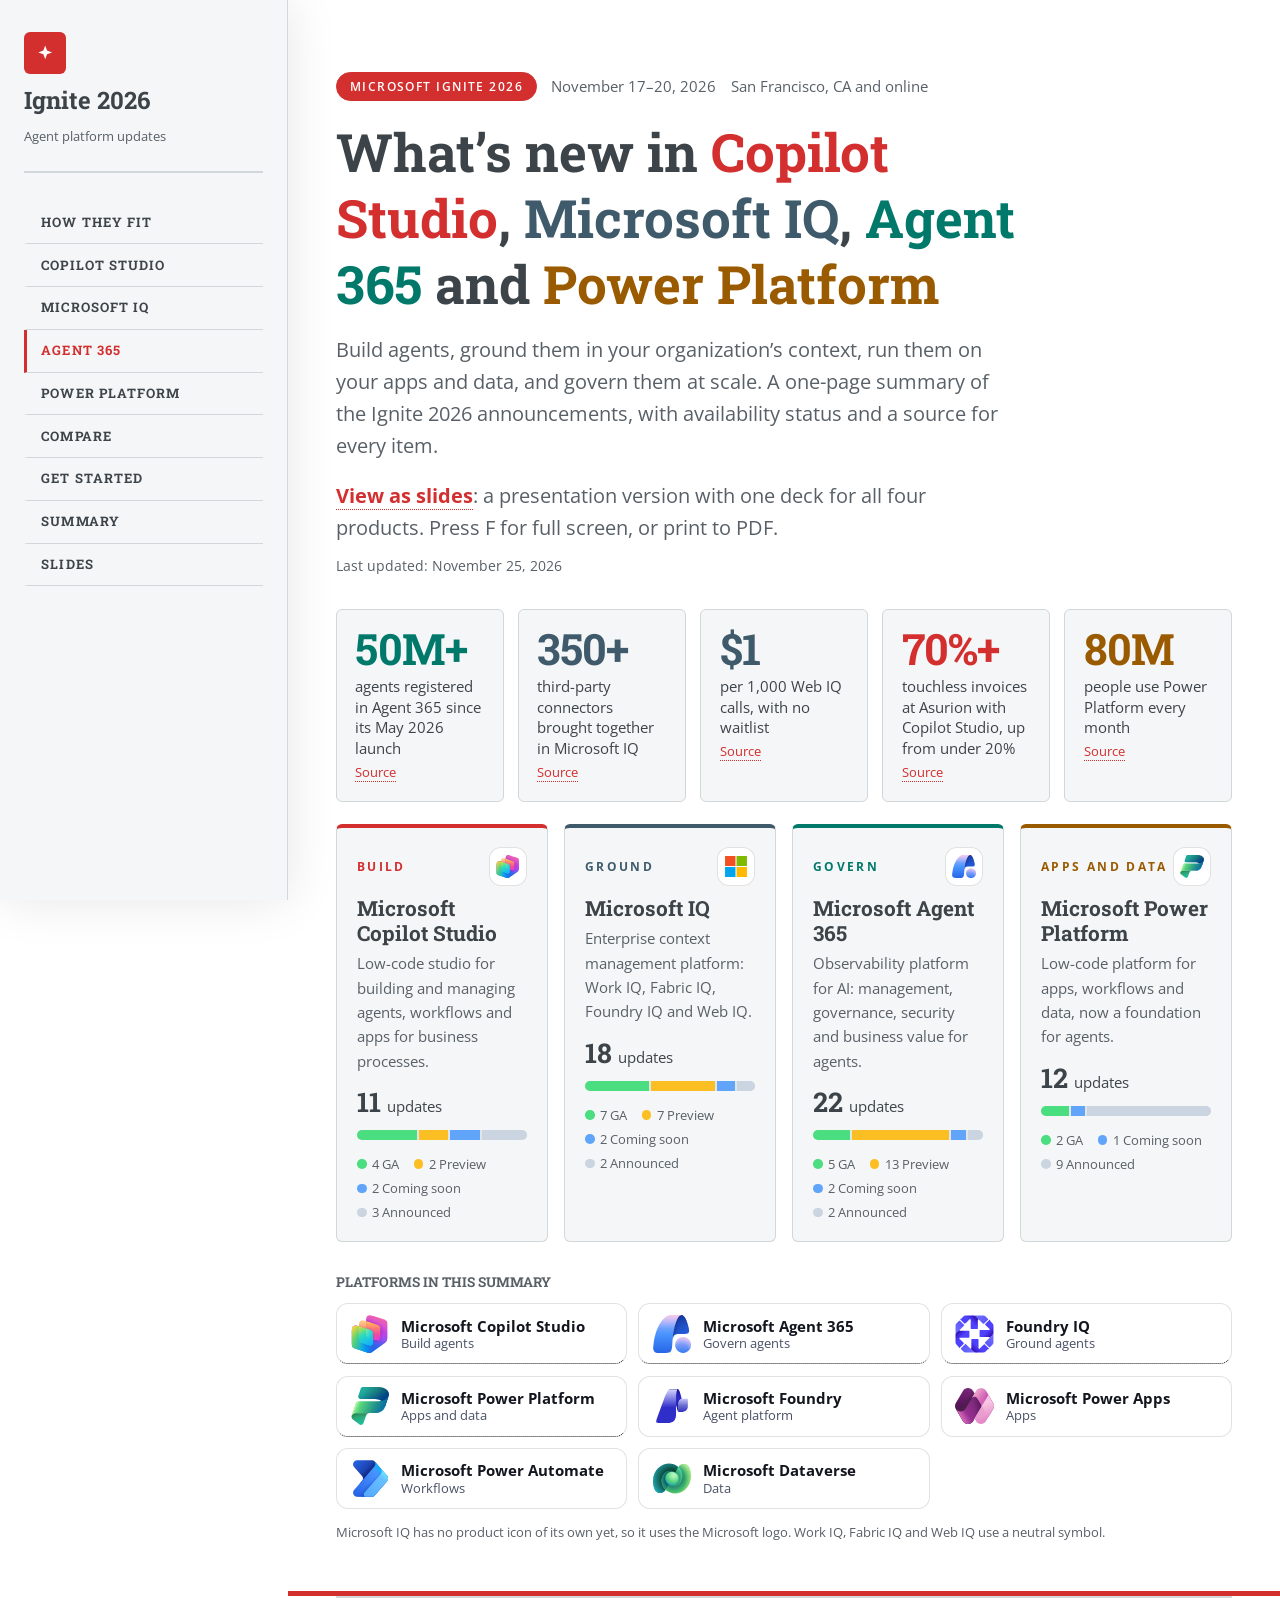
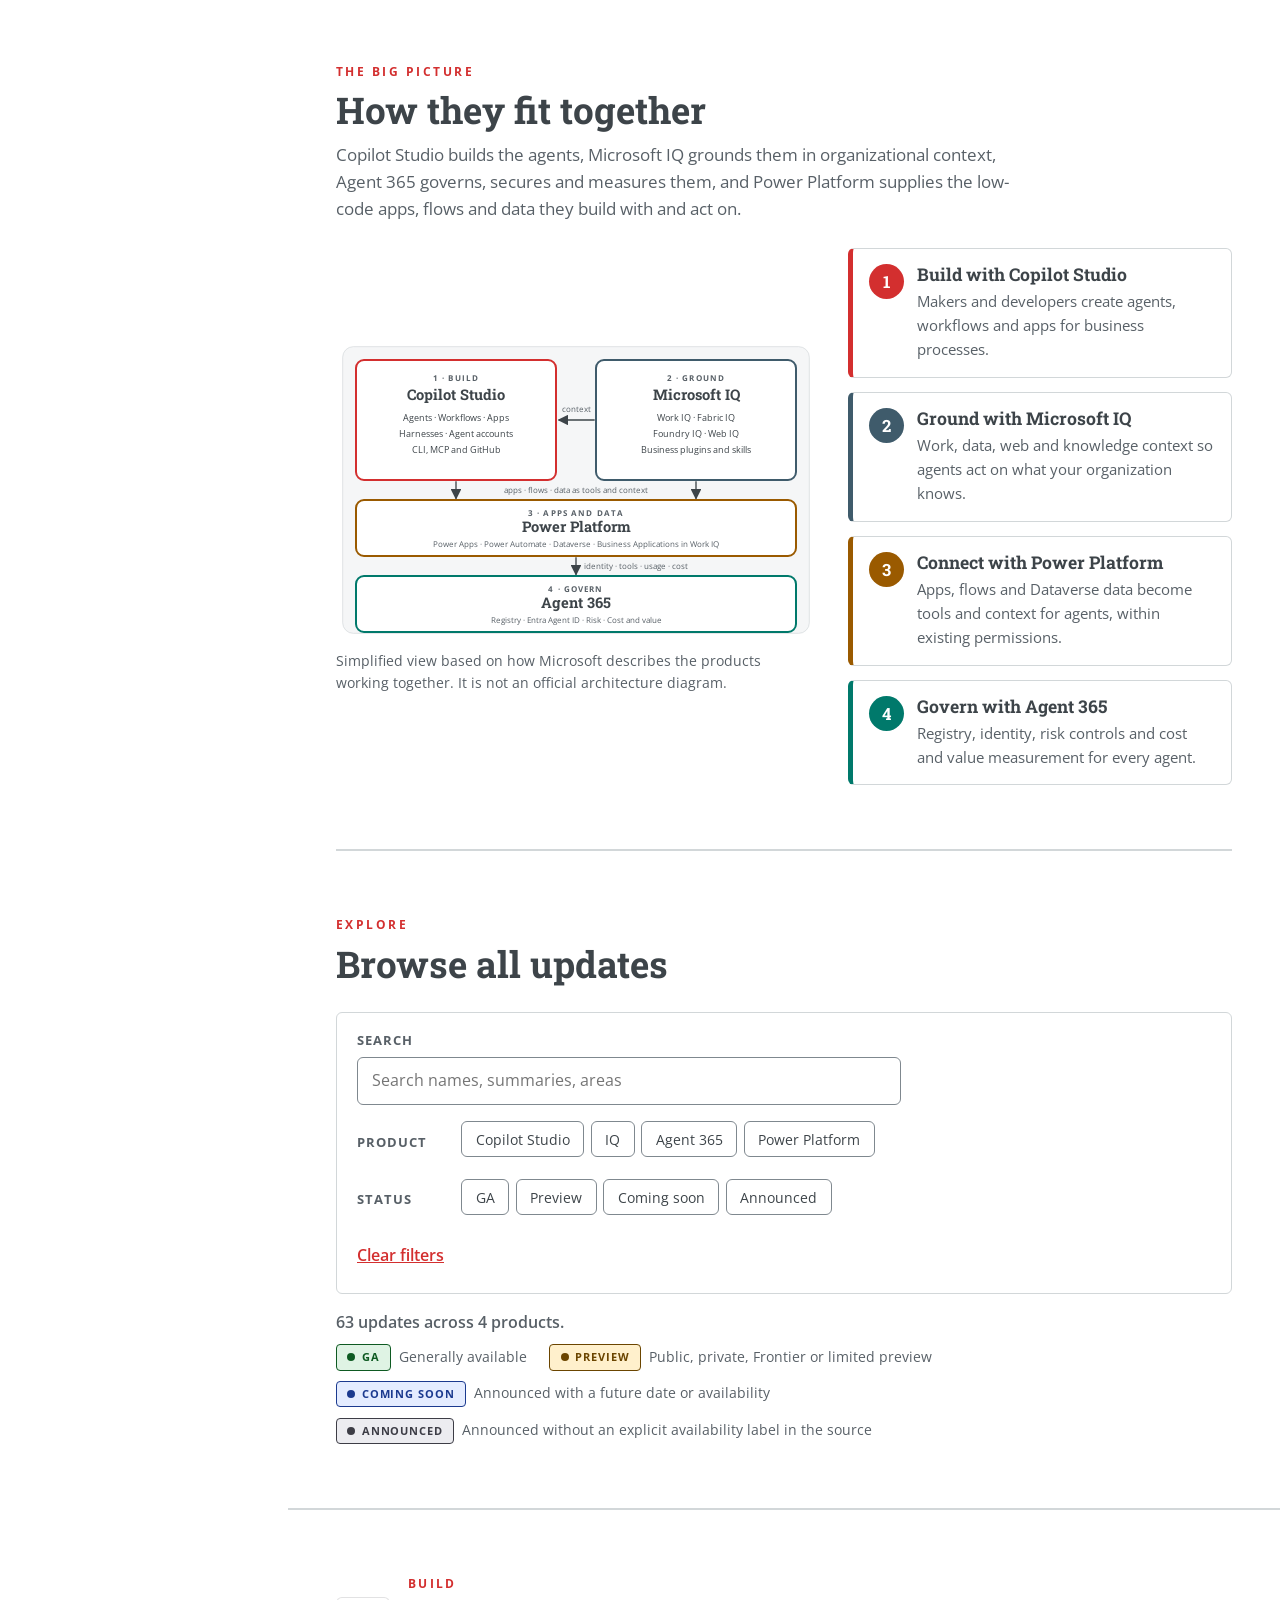
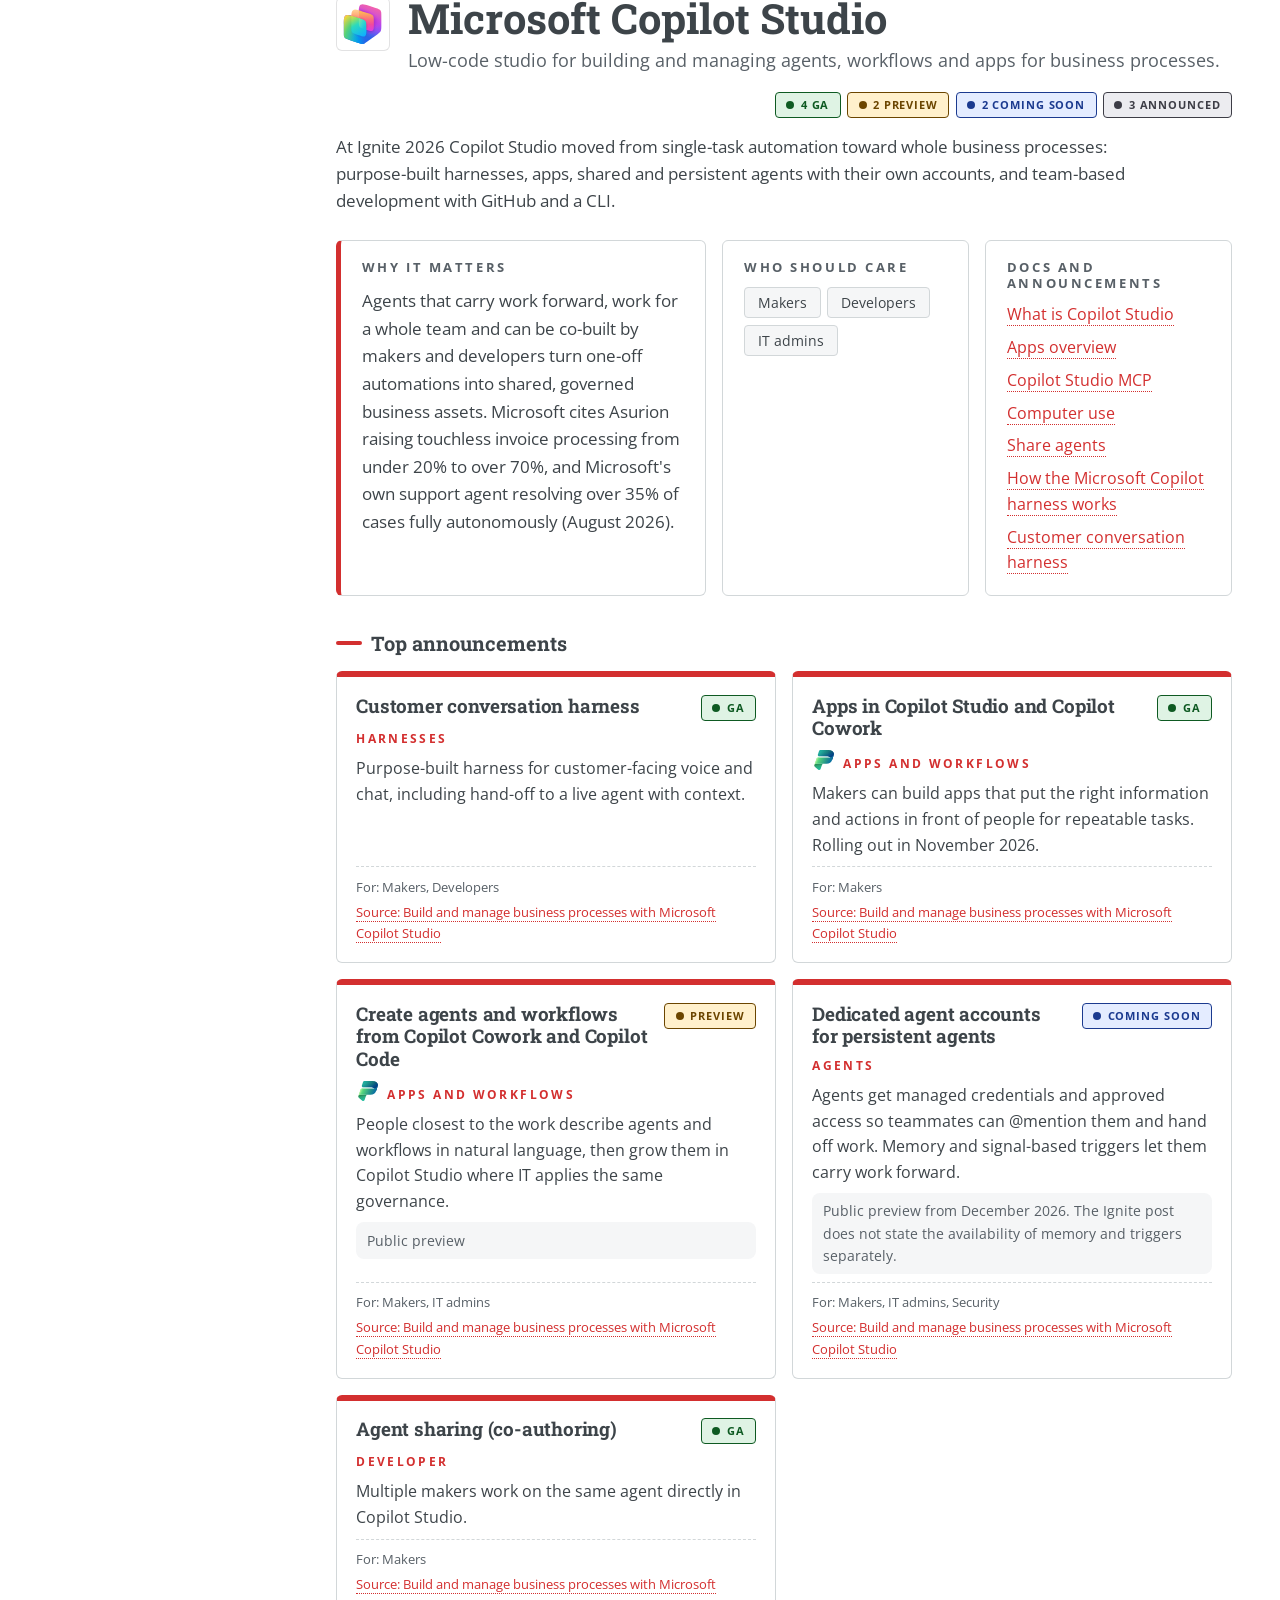
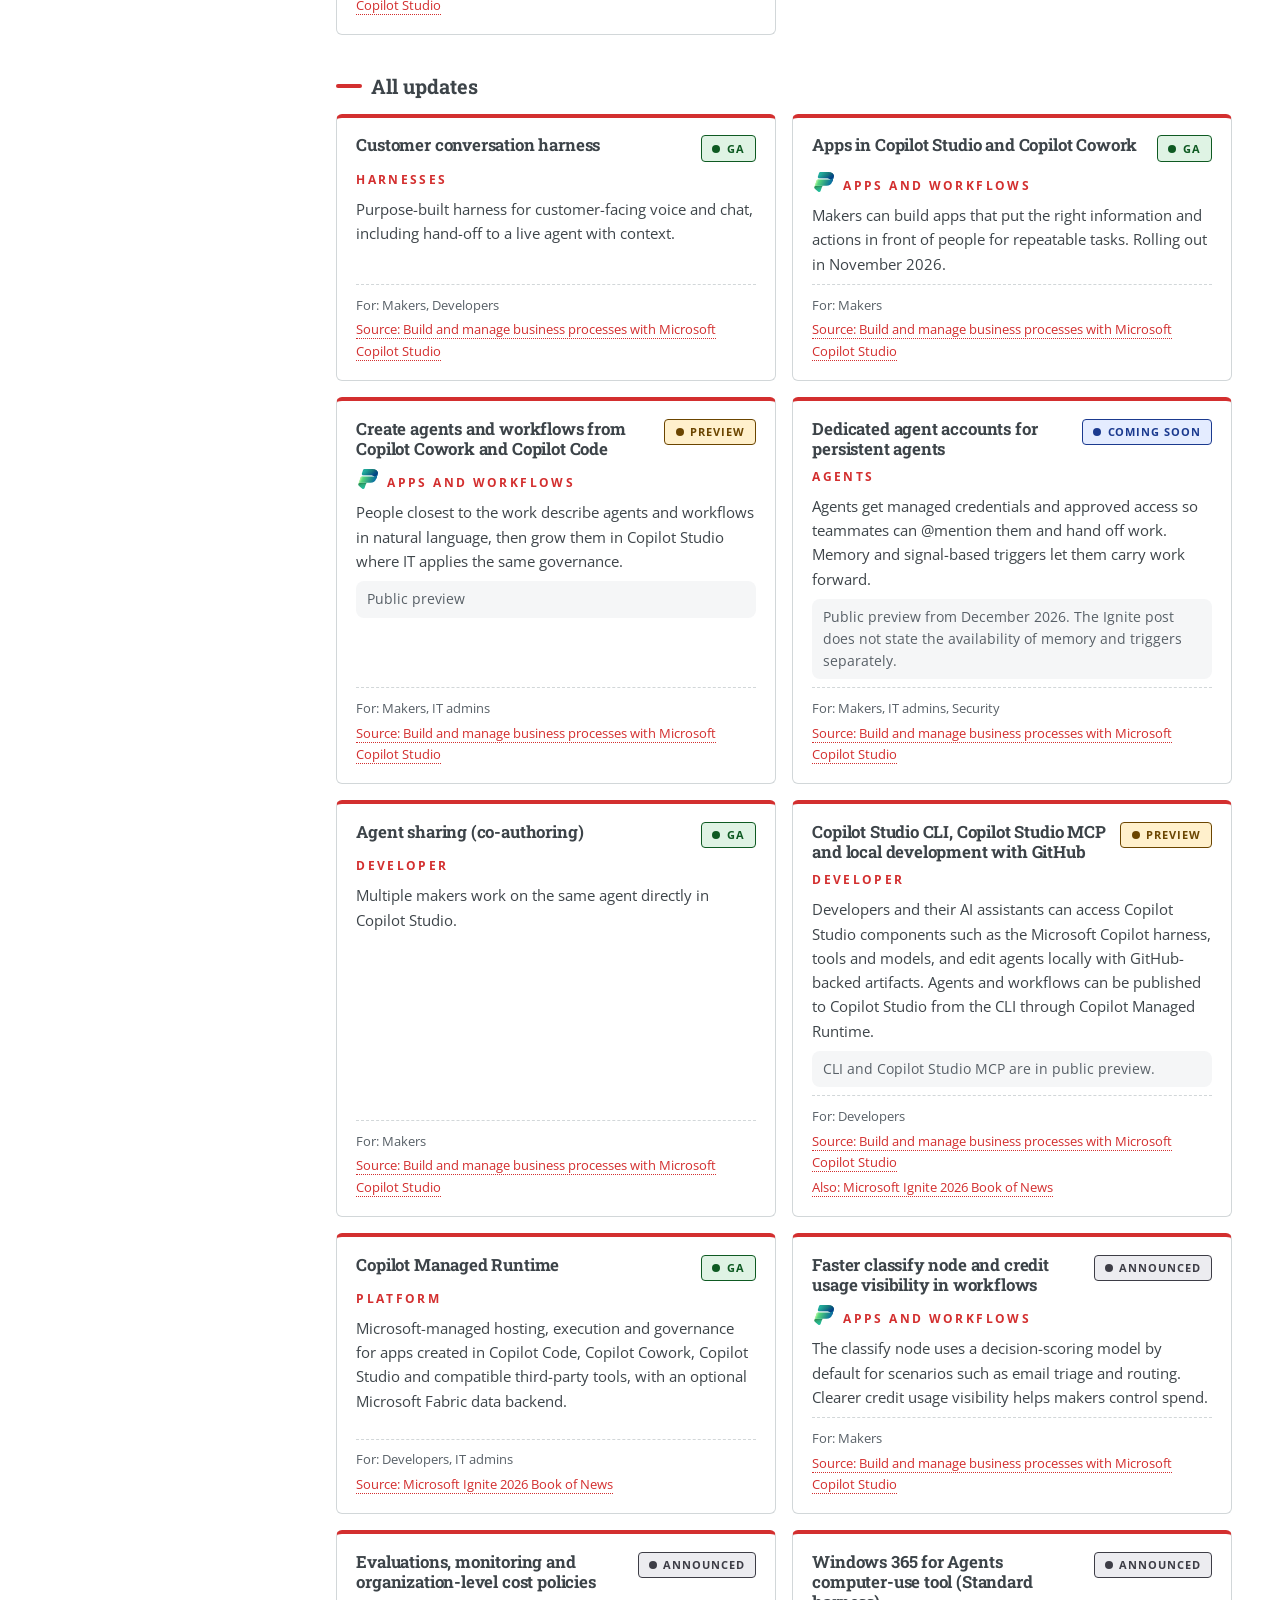
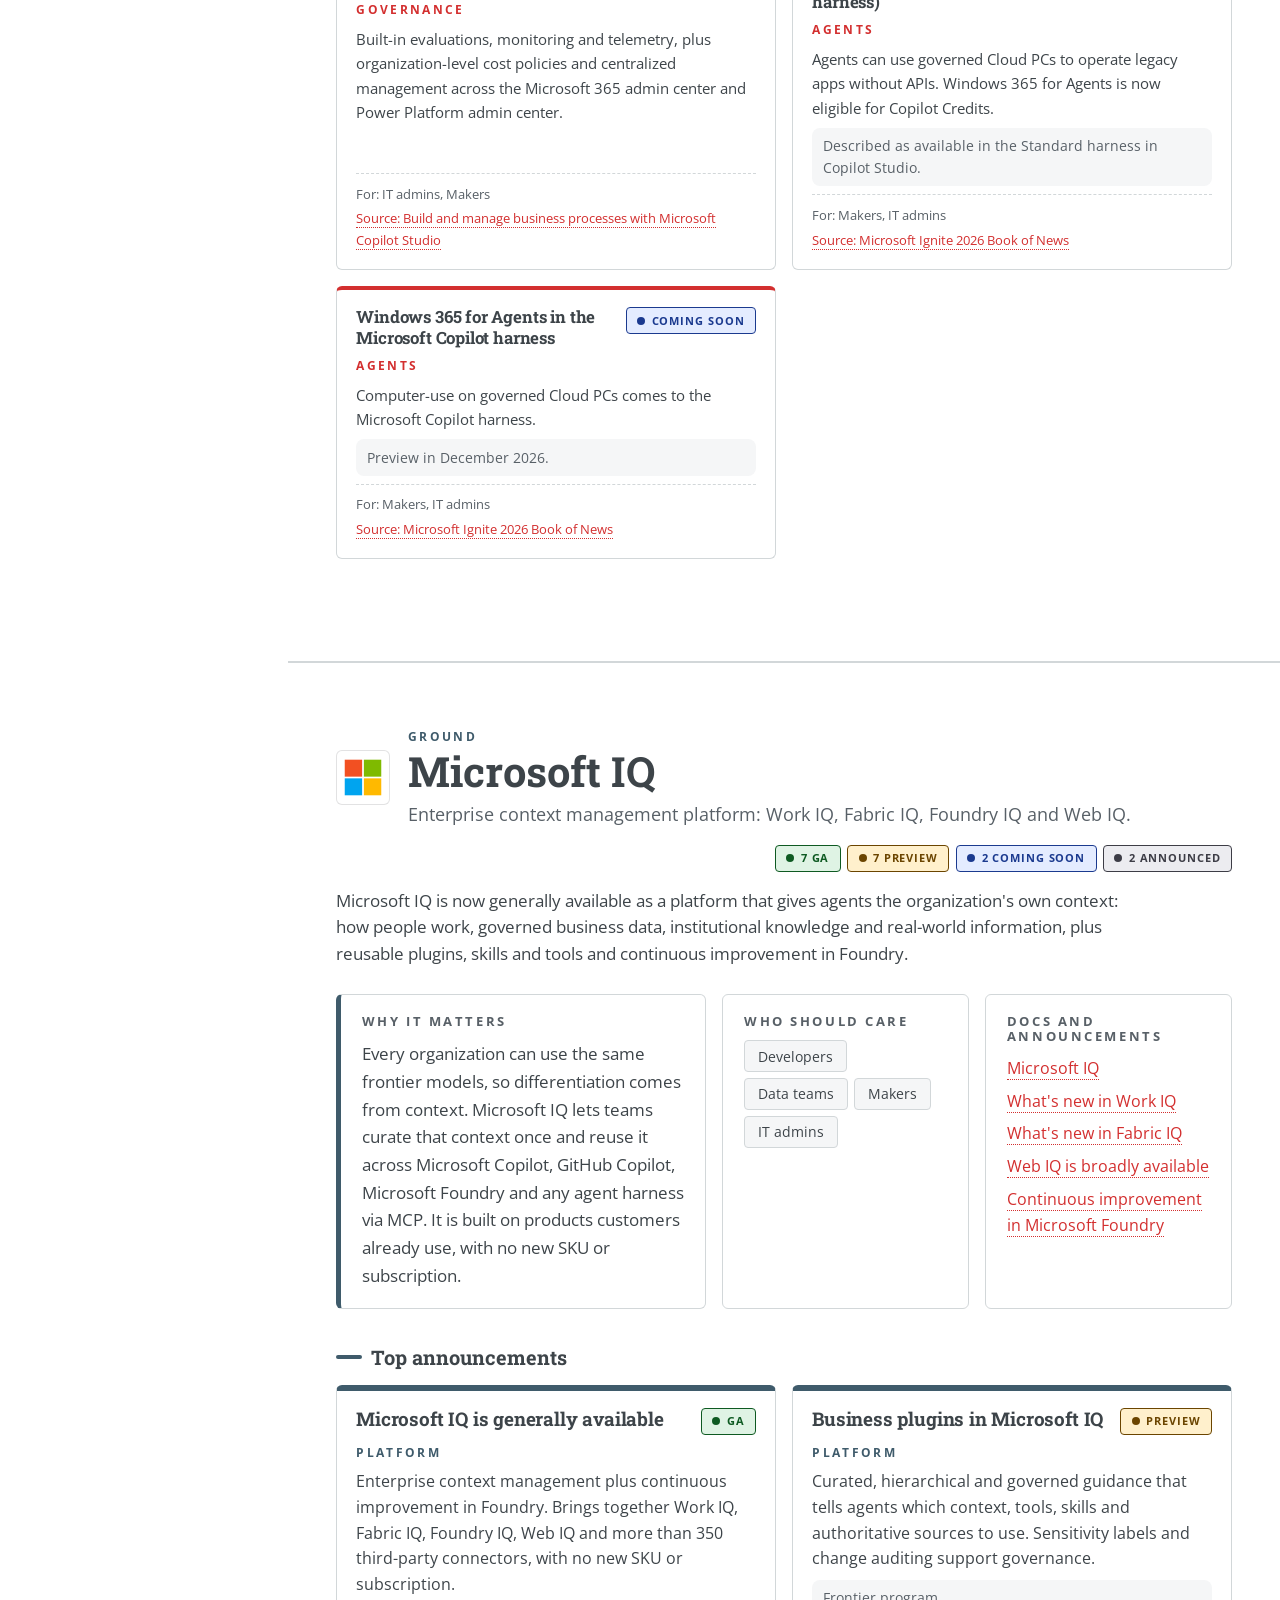
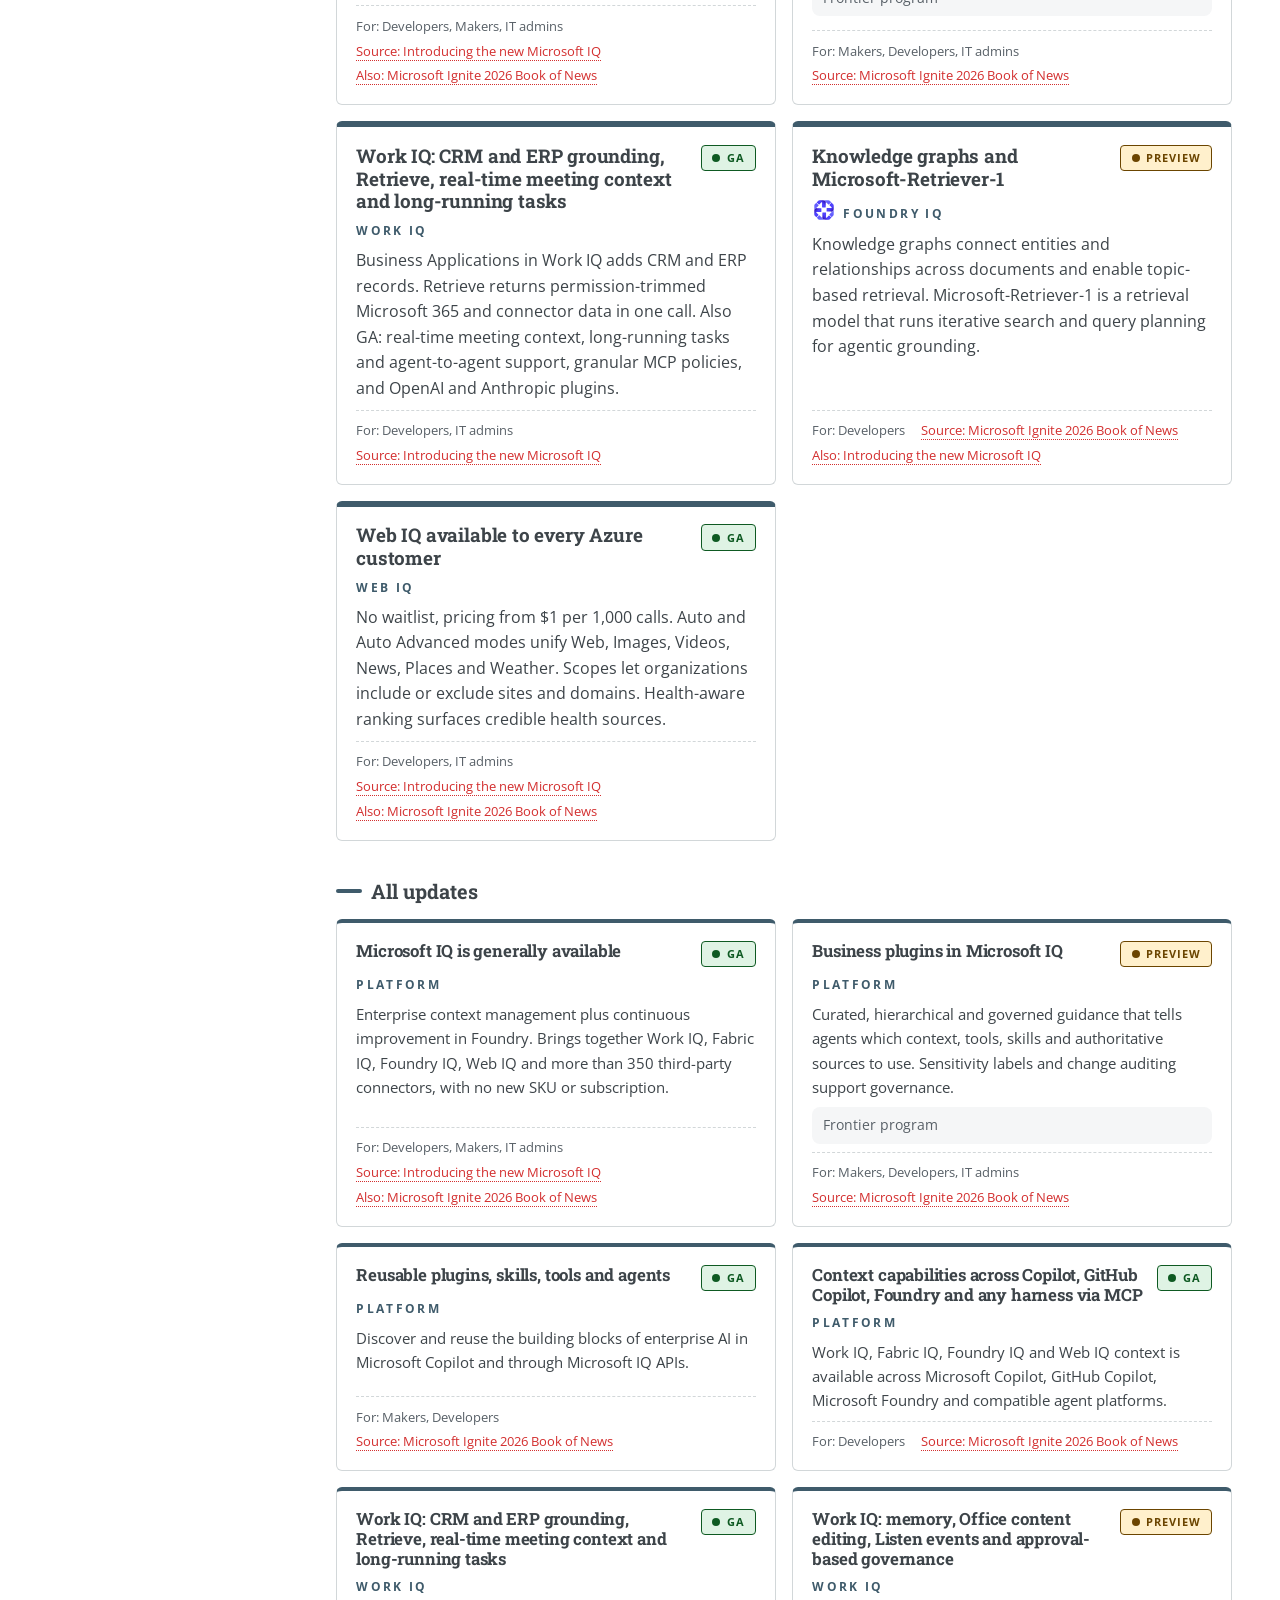
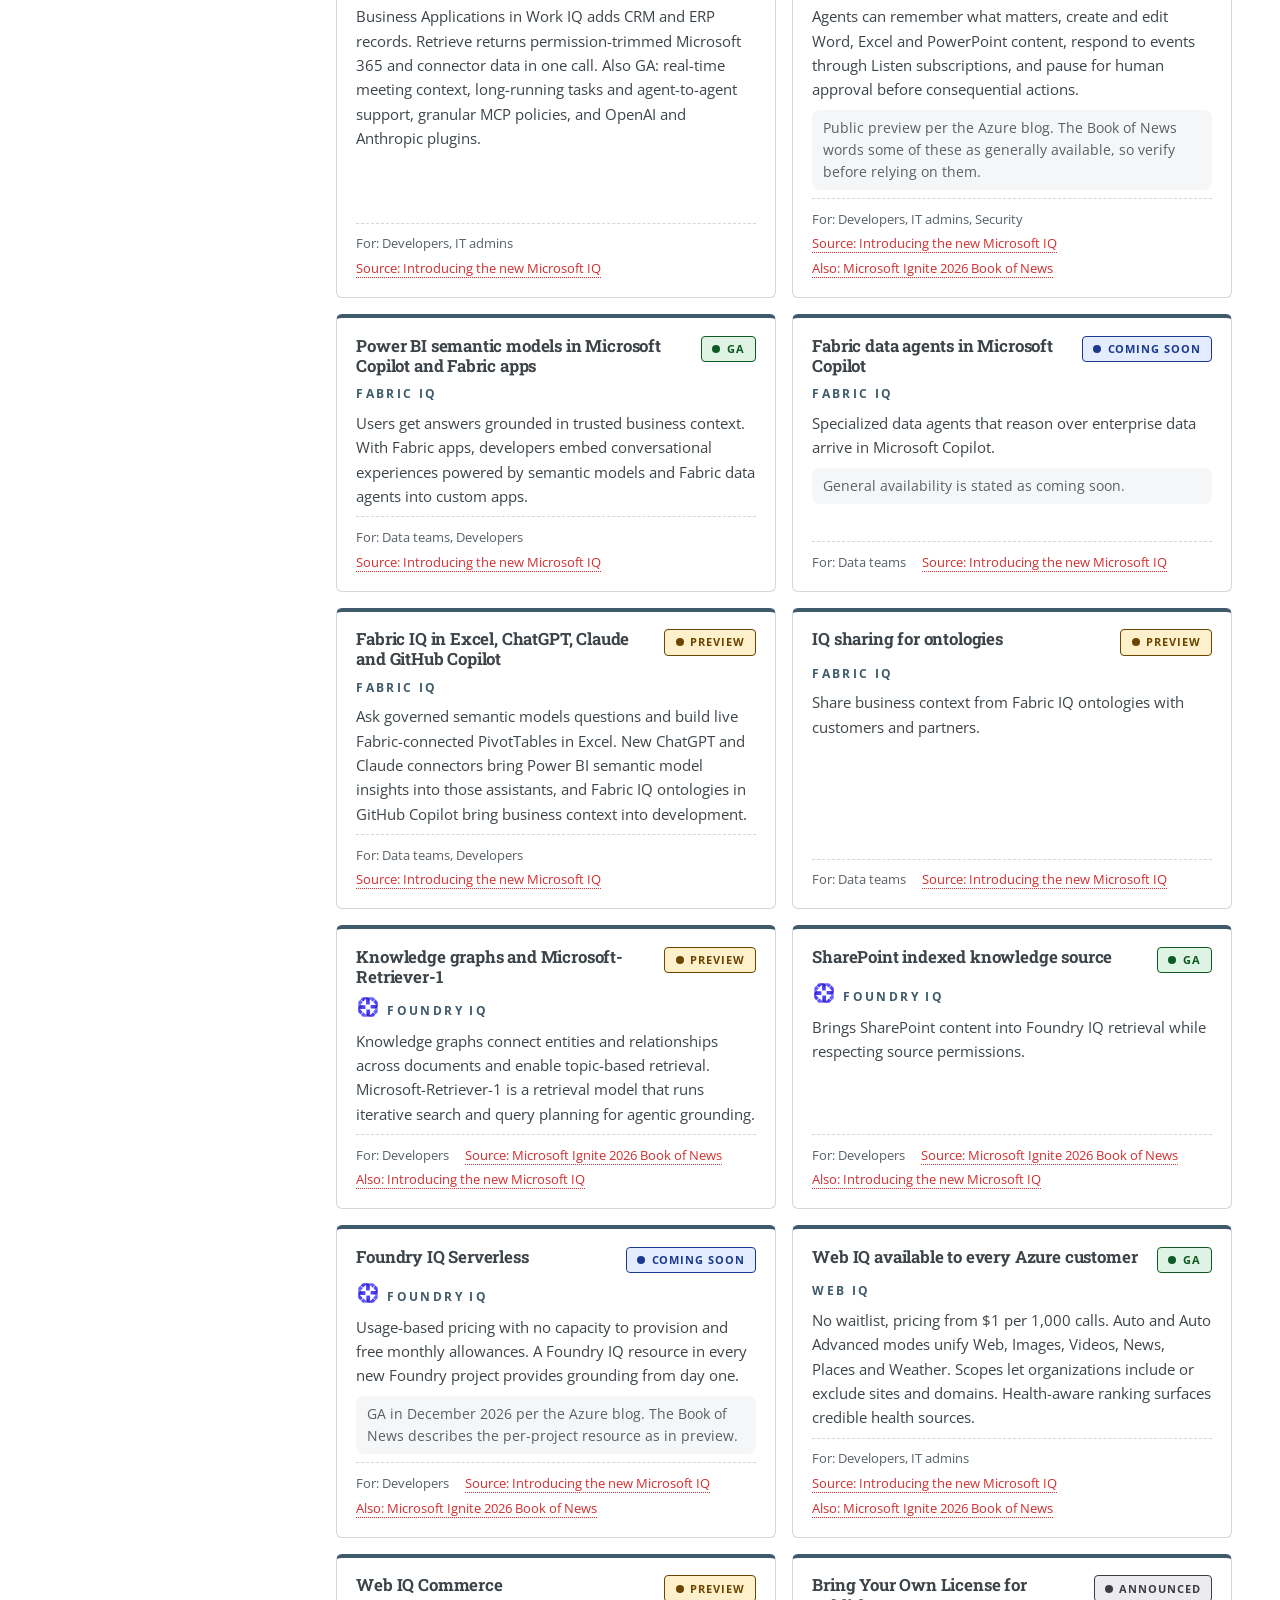
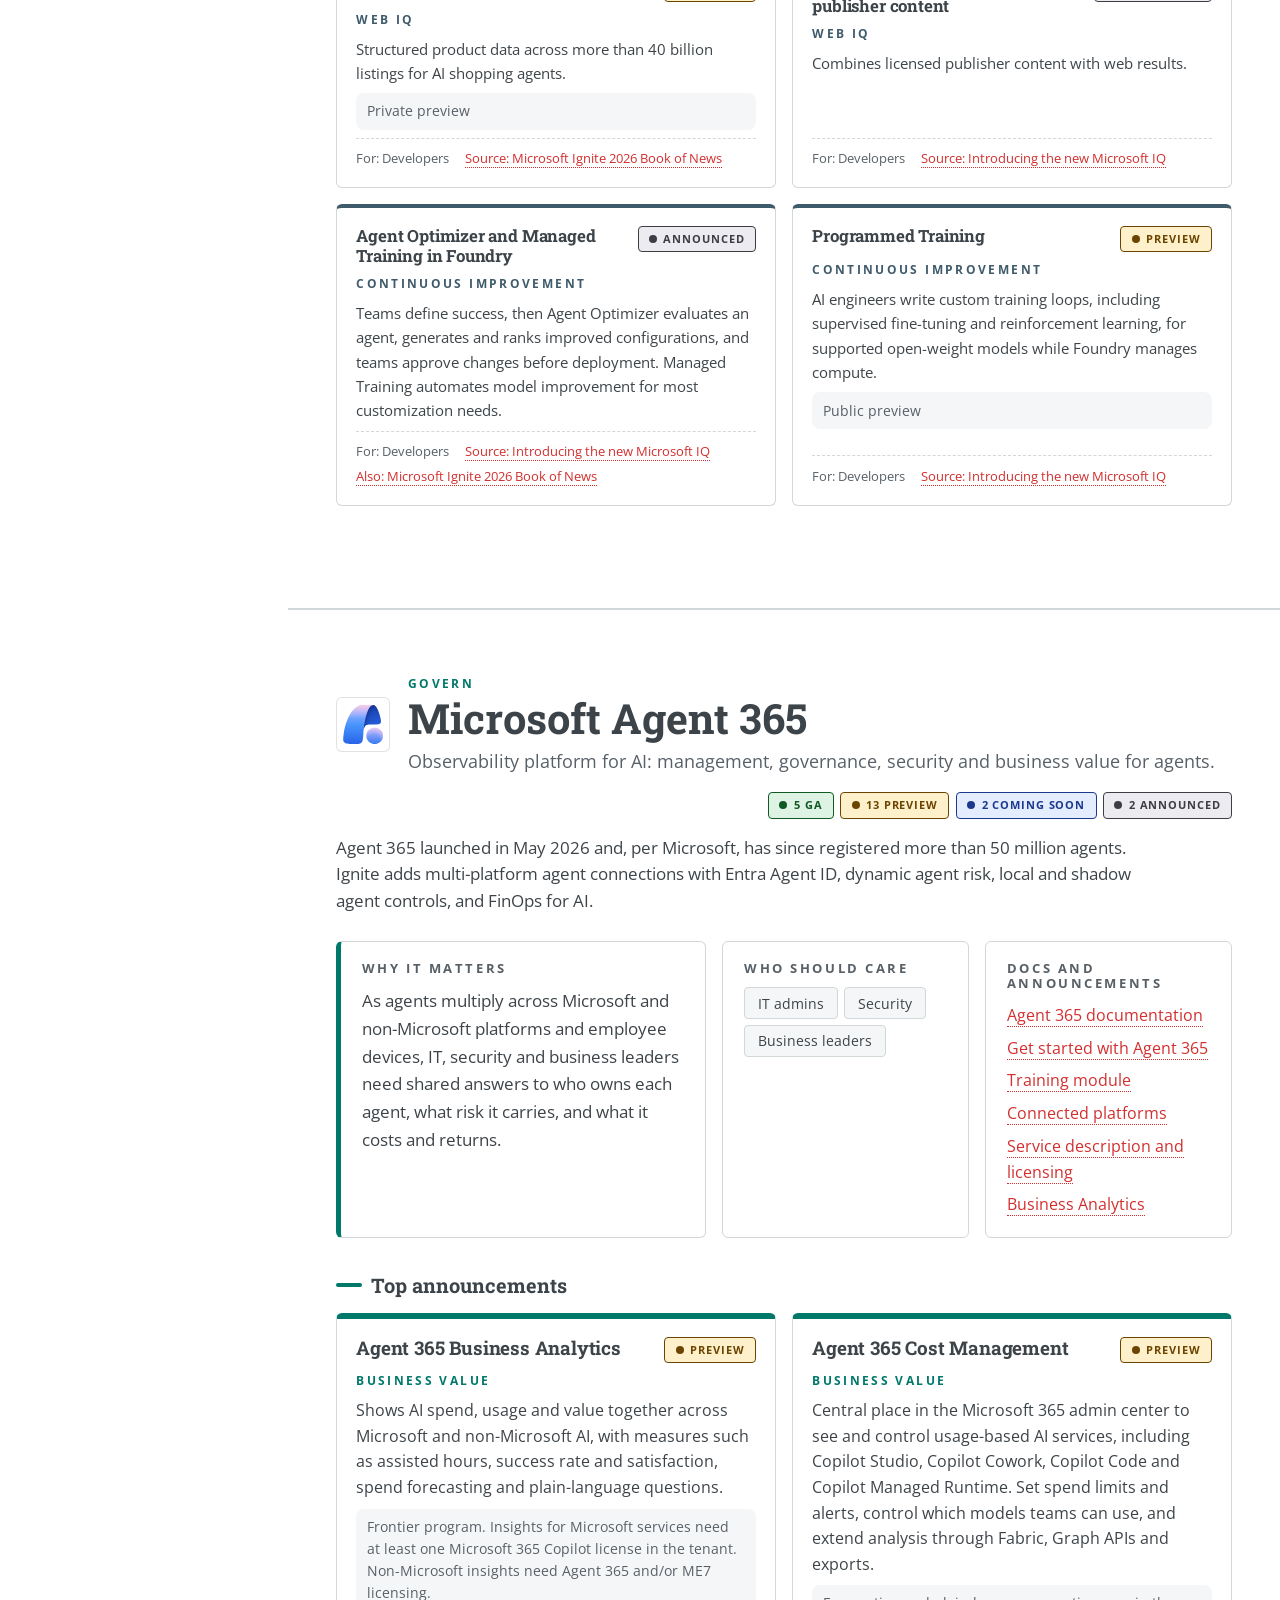
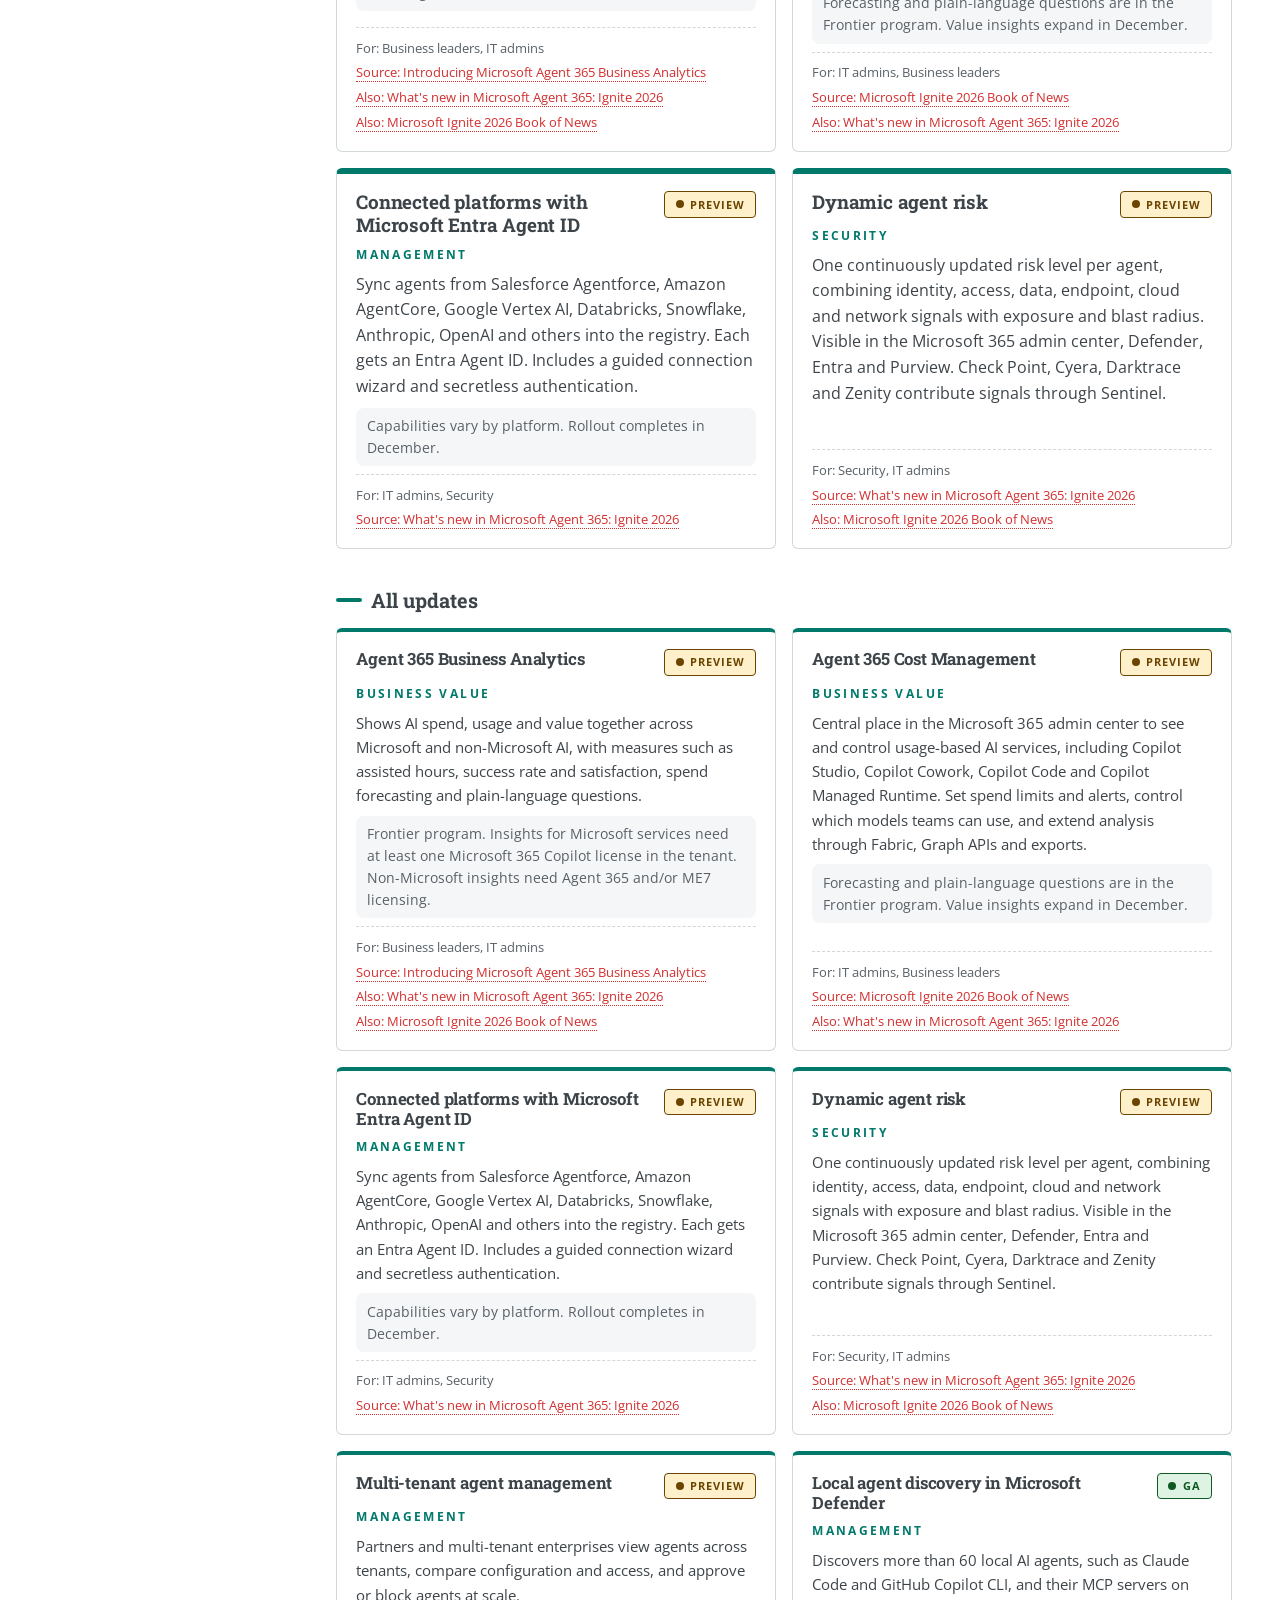
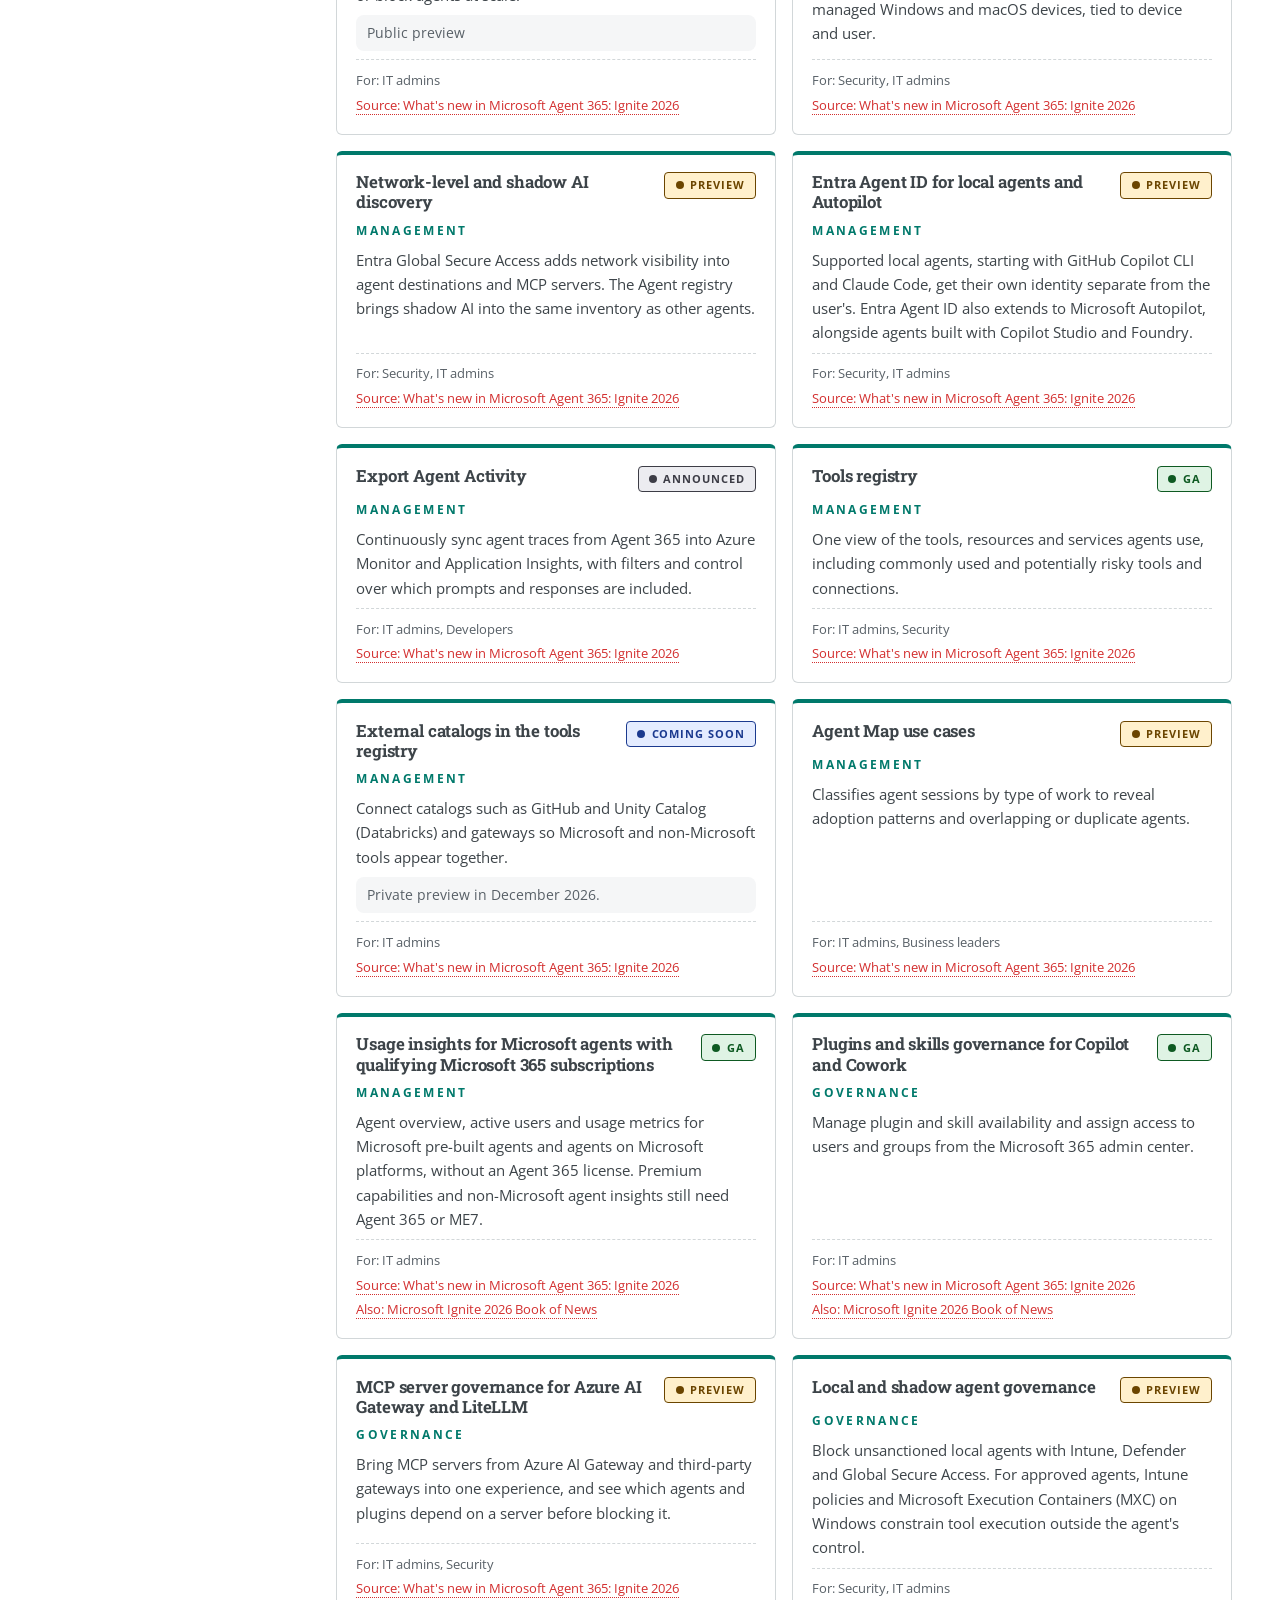
==== index.html @ 3e7656f2 "Use the Microsoft logo for Microsoft IQ Co-authored-by: Copilot App <223556219+Copilot@users.noreply" ====
<!DOCTYPE html>
<html lang="en" data-theme="editorial">
<head>
  <meta charset="utf-8">
  <meta name="viewport" content="width=device-width, initial-scale=1">
  <title>Microsoft Ignite 2026 updates: Copilot Studio, Microsoft IQ, Agent 365 and Power Platform</title>
  <meta name="description" content="Unofficial summary of Microsoft Ignite 2026 (November 17–20) announcements for Copilot Studio, Microsoft IQ (Work IQ, Fabric IQ, Foundry IQ, Web IQ), Agent 365 and Power Platform, with availability status and sources.">
  <meta name="color-scheme" content="light dark">
  <meta property="og:type" content="website">
  <meta property="og:title" content="Microsoft Ignite 2026 updates: Copilot Studio, Microsoft IQ, Agent 365 and Power Platform">
  <meta property="og:description" content="What was announced for Copilot Studio, Microsoft IQ, Agent 365 and Power Platform at Ignite 2026, with GA, preview and coming-soon status and source links.">
  <meta property="og:site_name" content="Ignite 2026 updates">
  <meta name="twitter:card" content="summary">
  <meta name="twitter:title" content="Microsoft Ignite 2026 updates: Copilot Studio, Microsoft IQ, Agent 365 and Power Platform">
  <meta name="twitter:description" content="Unofficial summary with availability status and source links.">
  <link rel="icon" href="data:image/svg+xml,%3Csvg xmlns='http://www.w3.org/2000/svg' viewBox='0 0 32 32'%3E%3Crect width='32' height='32' rx='8' fill='%230b5cad'/%3E%3Cpath d='M16 5l2.6 7.4L26 15l-7.4 2.6L16 25l-2.6-7.4L6 15l7.4-2.6z' fill='white'/%3E%3C/svg%3E">
  <link rel="stylesheet" href="assets/style.css?v=20261126f">
  <link rel="stylesheet" href="assets/editorial.css?v=20261126f">
  <script src="assets/app.js?v=20261126f" defer></script>
</head>
<body>
  <a class="skip-link" href="#main">Skip to main content</a>

  <header class="site-header">
    <div class="wrap header-inner">
      <a class="brand" href="#top">
        <span class="logo" aria-hidden="true"><svg viewBox="0 0 24 24" fill="currentColor"><path d="M12 2l2.4 6.6L21 11l-6.6 2.4L12 20l-2.4-6.6L3 11l6.6-2.4z"/></svg></span>
        <span>Ignite 2026</span>
        <span class="brand-sub">Agent platform updates</span>
      </a>
      <nav aria-label="Primary">
        <ul class="nav-list" id="nav-list">
          <li><a href="#how-they-fit">How they fit</a></li>
          <li><a href="#copilot-studio">Copilot Studio</a></li>
          <li><a href="#iq">Microsoft IQ</a></li>
          <li><a href="#agent-365">Agent 365</a></li>
          <li><a href="#power-platform">Power Platform</a></li>
          <li><a href="#compare">Compare</a></li>
          <li><a href="#get-started">Get started</a></li>
          <li><a href="#summary">Summary</a></li>
          <li><a href="slides.html">Slides</a></li>
        </ul>
      </nav>
    </div>
  </header>

  <main id="main">
    <section class="hero" id="top" aria-labelledby="hero-title">
      <div class="wrap">
        <p class="eyebrow"><span class="pill">Microsoft Ignite 2026</span><span id="event-dates">November 17–20, 2026</span><span id="event-location">San Francisco, CA and online</span></p>
        <h1 id="hero-title">What’s new in <span class="hl-build">Copilot Studio</span>, <span class="hl-ground">Microsoft IQ</span>, <span class="hl-govern">Agent 365</span> and <span class="hl-apps">Power Platform</span></h1>
        <p class="lead">Build agents, ground them in your organization’s context, run them on your apps and data, and govern them at scale. A one-page summary of the Ignite 2026 announcements, with availability status and a source for every item.</p>
        <p class="lead"><a href="slides.html"><strong>View as slides</strong></a>: a presentation version with one deck for all four products. Press F for full screen, or print to PDF.</p>
        <p class="updated">Last updated: <time id="last-updated" datetime="2026-11-25">November 25, 2026</time></p>
        <ul class="kpis" id="kpis" aria-label="Key numbers"></ul>
        <ul class="product-cards" id="product-cards" aria-label="Products"></ul>
        <div class="platforms-wrap">
          <h2 class="platforms-title">Platforms in this summary</h2>
          <ul class="platforms" id="platforms" aria-label="Platforms and their official Microsoft icons"></ul>
          <p class="platforms-note">Microsoft IQ has no product icon of its own yet, so it uses the Microsoft logo. Work IQ, Fabric IQ and Web IQ use a neutral symbol.</p>
        </div>
        
        <noscript><p class="notice">This page renders its content from <code>data/updates.json</code> with JavaScript. Enable JavaScript, or read the data file directly.</p></noscript>
      </div>
    </section>

    <section class="wrap section" id="how-they-fit" aria-labelledby="fit-title">
      <div class="section-head">
        <p class="kicker">The big picture</p>
        <h2 id="fit-title">How they fit together</h2>
        <p class="section-intro">Copilot Studio builds the agents, Microsoft IQ grounds them in organizational context, Agent 365 governs, secures and measures them, and Power Platform supplies the low-code apps, flows and data they build with and act on.</p>
      </div>
      <div class="fit-grid">
        <figure class="diagram">
          <svg viewBox="0 0 720 450" role="img" aria-labelledby="diagram-title diagram-desc" xmlns="http://www.w3.org/2000/svg">
            <title id="diagram-title">How Copilot Studio, Microsoft IQ, Power Platform and Agent 365 fit together</title>
            <desc id="diagram-desc">Copilot Studio builds agents, workflows and apps. Microsoft IQ sits beside it and supplies context from Work IQ, Fabric IQ, Foundry IQ and Web IQ, shown by an arrow into the agents. Below both, Power Platform supplies apps, flows and data as tools and context. Agent 365 is a governance band across the bottom, with an arrow showing identities, tools, usage and costs flowing into it.</desc>
            <defs>
              <marker id="arrow" viewBox="0 0 10 10" refX="9" refY="5" markerWidth="8" markerHeight="8" orient="auto-start-reverse">
                <path d="M0 0 L10 5 L0 10 z" class="svg-arrow"/>
              </marker>
            </defs>
            <rect x="10" y="10" width="700" height="430" rx="16" class="svg-frame"/>

            <rect x="30" y="30" width="300" height="180" rx="12" class="svg-box svg-build"/>
            <text x="180" y="62" text-anchor="middle" class="svg-step">1 · BUILD</text>
            <text x="180" y="90" text-anchor="middle" class="svg-title">Copilot Studio</text>
            <text x="180" y="122" text-anchor="middle" class="svg-text">Agents · Workflows · Apps</text>
            <text x="180" y="146" text-anchor="middle" class="svg-text">Harnesses · Agent accounts</text>
            <text x="180" y="170" text-anchor="middle" class="svg-text">CLI, MCP and GitHub</text>

            <rect x="390" y="30" width="300" height="180" rx="12" class="svg-box svg-ground"/>
            <text x="540" y="62" text-anchor="middle" class="svg-step">2 · GROUND</text>
            <text x="540" y="90" text-anchor="middle" class="svg-title">Microsoft IQ</text>
            <text x="540" y="122" text-anchor="middle" class="svg-text">Work IQ · Fabric IQ</text>
            <text x="540" y="146" text-anchor="middle" class="svg-text">Foundry IQ · Web IQ</text>
            <text x="540" y="170" text-anchor="middle" class="svg-text">Business plugins and skills</text>

            <line x1="388" y1="120" x2="334" y2="120" class="svg-line" marker-end="url(#arrow)"/>
            <text x="361" y="108" text-anchor="middle" class="svg-small">context</text>

            <line x1="180" y1="212" x2="180" y2="238" class="svg-line" marker-end="url(#arrow)"/>
            <line x1="540" y1="212" x2="540" y2="238" class="svg-line" marker-end="url(#arrow)"/>
            <text x="360" y="230" text-anchor="middle" class="svg-small">apps · flows · data as tools and context</text>

            <rect x="30" y="240" width="660" height="84" rx="12" class="svg-box svg-apps"/>
            <text x="360" y="264" text-anchor="middle" class="svg-step">3 · APPS AND DATA</text>
            <text x="360" y="288" text-anchor="middle" class="svg-title">Power Platform</text>
            <text x="360" y="310" text-anchor="middle" class="svg-small">Power Apps · Power Automate · Dataverse · Business Applications in Work IQ</text>

            <line x1="360" y1="326" x2="360" y2="352" class="svg-line" marker-end="url(#arrow)"/>
            <text x="372" y="344" text-anchor="start" class="svg-small">identity · tools · usage · cost</text>

            <rect x="30" y="354" width="660" height="84" rx="12" class="svg-box svg-govern"/>
            <text x="360" y="378" text-anchor="middle" class="svg-step">4 · GOVERN</text>
            <text x="360" y="402" text-anchor="middle" class="svg-title">Agent 365</text>
            <text x="360" y="424" text-anchor="middle" class="svg-small">Registry · Entra Agent ID · Risk · Cost and value</text>
          </svg>
          <figcaption>Simplified view based on how Microsoft describes the products working together. It is not an official architecture diagram.</figcaption>
        </figure>
        <ol class="fit-steps" aria-label="The four roles">
          <li data-product="copilot-studio">
            <h3>Build with Copilot Studio</h3>
            <p>Makers and developers create agents, workflows and apps for business processes.</p>
          </li>
          <li data-product="iq">
            <h3>Ground with Microsoft IQ</h3>
            <p>Work, data, web and knowledge context so agents act on what your organization knows.</p>
          </li>
          <li data-product="power-platform">
            <h3>Connect with Power Platform</h3>
            <p>Apps, flows and Dataverse data become tools and context for agents, within existing permissions.</p>
          </li>
          <li data-product="agent-365">
            <h3>Govern with Agent 365</h3>
            <p>Registry, identity, risk controls and cost and value measurement for every agent.</p>
          </li>
        </ol>
      </div>
    </section>

    <section class="wrap section" id="explore" aria-labelledby="explore-title">
      <div class="section-head">
        <p class="kicker">Explore</p>
        <h2 id="explore-title">Browse all updates</h2>
      </div>
      <form class="filters" id="filters" role="search" aria-label="Filter updates" onsubmit="return false">
        <div class="field">
          <label for="q">Search</label>
          <input id="q" type="search" placeholder="Search names, summaries, areas" autocomplete="off">
        </div>
        <fieldset>
          <legend>Product</legend>
          <div class="chips" id="product-filter"></div>
        </fieldset>
        <fieldset>
          <legend>Status</legend>
          <div class="chips" id="status-filter"></div>
        </fieldset>
        <button type="reset" class="btn-link" id="reset-filters">Clear filters</button>
      </form>
      <div class="result-row">
        <p class="result-count" id="result-count" role="status" aria-live="polite"></p>
        <a class="btn-link is-hidden" id="jump-results" href="#product-sections">Jump to results</a>
      </div>
      <dl class="legend" id="status-legend" aria-label="Status legend"></dl>
    </section>

    <div id="product-sections"></div>

    <section class="wrap section" id="compare" aria-labelledby="compare-title">
      <div class="section-head">
        <p class="kicker">Side by side</p>
        <h2 id="compare-title">Compare at a glance</h2>
      </div>
      <div class="table-scroll" tabindex="0" role="region" aria-labelledby="compare-title">
        <table id="compare-table"></table>
      </div>
    </section>

    <section class="wrap section" id="get-started" aria-labelledby="start-title">
      <div class="section-head">
        <p class="kicker">Next steps</p>
        <h2 id="start-title">Get started</h2>
      </div>
      <div class="start-grid" id="start-grid"></div>
    </section>

    <section class="wrap section" id="summary" aria-labelledby="summary-title">
      <div class="section-head">
        <p class="kicker">In a nutshell</p>
        <h2 id="summary-title">Summary at a glance</h2>
        <p class="section-intro">One card per platform: what it is, what was announced and who should care.</p>
      </div>
      <ul class="glance-grid" id="glance-grid" aria-label="Platform summaries"></ul>
    </section>
  </main>

  <footer class="site-footer">
    <div class="wrap">
      <p class="disclaimer trademark">Microsoft, Copilot Studio, Agent 365, Power Platform, Microsoft Foundry and related names and icons are trademarks of the Microsoft group of companies. Icons are the unmodified official Microsoft architecture icons (<a href="https://learn.microsoft.com/en-us/power-platform/guidance/icons" rel="noopener noreferrer" target="_blank">Power Platform</a>, <a href="https://learn.microsoft.com/en-us/azure/architecture/icons/" rel="noopener noreferrer" target="_blank">Azure</a>), used to identify those Microsoft products. This site is not affiliated with or endorsed by Microsoft.</p>
      <h2 class="footer-heading">Sources</h2>
      <ul class="source-list" id="source-list"></ul>
    </div>
  </footer>
</body>
</html>
---- assets/style.css ----
/* ---------- Theme tokens ---------- */
:root {
  --radius: 16px;
  --font: ui-sans-serif, system-ui, -apple-system, "Segoe UI Variable", "Segoe UI", Roboto, Helvetica, Arial, sans-serif;
  --font-head: var(--font);
  color-scheme: light;

  --bg: #f4f6fb;
  --bg-elev: #ffffff;
  --bg-soft: #e9eef8;
  --text: #14161f;
  --muted: #4a5166;
  --border: #d6dcea;
  --control-border: #6f778d;
  --accent: #0b5cad;
  --accent-ink: #ffffff;
  --focus: #0b5cad;
  --shadow: 0 1px 2px rgba(16, 24, 40, 0.06), 0 8px 24px rgba(16, 24, 40, 0.06);
  --shadow-hover: 0 2px 4px rgba(16, 24, 40, 0.08), 0 14px 32px rgba(16, 24, 40, 0.12);

  --ga-bg: #dff3e4; --ga-fg: #0e5a22;
  --preview-bg: #fff0cc; --preview-fg: #6b4500;
  --soon-bg: #e4ecff; --soon-fg: #1b3a8f;
  --announced-bg: #ececf0; --announced-fg: #3d3d46;

  --build: #0b5cad;
  --ground: #6b3fa0;
  --govern: #0d6e4f;
  --apps: #9a5a00;
  --hero-bg: radial-gradient(70% 90% at 0% 0%, #243b8f 0%, transparent 60%),
             radial-gradient(60% 80% at 100% 10%, #0b6a73 0%, transparent 60%), #0a1530;
  --hero-fg: #ffffff;
  --hero-muted: #d3dbf2;
  --hero-accent: #8cc2ff;
  --hero-glass: rgba(255, 255, 255, 0.08);
  --hero-line: rgba(255, 255, 255, 0.24);
  --hero-build: #8cc2ff;
  --hero-ground: #d2b6ff;
  --hero-govern: #7ae6c0;
  --hero-apps: #ffc46b;  --footer-bg: #0f1630;
  --footer-fg: #e4e8f7;
  --footer-muted: #b9c1dc;
  --footer-link: #a9d0ff;
}

/* ---------- Base ---------- */
*, *::before, *::after { box-sizing: border-box; }
html { scroll-behavior: smooth; scroll-padding-top: 8.5rem; }
body {
  margin: 0; background: var(--bg); color: var(--text);
  font: 400 1rem/1.6 var(--font); -webkit-font-smoothing: antialiased;
}
h1, h2, h3, h4 { font-family: var(--font-head); line-height: 1.2; margin: 0; letter-spacing: -0.01em; }
p { margin: 0 0 0.75rem; }
a { color: var(--accent); text-underline-offset: 3px; }
a:hover { text-decoration-thickness: 2px; }
code { font-family: ui-monospace, SFMono-Regular, Menlo, Consolas, monospace; font-size: 0.9em; background: var(--bg-soft); padding: 0.1em 0.35em; border-radius: 6px; }
ul, ol { margin: 0; padding: 0; list-style: none; }
.is-hidden { display: none !important; }
.wrap { width: min(1180px, 100% - 2.5rem); margin-inline: auto; }
:focus-visible { outline: 3px solid var(--focus); outline-offset: 2px; border-radius: 4px; }

.skip-link { position: absolute; left: -999px; top: 0.5rem; background: var(--accent); color: var(--accent-ink); padding: 0.6rem 1rem; border-radius: 8px; z-index: 100; }
.skip-link:focus { left: 0.5rem; }

/* ---------- Header ---------- */
.site-header {
  position: sticky; top: 0; z-index: 50;
  background: color-mix(in srgb, var(--bg) 88%, transparent);
  backdrop-filter: saturate(160%) blur(14px); -webkit-backdrop-filter: saturate(160%) blur(14px);
  border-bottom: 1px solid var(--border);
}
.header-inner {
  display: grid; grid-template-columns: auto 1fr auto; align-items: center; gap: 0.5rem 1.25rem; padding: 0.6rem 0;
}
.brand { display: inline-flex; align-items: center; gap: 0.6rem; color: var(--text); text-decoration: none; font-weight: 700; font-family: var(--font-head); white-space: nowrap; }
.logo { width: 2rem; height: 2rem; border-radius: 9px; display: grid; place-items: center; background: linear-gradient(135deg, var(--build), var(--ground) 60%, var(--govern)); color: #fff; }
.logo svg { width: 1.15rem; height: 1.15rem; }
.brand-sub { display: none; font-weight: 500; font-family: var(--font); font-size: 0.85rem; color: var(--muted); }
.site-header nav { min-width: 0; }
.nav-list { display: flex; gap: 0.15rem; justify-content: center; overflow-x: auto; scrollbar-width: none; }
.nav-list::-webkit-scrollbar { display: none; }
.nav-list a { display: block; padding: 0.4rem 0.8rem; border-radius: 999px; color: var(--muted); text-decoration: none; font-size: 0.93rem; font-weight: 500; white-space: nowrap; }
.nav-list a:hover { background: var(--bg-soft); color: var(--text); }
.nav-list a[aria-current="true"] { background: var(--accent); color: var(--accent-ink); }

/* ---------- Hero ---------- */
.hero { background: var(--hero-bg); color: var(--hero-fg); padding: clamp(2.5rem, 6vw, 4.5rem) 0 clamp(2.5rem, 5vw, 3.5rem); position: relative; overflow: hidden; }
.hero a { color: var(--hero-accent); }
.hero :focus-visible { outline-color: #fff; }
.eyebrow { display: flex; flex-wrap: wrap; align-items: center; gap: 0.5rem 0.9rem; color: var(--hero-muted); font-size: 0.95rem; margin-bottom: 1.1rem; }
.pill { display: inline-block; padding: 0.25rem 0.8rem; border-radius: 999px; background: var(--hero-glass); border: 1px solid var(--hero-line); color: var(--hero-fg); font-weight: 600; font-size: 0.85rem; letter-spacing: 0.02em; }
.hero h1 { font-size: clamp(2.1rem, 5.2vw, 3.7rem); font-weight: 800; max-width: 22ch; text-wrap: balance; }
.hero h1 .hl-build { color: var(--hero-build); }
.hero h1 .hl-ground { color: var(--hero-ground); }
.hero h1 .hl-govern { color: var(--hero-govern); }
.hero h1 .hl-apps { color: var(--hero-apps); }
.lead { font-size: clamp(1.05rem, 1.6vw, 1.25rem); color: var(--hero-muted); max-width: 62ch; margin: 1.1rem 0 0.6rem; }
.updated { color: var(--hero-muted); font-size: 0.9rem; margin-bottom: 2rem; }

.kpis { display: grid; grid-template-columns: repeat(auto-fit, minmax(165px, 1fr)); gap: 0.9rem; margin-bottom: 1.4rem; }
.kpi { background: var(--hero-glass); border: 1px solid var(--hero-line); border-radius: var(--radius); padding: 1rem 1.15rem; backdrop-filter: blur(6px); }
.kpi strong { display: block; font: 800 clamp(2rem, 3.4vw, 2.7rem)/1.05 var(--font-head); color: var(--kpi, var(--hero-fg)); letter-spacing: -0.02em; }
.kpi span { display: block; color: var(--hero-fg); font-size: 0.93rem; margin-top: 0.3rem; line-height: 1.4; }
.kpi a { font-size: 0.8rem; }
.kpi[data-product="copilot-studio"] { --kpi: var(--hero-build); }
.kpi[data-product="iq"] { --kpi: var(--hero-ground); }
.kpi[data-product="agent-365"] { --kpi: var(--hero-govern); }
.kpi[data-product="power-platform"] { --kpi: var(--hero-apps); }

.product-cards { display: grid; grid-template-columns: repeat(auto-fit, minmax(205px, 1fr)); gap: 1rem; }
.product-card {
  position: relative; background: var(--hero-glass); border: 1px solid var(--hero-line); border-top: 4px solid var(--pc);
  border-radius: var(--radius); padding: 1.2rem 1.25rem 1.1rem; display: flex; flex-direction: column; gap: 0.35rem; transition: transform 0.18s ease, background 0.18s ease;
}
.product-card[data-product="copilot-studio"] { --pc: var(--hero-build); }
.product-card[data-product="iq"] { --pc: var(--hero-ground); }
.product-card[data-product="agent-365"] { --pc: var(--hero-govern); }
.product-card[data-product="power-platform"] { --pc: var(--hero-apps); }
.product-card:hover { transform: translateY(-3px); background: rgba(255, 255, 255, 0.13); }
.product-card:focus-within { outline: 3px solid #fff; outline-offset: 3px; }
.pc-top { display: flex; align-items: center; justify-content: space-between; margin-bottom: 0.3rem; }
.role { text-transform: uppercase; letter-spacing: 0.12em; font-size: 0.74rem; font-weight: 700; color: var(--pc, var(--p)); margin: 0; }
.icon { width: 2.4rem; height: 2.4rem; border-radius: 12px; display: grid; place-items: center; color: var(--pc, var(--p)); background: var(--hero-glass); border: 1px solid var(--hero-line); flex: none; }
.icon svg { width: 1.3rem; height: 1.3rem; }
.product-card h3 { font-size: 1.3rem; }
.product-card h3 a { color: var(--hero-fg); text-decoration: none; }
.product-card h3 a::after { content: ""; position: absolute; inset: 0; }
.product-card p { color: var(--hero-muted); font-size: 0.95rem; margin: 0; }
.product-card a:focus-visible { outline: none; }
.pc-count { margin-top: 0.6rem !important; color: var(--hero-fg) !important; }
.pc-count strong { font: 800 1.7rem/1 var(--font-head); margin-right: 0.35rem; }
.bar { display: flex; height: 10px; border-radius: 99px; overflow: hidden; gap: 2px; margin-top: 0.4rem; background: var(--hero-glass); }
.bar span { display: block; min-width: 6px; }
.bar [data-status="GA"], .dot[data-status="GA"] { background: #4ade80; }
.bar [data-status="Preview"], .dot[data-status="Preview"] { background: #fbbf24; }
.bar [data-status="Coming soon"], .dot[data-status="Coming soon"] { background: #60a5fa; }
.bar [data-status="Announced"], .dot[data-status="Announced"] { background: #cbd5e1; }
.bar-legend { display: flex; flex-wrap: wrap; gap: 0.2rem 0.9rem; margin-top: 0.5rem; font-size: 0.82rem; color: var(--hero-muted); }
.dot { display: inline-block; width: 0.6rem; height: 0.6rem; border-radius: 50%; margin-right: 0.35rem; }

/* ---------- Sections ---------- */
.section { padding: clamp(2.5rem, 5vw, 4rem) 0; }
.section-head { margin-bottom: 1.6rem; }
.kicker { text-transform: uppercase; letter-spacing: 0.14em; font-size: 0.78rem; font-weight: 700; color: var(--accent); margin: 0 0 0.4rem; }
.section h2, .section-title { font-size: clamp(1.6rem, 3vw, 2.3rem); font-weight: 800; }
.section-intro { color: var(--muted); max-width: 70ch; margin-top: 0.6rem; font-size: 1.05rem; }

.fit-grid { display: grid; grid-template-columns: minmax(0, 1.25fr) minmax(0, 1fr); gap: 2rem; align-items: center; }
.diagram { margin: 0; }
.diagram svg { width: 100%; height: auto; display: block; }
.diagram figcaption { color: var(--muted); font-size: 0.85rem; margin-top: 0.6rem; }
.fit-steps { display: grid; gap: 0.9rem; counter-reset: step; }
.fit-steps li {
  counter-increment: step; background: var(--bg-elev); border: 1px solid var(--border); border-left: 5px solid var(--p);
  border-radius: var(--radius); padding: 0.95rem 1.1rem 0.95rem 4rem; position: relative; box-shadow: var(--shadow);
}
.fit-steps li::before {
  content: counter(step); position: absolute; left: 1rem; top: 0.9rem; width: 2.2rem; height: 2.2rem; border-radius: 50%;
  display: grid; place-items: center; font: 800 1.05rem var(--font-head); background: var(--p); color: var(--bg-elev);
}
.fit-steps h3 { font-size: 1.1rem; }
.fit-steps p { margin: 0.2rem 0 0; color: var(--muted); font-size: 0.95rem; }
[data-product="copilot-studio"] { --p: var(--build); }
[data-product="iq"] { --p: var(--ground); }
[data-product="agent-365"] { --p: var(--govern); }
[data-product="power-platform"] { --p: var(--apps); }

/* SVG diagram */
.svg-frame { fill: var(--bg-soft); stroke: var(--border); }
.svg-box { fill: var(--bg-elev); stroke-width: 3; }
.svg-build { stroke: var(--build); }
.svg-ground { stroke: var(--ground); }
.svg-govern { stroke: var(--govern); }
.svg-apps { stroke: var(--apps); }
.svg-step { fill: var(--muted); font: 700 12px var(--font); letter-spacing: 0.14em; }
.svg-title { fill: var(--text); font: 800 22px var(--font-head); }
.svg-text { fill: var(--text); font: 500 14px var(--font); }
.svg-small { fill: var(--muted); font: 500 12.5px var(--font); }
.svg-line { stroke: var(--text); stroke-width: 2; }
.svg-arrow { fill: var(--text); }

/* Filters */
.filters {
  display: grid; grid-template-columns: 1fr; gap: 1rem 1.5rem; align-items: start;
  background: var(--bg-elev); border: 1px solid var(--border); border-radius: var(--radius); padding: 1.1rem 1.25rem; box-shadow: var(--shadow);
}
.filters label, .filters legend { font-size: 0.82rem; font-weight: 700; color: var(--muted); text-transform: uppercase; letter-spacing: 0.08em; display: block; margin-bottom: 0.35rem; padding: 0; }
.filters fieldset { border: 0; margin: 0; padding: 0; min-width: 0; display: grid; grid-template-columns: 5.5rem 1fr; gap: 0.4rem 1rem; align-items: center; }
.filters fieldset legend { float: left; width: 5.5rem; margin: 0; padding: 0.45rem 0; }
.filters .field input[type="search"] { max-width: 34rem; }
.filters .btn-link { justify-self: start; padding-left: 0; }
input[type="search"] { width: 100%; padding: 0.65rem 0.85rem; font: inherit; color: var(--text); background: var(--bg); border: 1px solid var(--control-border); border-radius: 10px; }
.chips { display: flex; flex-wrap: wrap; gap: 0.4rem; }
.chip { position: relative; display: inline-block; }
.chip input { position: absolute; opacity: 0; inset: 0; width: 100%; height: 100%; margin: 0; cursor: pointer; }
.chip span { display: inline-block; padding: 0.35rem 0.85rem; border: 1px solid var(--control-border); border-radius: 999px; background: var(--bg); font-size: 0.9rem; font-weight: 500; text-transform: none; letter-spacing: 0; color: var(--text); }
.chip input:checked + span { background: var(--accent); border-color: var(--accent); color: var(--accent-ink); font-weight: 700; }
.chip input:focus-visible + span { outline: 3px solid var(--focus); outline-offset: 2px; }
.btn-link { font: inherit; font-weight: 600; background: none; border: 0; color: var(--accent); text-decoration: underline; cursor: pointer; padding: 0.4rem; }
.result-row { display: flex; flex-wrap: wrap; align-items: center; gap: 0.2rem 1.2rem; margin: 1rem 0 0.4rem; }
.result-count { margin: 0; color: var(--muted); font-weight: 600; }
.result-row .btn-link { padding: 0.2rem 0; }
.legend { display: flex; flex-wrap: wrap; gap: 0.6rem 1.4rem; margin: 0.5rem 0 0; }
.legend div { display: flex; align-items: center; gap: 0.5rem; }
.legend dt, .legend dd { margin: 0; }
.legend dd { color: var(--muted); font-size: 0.88rem; }

/* Badges */
.badge {
  display: inline-flex; align-items: center; gap: 0.4rem; white-space: nowrap; font-size: 0.76rem; font-weight: 700; letter-spacing: 0.03em;
  padding: 0.2rem 0.65rem; border-radius: 999px; border: 1px solid currentColor; flex: none;
}
.badge::before { content: ""; width: 0.5rem; height: 0.5rem; border-radius: 50%; background: currentColor; }
.badge[data-status="GA"] { background: var(--ga-bg); color: var(--ga-fg); }
.badge[data-status="Preview"] { background: var(--preview-bg); color: var(--preview-fg); }
.badge[data-status="Coming soon"] { background: var(--soon-bg); color: var(--soon-fg); }
.badge[data-status="Announced"] { background: var(--announced-bg); color: var(--announced-fg); }

/* ---------- Product sections ---------- */
.product-section { padding: clamp(2.5rem, 5vw, 4rem) 0; background: linear-gradient(180deg, color-mix(in srgb, var(--p) 6%, var(--bg)) 0%, var(--bg) 70%); border-top: 1px solid var(--border); }
.ps-head { display: flex; align-items: center; gap: 1.1rem; flex-wrap: wrap; margin-bottom: 1rem; }
.ps-head .icon { width: 3.4rem; height: 3.4rem; border-radius: 16px; background: var(--p); color: var(--bg-elev); border: 0; }
.ps-head .icon svg { width: 1.8rem; height: 1.8rem; }
.ps-head .role { color: var(--p); }
.ps-head h2 { font-size: clamp(1.8rem, 3.4vw, 2.6rem); font-weight: 800; }
.ps-tag { color: var(--muted); font-size: 1.1rem; margin: 0.2rem 0 0; }
.ps-pills { display: flex; gap: 0.4rem; flex-wrap: wrap; margin-left: auto; }
.ps-summary { max-width: 80ch; font-size: 1.05rem; margin: 0.5rem 0 1.6rem; }

.context-grid { display: grid; grid-template-columns: 1.5fr 1fr 1fr; gap: 1rem; margin-bottom: 2.2rem; }
.panel { background: var(--bg-elev); border: 1px solid var(--border); border-radius: var(--radius); padding: 1.2rem 1.3rem; box-shadow: var(--shadow); }
.panel h3 { font-size: 0.8rem; text-transform: uppercase; letter-spacing: 0.12em; color: var(--muted); font-family: var(--font); font-weight: 700; margin-bottom: 0.7rem; }
.panel.feature { border-left: 5px solid var(--p); }
.panel.feature p { font-size: 1.08rem; margin: 0; }
.audience-list { display: flex; flex-wrap: wrap; gap: 0.4rem; }
.audience-list li { background: var(--bg-soft); border: 1px solid var(--border); border-radius: 999px; padding: 0.2rem 0.8rem; font-size: 0.9rem; font-weight: 500; }
.doc-list { display: grid; gap: 0.45rem; }
.doc-list a { font-weight: 500; }

.subheading { font-size: 1.25rem; font-weight: 800; margin: 0 0 1rem; display: flex; align-items: center; gap: 0.6rem; }
.subheading::before { content: ""; width: 1.6rem; height: 4px; border-radius: 4px; background: var(--p); }
.card-grid { display: grid; grid-template-columns: repeat(auto-fill, minmax(290px, 1fr)); gap: 1rem; margin-bottom: 2.4rem; }
.empty { color: var(--muted); font-style: italic; }

.update {
  background: var(--bg-elev); border: 1px solid var(--border); border-top: 4px solid var(--p); border-radius: var(--radius);
  padding: 1.1rem 1.2rem; display: flex; flex-direction: column; gap: 0.5rem; box-shadow: var(--shadow); transition: transform 0.18s ease, box-shadow 0.18s ease;
}
.update:hover { transform: translateY(-2px); box-shadow: var(--shadow-hover); }
.update-head { display: flex; align-items: flex-start; justify-content: space-between; gap: 0.8rem; }
.update h4 { font-size: 1.05rem; font-weight: 700; }
.update p { margin: 0; font-size: 0.95rem; }
.update .area { font-size: 0.74rem; text-transform: uppercase; letter-spacing: 0.1em; font-weight: 700; color: var(--p); }
.update .note { font-size: 0.86rem; color: var(--muted); background: var(--bg-soft); border-radius: 8px; padding: 0.45rem 0.7rem; }
.update .meta { margin-top: auto; padding-top: 0.6rem; display: flex; flex-wrap: wrap; gap: 0.2rem 1rem; font-size: 0.84rem; color: var(--muted); border-top: 1px dashed var(--border); }
.update.top { border-top-width: 6px; }
.update.top h4 { font-size: 1.18rem; }
.update.top p:not(.area):not(.note) { font-size: 1rem; }
.card-grid.top-grid { grid-template-columns: repeat(auto-fill, minmax(320px, 1fr)); }

/* ---------- Compare table ---------- */
.table-scroll { overflow-x: auto; border: 1px solid var(--border); border-radius: var(--radius); background: var(--bg-elev); box-shadow: var(--shadow); }
table { width: 100%; border-collapse: collapse; min-width: 760px; }
th, td { text-align: left; vertical-align: top; padding: 0.95rem 1.1rem; border-bottom: 1px solid var(--border); font-size: 0.96rem; }
thead th { font-family: var(--font-head); font-size: 1.05rem; background: var(--bg-soft); border-bottom: 4px solid var(--p); }
thead th:first-child { border-bottom-color: var(--border); }
tbody th { font-weight: 700; width: 14rem; color: var(--muted); font-size: 0.85rem; text-transform: uppercase; letter-spacing: 0.08em; background: var(--bg-elev); position: sticky; left: 0; }
tbody tr:nth-child(even) td, tbody tr:nth-child(even) th { background: color-mix(in srgb, var(--bg-soft) 55%, var(--bg-elev)); }
tbody tr:last-child > * { border-bottom: 0; }

/* ---------- Get started ---------- */
.start-grid { display: grid; grid-template-columns: repeat(auto-fit, minmax(250px, 1fr)); gap: 1rem; }
.start-grid .panel { border-top: 4px solid var(--accent); }
.start-grid .doc-list a { display: block; padding: 0.35rem 0; }

.glance-grid { display: grid; grid-template-columns: repeat(auto-fit, minmax(300px, 1fr)); gap: 1.1rem; }
.glance-card { display: flex; flex-direction: column; gap: 0.7rem; background: var(--bg-elev); border: 1px solid var(--border); border-top: 5px solid var(--p); border-radius: var(--radius); padding: 1.3rem; box-shadow: var(--shadow); }
.gl-head { display: flex; align-items: center; gap: 0.8rem; }
.gl-head h3 { font-size: 1.35rem; }
.gl-head h3 a { color: var(--text); text-decoration: none; }
.gl-head h3 a:hover { text-decoration: underline; }
.gl-line { margin: 0; font-size: 1.02rem; }
.gl-counts { display: flex; flex-wrap: wrap; gap: 0.4rem; }
.glance-card h4 { font: 700 0.78rem/1.2 var(--font); text-transform: uppercase; letter-spacing: 0.12em; color: var(--muted); margin: 0.4rem 0 0; }
.gl-list { display: grid; gap: 0.45rem; }
.gl-list li { display: flex; align-items: flex-start; justify-content: space-between; gap: 0.6rem; padding-bottom: 0.45rem; border-bottom: 1px solid var(--border); font-size: 0.95rem; }
.gl-list li:last-child { border-bottom: 0; }
.gl-list .badge { flex: none; }
.gl-who { margin: 0; font-weight: 600; }
.gl-more { margin-top: auto; padding-top: 0.5rem; font-weight: 700; }

/* ---------- Footer ---------- */
.site-footer { background: var(--footer-bg); color: var(--footer-fg); padding: 3rem 0 3.5rem; margin-top: 3rem; font-size: 0.95rem; }
.site-footer a { color: var(--footer-link); }
.disclaimer { border: 1px solid rgba(255, 255, 255, 0.25); background: rgba(255, 255, 255, 0.07); border-radius: var(--radius); padding: 1rem 1.2rem; }
.footer-heading { font-size: 1.05rem; margin: 1.8rem 0 0.7rem; }
.source-list { display: grid; gap: 0.4rem; }
.site-footer code { background: rgba(255, 255, 255, 0.12); }

.notice { border: 1px solid var(--control-border); padding: 0.9rem 1.1rem; border-radius: var(--radius); background: var(--bg-elev); }

/* ---------- Responsive ---------- */
@media (min-width: 1560px) { .brand-sub { display: inline; } }
@media (max-width: 1020px) {
  .header-inner { grid-template-columns: 1fr auto; }
  nav[aria-label="Primary"] { grid-column: 1 / -1; order: 3; }
  .nav-list { justify-content: flex-start; }
  .fit-grid, .context-grid { grid-template-columns: 1fr; }
  html { scroll-padding-top: 7.5rem; }
}
@media (max-width: 560px) {
  .brand > span:not(.logo) { display: none; }
  .filters fieldset { grid-template-columns: 1fr; }
  .filters fieldset legend { float: none; width: auto; padding: 0; }
  .ps-pills { margin-left: 0; }
}

@media (prefers-reduced-motion: reduce) {
  html { scroll-behavior: auto; }
  * { transition: none !important; }
}

/* ---------- Official Microsoft icons (shown unmodified on a neutral tile) ---------- */
.icon.official, .ps-head .icon.official { background: #fff; border: 1px solid rgba(20, 22, 31, 0.12); padding: 0.4rem; }
.icon.official img { width: 100%; height: 100%; display: block; }
.area-logo { width: 1.25rem; height: 1.25rem; vertical-align: -0.3em; margin-right: 0.45rem; background: #fff; border-radius: 5px; padding: 2px; box-sizing: content-box; }
.platforms-wrap { margin-top: 2rem; }
.platforms-title { font-size: 0.85rem; text-transform: uppercase; letter-spacing: 0.12em; color: var(--hero-muted); margin: 0 0 0.8rem; font-weight: 700; }
.platforms { list-style: none; margin: 0; padding: 0; display: grid; grid-template-columns: repeat(auto-fit, minmax(13.5rem, 1fr)); gap: 0.7rem; }
.platform a, .platform .pf-static { display: flex; align-items: center; gap: 0.75rem; padding: 0.65rem 0.85rem; background: #fff; color: #14161f; border-radius: 12px; text-decoration: none; height: 100%; box-sizing: border-box; border: 1px solid rgba(20, 22, 31, 0.12); }
.platform a:hover { box-shadow: 0 6px 18px rgba(0, 0, 0, 0.25); }
.platform img { width: 2.4rem; height: 2.4rem; flex: none; }
.pf-text { display: flex; flex-direction: column; line-height: 1.25; min-width: 0; }
.pf-text strong { font-size: 0.92rem; }
.pf-text span { font-size: 0.8rem; color: #4a5166; }
.platforms-note { color: var(--hero-muted); font-size: 0.82rem; margin: 0.8rem 0 0; }
.disclaimer.trademark { margin-top: 0.8rem; font-size: 0.85rem; }
.disclaimer.trademark a { color: inherit; text-decoration: underline; }

@media print {
  .site-header, .filters { display: none !important; }
  .hero, .site-footer { background: #fff !important; color: #000 !important; }
  .update, .panel { box-shadow: none; break-inside: avoid; }
}

mark.hit { background: #ffe08a; color: #1a1a1a; padding: 0 0.12em; border-radius: 3px; box-shadow: 0 0 0 1px #e0b400; }
.update.is-match { box-shadow: 0 0 0 3px #ffe08a; }
.update:target { box-shadow: 0 0 0 4px var(--accent); }
---- assets/editorial.css ----
/*
  "Editorial" theme.
  Visual language adapted from Editorial by HTML5 UP (html5up.net, @ajlkn), as used in
  sdasrc/editorial-website-extended. Licensed CC BY 3.0: https://html5up.net/license
  Fonts (Open Sans, Roboto Slab) are self-hosted under the SIL Open Font License; see assets/fonts.
*/
@font-face { font-family: "Open Sans"; font-weight: 400; font-style: normal; font-display: swap; src: url("fonts/open-sans-latin-400-normal.woff2") format("woff2"); }
@font-face { font-family: "Open Sans"; font-weight: 600; font-style: normal; font-display: swap; src: url("fonts/open-sans-latin-600-normal.woff2") format("woff2"); }
@font-face { font-family: "Open Sans"; font-weight: 700; font-style: normal; font-display: swap; src: url("fonts/open-sans-latin-700-normal.woff2") format("woff2"); }
@font-face { font-family: "Roboto Slab"; font-weight: 400; font-style: normal; font-display: swap; src: url("fonts/roboto-slab-latin-400-normal.woff2") format("woff2"); }
@font-face { font-family: "Roboto Slab"; font-weight: 700; font-style: normal; font-display: swap; src: url("fonts/roboto-slab-latin-700-normal.woff2") format("woff2"); }

:root[data-theme="editorial"] {
  color-scheme: light;
  --radius: 6px;
  --font: "Open Sans", ui-sans-serif, system-ui, -apple-system, "Segoe UI", Roboto, Helvetica, Arial, sans-serif;
  --font-head: "Roboto Slab", Georgia, "Times New Roman", serif;

  --bg: #ffffff; --bg-elev: #ffffff; --bg-soft: #f5f6f7;
  --text: #3d4449; --muted: #586067; --border: #d2d7d9; --control-border: #7f888f;
  --accent: #d32f2f; --accent-ink: #ffffff; --focus: #d32f2f;
  --shadow: none; --shadow-hover: none;

  --build: #d32f2f; --ground: #3f5b6b; --govern: #00796b; --apps: #9a5a00;

  --hero-bg: #ffffff; --hero-fg: #3d4449; --hero-muted: #586067; --hero-accent: #d32f2f;
  --hero-glass: #f5f6f7; --hero-line: #d2d7d9;
  --hero-build: #d32f2f; --hero-ground: #3f5b6b; --hero-govern: #00796b; --hero-apps: #9a5a00;

  --footer-bg: #3d4449; --footer-fg: #f5f6f7; --footer-muted: #d2d7d9; --footer-link: #ffb3b3;
}

:root[data-theme="editorial"] body { font-family: var(--font); }
:root[data-theme="editorial"] h1,
:root[data-theme="editorial"] h2,
:root[data-theme="editorial"] h3 { font-weight: 700; letter-spacing: 0; }
:root[data-theme="editorial"] a { text-decoration: none; border-bottom: 1px dotted currentColor; }
:root[data-theme="editorial"] a:hover { color: var(--accent); border-bottom-style: solid; }
:root[data-theme="editorial"] .skip-link,
:root[data-theme="editorial"] .nav-list a,
:root[data-theme="editorial"] .brand,
:root[data-theme="editorial"] .product-card h3 a,
:root[data-theme="editorial"] .update a.card-link { border-bottom: 0; }

/* Hero: white page with the signature red rule */
:root[data-theme="editorial"] .hero { border-bottom: 5px solid var(--accent); padding-bottom: clamp(2rem, 4vw, 3rem); }
:root[data-theme="editorial"] .hero :focus-visible { outline-color: var(--focus); }
:root[data-theme="editorial"] .hero h1 { font-weight: 700; font-size: clamp(2rem, 4.2vw, 3.3rem); line-height: 1.25; max-width: 24ch; }
:root[data-theme="editorial"] .pill { background: var(--accent); border-color: var(--accent); color: var(--accent-ink); letter-spacing: 0.12em; text-transform: uppercase; font-size: 0.75rem; }
:root[data-theme="editorial"] .kpi { backdrop-filter: none; border-radius: var(--radius); background: var(--bg-soft); }
:root[data-theme="editorial"] .kpi strong { font-weight: 700; }
:root[data-theme="editorial"] .product-card { border-radius: var(--radius); background: var(--bg-soft); }
:root[data-theme="editorial"] .product-card:hover { transform: none; background: #fff; border-color: var(--pc); }
:root[data-theme="editorial"] .product-card:focus-within { outline-color: var(--focus); }
:root[data-theme="editorial"] .bar { background: #e1e5e7; }

/* Sections and cards: flat, hairline borders */
:root[data-theme="editorial"] .section,
:root[data-theme="editorial"] .product-section { border-top: 2px solid var(--border); }
:root[data-theme="editorial"] .product-section { background: none; }
:root[data-theme="editorial"] .kicker,
:root[data-theme="editorial"] .role,
:root[data-theme="editorial"] .update .area,
:root[data-theme="editorial"] .panel h3 { letter-spacing: 0.2em; }
:root[data-theme="editorial"] .update,
:root[data-theme="editorial"] .panel,
:root[data-theme="editorial"] .glance-card,
:root[data-theme="editorial"] .filters,
:root[data-theme="editorial"] .table-scroll,
:root[data-theme="editorial"] .fit-steps li { border-radius: var(--radius); }
:root[data-theme="editorial"] .update:hover { transform: none; border-color: var(--p); }
:root[data-theme="editorial"] .ps-head .icon { border-radius: var(--radius); }
:root[data-theme="editorial"] .update h4 { font-family: var(--font-head); }

/* Controls: uppercase, letter-spaced like Editorial buttons */
:root[data-theme="editorial"] .chip span,
:root[data-theme="editorial"] input[type="search"] { border-radius: var(--radius); }
:root[data-theme="editorial"] .badge { border-radius: 4px; text-transform: uppercase; letter-spacing: 0.08em; font-size: 0.7rem; }
:root[data-theme="editorial"] .audience-list li { border-radius: 4px; }

:root[data-theme="editorial"] thead th { font-weight: 700; }
:root[data-theme="editorial"] .disclaimer { border-radius: var(--radius); }

:root[data-theme="editorial"] .logo { border-radius: var(--radius); background: var(--accent); }

/* Sidebar layout (desktop), the Editorial signature */
@media (min-width: 1021px) {
  :root[data-theme="editorial"] body { padding-left: 18rem; }
  :root[data-theme="editorial"] .wrap { width: min(1180px, 100% - 6rem); }
  :root[data-theme="editorial"] { scroll-padding-top: 2rem; }

  :root[data-theme="editorial"] .site-header {
    position: fixed; inset: 0 auto 0 0; width: 18rem; overflow-y: auto; overflow-x: hidden;
    background: var(--bg-soft); border-bottom: 0; border-right: 1px solid var(--border);
    box-shadow: 0 0 3rem rgba(0, 0, 0, 0.1); backdrop-filter: none; -webkit-backdrop-filter: none;
  }
  :root[data-theme="editorial"] .header-inner {
    display: flex; flex-direction: column; align-items: stretch; gap: 1.75rem;
    width: 100%; min-height: 100%; margin: 0; padding: 2rem 1.5rem 2.25rem;
  }
  :root[data-theme="editorial"] .brand { flex-direction: column; align-items: flex-start; gap: 0.75rem; padding-bottom: 1.5rem; border-bottom: 2px solid var(--border); white-space: normal; }
  :root[data-theme="editorial"] .logo { width: 2.6rem; height: 2.6rem; }
  :root[data-theme="editorial"] .brand > span:not(.logo):not(.brand-sub) { font-size: 1.5rem; line-height: 1.2; }
  :root[data-theme="editorial"] .brand-sub { display: block; font-size: 0.82rem; font-weight: 400; color: var(--muted); }

  :root[data-theme="editorial"] .site-header nav { overflow: visible; }
  :root[data-theme="editorial"] .nav-list { flex-direction: column; gap: 0; justify-content: flex-start; overflow: visible; }
  :root[data-theme="editorial"] .nav-list a {
    padding: 0.65rem 0 0.65rem 0.9rem; border-radius: 0; border-left: 3px solid transparent; border-bottom: 1px solid var(--border);
    font-family: var(--font-head); font-weight: 700; font-size: 0.82rem; letter-spacing: 0.08em; text-transform: uppercase; color: var(--text);
  }
  :root[data-theme="editorial"] .nav-list a:hover { background: transparent; color: var(--accent); }
  :root[data-theme="editorial"] .nav-list a[aria-current="true"] { background: transparent; color: var(--accent); border-left-color: var(--accent); }
}
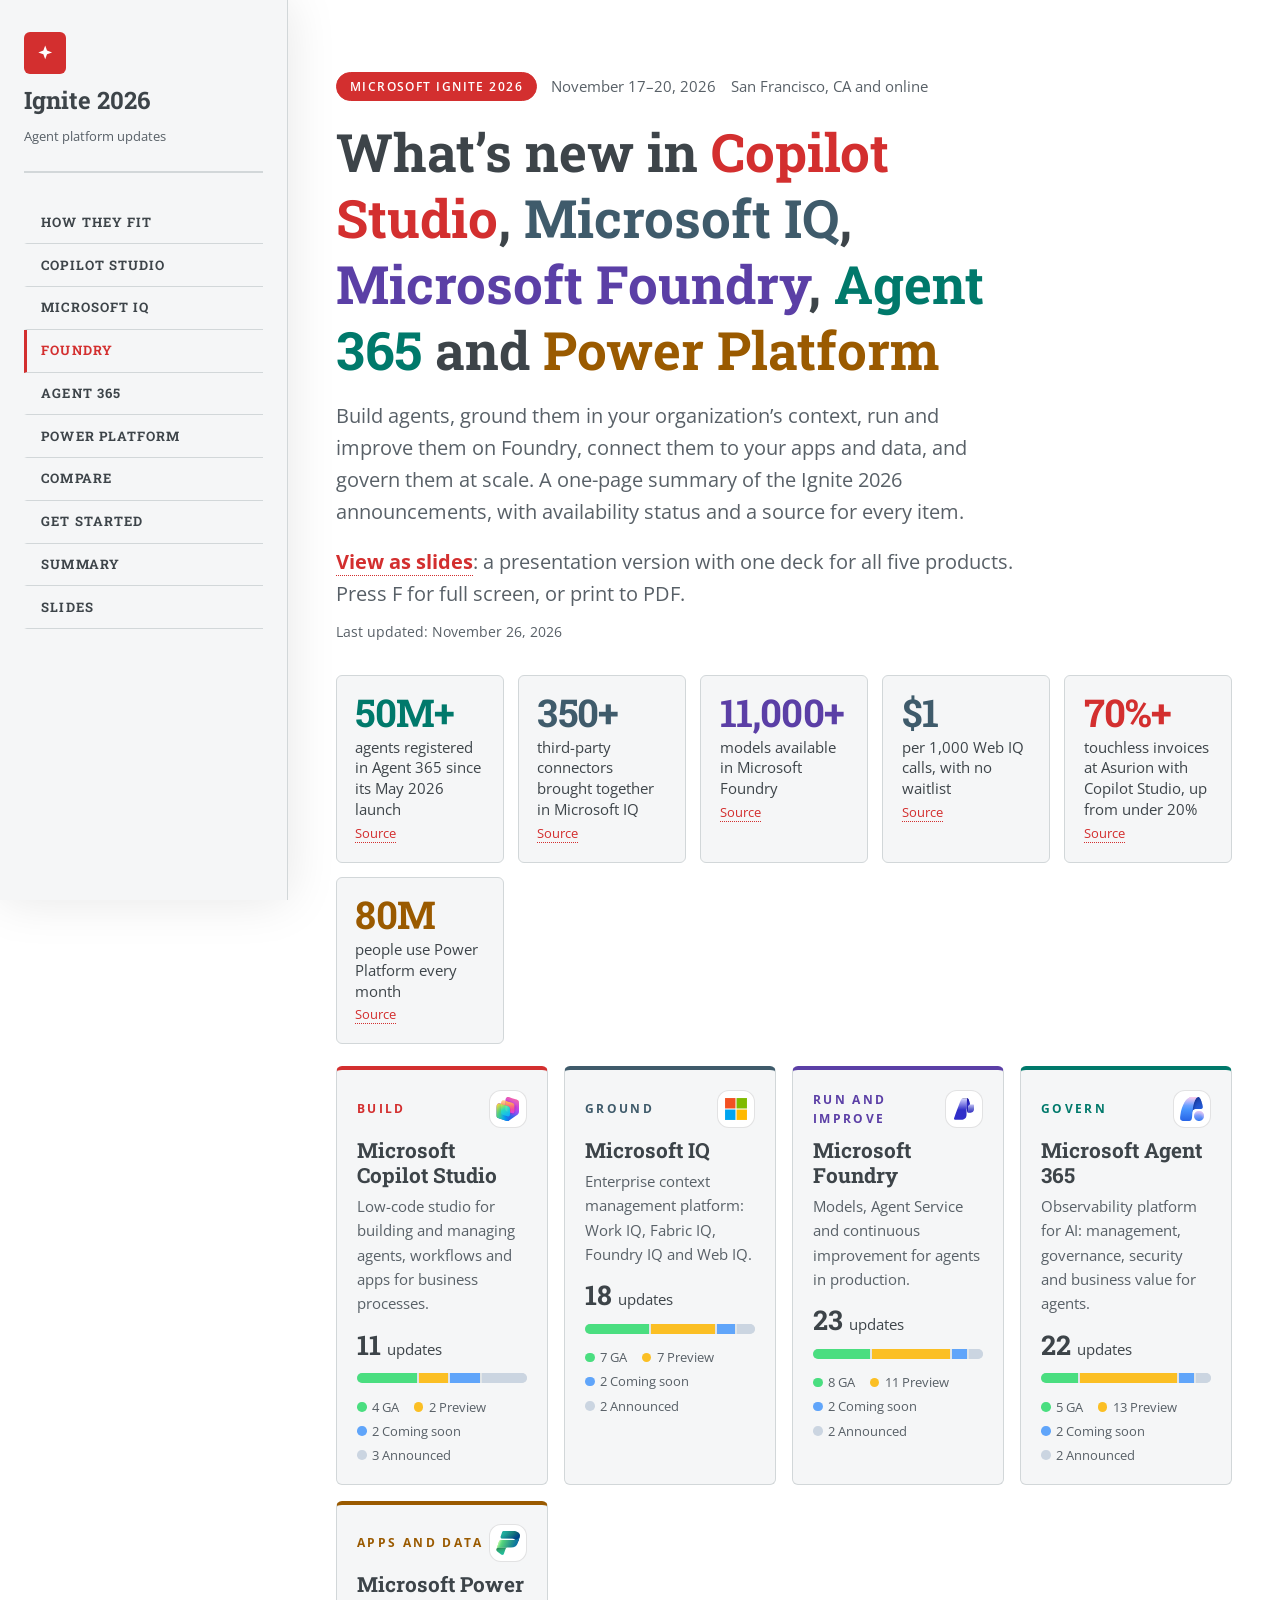
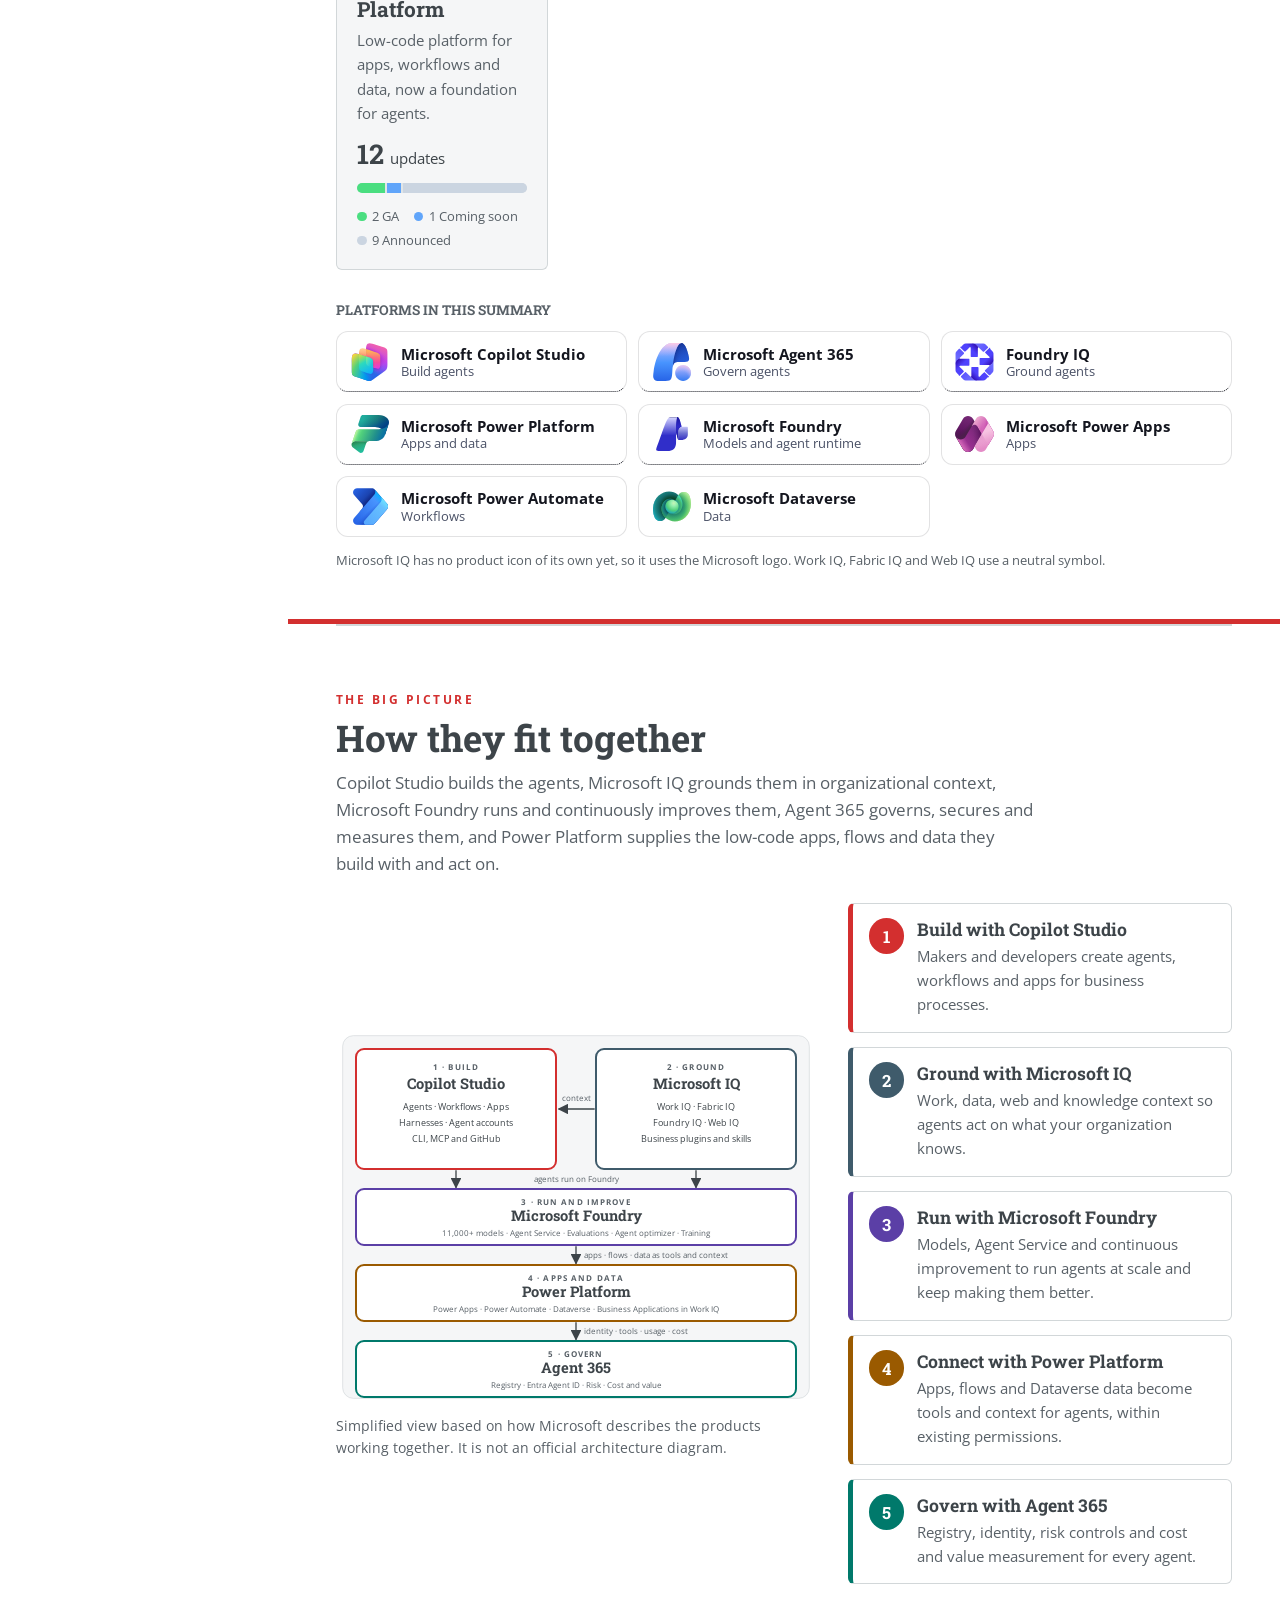
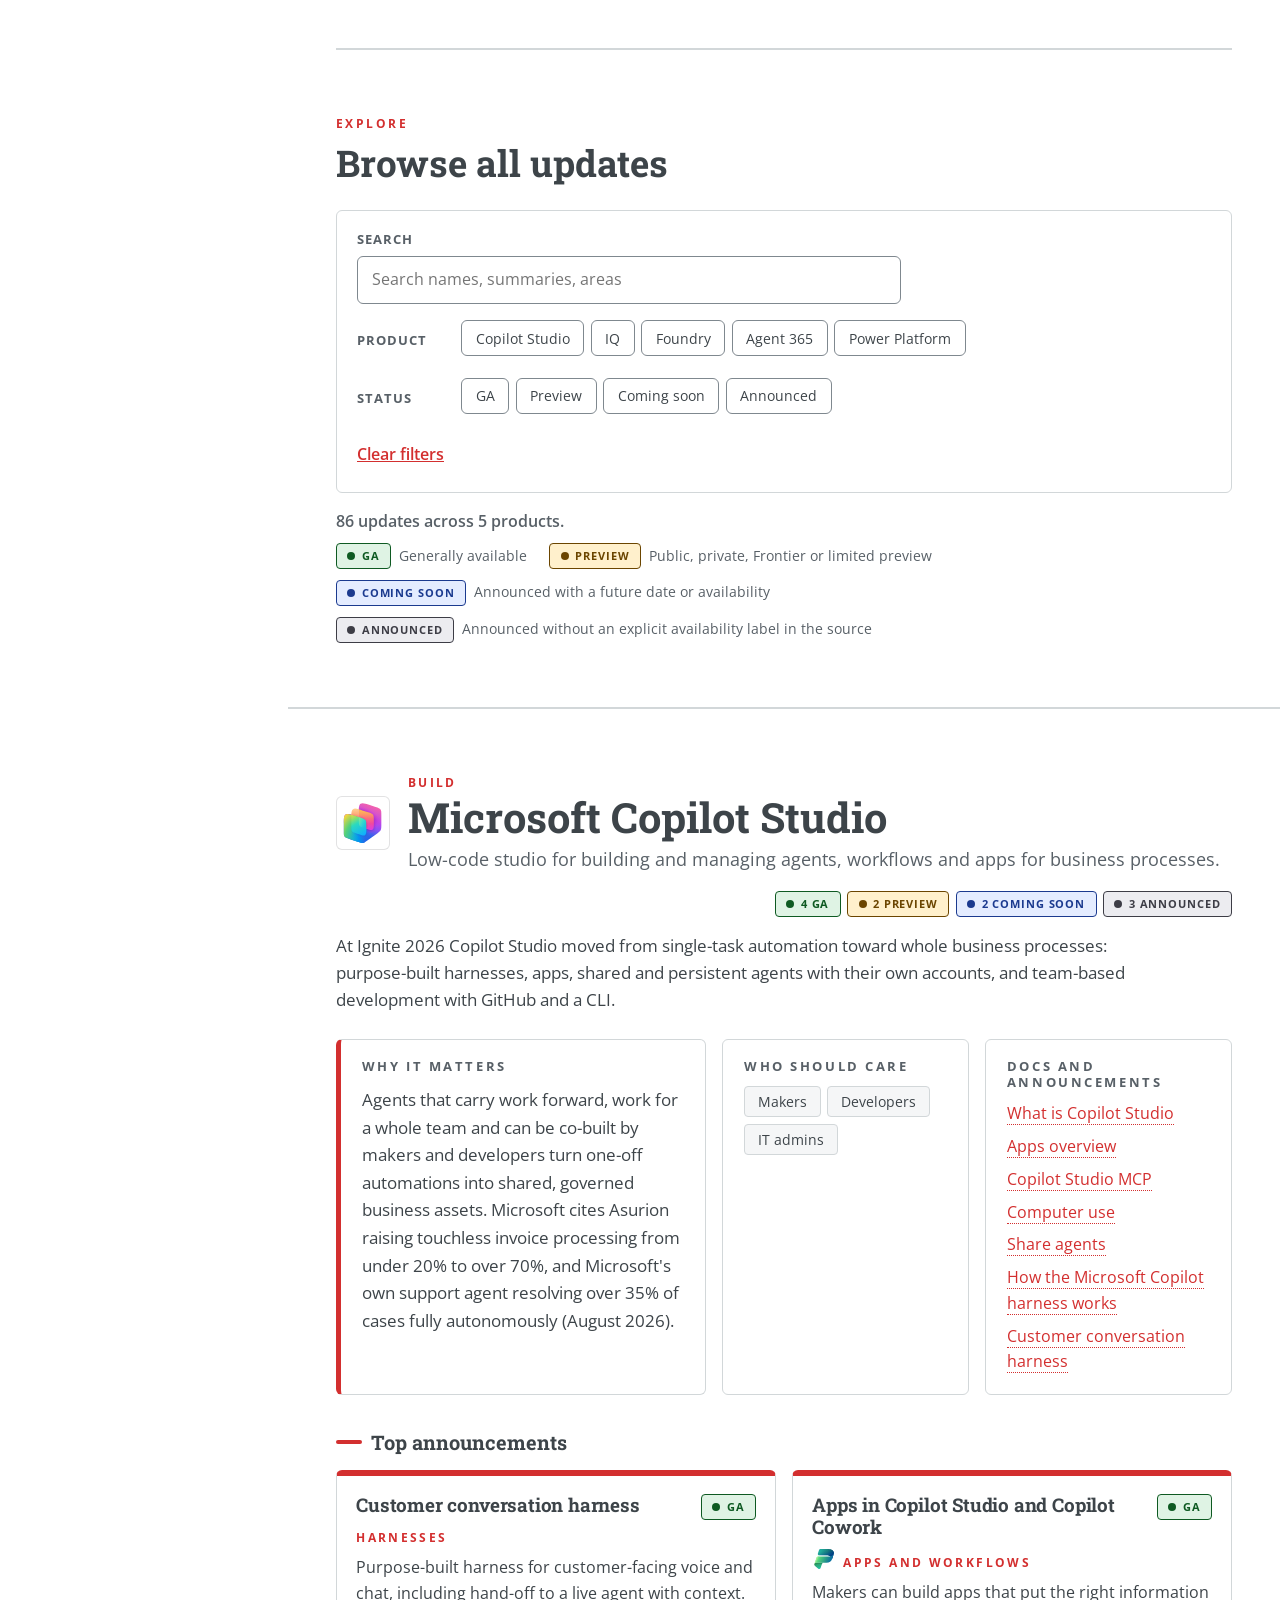
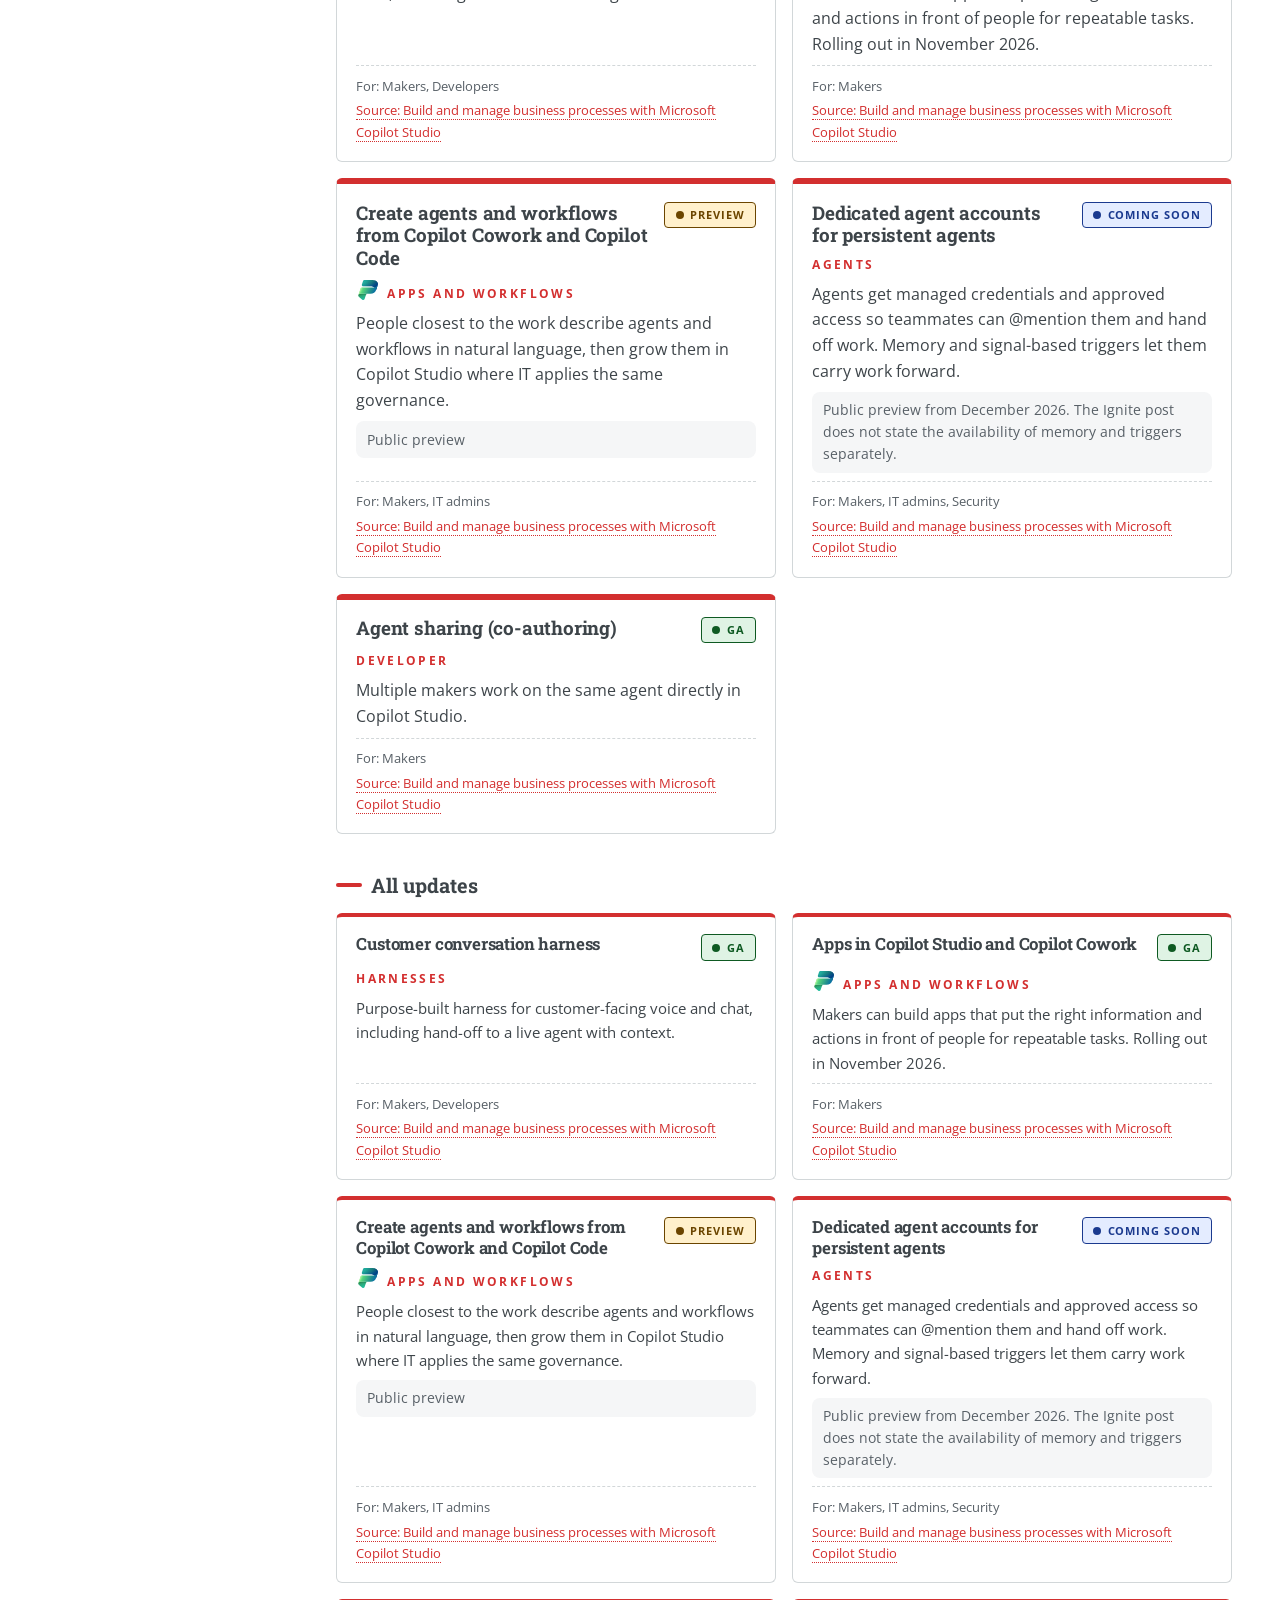
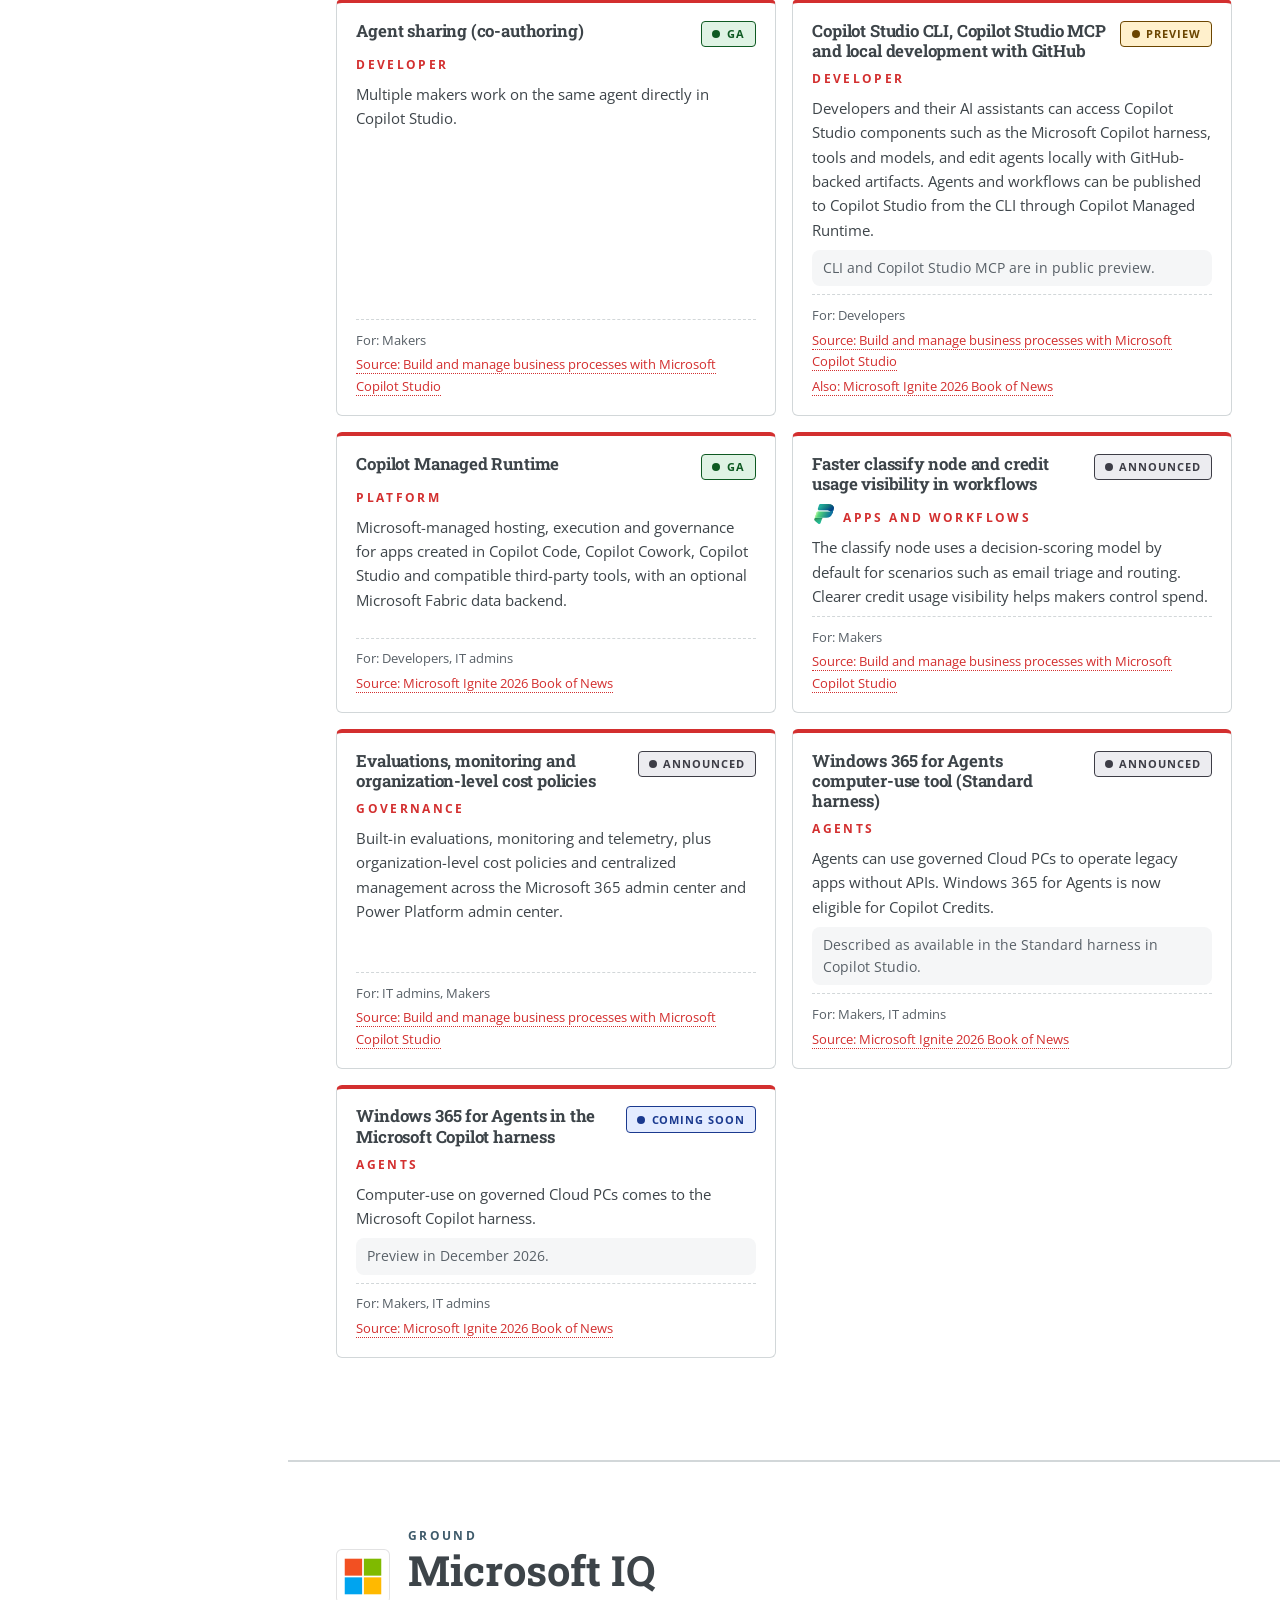
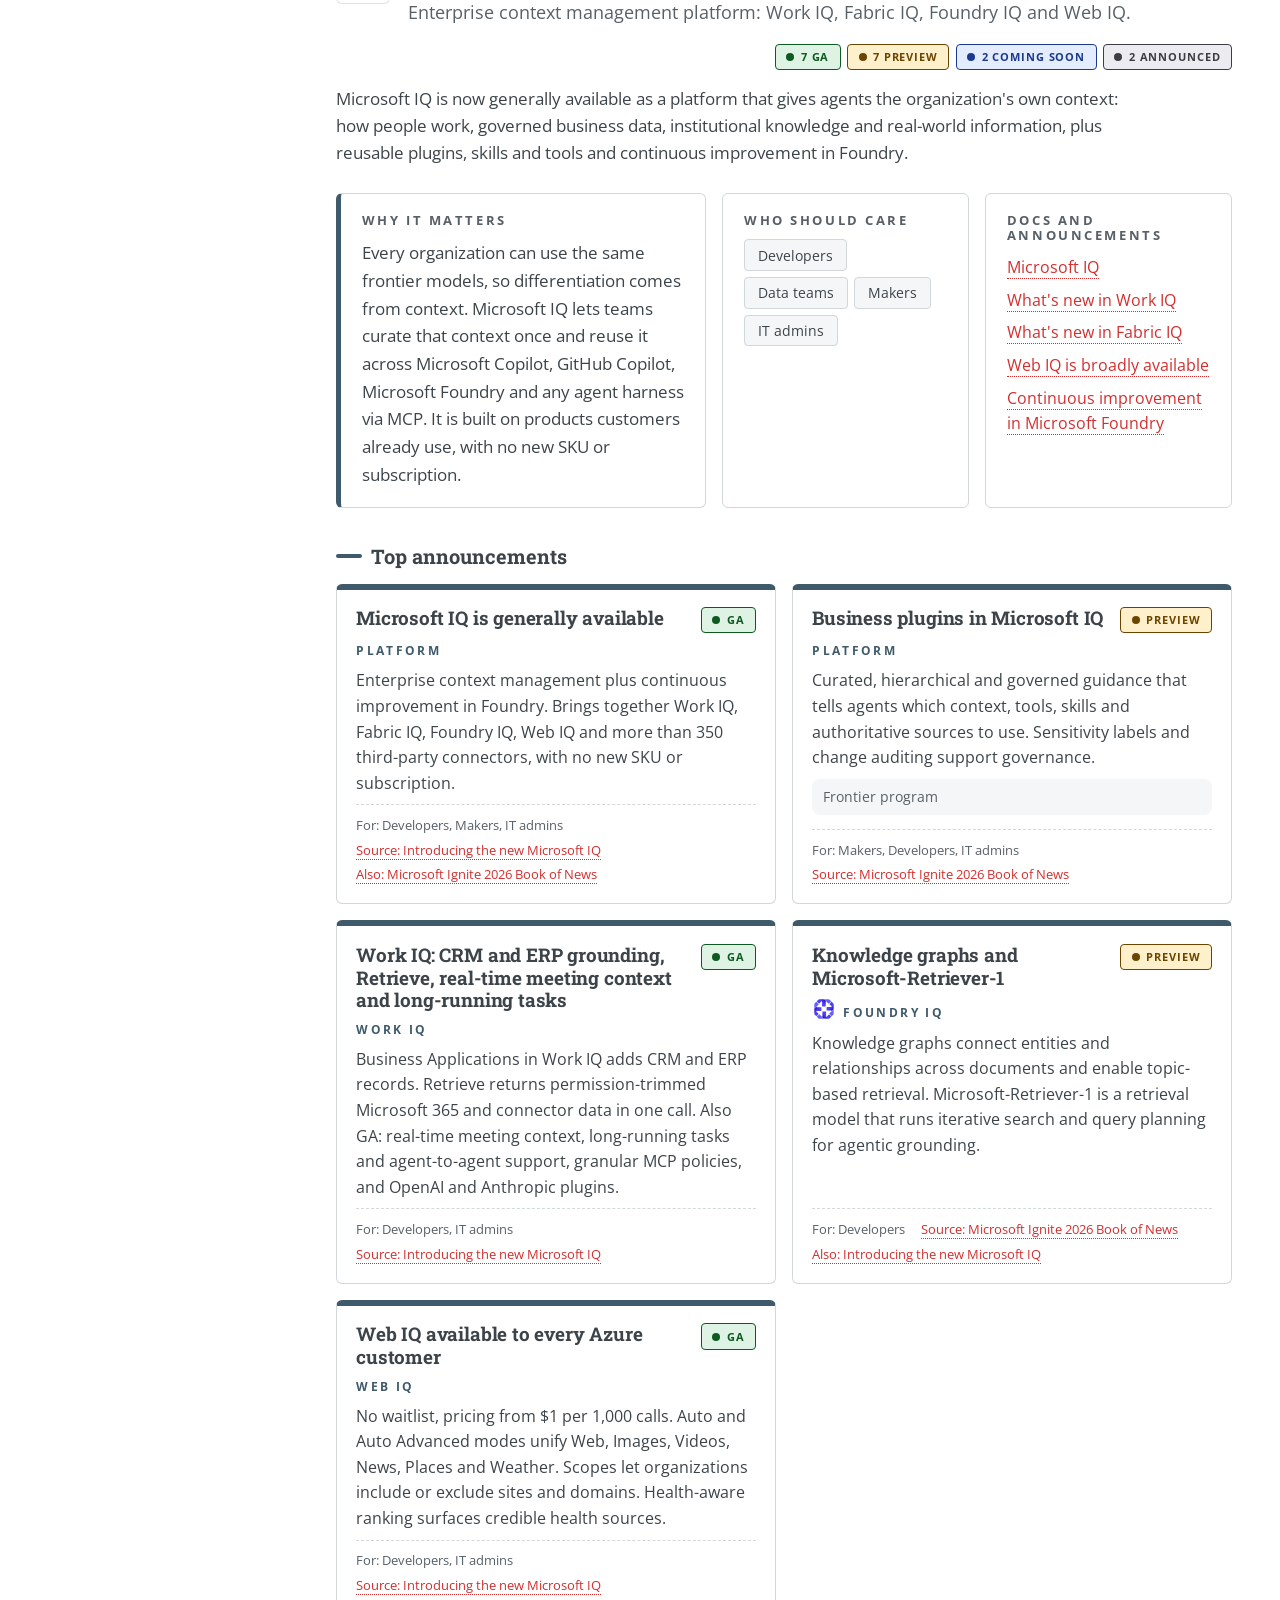
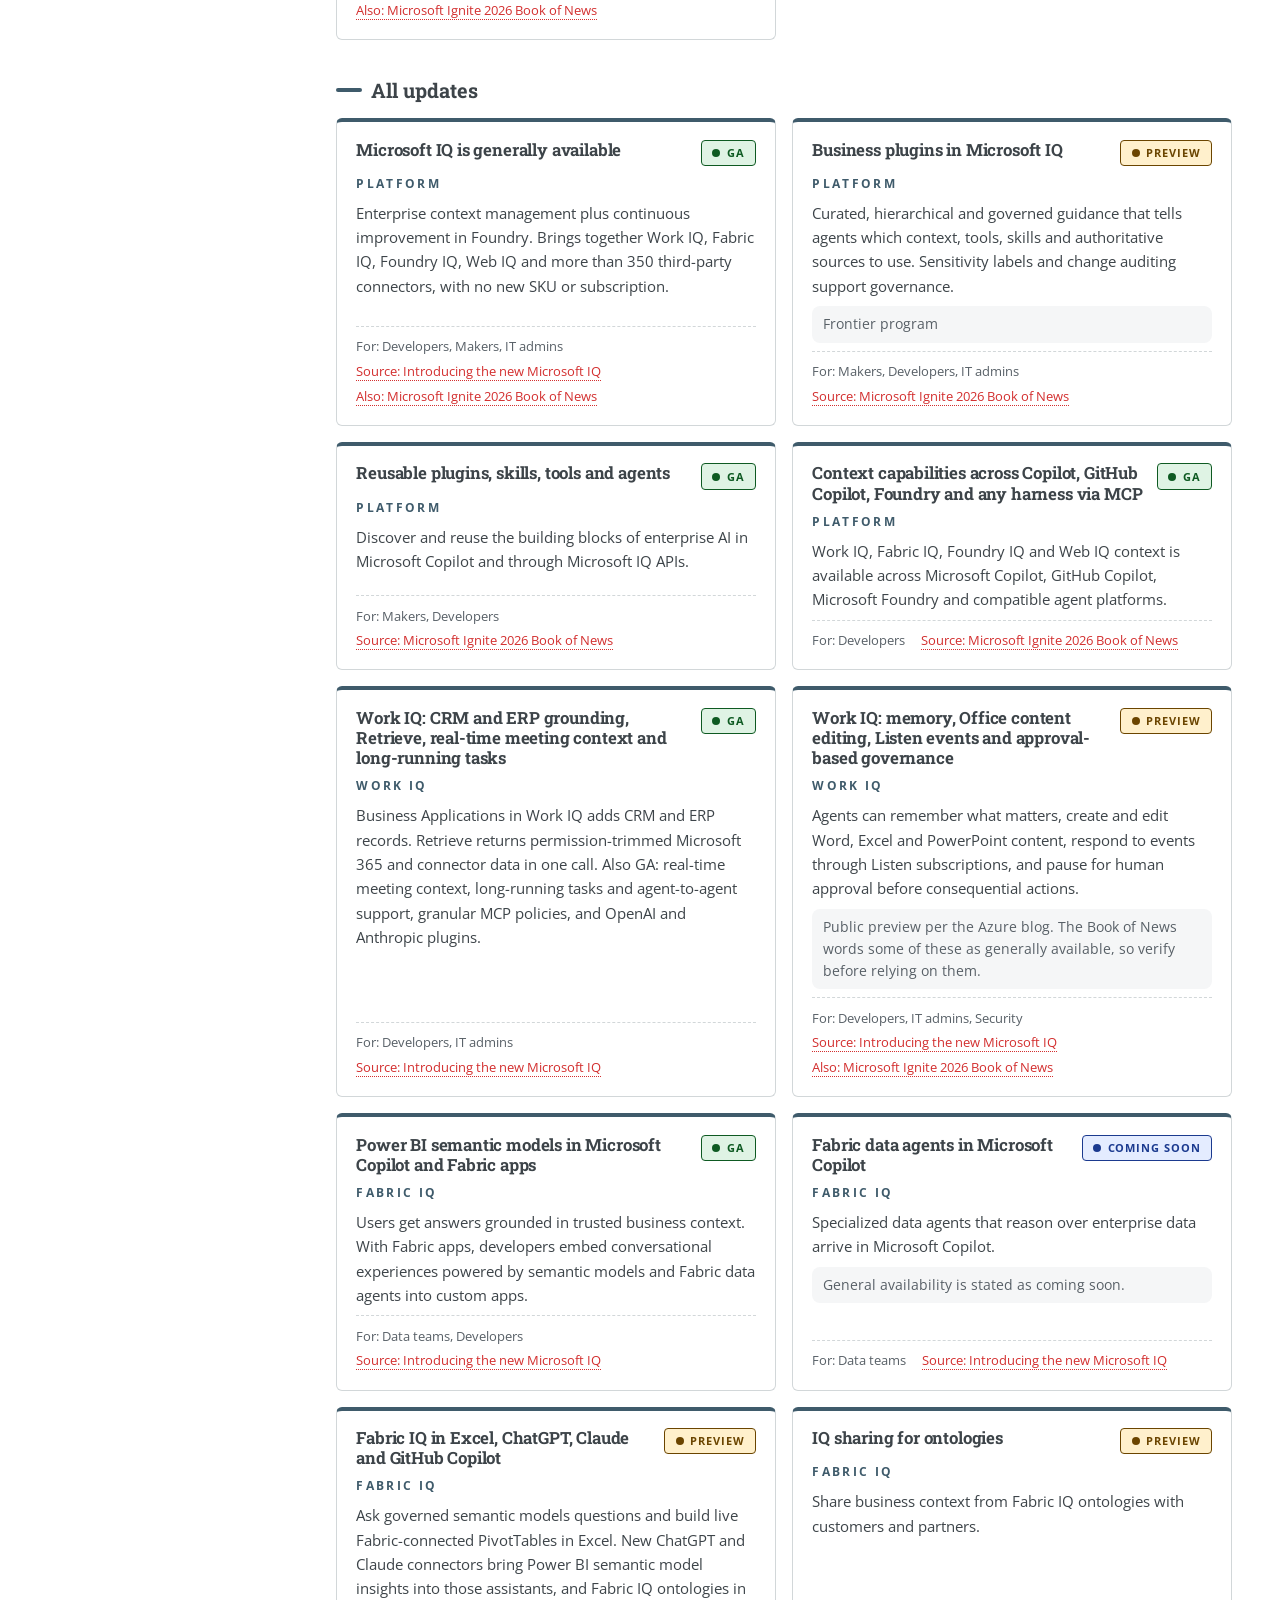
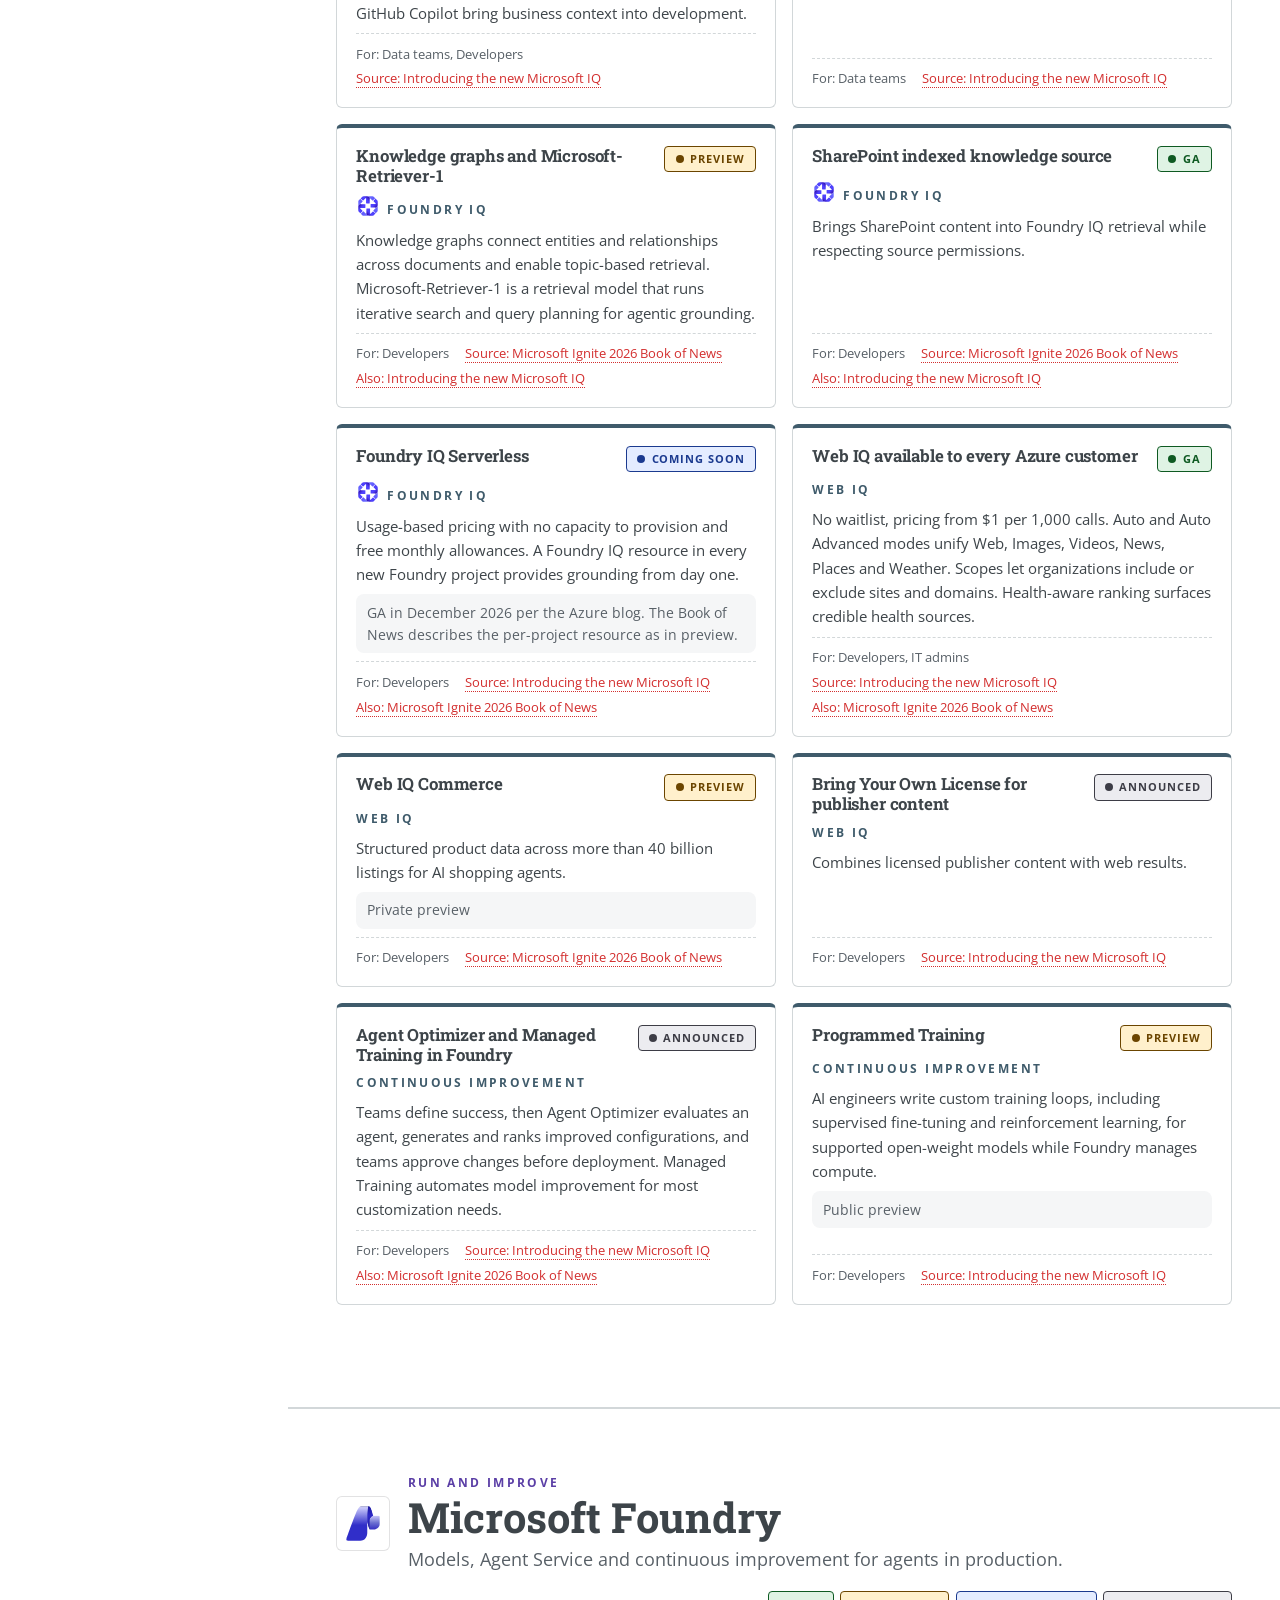
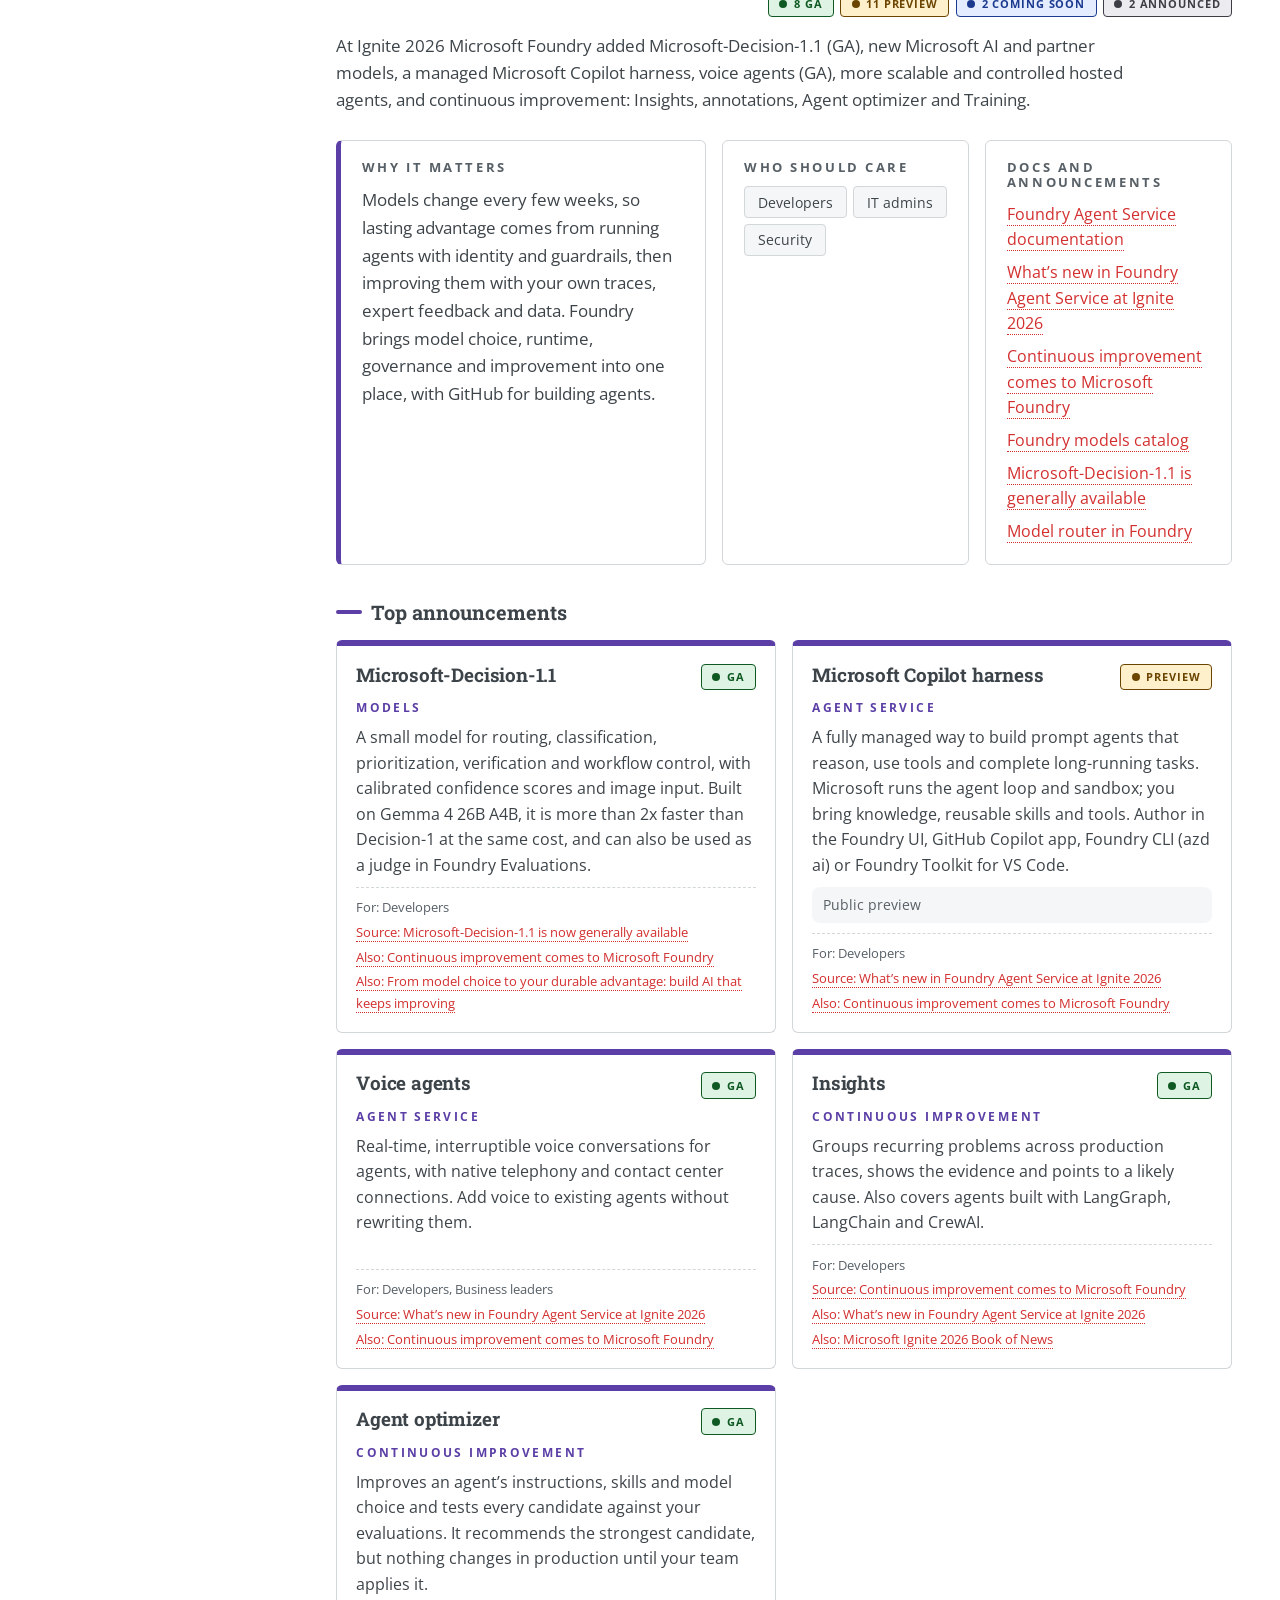
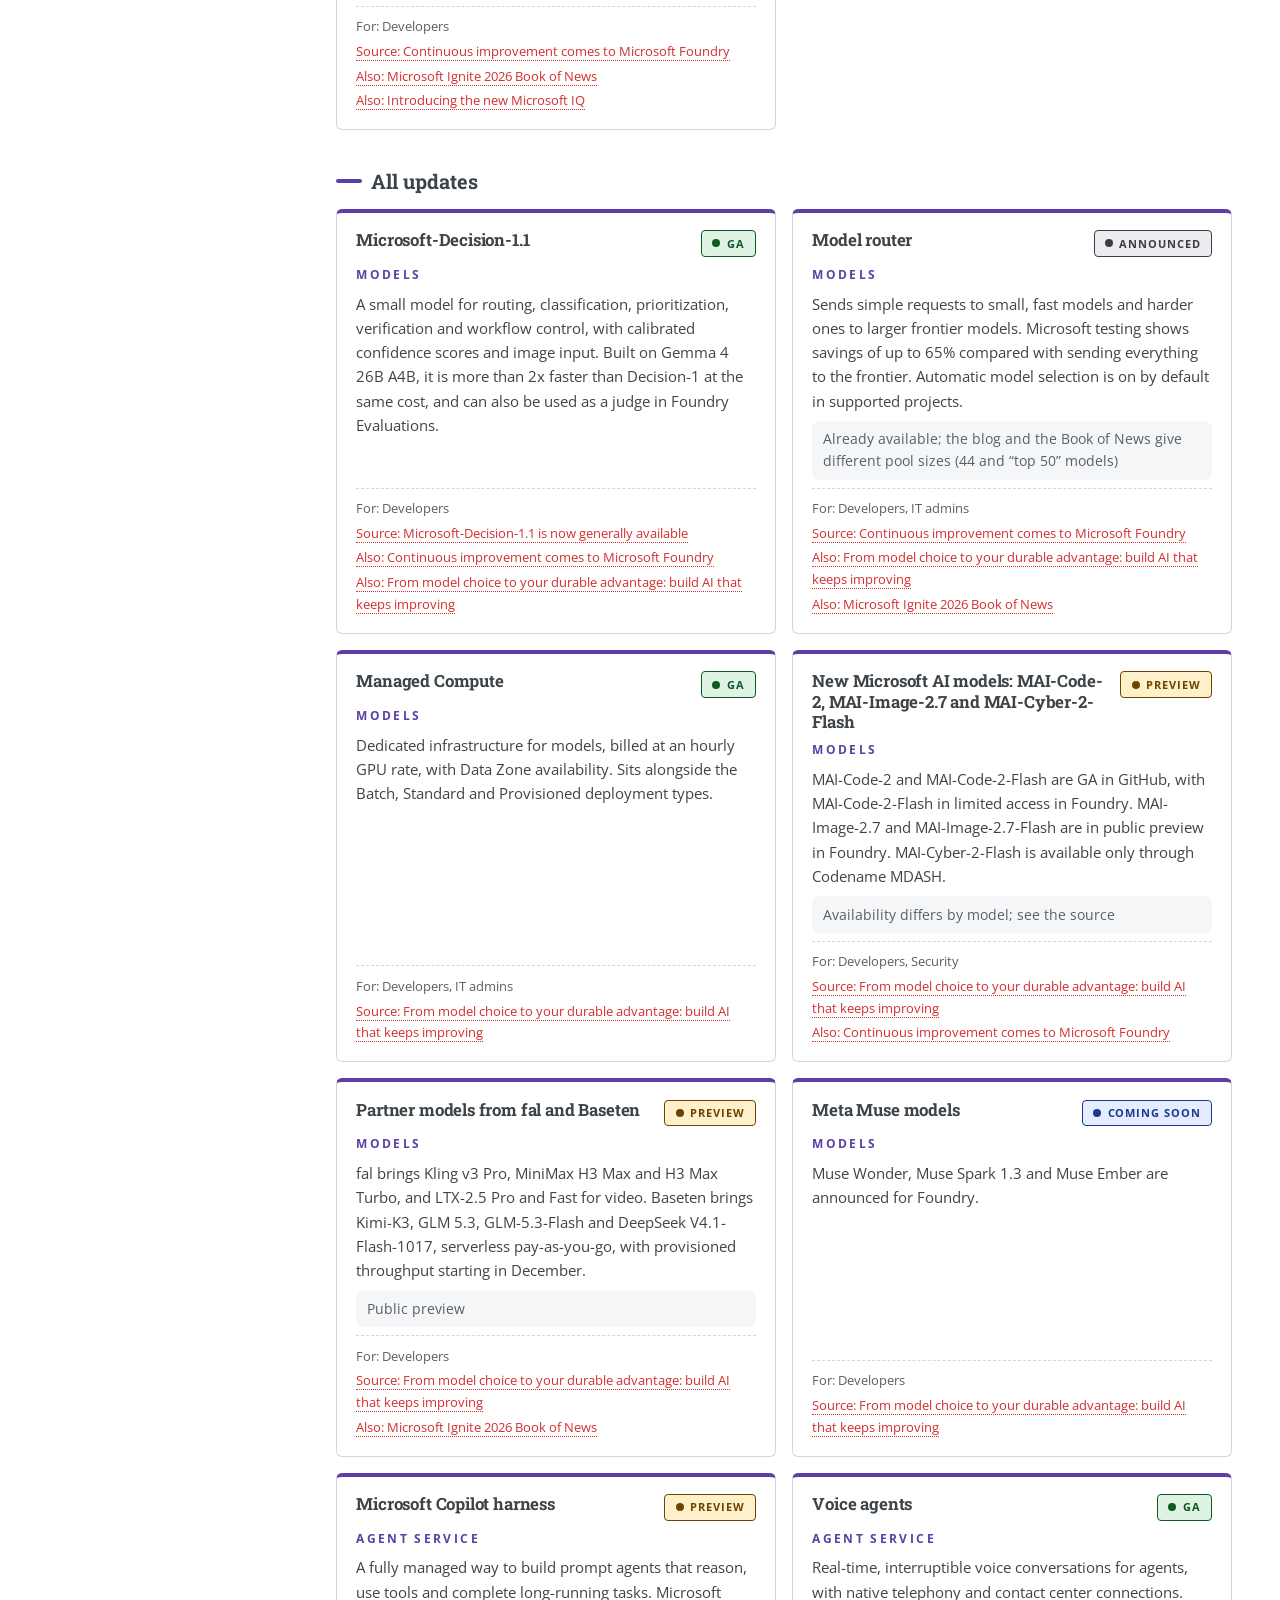
==== commit 63b48e49: "Add Microsoft Foundry (models, Agent Service, continuous improvement) to page and slides Co-authored" ====
--- a/index.html
+++ b/index.html
@@ -3,8 +3,8 @@
 <head>
   <meta charset="utf-8">
   <meta name="viewport" content="width=device-width, initial-scale=1">
-  <title>Microsoft Ignite 2026 updates: Copilot Studio, Microsoft IQ, Agent 365 and Power Platform</title>
-  <meta name="description" content="Unofficial summary of Microsoft Ignite 2026 (November 17–20) announcements for Copilot Studio, Microsoft IQ (Work IQ, Fabric IQ, Foundry IQ, Web IQ), Agent 365 and Power Platform, with availability status and sources.">
+  <title>Microsoft Ignite 2026 updates: Copilot Studio, Microsoft IQ, Microsoft Foundry, Agent 365 and Power Platform</title>
+  <meta name="description" content="Unofficial summary of Microsoft Ignite 2026 (November 17–20) announcements for Copilot Studio, Microsoft IQ (Work IQ, Fabric IQ, Foundry IQ, Web IQ), Microsoft Foundry (models and Agent Service), Agent 365 and Power Platform, with availability status and sources.">
   <meta name="color-scheme" content="light dark">
   <meta property="og:type" content="website">
   <meta property="og:title" content="Microsoft Ignite 2026 updates: Copilot Studio, Microsoft IQ, Agent 365 and Power Platform">
@@ -14,9 +14,9 @@
   <meta name="twitter:title" content="Microsoft Ignite 2026 updates: Copilot Studio, Microsoft IQ, Agent 365 and Power Platform">
   <meta name="twitter:description" content="Unofficial summary with availability status and source links.">
   <link rel="icon" href="data:image/svg+xml,%3Csvg xmlns='http://www.w3.org/2000/svg' viewBox='0 0 32 32'%3E%3Crect width='32' height='32' rx='8' fill='%230b5cad'/%3E%3Cpath d='M16 5l2.6 7.4L26 15l-7.4 2.6L16 25l-2.6-7.4L6 15l7.4-2.6z' fill='white'/%3E%3C/svg%3E">
-  <link rel="stylesheet" href="assets/style.css?v=20261126f">
-  <link rel="stylesheet" href="assets/editorial.css?v=20261126f">
-  <script src="assets/app.js?v=20261126f" defer></script>
+  <link rel="stylesheet" href="assets/style.css?v=20261126h">
+  <link rel="stylesheet" href="assets/editorial.css?v=20261126h">
+  <script src="assets/app.js?v=20261126h" defer></script>
 </head>
 <body>
   <a class="skip-link" href="#main">Skip to main content</a>
@@ -33,6 +33,7 @@
           <li><a href="#how-they-fit">How they fit</a></li>
           <li><a href="#copilot-studio">Copilot Studio</a></li>
           <li><a href="#iq">Microsoft IQ</a></li>
+          <li><a href="#foundry">Foundry</a></li>
           <li><a href="#agent-365">Agent 365</a></li>
           <li><a href="#power-platform">Power Platform</a></li>
           <li><a href="#compare">Compare</a></li>
@@ -48,10 +49,10 @@
     <section class="hero" id="top" aria-labelledby="hero-title">
       <div class="wrap">
         <p class="eyebrow"><span class="pill">Microsoft Ignite 2026</span><span id="event-dates">November 17–20, 2026</span><span id="event-location">San Francisco, CA and online</span></p>
-        <h1 id="hero-title">What’s new in <span class="hl-build">Copilot Studio</span>, <span class="hl-ground">Microsoft IQ</span>, <span class="hl-govern">Agent 365</span> and <span class="hl-apps">Power Platform</span></h1>
-        <p class="lead">Build agents, ground them in your organization’s context, run them on your apps and data, and govern them at scale. A one-page summary of the Ignite 2026 announcements, with availability status and a source for every item.</p>
-        <p class="lead"><a href="slides.html"><strong>View as slides</strong></a>: a presentation version with one deck for all four products. Press F for full screen, or print to PDF.</p>
-        <p class="updated">Last updated: <time id="last-updated" datetime="2026-11-25">November 25, 2026</time></p>
+        <h1 id="hero-title">What’s new in <span class="hl-build">Copilot Studio</span>, <span class="hl-ground">Microsoft IQ</span>, <span class="hl-foundry">Microsoft Foundry</span>, <span class="hl-govern">Agent 365</span> and <span class="hl-apps">Power Platform</span></h1>
+        <p class="lead">Build agents, ground them in your organization’s context, run and improve them on Foundry, connect them to your apps and data, and govern them at scale. A one-page summary of the Ignite 2026 announcements, with availability status and a source for every item.</p>
+        <p class="lead"><a href="slides.html"><strong>View as slides</strong></a>: a presentation version with one deck for all five products. Press F for full screen, or print to PDF.</p>
+        <p class="updated">Last updated: <time id="last-updated" datetime="2026-11-26">November 26, 2026</time></p>
         <ul class="kpis" id="kpis" aria-label="Key numbers"></ul>
         <ul class="product-cards" id="product-cards" aria-label="Products"></ul>
         <div class="platforms-wrap">
@@ -68,19 +69,19 @@
       <div class="section-head">
         <p class="kicker">The big picture</p>
         <h2 id="fit-title">How they fit together</h2>
-        <p class="section-intro">Copilot Studio builds the agents, Microsoft IQ grounds them in organizational context, Agent 365 governs, secures and measures them, and Power Platform supplies the low-code apps, flows and data they build with and act on.</p>
+        <p class="section-intro">Copilot Studio builds the agents, Microsoft IQ grounds them in organizational context, Microsoft Foundry runs and continuously improves them, Agent 365 governs, secures and measures them, and Power Platform supplies the low-code apps, flows and data they build with and act on.</p>
       </div>
       <div class="fit-grid">
         <figure class="diagram">
-          <svg viewBox="0 0 720 450" role="img" aria-labelledby="diagram-title diagram-desc" xmlns="http://www.w3.org/2000/svg">
-            <title id="diagram-title">How Copilot Studio, Microsoft IQ, Power Platform and Agent 365 fit together</title>
-            <desc id="diagram-desc">Copilot Studio builds agents, workflows and apps. Microsoft IQ sits beside it and supplies context from Work IQ, Fabric IQ, Foundry IQ and Web IQ, shown by an arrow into the agents. Below both, Power Platform supplies apps, flows and data as tools and context. Agent 365 is a governance band across the bottom, with an arrow showing identities, tools, usage and costs flowing into it.</desc>
+          <svg viewBox="0 0 720 564" role="img" aria-labelledby="diagram-title diagram-desc" xmlns="http://www.w3.org/2000/svg">
+            <title id="diagram-title">How Copilot Studio, Microsoft IQ, Microsoft Foundry, Power Platform and Agent 365 fit together</title>
+            <desc id="diagram-desc">Copilot Studio builds agents, workflows and apps. Microsoft IQ sits beside it and supplies context from Work IQ, Fabric IQ, Foundry IQ and Web IQ, shown by an arrow into the agents. Below both, Microsoft Foundry runs and continuously improves the agents with models, Agent Service, evaluations and training. Power Platform supplies apps, flows and data as tools and context. Agent 365 is a governance band across the bottom, with an arrow showing identities, tools, usage and costs flowing into it.</desc>
             <defs>
               <marker id="arrow" viewBox="0 0 10 10" refX="9" refY="5" markerWidth="8" markerHeight="8" orient="auto-start-reverse">
                 <path d="M0 0 L10 5 L0 10 z" class="svg-arrow"/>
               </marker>
             </defs>
-            <rect x="10" y="10" width="700" height="430" rx="16" class="svg-frame"/>
+            <rect x="10" y="10" width="700" height="544" rx="16" class="svg-frame"/>
 
             <rect x="30" y="30" width="300" height="180" rx="12" class="svg-box svg-build"/>
             <text x="180" y="62" text-anchor="middle" class="svg-step">1 · BUILD</text>
@@ -101,24 +102,32 @@
 
             <line x1="180" y1="212" x2="180" y2="238" class="svg-line" marker-end="url(#arrow)"/>
             <line x1="540" y1="212" x2="540" y2="238" class="svg-line" marker-end="url(#arrow)"/>
-            <text x="360" y="230" text-anchor="middle" class="svg-small">apps · flows · data as tools and context</text>
-
-            <rect x="30" y="240" width="660" height="84" rx="12" class="svg-box svg-apps"/>
-            <text x="360" y="264" text-anchor="middle" class="svg-step">3 · APPS AND DATA</text>
-            <text x="360" y="288" text-anchor="middle" class="svg-title">Power Platform</text>
-            <text x="360" y="310" text-anchor="middle" class="svg-small">Power Apps · Power Automate · Dataverse · Business Applications in Work IQ</text>
+            <text x="360" y="230" text-anchor="middle" class="svg-small">agents run on Foundry</text>
+
+            <rect x="30" y="240" width="660" height="84" rx="12" class="svg-box svg-foundry"/>
+            <text x="360" y="264" text-anchor="middle" class="svg-step">3 · RUN AND IMPROVE</text>
+            <text x="360" y="288" text-anchor="middle" class="svg-title">Microsoft Foundry</text>
+            <text x="360" y="310" text-anchor="middle" class="svg-small">11,000+ models · Agent Service · Evaluations · Agent optimizer · Training</text>
 
             <line x1="360" y1="326" x2="360" y2="352" class="svg-line" marker-end="url(#arrow)"/>
-            <text x="372" y="344" text-anchor="start" class="svg-small">identity · tools · usage · cost</text>
-
-            <rect x="30" y="354" width="660" height="84" rx="12" class="svg-box svg-govern"/>
-            <text x="360" y="378" text-anchor="middle" class="svg-step">4 · GOVERN</text>
-            <text x="360" y="402" text-anchor="middle" class="svg-title">Agent 365</text>
-            <text x="360" y="424" text-anchor="middle" class="svg-small">Registry · Entra Agent ID · Risk · Cost and value</text>
+            <text x="372" y="344" text-anchor="start" class="svg-small">apps · flows · data as tools and context</text>
+
+            <rect x="30" y="354" width="660" height="84" rx="12" class="svg-box svg-apps"/>
+            <text x="360" y="378" text-anchor="middle" class="svg-step">4 · APPS AND DATA</text>
+            <text x="360" y="402" text-anchor="middle" class="svg-title">Power Platform</text>
+            <text x="360" y="424" text-anchor="middle" class="svg-small">Power Apps · Power Automate · Dataverse · Business Applications in Work IQ</text>
+
+            <line x1="360" y1="440" x2="360" y2="466" class="svg-line" marker-end="url(#arrow)"/>
+            <text x="372" y="458" text-anchor="start" class="svg-small">identity · tools · usage · cost</text>
+
+            <rect x="30" y="468" width="660" height="84" rx="12" class="svg-box svg-govern"/>
+            <text x="360" y="492" text-anchor="middle" class="svg-step">5 · GOVERN</text>
+            <text x="360" y="516" text-anchor="middle" class="svg-title">Agent 365</text>
+            <text x="360" y="538" text-anchor="middle" class="svg-small">Registry · Entra Agent ID · Risk · Cost and value</text>
           </svg>
           <figcaption>Simplified view based on how Microsoft describes the products working together. It is not an official architecture diagram.</figcaption>
         </figure>
-        <ol class="fit-steps" aria-label="The four roles">
+        <ol class="fit-steps" aria-label="The five roles">
           <li data-product="copilot-studio">
             <h3>Build with Copilot Studio</h3>
             <p>Makers and developers create agents, workflows and apps for business processes.</p>
@@ -126,6 +135,10 @@
           <li data-product="iq">
             <h3>Ground with Microsoft IQ</h3>
             <p>Work, data, web and knowledge context so agents act on what your organization knows.</p>
+          </li>
+          <li data-product="foundry">
+            <h3>Run with Microsoft Foundry</h3>
+            <p>Models, Agent Service and continuous improvement to run agents at scale and keep making them better.</p>
           </li>
           <li data-product="power-platform">
             <h3>Connect with Power Platform</h3>
--- a/assets/style.css
+++ b/assets/style.css
@@ -27,6 +27,7 @@
   --ground: #6b3fa0;
   --govern: #0d6e4f;
   --apps: #9a5a00;
+  --foundry: #5b3fa6;
   --hero-bg: radial-gradient(70% 90% at 0% 0%, #243b8f 0%, transparent 60%),
              radial-gradient(60% 80% at 100% 10%, #0b6a73 0%, transparent 60%), #0a1530;
   --hero-fg: #ffffff;
@@ -37,7 +38,8 @@
   --hero-build: #8cc2ff;
   --hero-ground: #d2b6ff;
   --hero-govern: #7ae6c0;
-  --hero-apps: #ffc46b;  --footer-bg: #0f1630;
+  --hero-apps: #ffc46b;
+  --hero-foundry: #ff9ec4;  --footer-bg: #0f1630;
   --footer-fg: #e4e8f7;
   --footer-muted: #b9c1dc;
   --footer-link: #a9d0ff;
@@ -95,18 +97,20 @@
 .hero h1 .hl-ground { color: var(--hero-ground); }
 .hero h1 .hl-govern { color: var(--hero-govern); }
 .hero h1 .hl-apps { color: var(--hero-apps); }
+.hero h1 .hl-foundry { color: var(--hero-foundry); }
 .lead { font-size: clamp(1.05rem, 1.6vw, 1.25rem); color: var(--hero-muted); max-width: 62ch; margin: 1.1rem 0 0.6rem; }
 .updated { color: var(--hero-muted); font-size: 0.9rem; margin-bottom: 2rem; }
 
 .kpis { display: grid; grid-template-columns: repeat(auto-fit, minmax(165px, 1fr)); gap: 0.9rem; margin-bottom: 1.4rem; }
 .kpi { background: var(--hero-glass); border: 1px solid var(--hero-line); border-radius: var(--radius); padding: 1rem 1.15rem; backdrop-filter: blur(6px); }
-.kpi strong { display: block; font: 800 clamp(2rem, 3.4vw, 2.7rem)/1.05 var(--font-head); color: var(--kpi, var(--hero-fg)); letter-spacing: -0.02em; }
+.kpi strong { display: block; font: 800 clamp(1.9rem, 3vw, 2.4rem)/1.05 var(--font-head); color: var(--kpi, var(--hero-fg)); letter-spacing: -0.02em; }
 .kpi span { display: block; color: var(--hero-fg); font-size: 0.93rem; margin-top: 0.3rem; line-height: 1.4; }
 .kpi a { font-size: 0.8rem; }
 .kpi[data-product="copilot-studio"] { --kpi: var(--hero-build); }
 .kpi[data-product="iq"] { --kpi: var(--hero-ground); }
 .kpi[data-product="agent-365"] { --kpi: var(--hero-govern); }
 .kpi[data-product="power-platform"] { --kpi: var(--hero-apps); }
+.kpi[data-product="foundry"] { --kpi: var(--hero-foundry); }
 
 .product-cards { display: grid; grid-template-columns: repeat(auto-fit, minmax(205px, 1fr)); gap: 1rem; }
 .product-card {
@@ -117,6 +121,7 @@
 .product-card[data-product="iq"] { --pc: var(--hero-ground); }
 .product-card[data-product="agent-365"] { --pc: var(--hero-govern); }
 .product-card[data-product="power-platform"] { --pc: var(--hero-apps); }
+.product-card[data-product="foundry"] { --pc: var(--hero-foundry); }
 .product-card:hover { transform: translateY(-3px); background: rgba(255, 255, 255, 0.13); }
 .product-card:focus-within { outline: 3px solid #fff; outline-offset: 3px; }
 .pc-top { display: flex; align-items: center; justify-content: space-between; margin-bottom: 0.3rem; }
@@ -165,6 +170,7 @@
 [data-product="iq"] { --p: var(--ground); }
 [data-product="agent-365"] { --p: var(--govern); }
 [data-product="power-platform"] { --p: var(--apps); }
+[data-product="foundry"] { --p: var(--foundry); }
 
 /* SVG diagram */
 .svg-frame { fill: var(--bg-soft); stroke: var(--border); }
@@ -173,6 +179,7 @@
 .svg-ground { stroke: var(--ground); }
 .svg-govern { stroke: var(--govern); }
 .svg-apps { stroke: var(--apps); }
+.svg-foundry { stroke: var(--foundry); }
 .svg-step { fill: var(--muted); font: 700 12px var(--font); letter-spacing: 0.14em; }
 .svg-title { fill: var(--text); font: 800 22px var(--font-head); }
 .svg-text { fill: var(--text); font: 500 14px var(--font); }
--- a/assets/editorial.css
+++ b/assets/editorial.css
@@ -21,11 +21,11 @@
   --accent: #d32f2f; --accent-ink: #ffffff; --focus: #d32f2f;
   --shadow: none; --shadow-hover: none;
 
-  --build: #d32f2f; --ground: #3f5b6b; --govern: #00796b; --apps: #9a5a00;
+  --build: #d32f2f; --ground: #3f5b6b; --govern: #00796b; --apps: #9a5a00; --foundry: #5b3fa6;
 
   --hero-bg: #ffffff; --hero-fg: #3d4449; --hero-muted: #586067; --hero-accent: #d32f2f;
   --hero-glass: #f5f6f7; --hero-line: #d2d7d9;
-  --hero-build: #d32f2f; --hero-ground: #3f5b6b; --hero-govern: #00796b; --hero-apps: #9a5a00;
+  --hero-build: #d32f2f; --hero-ground: #3f5b6b; --hero-govern: #00796b; --hero-apps: #9a5a00; --hero-foundry: #5b3fa6;
 
   --footer-bg: #3d4449; --footer-fg: #f5f6f7; --footer-muted: #d2d7d9; --footer-link: #ffb3b3;
 }
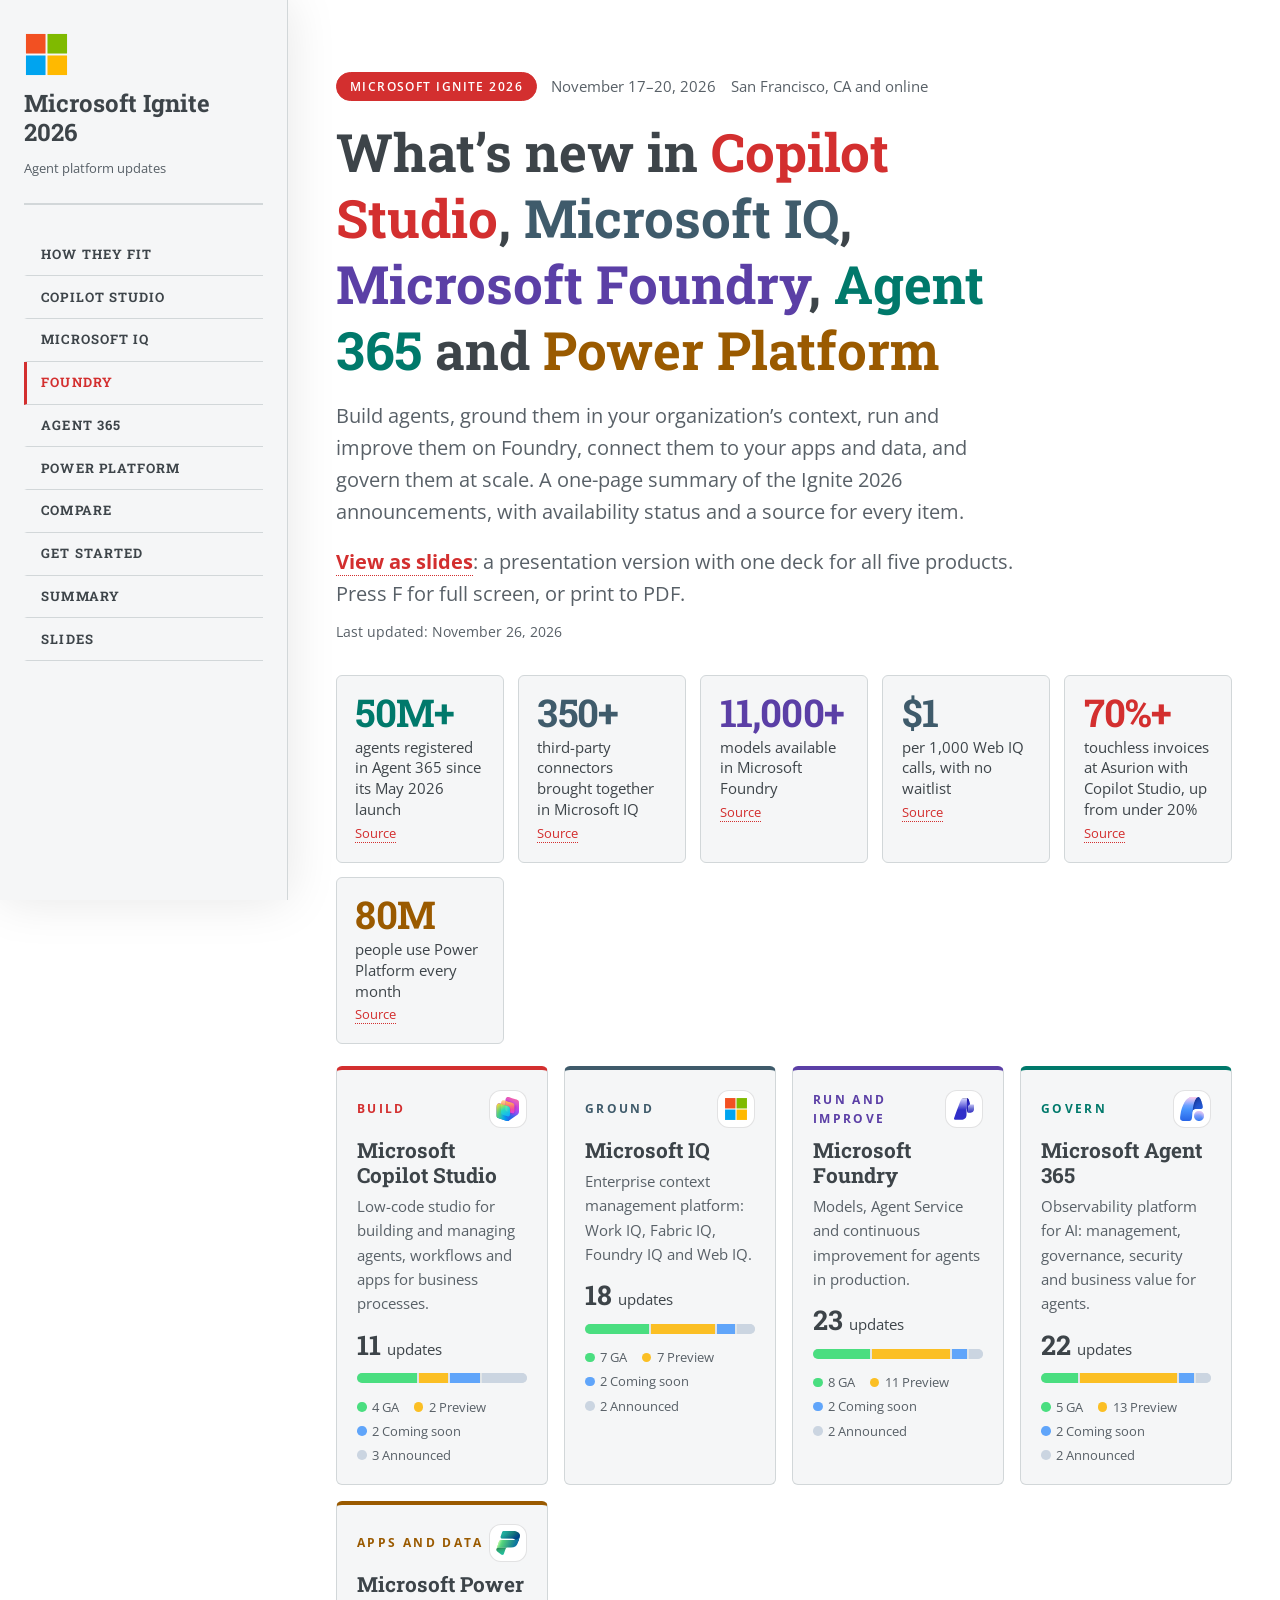
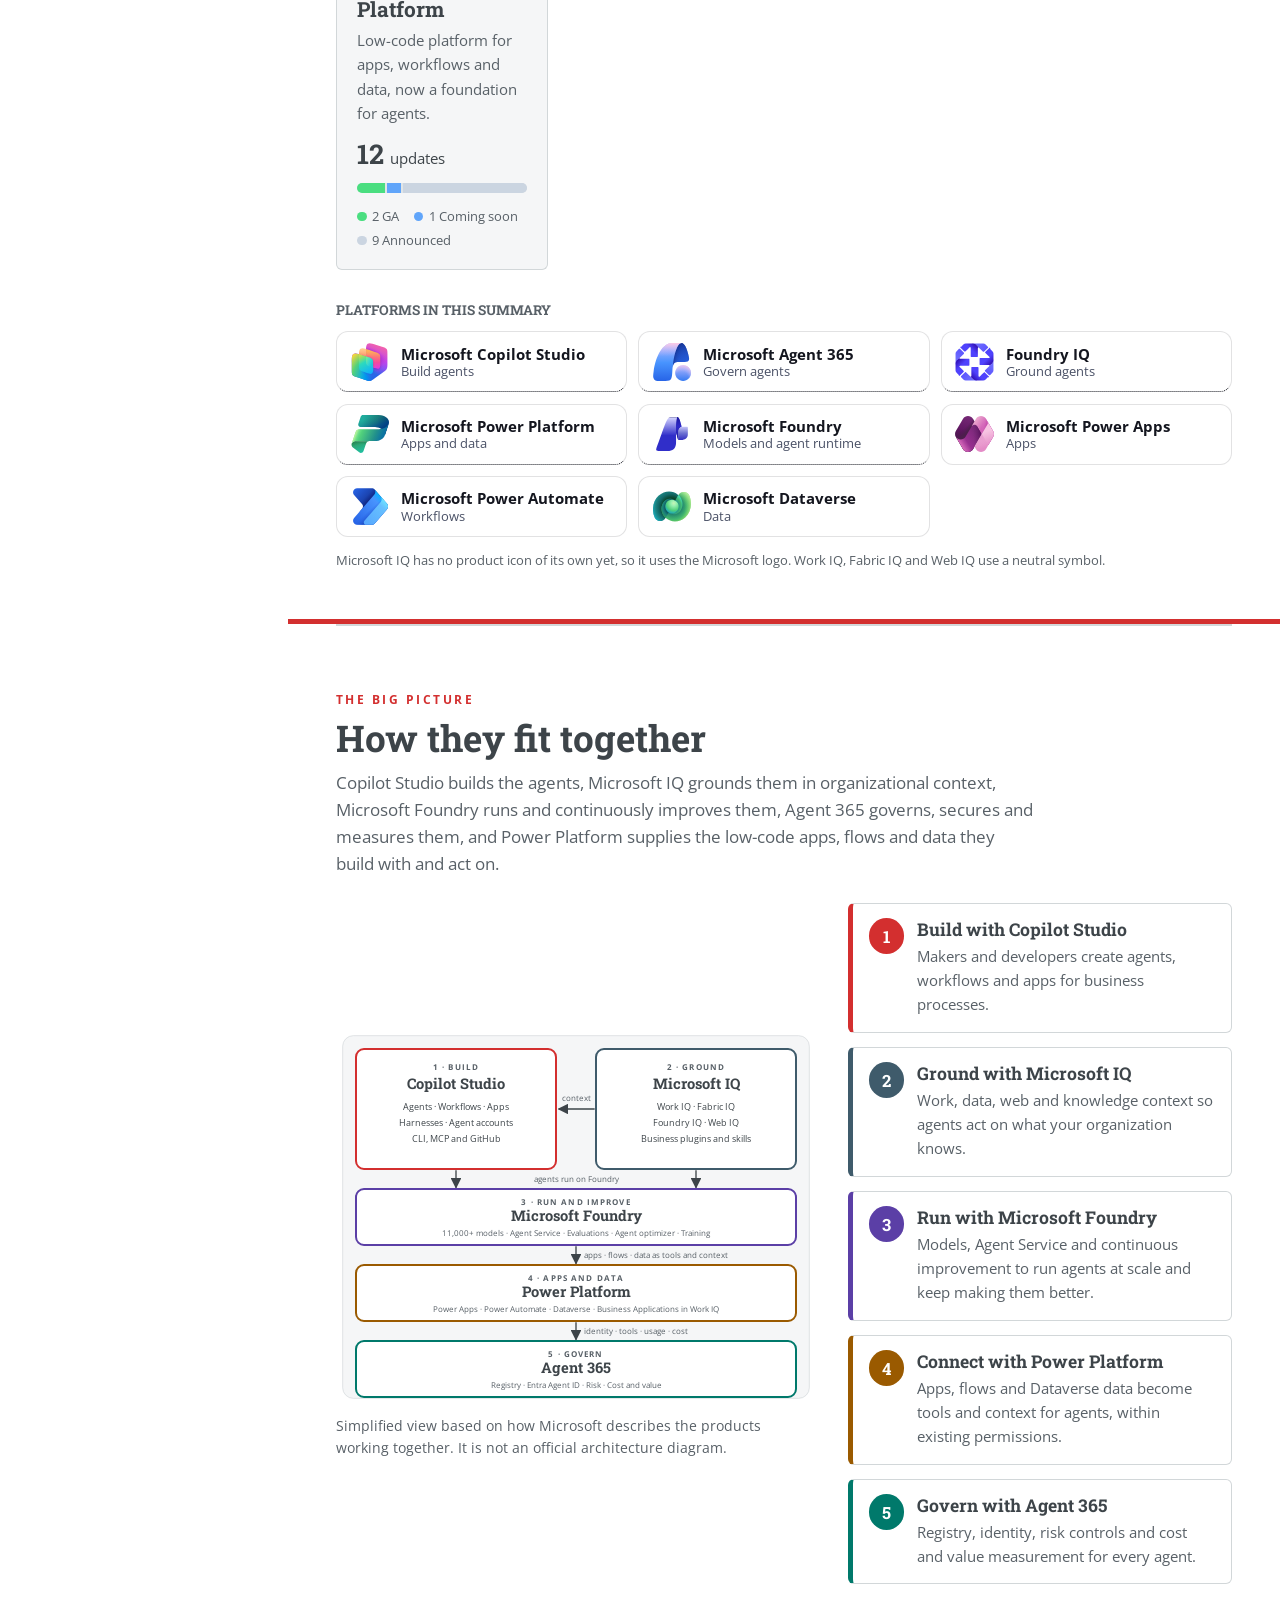
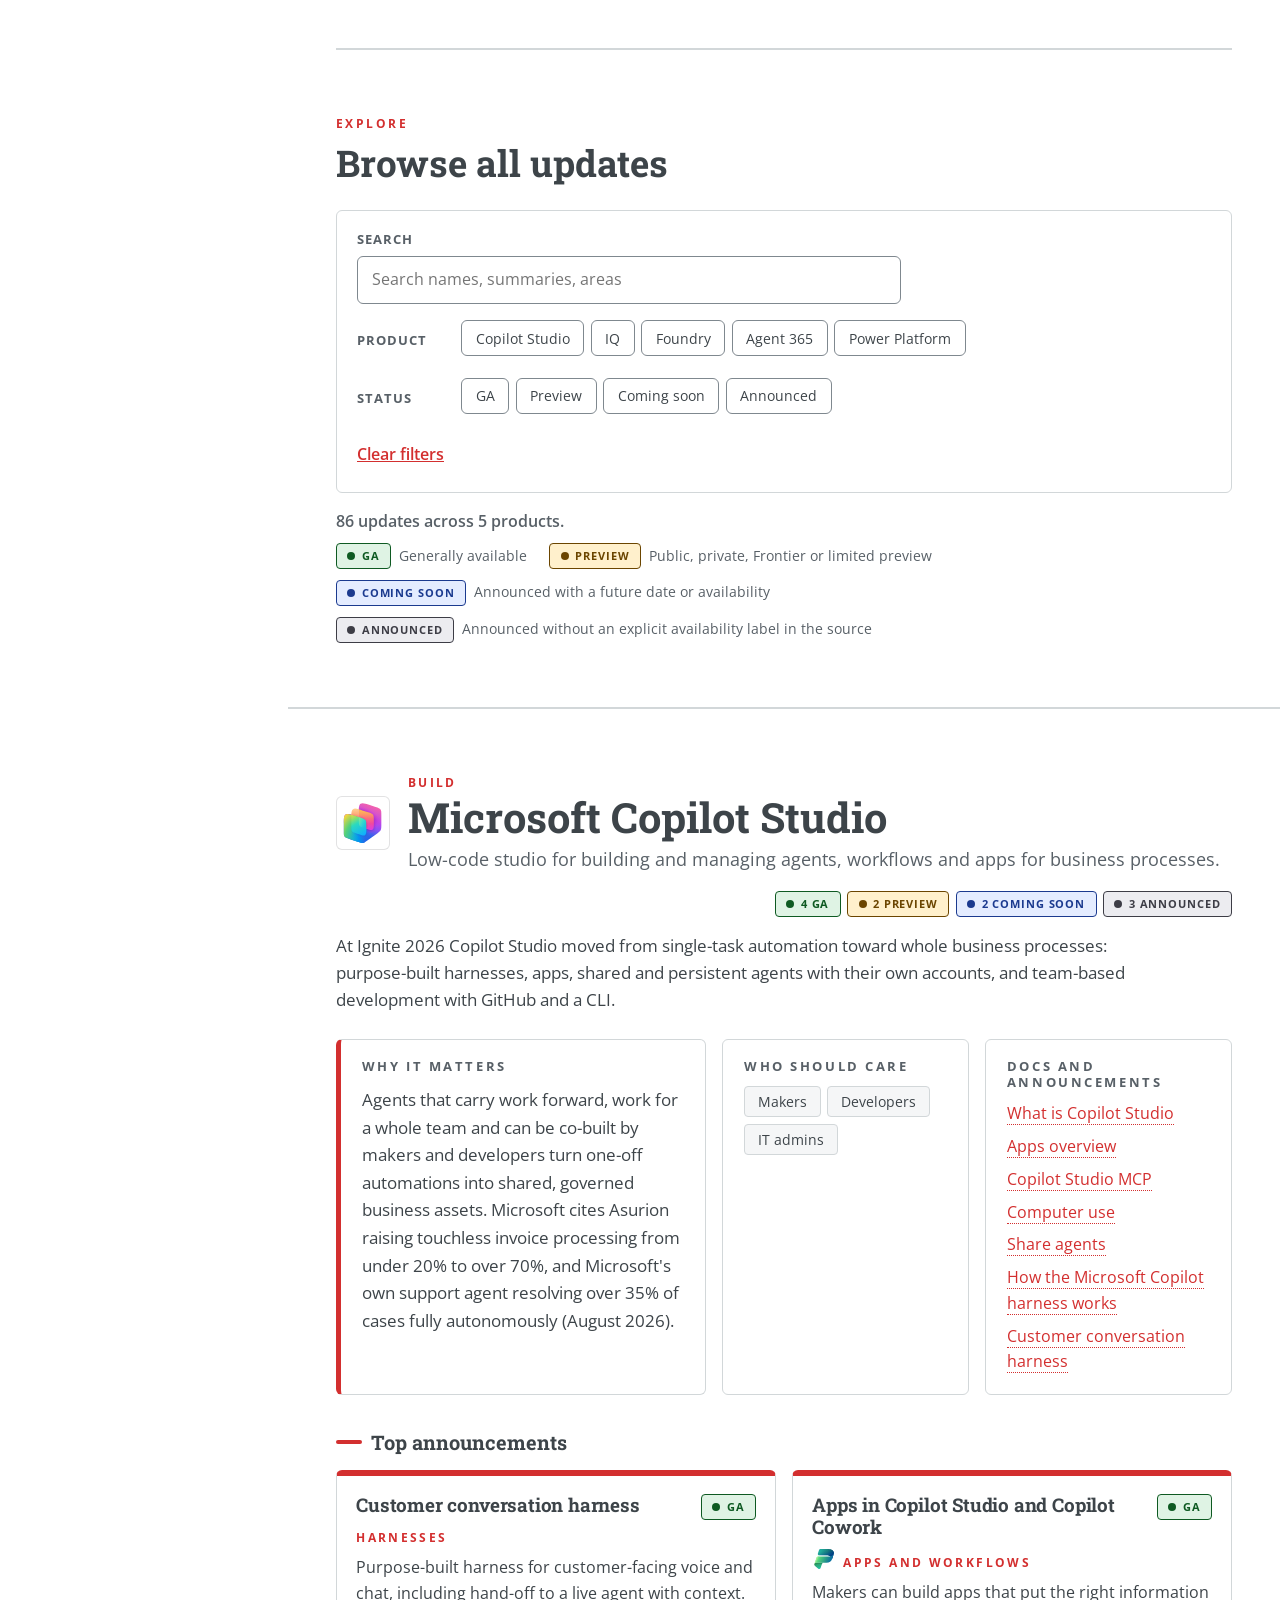
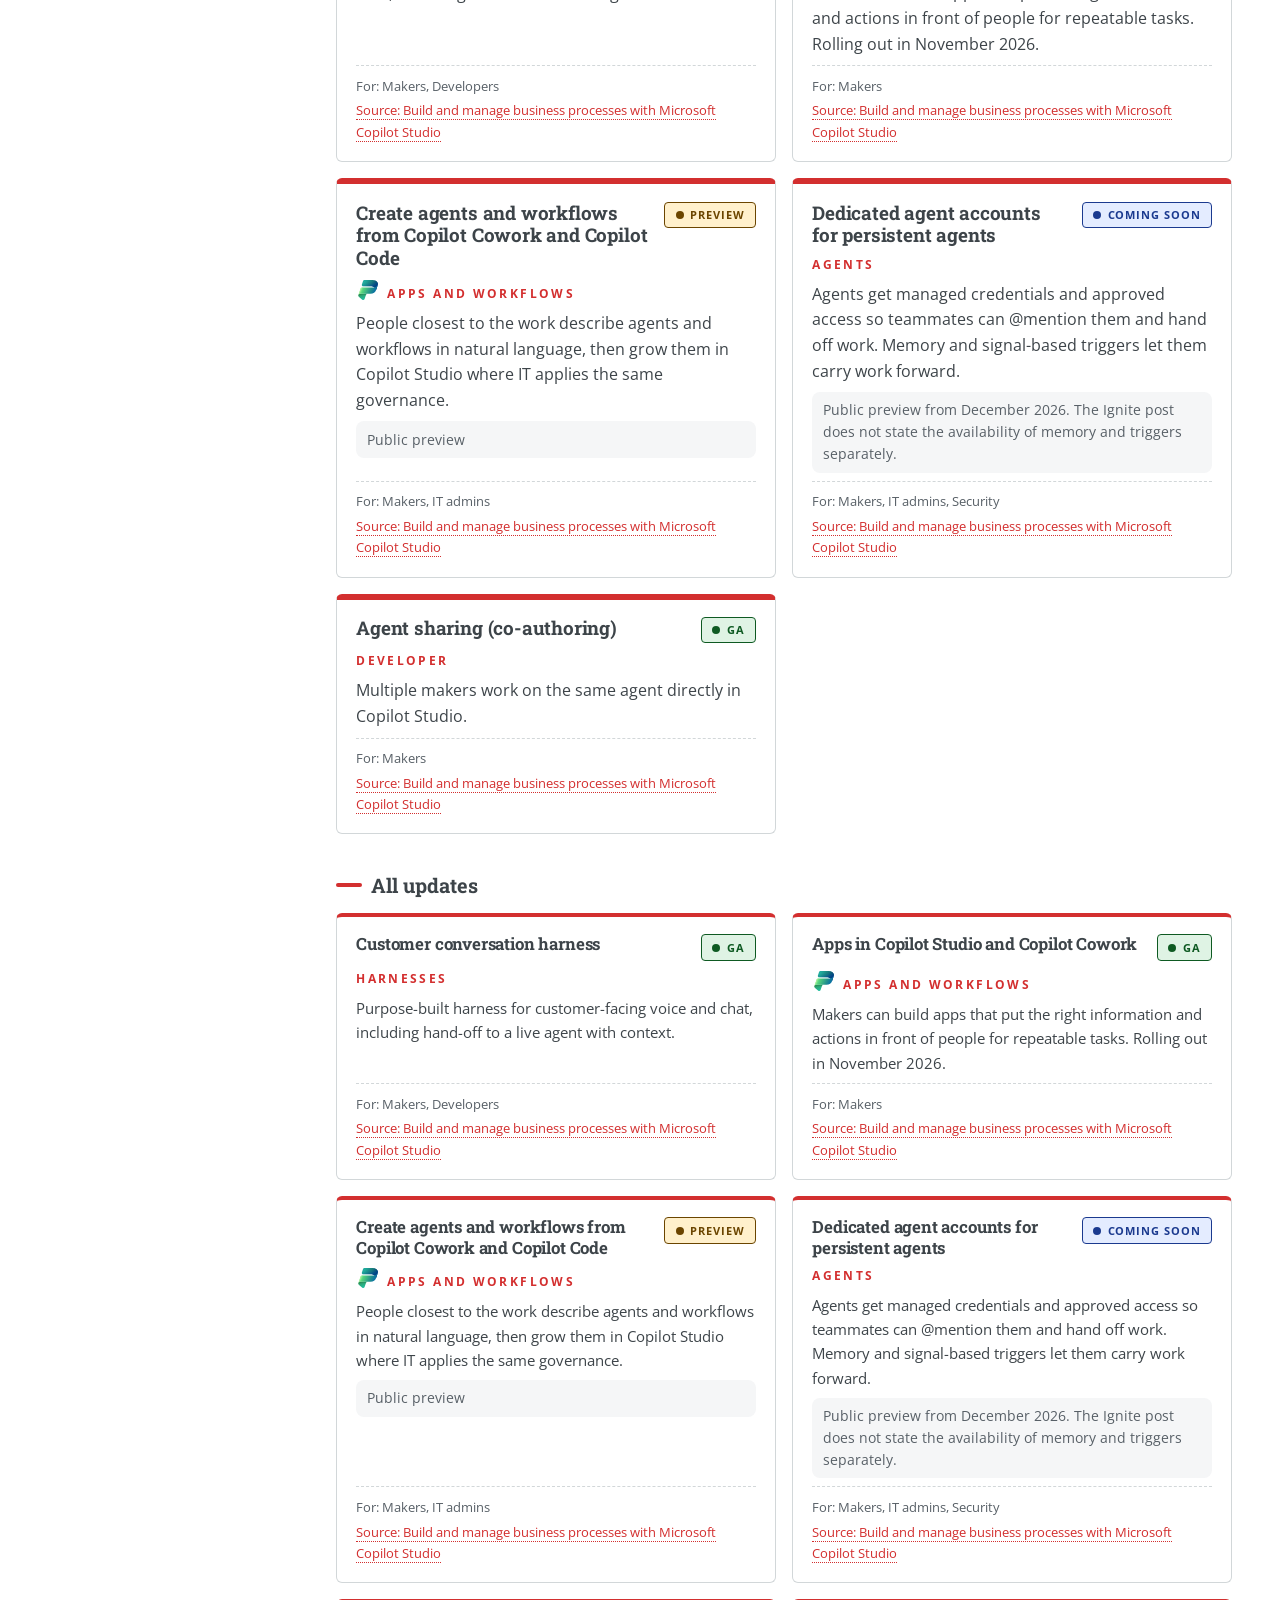
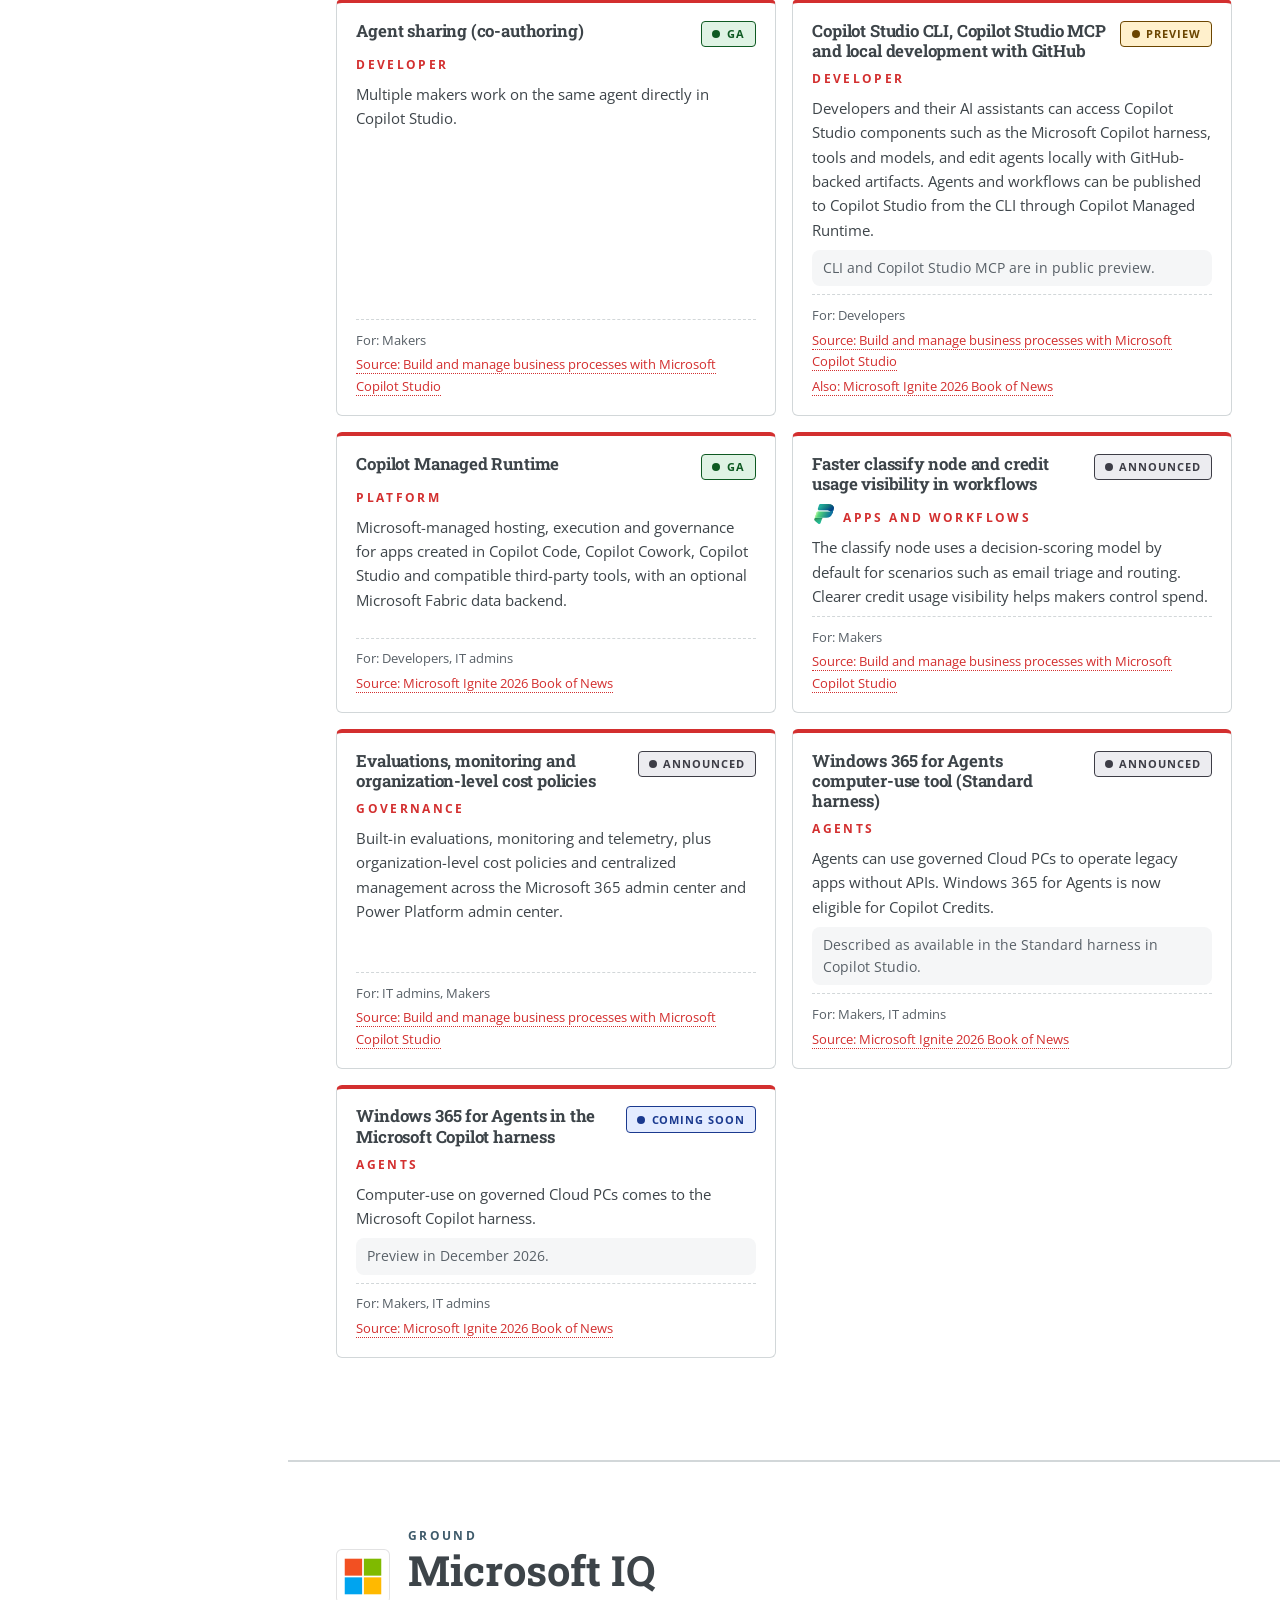
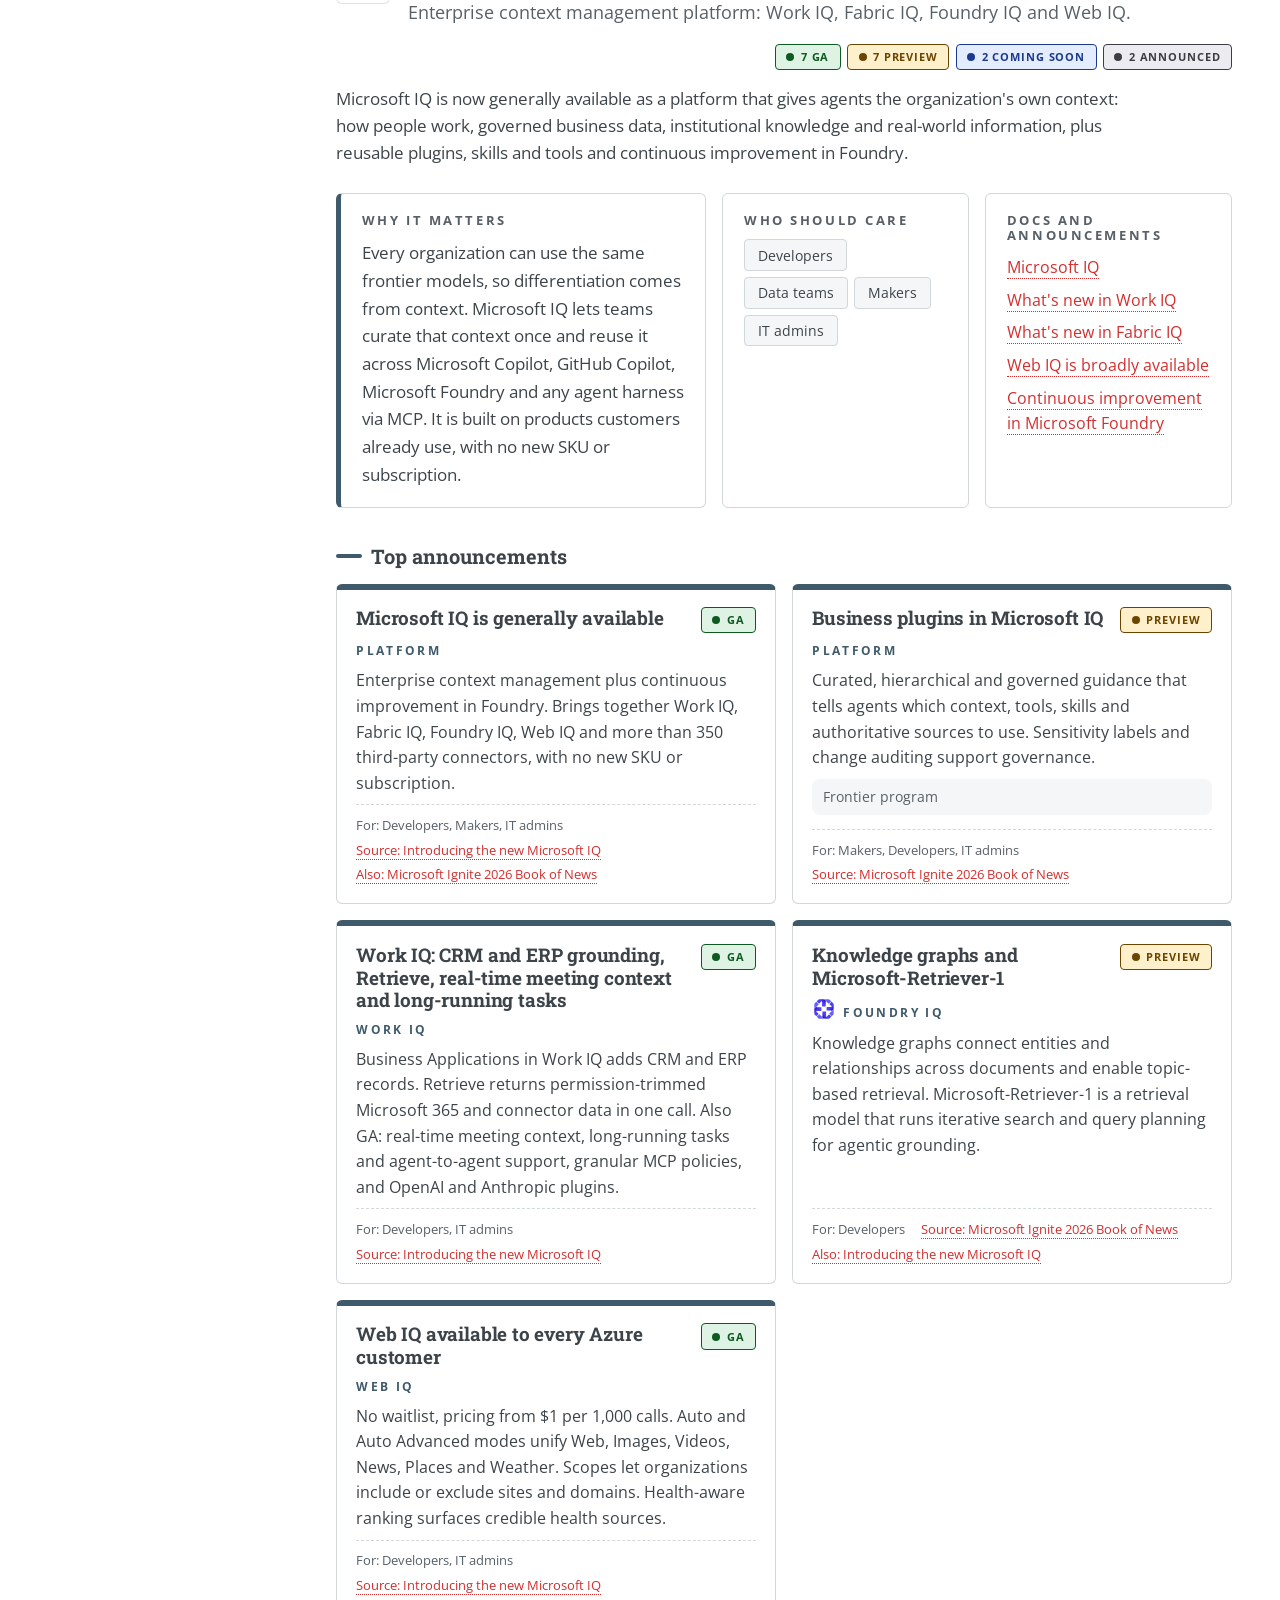
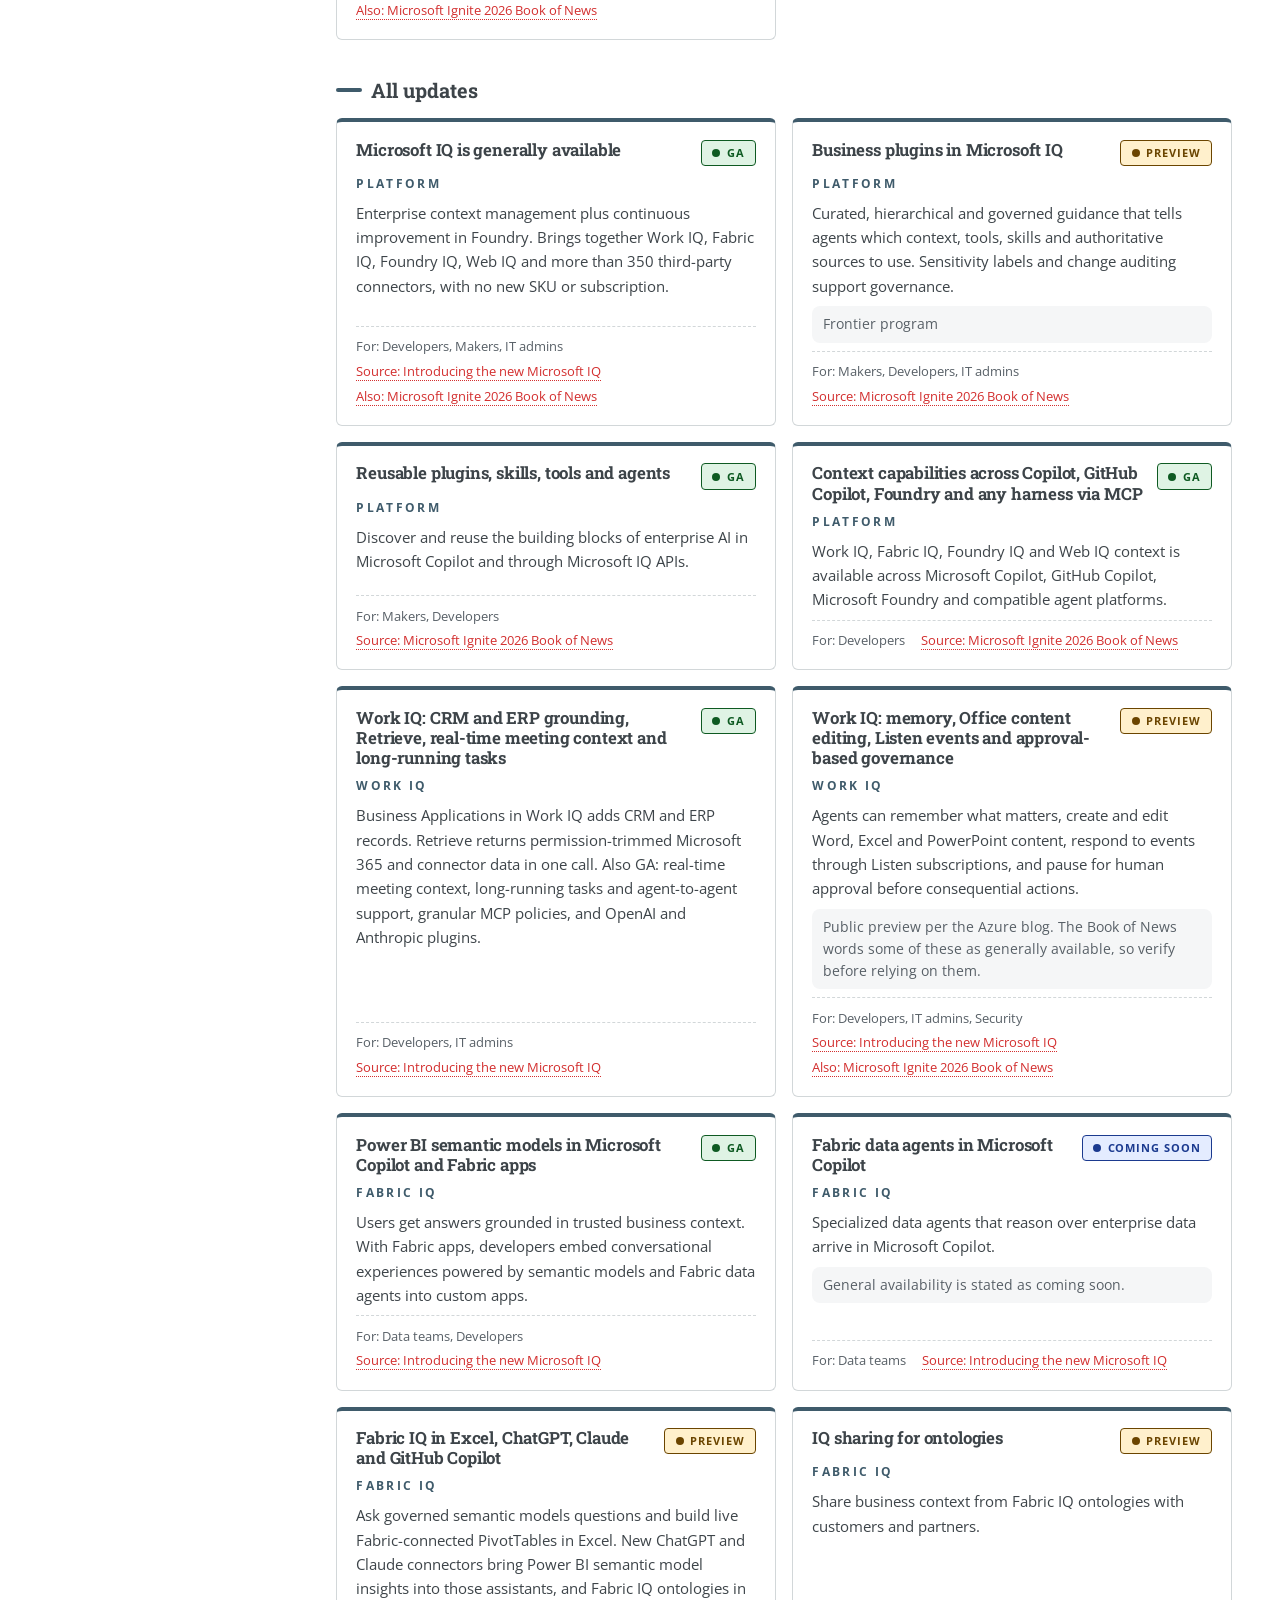
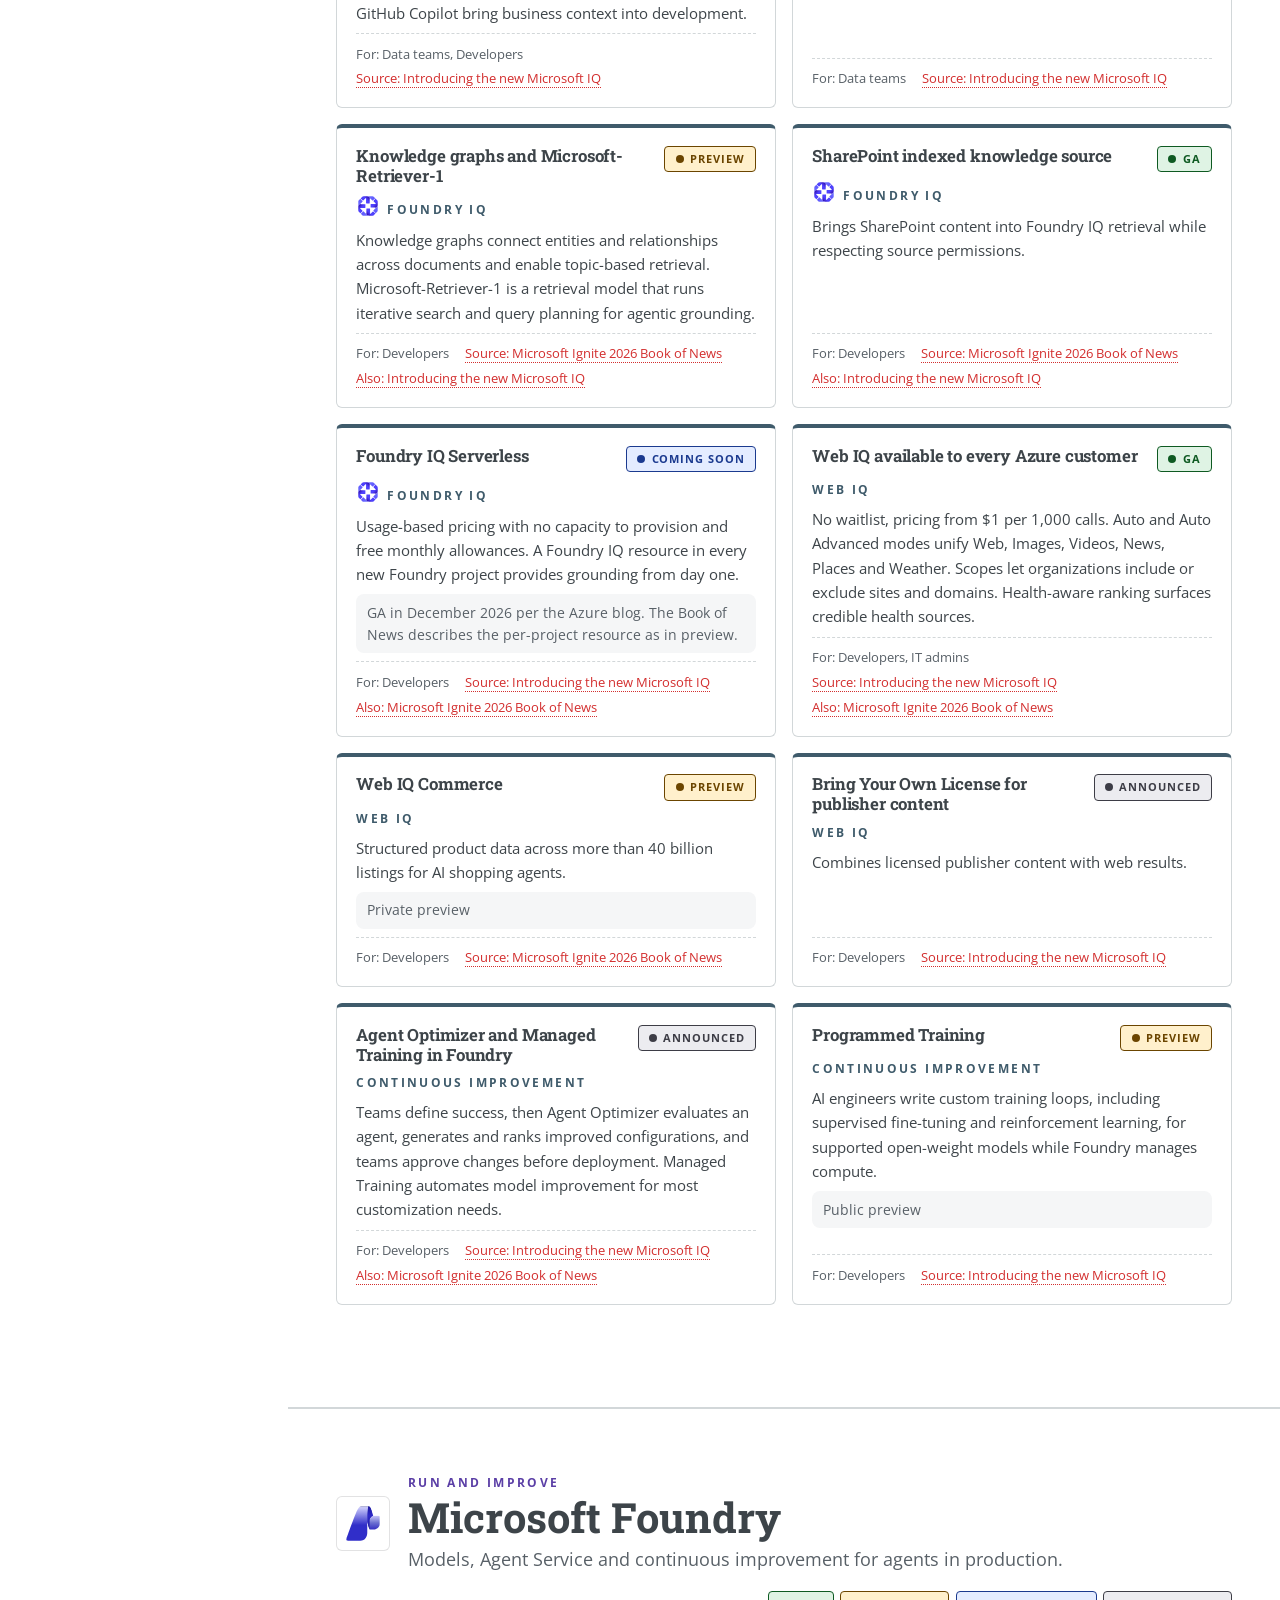
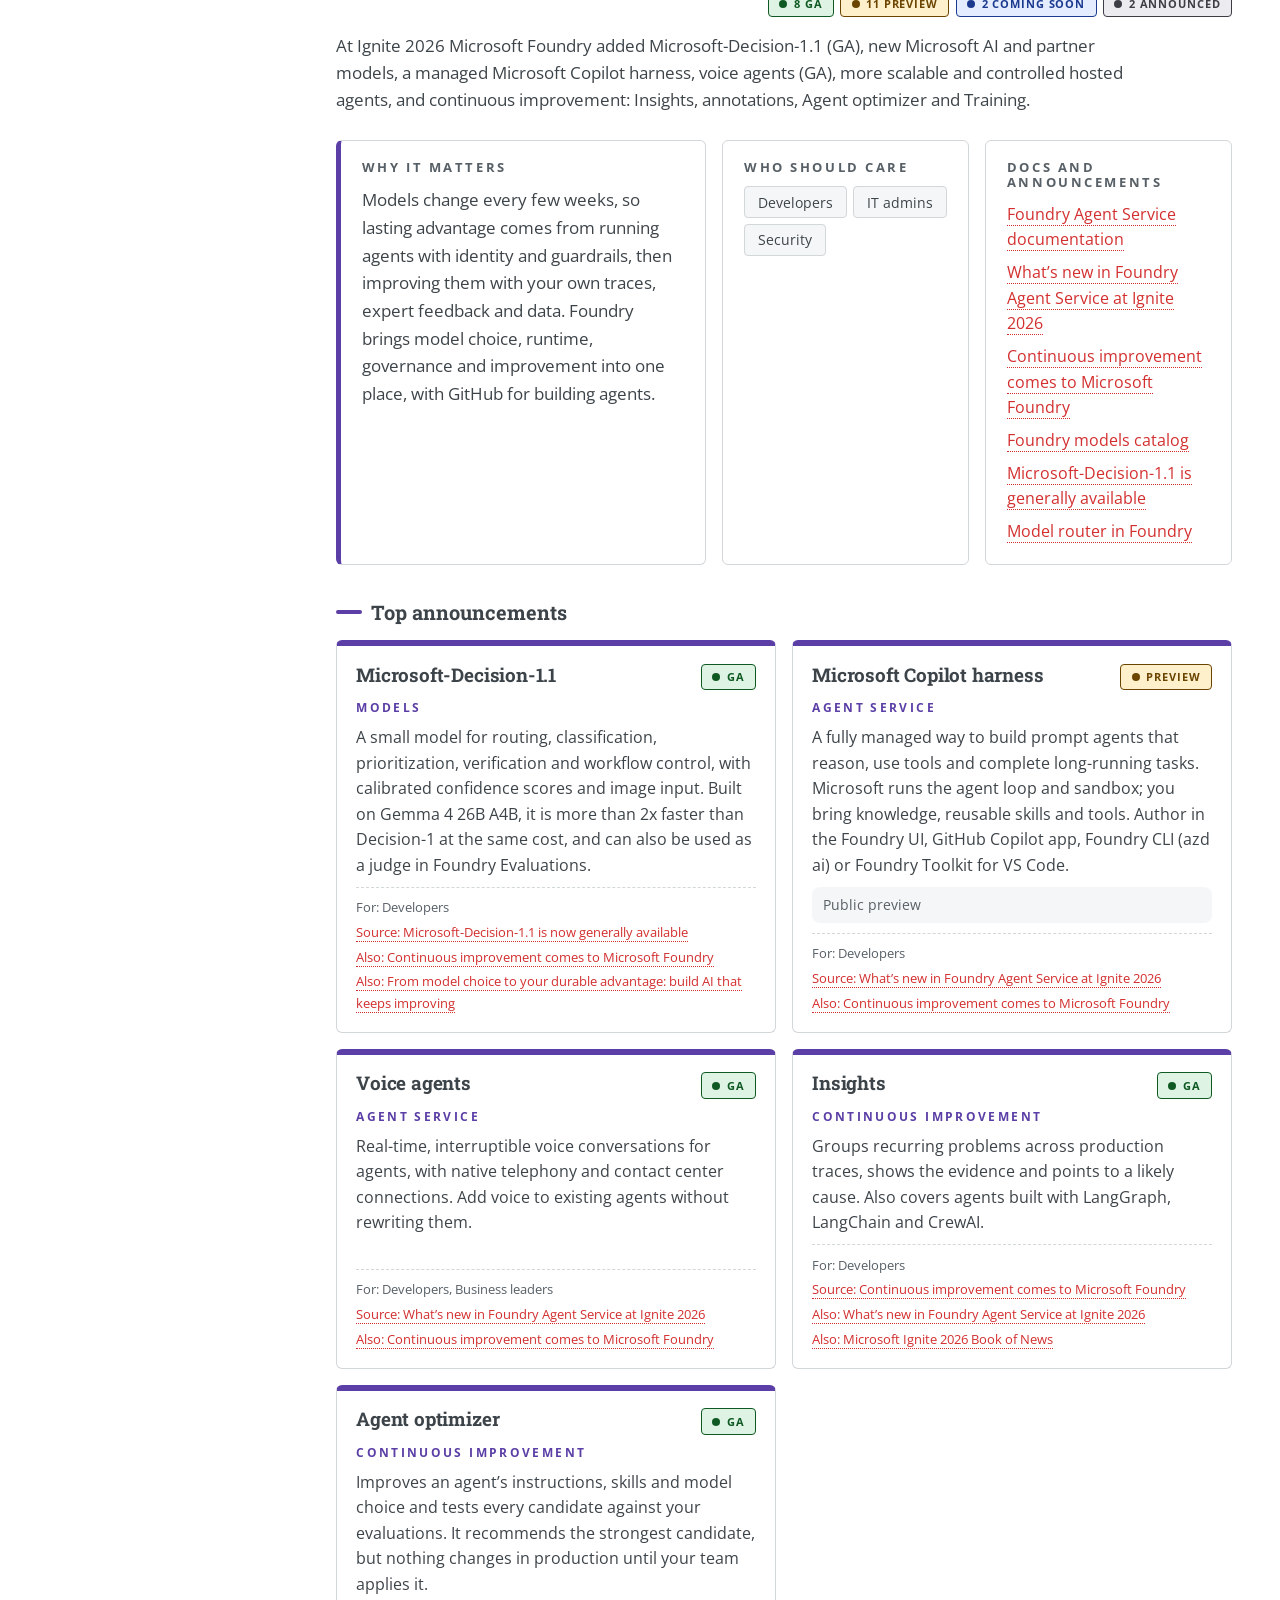
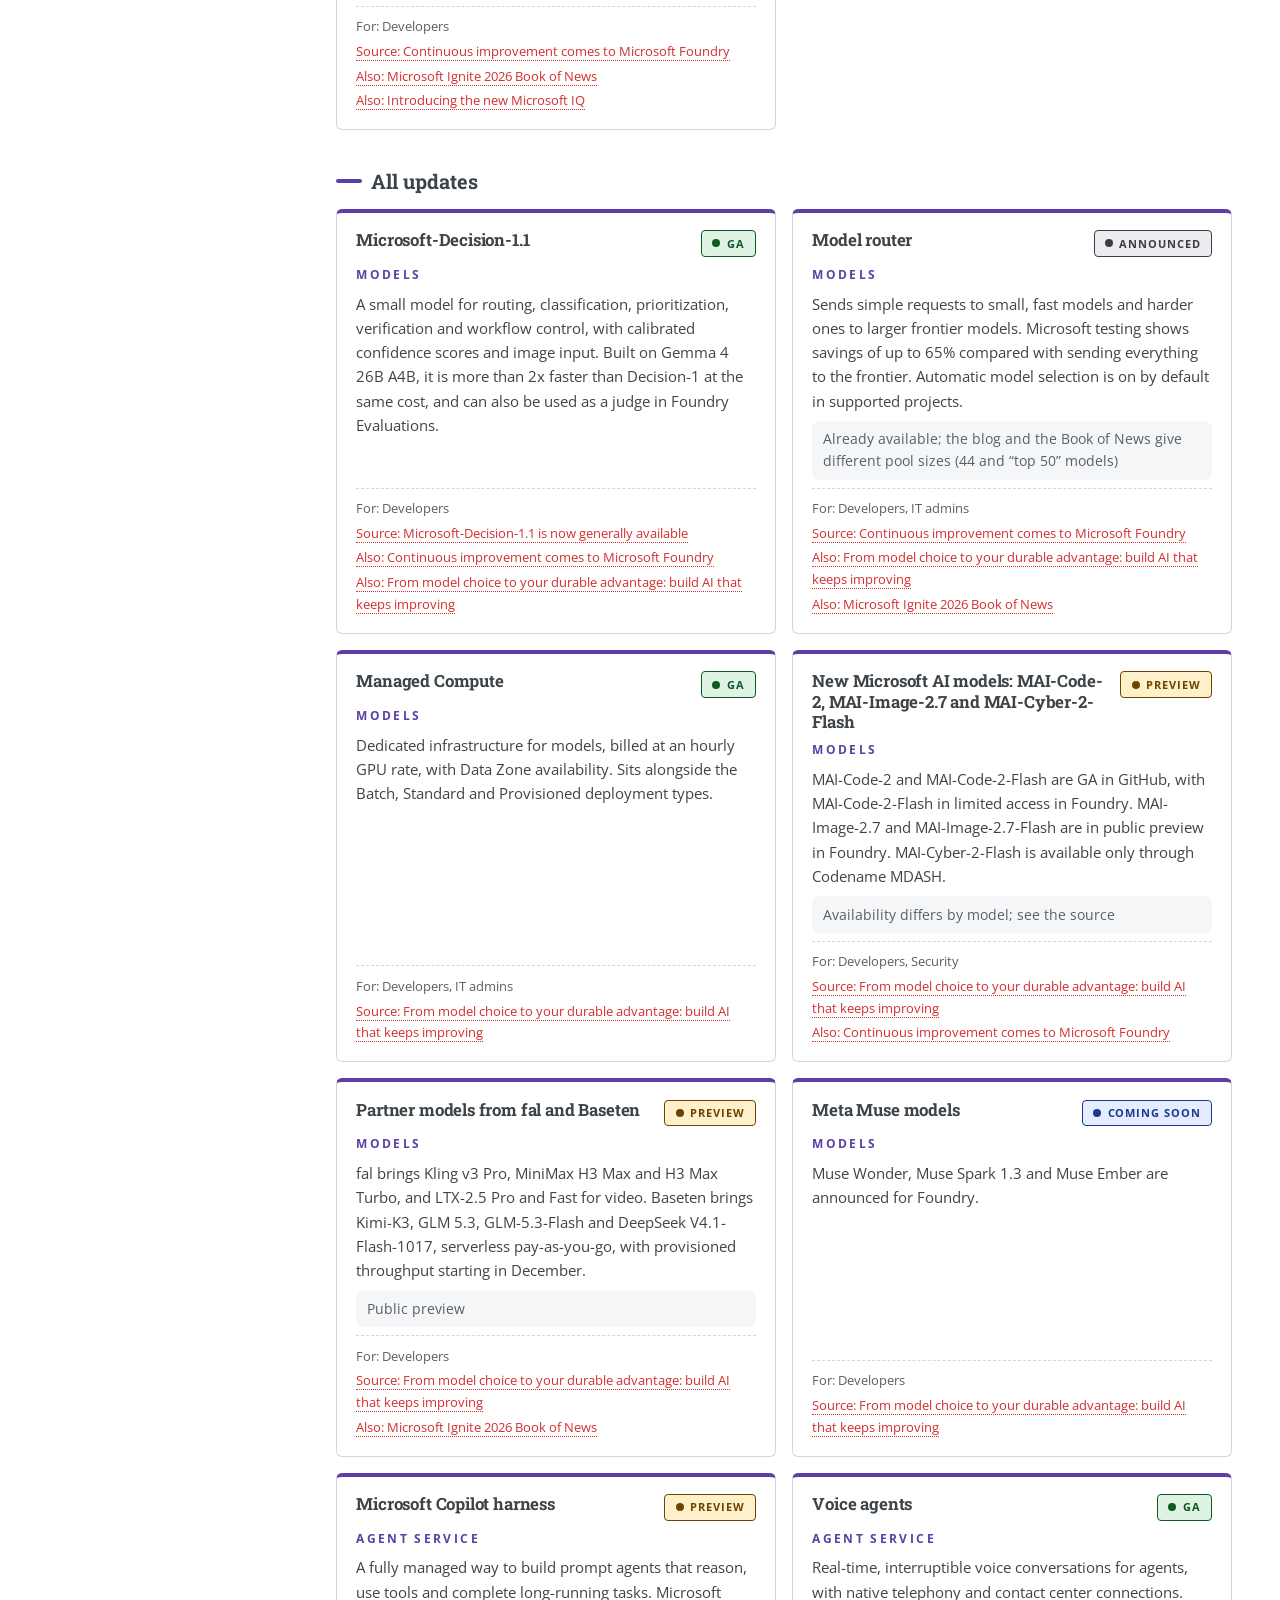
==== commit 20a4bfaf: "Use Microsoft logo and 'Microsoft Ignite 2026' in the site header Co-authored-by: Copilot App <22355" ====
--- a/index.html
+++ b/index.html
@@ -9,14 +9,14 @@
   <meta property="og:type" content="website">
   <meta property="og:title" content="Microsoft Ignite 2026 updates: Copilot Studio, Microsoft IQ, Agent 365 and Power Platform">
   <meta property="og:description" content="What was announced for Copilot Studio, Microsoft IQ, Agent 365 and Power Platform at Ignite 2026, with GA, preview and coming-soon status and source links.">
-  <meta property="og:site_name" content="Ignite 2026 updates">
+  <meta property="og:site_name" content="Microsoft Ignite 2026 updates">
   <meta name="twitter:card" content="summary">
   <meta name="twitter:title" content="Microsoft Ignite 2026 updates: Copilot Studio, Microsoft IQ, Agent 365 and Power Platform">
   <meta name="twitter:description" content="Unofficial summary with availability status and source links.">
   <link rel="icon" href="data:image/svg+xml,%3Csvg xmlns='http://www.w3.org/2000/svg' viewBox='0 0 32 32'%3E%3Crect width='32' height='32' rx='8' fill='%230b5cad'/%3E%3Cpath d='M16 5l2.6 7.4L26 15l-7.4 2.6L16 25l-2.6-7.4L6 15l7.4-2.6z' fill='white'/%3E%3C/svg%3E">
-  <link rel="stylesheet" href="assets/style.css?v=20261126h">
-  <link rel="stylesheet" href="assets/editorial.css?v=20261126h">
-  <script src="assets/app.js?v=20261126h" defer></script>
+  <link rel="stylesheet" href="assets/style.css?v=20261126i">
+  <link rel="stylesheet" href="assets/editorial.css?v=20261126i">
+  <script src="assets/app.js?v=20261126i" defer></script>
 </head>
 <body>
   <a class="skip-link" href="#main">Skip to main content</a>
@@ -24,8 +24,8 @@
   <header class="site-header">
     <div class="wrap header-inner">
       <a class="brand" href="#top">
-        <span class="logo" aria-hidden="true"><svg viewBox="0 0 24 24" fill="currentColor"><path d="M12 2l2.4 6.6L21 11l-6.6 2.4L12 20l-2.4-6.6L3 11l6.6-2.4z"/></svg></span>
-        <span>Ignite 2026</span>
+        <img class="brand-logo" src="assets/icons/microsoft.svg" alt="Microsoft" width="40" height="40">
+        <span>Microsoft Ignite 2026</span>
         <span class="brand-sub">Agent platform updates</span>
       </a>
       <nav aria-label="Primary">
--- a/assets/style.css
+++ b/assets/style.css
@@ -78,6 +78,7 @@
 .brand { display: inline-flex; align-items: center; gap: 0.6rem; color: var(--text); text-decoration: none; font-weight: 700; font-family: var(--font-head); white-space: nowrap; }
 .logo { width: 2rem; height: 2rem; border-radius: 9px; display: grid; place-items: center; background: linear-gradient(135deg, var(--build), var(--ground) 60%, var(--govern)); color: #fff; }
 .logo svg { width: 1.15rem; height: 1.15rem; }
+.brand-logo { width: 2.2rem; height: 2.2rem; flex: none; }
 .brand-sub { display: none; font-weight: 500; font-family: var(--font); font-size: 0.85rem; color: var(--muted); }
 .site-header nav { min-width: 0; }
 .nav-list { display: flex; gap: 0.15rem; justify-content: center; overflow-x: auto; scrollbar-width: none; }
--- a/assets/editorial.css
+++ b/assets/editorial.css
@@ -100,6 +100,7 @@
   }
   :root[data-theme="editorial"] .brand { flex-direction: column; align-items: flex-start; gap: 0.75rem; padding-bottom: 1.5rem; border-bottom: 2px solid var(--border); white-space: normal; }
   :root[data-theme="editorial"] .logo { width: 2.6rem; height: 2.6rem; }
+  :root[data-theme="editorial"] .brand-logo { width: 2.8rem; height: 2.8rem; }
   :root[data-theme="editorial"] .brand > span:not(.logo):not(.brand-sub) { font-size: 1.5rem; line-height: 1.2; }
   :root[data-theme="editorial"] .brand-sub { display: block; font-size: 0.82rem; font-weight: 400; color: var(--muted); }
 
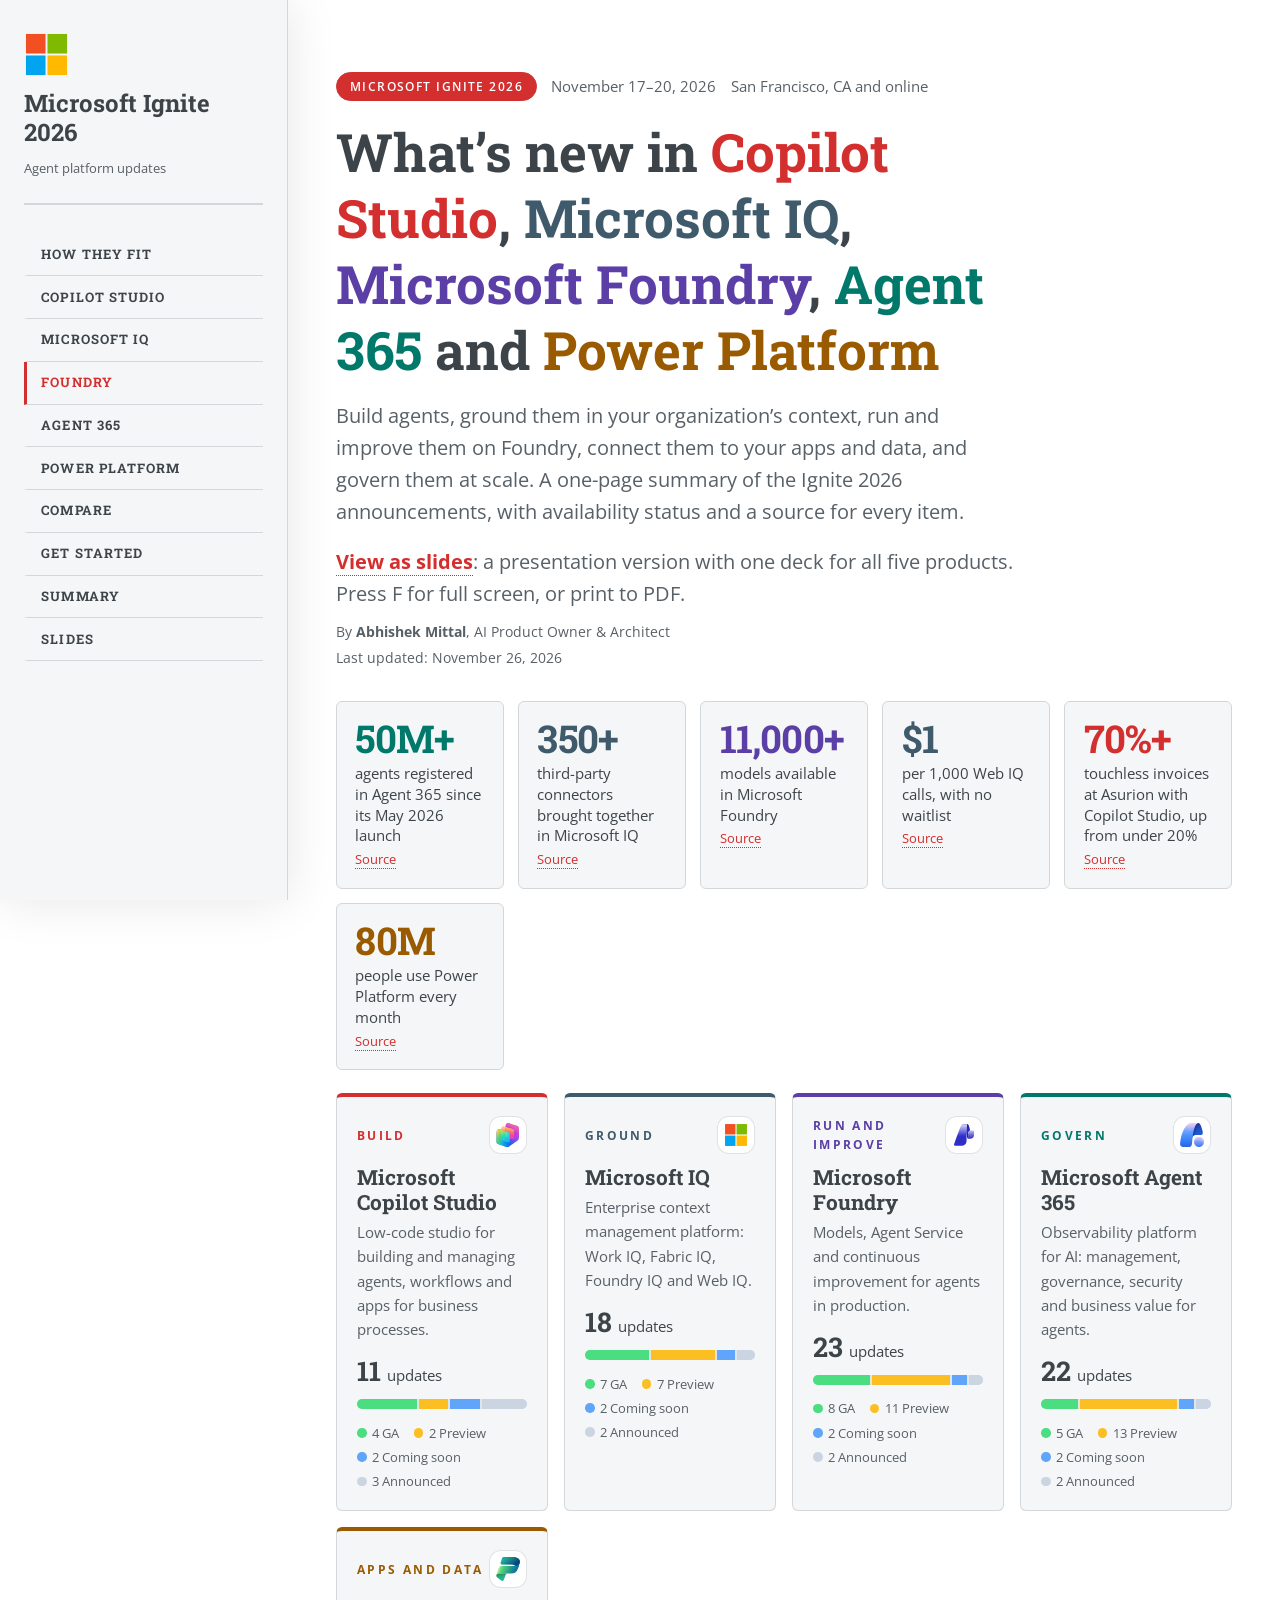
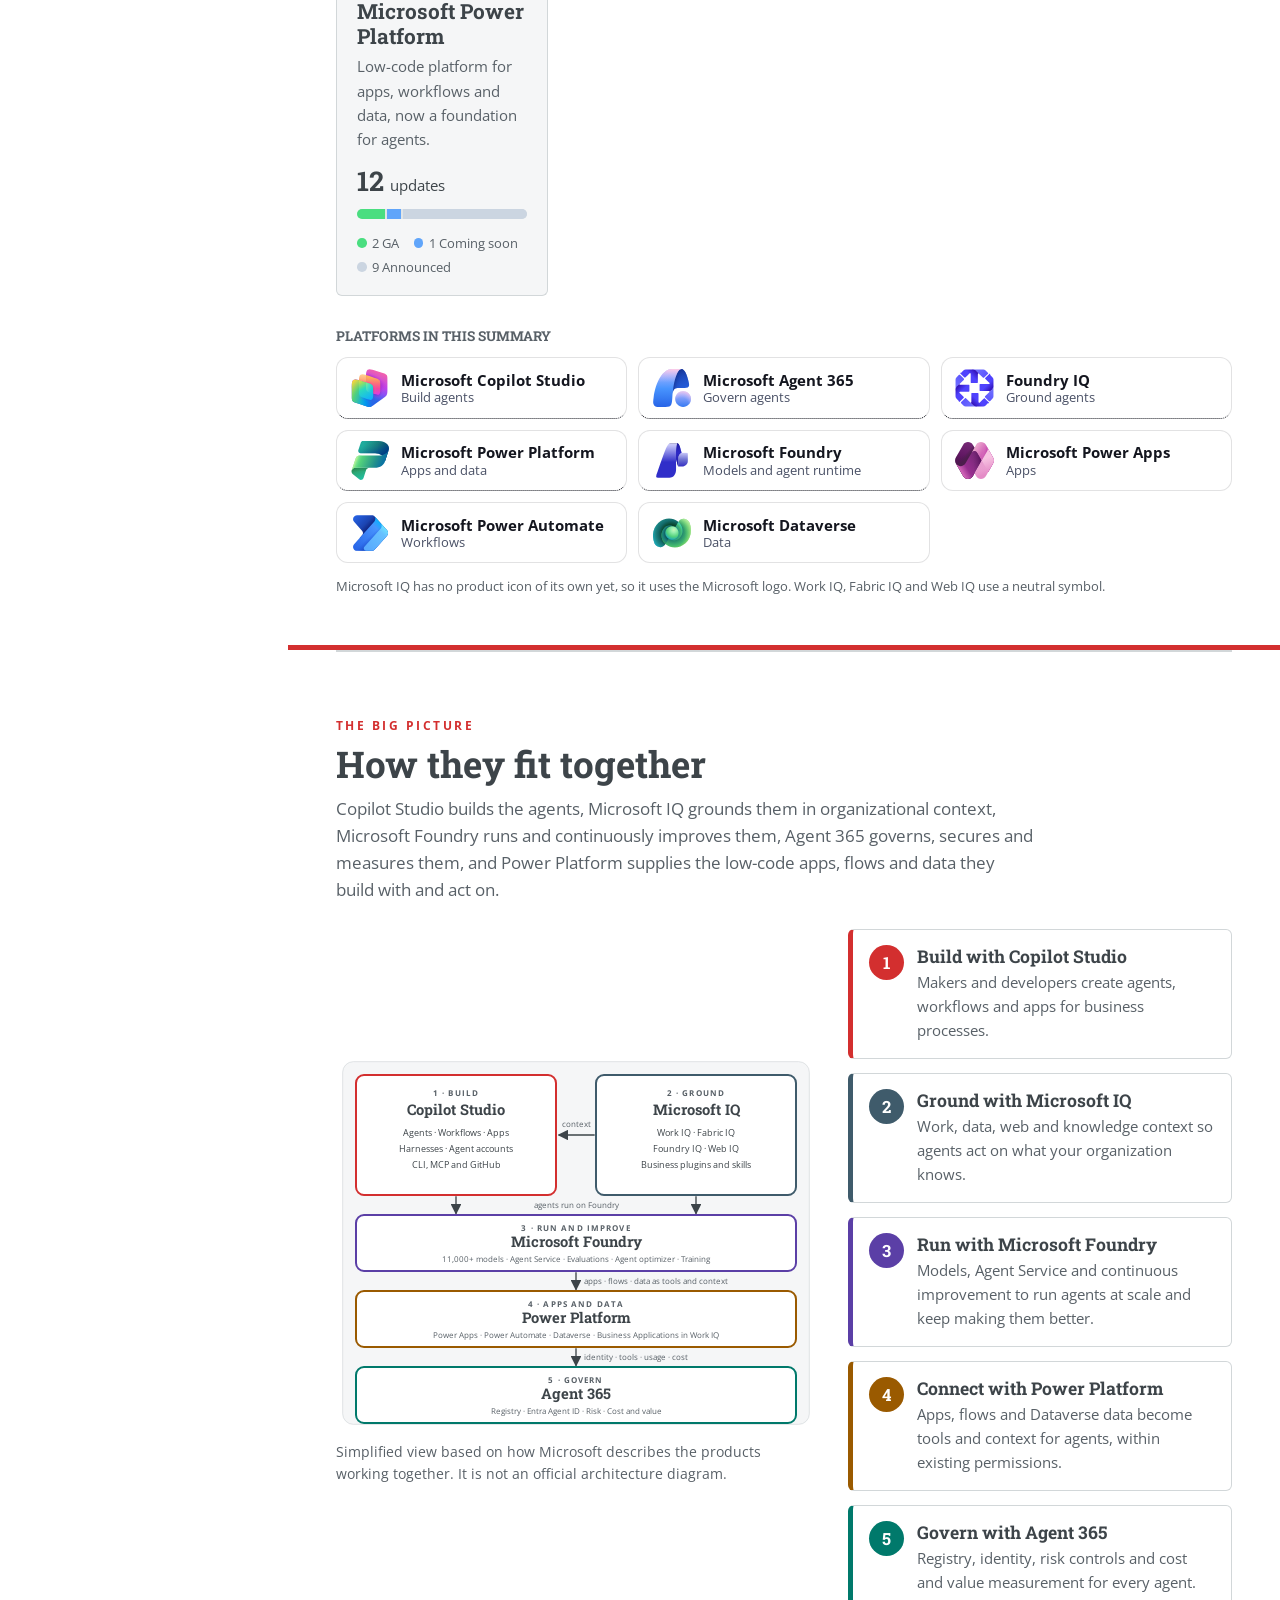
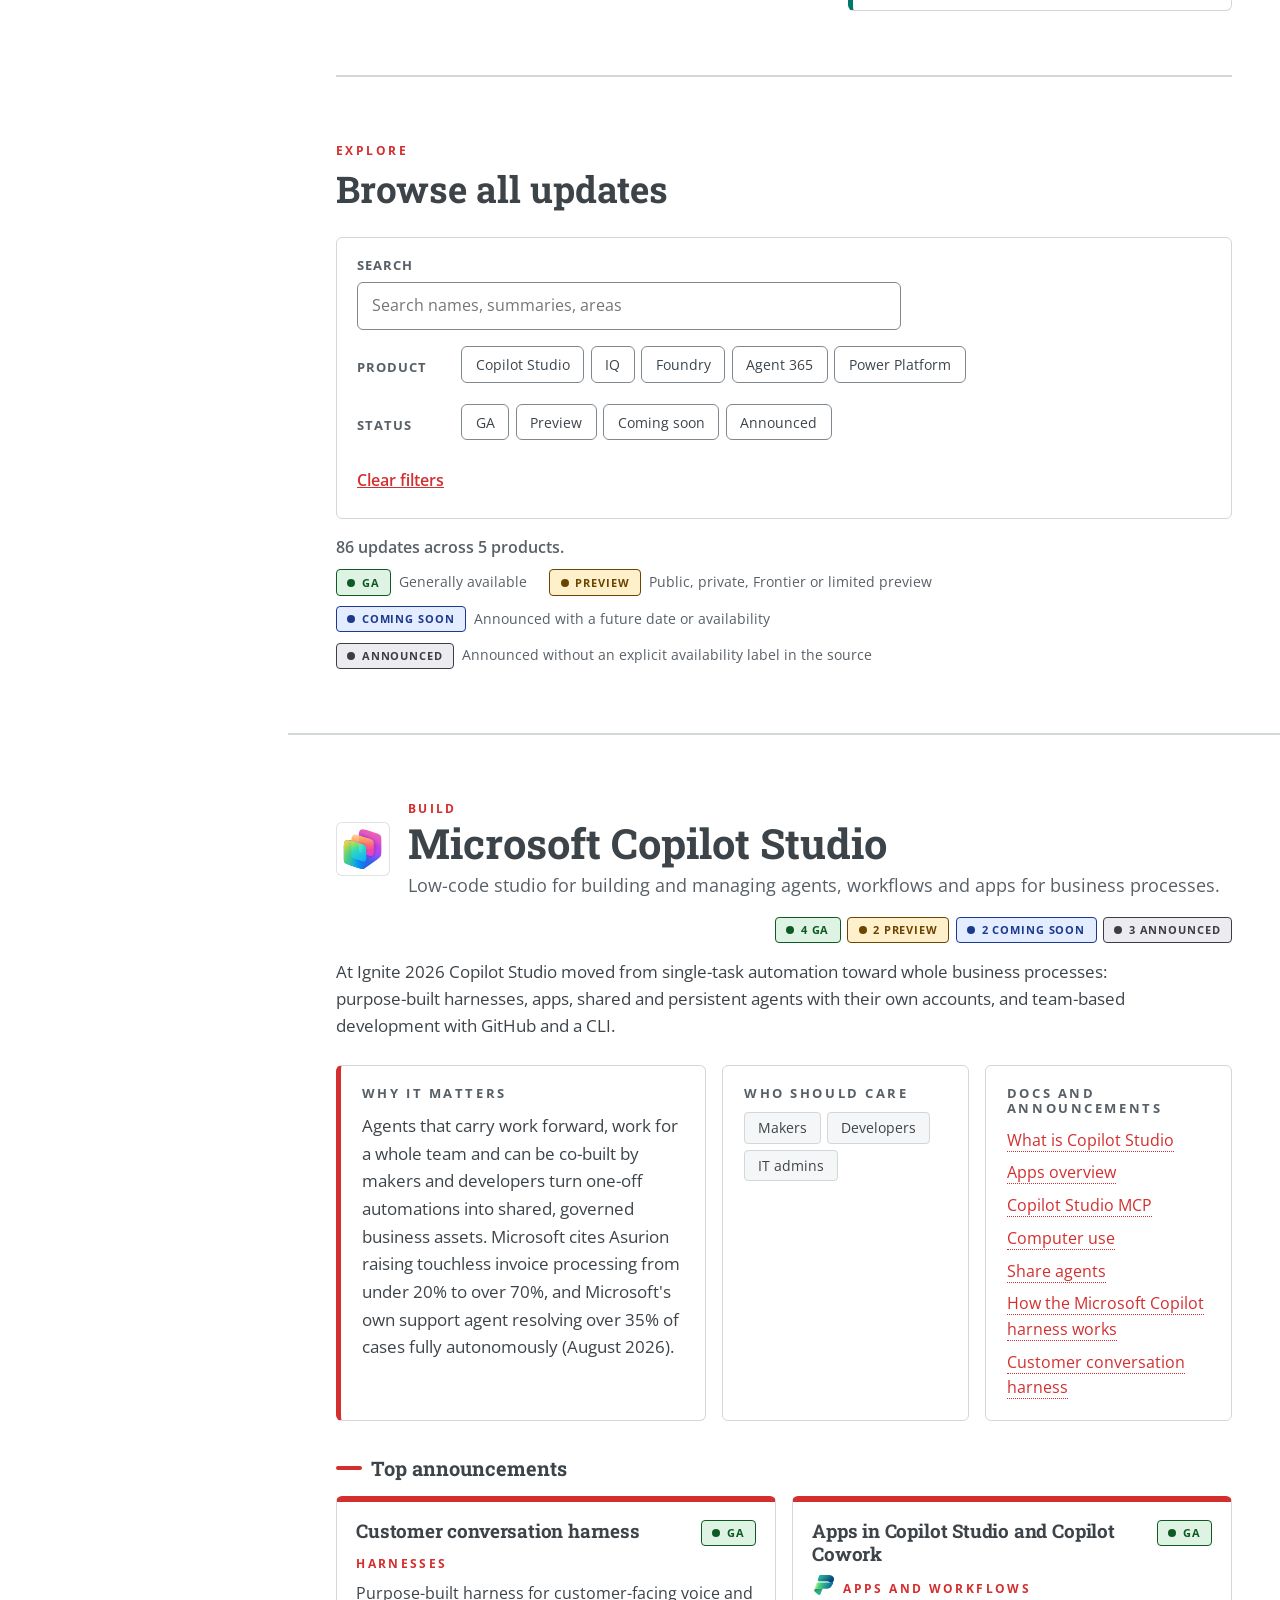
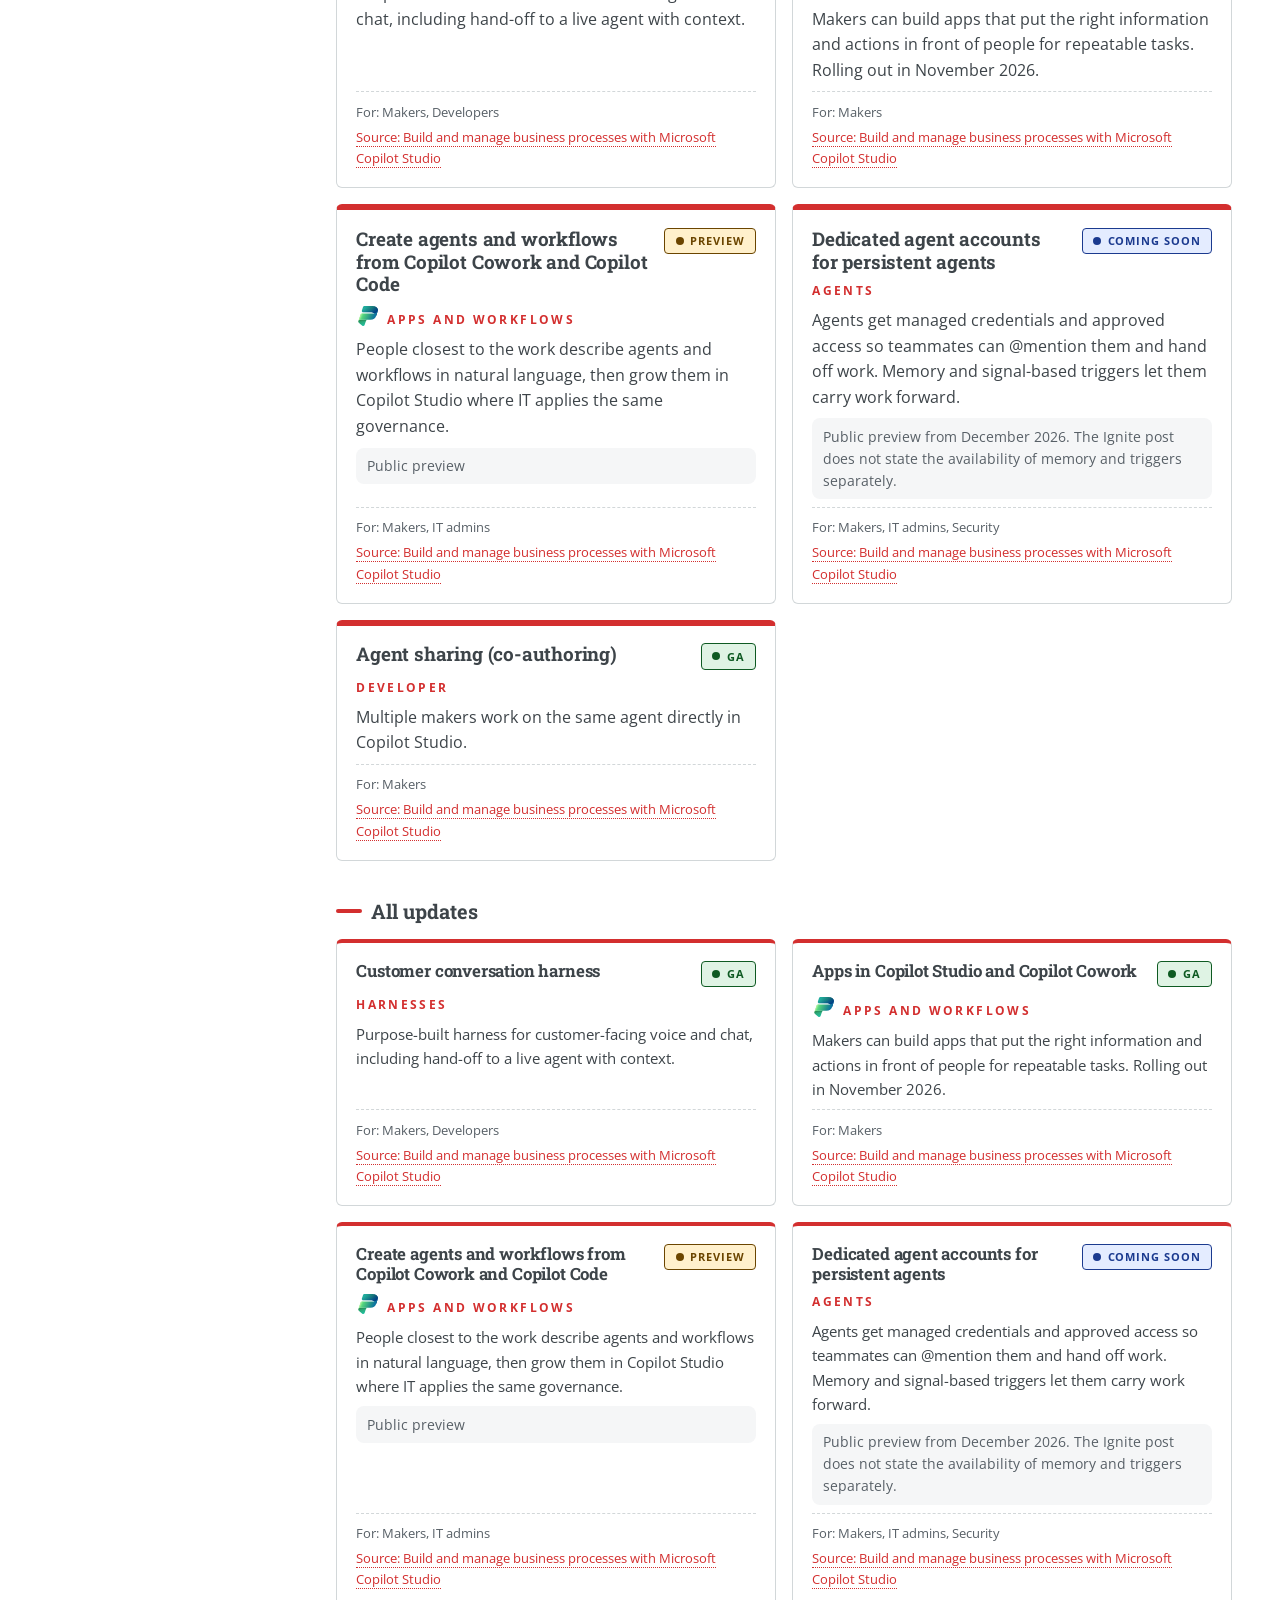
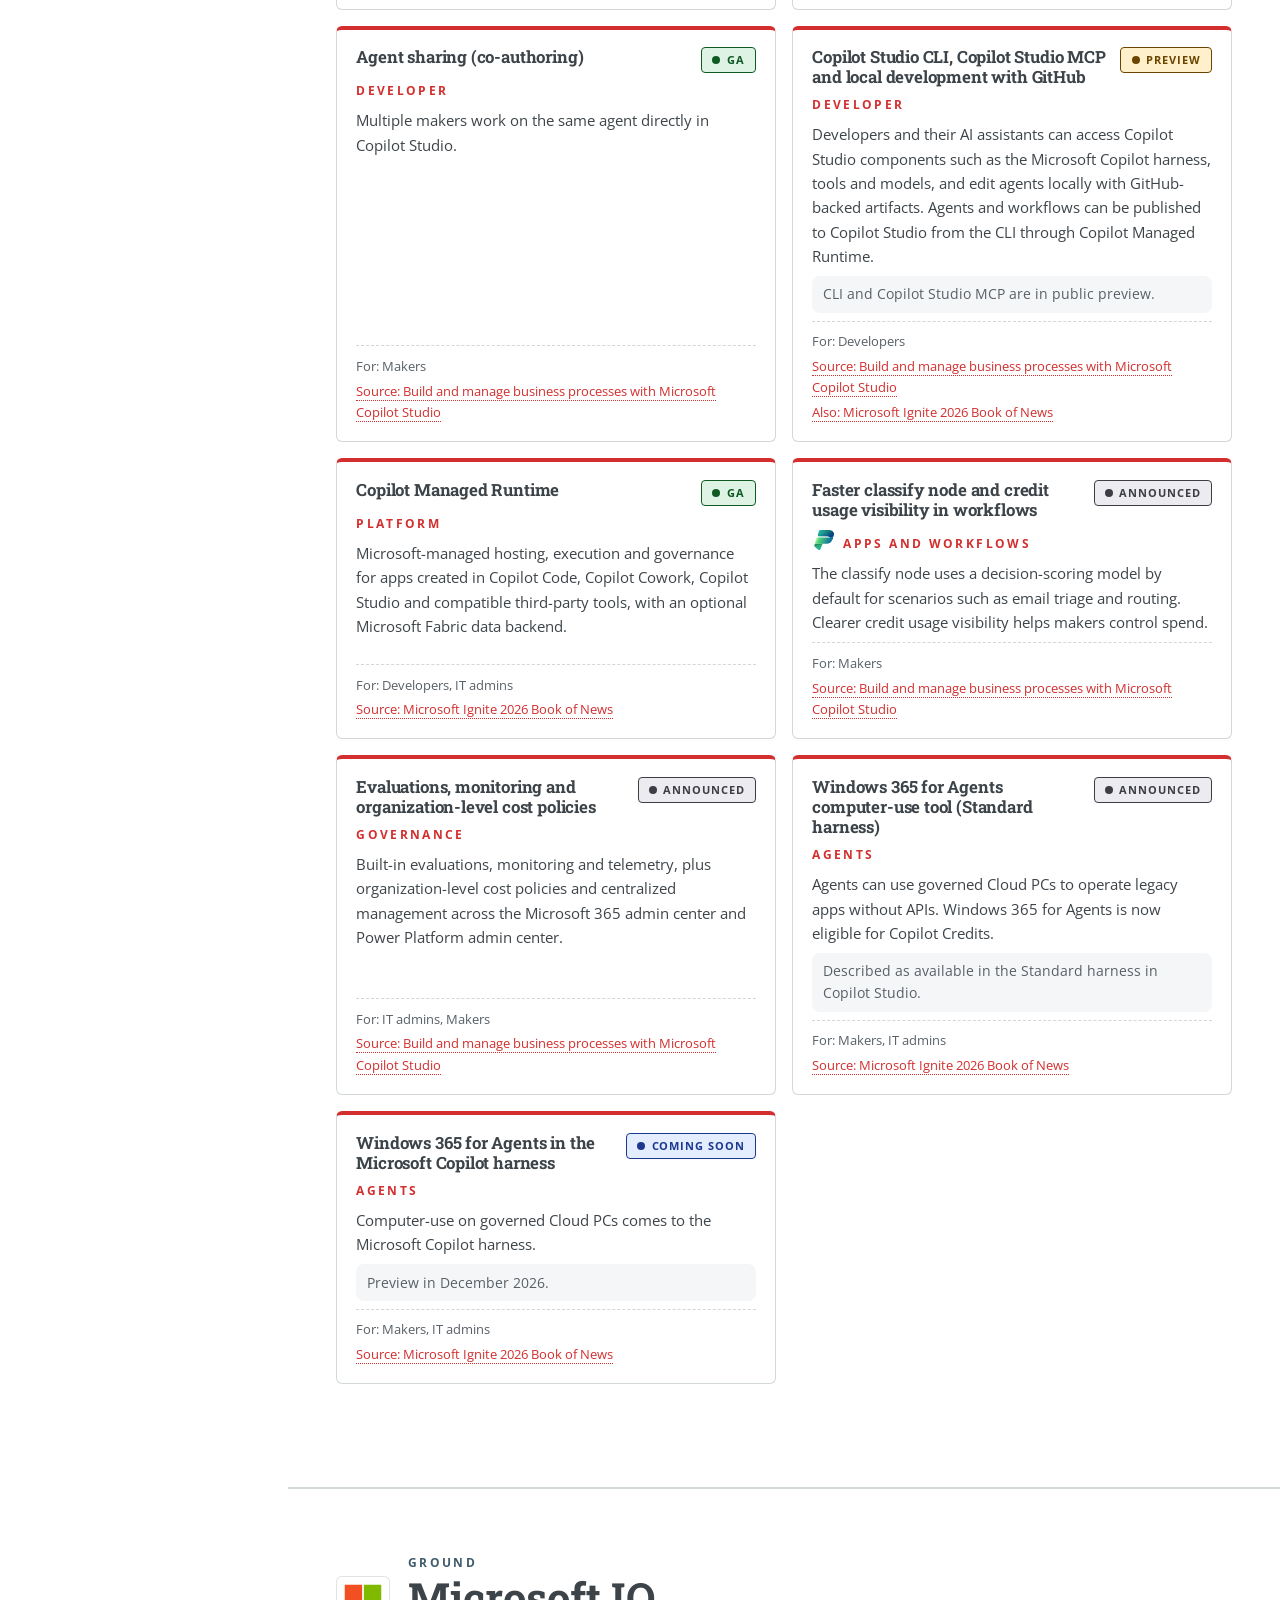
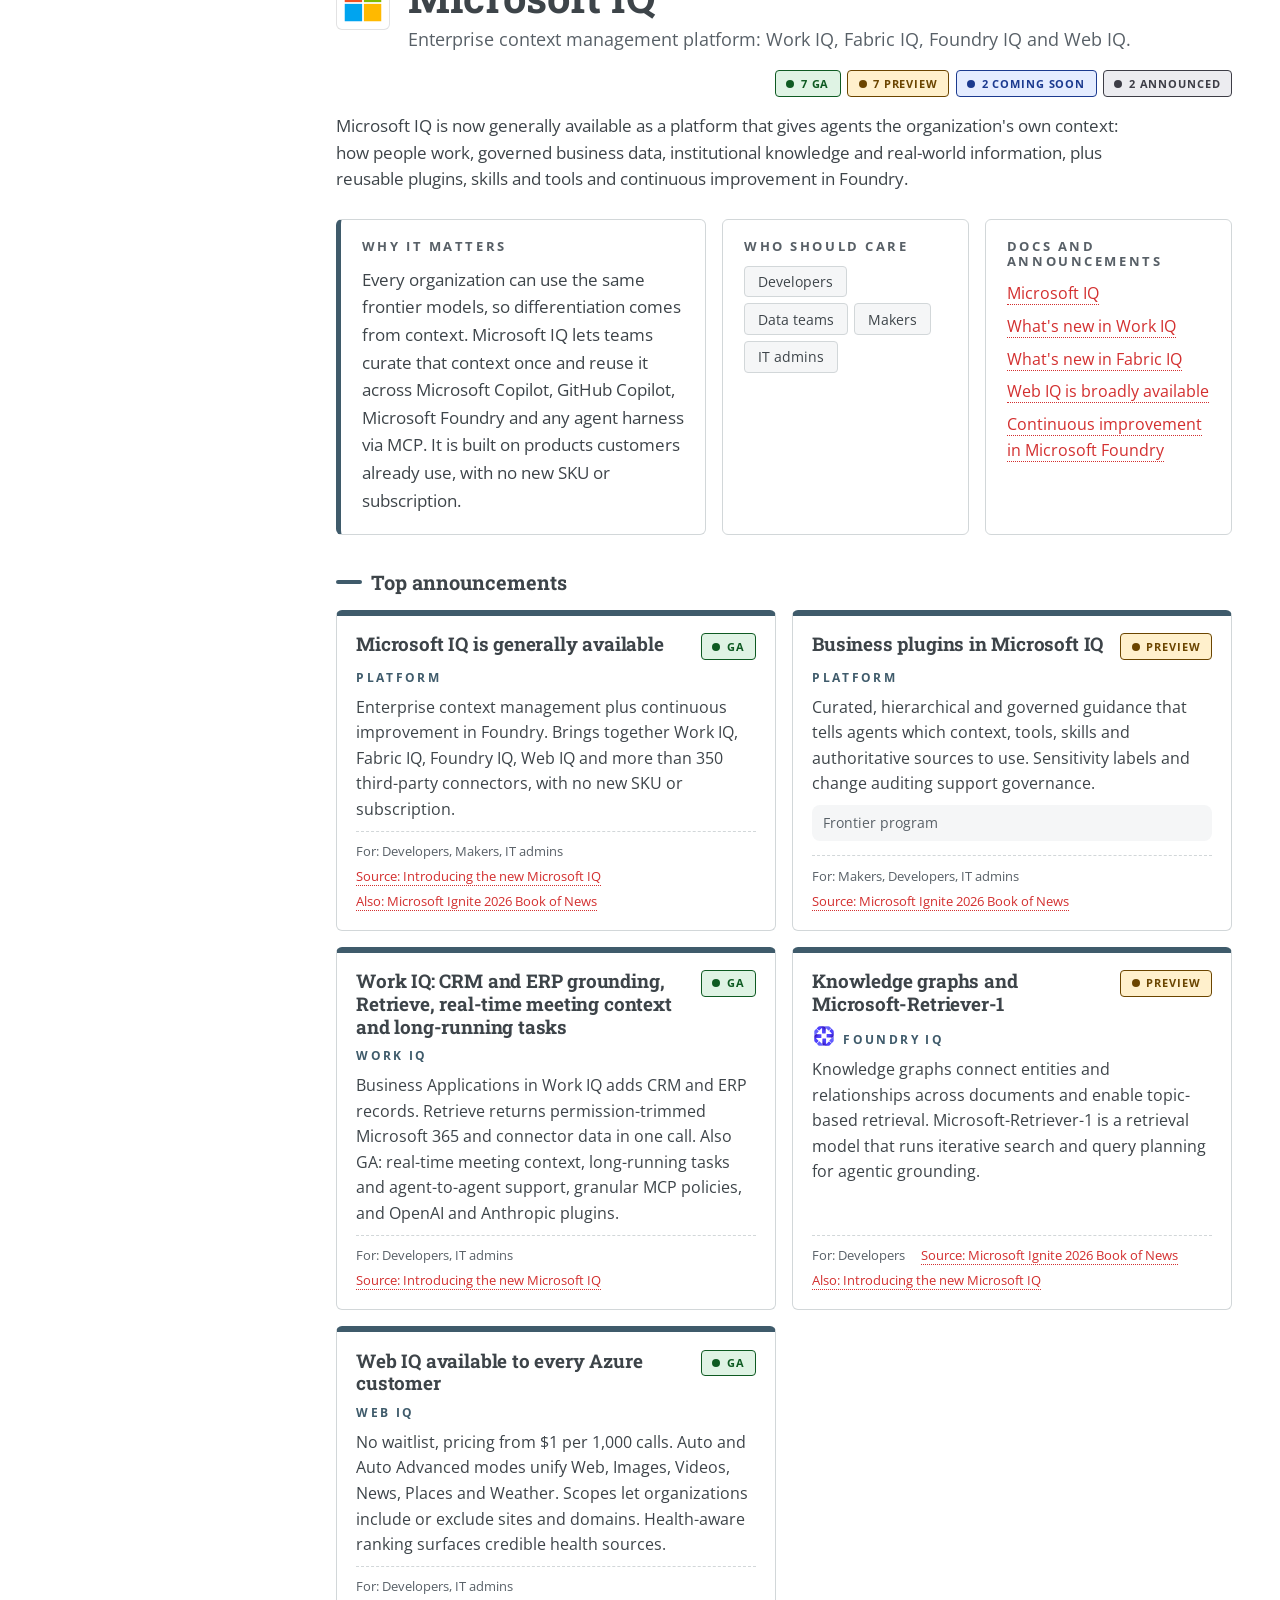
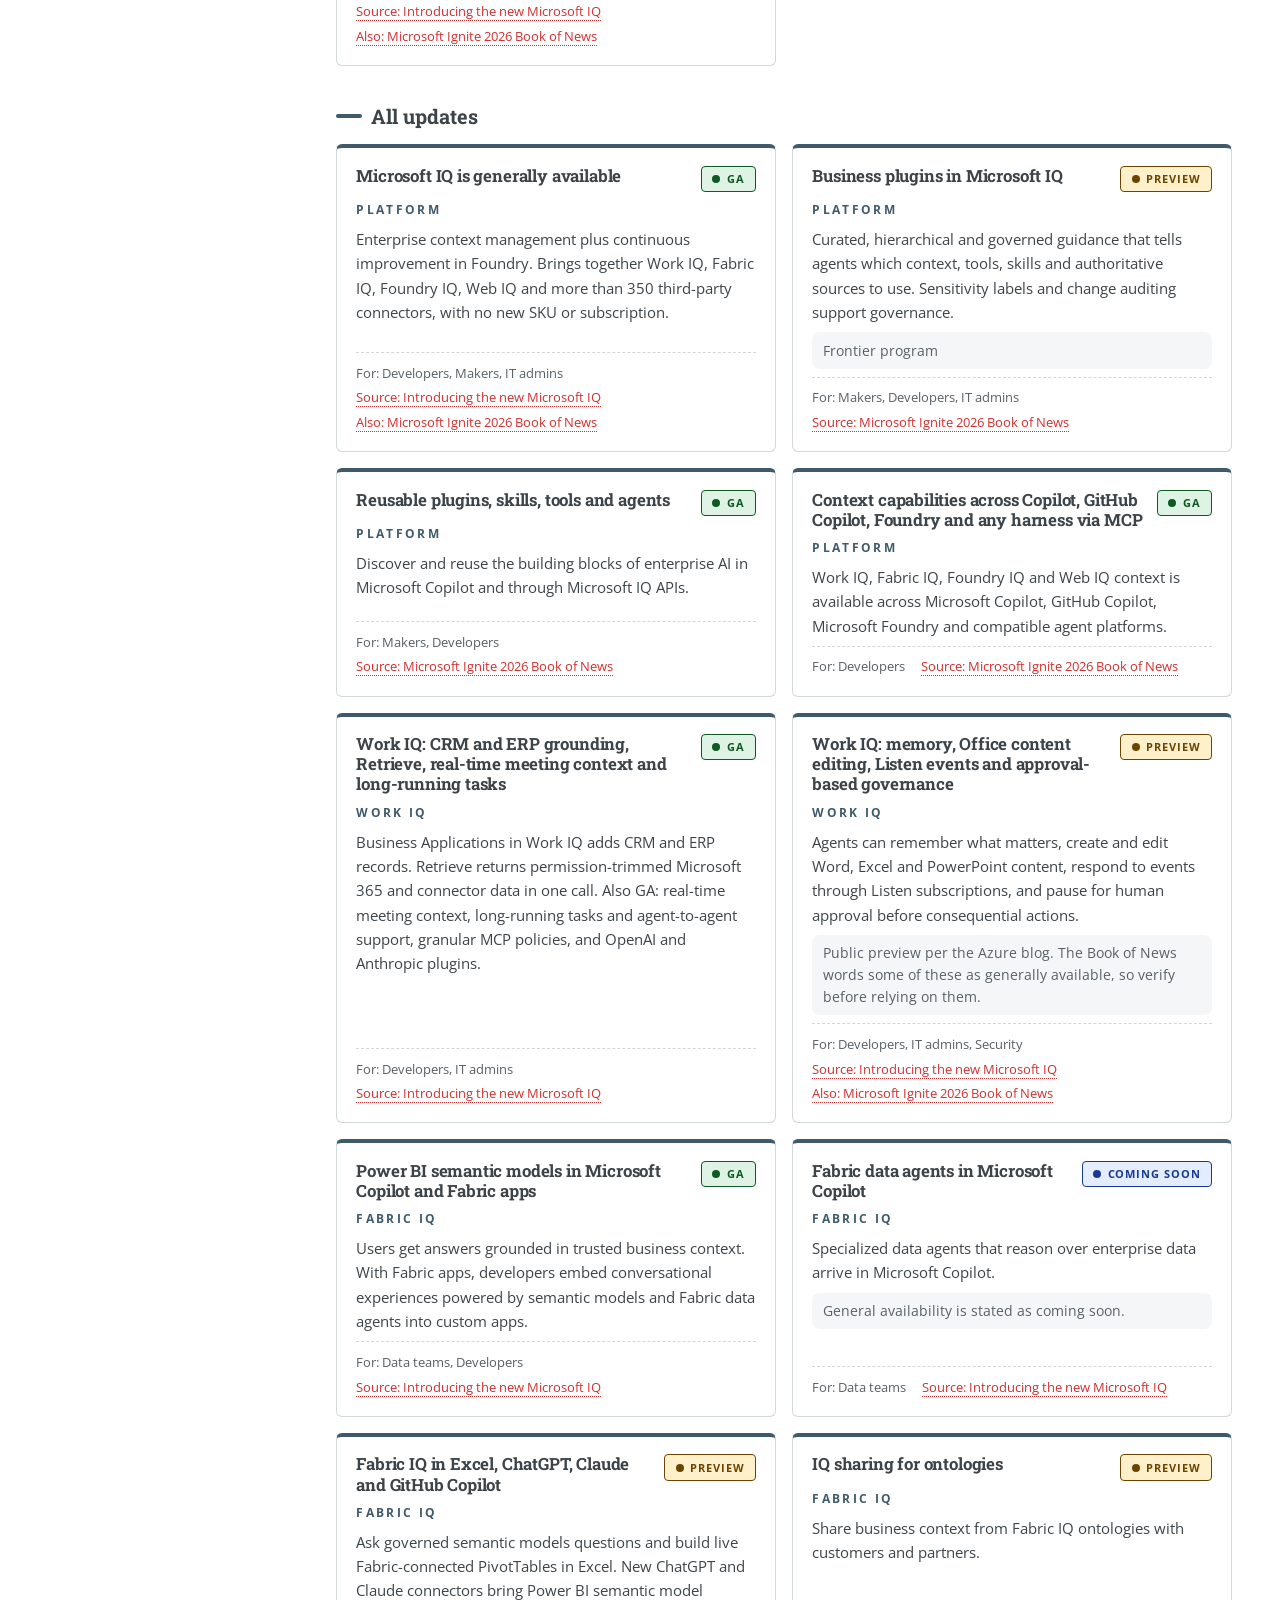
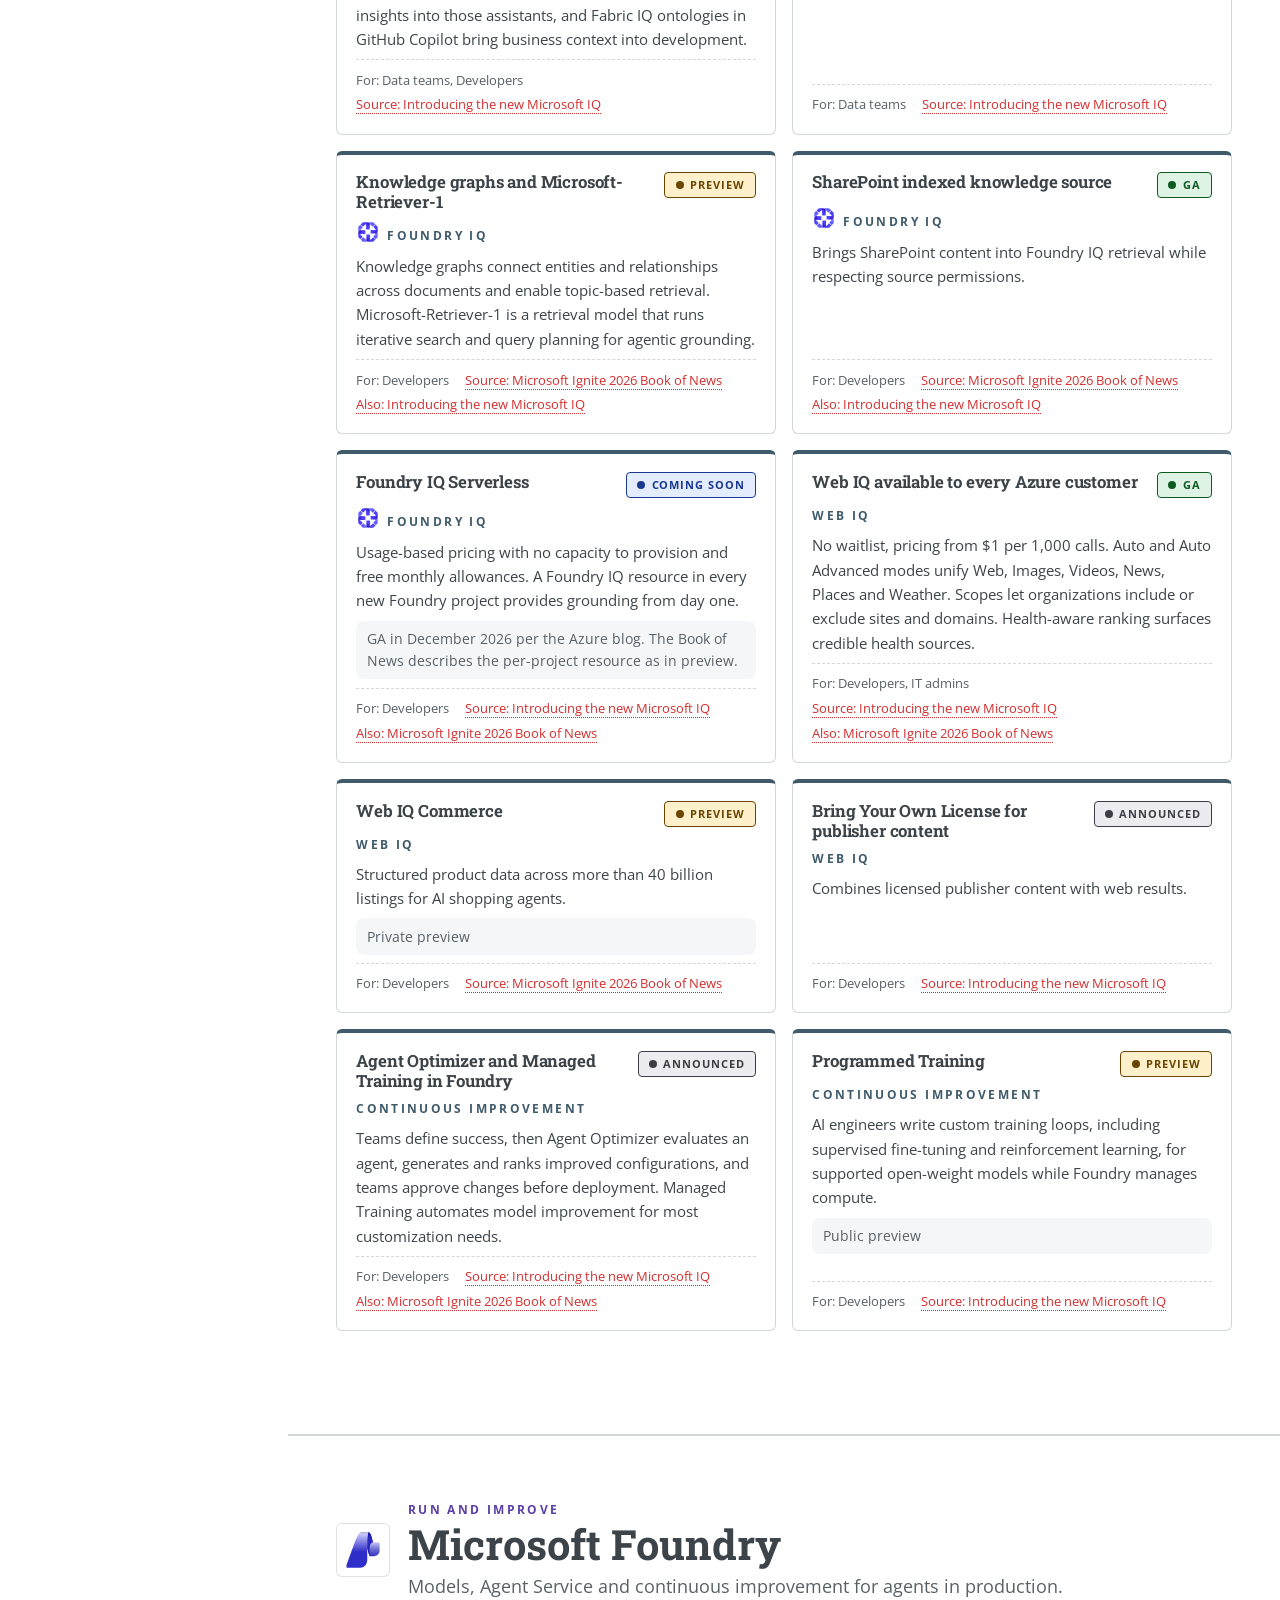
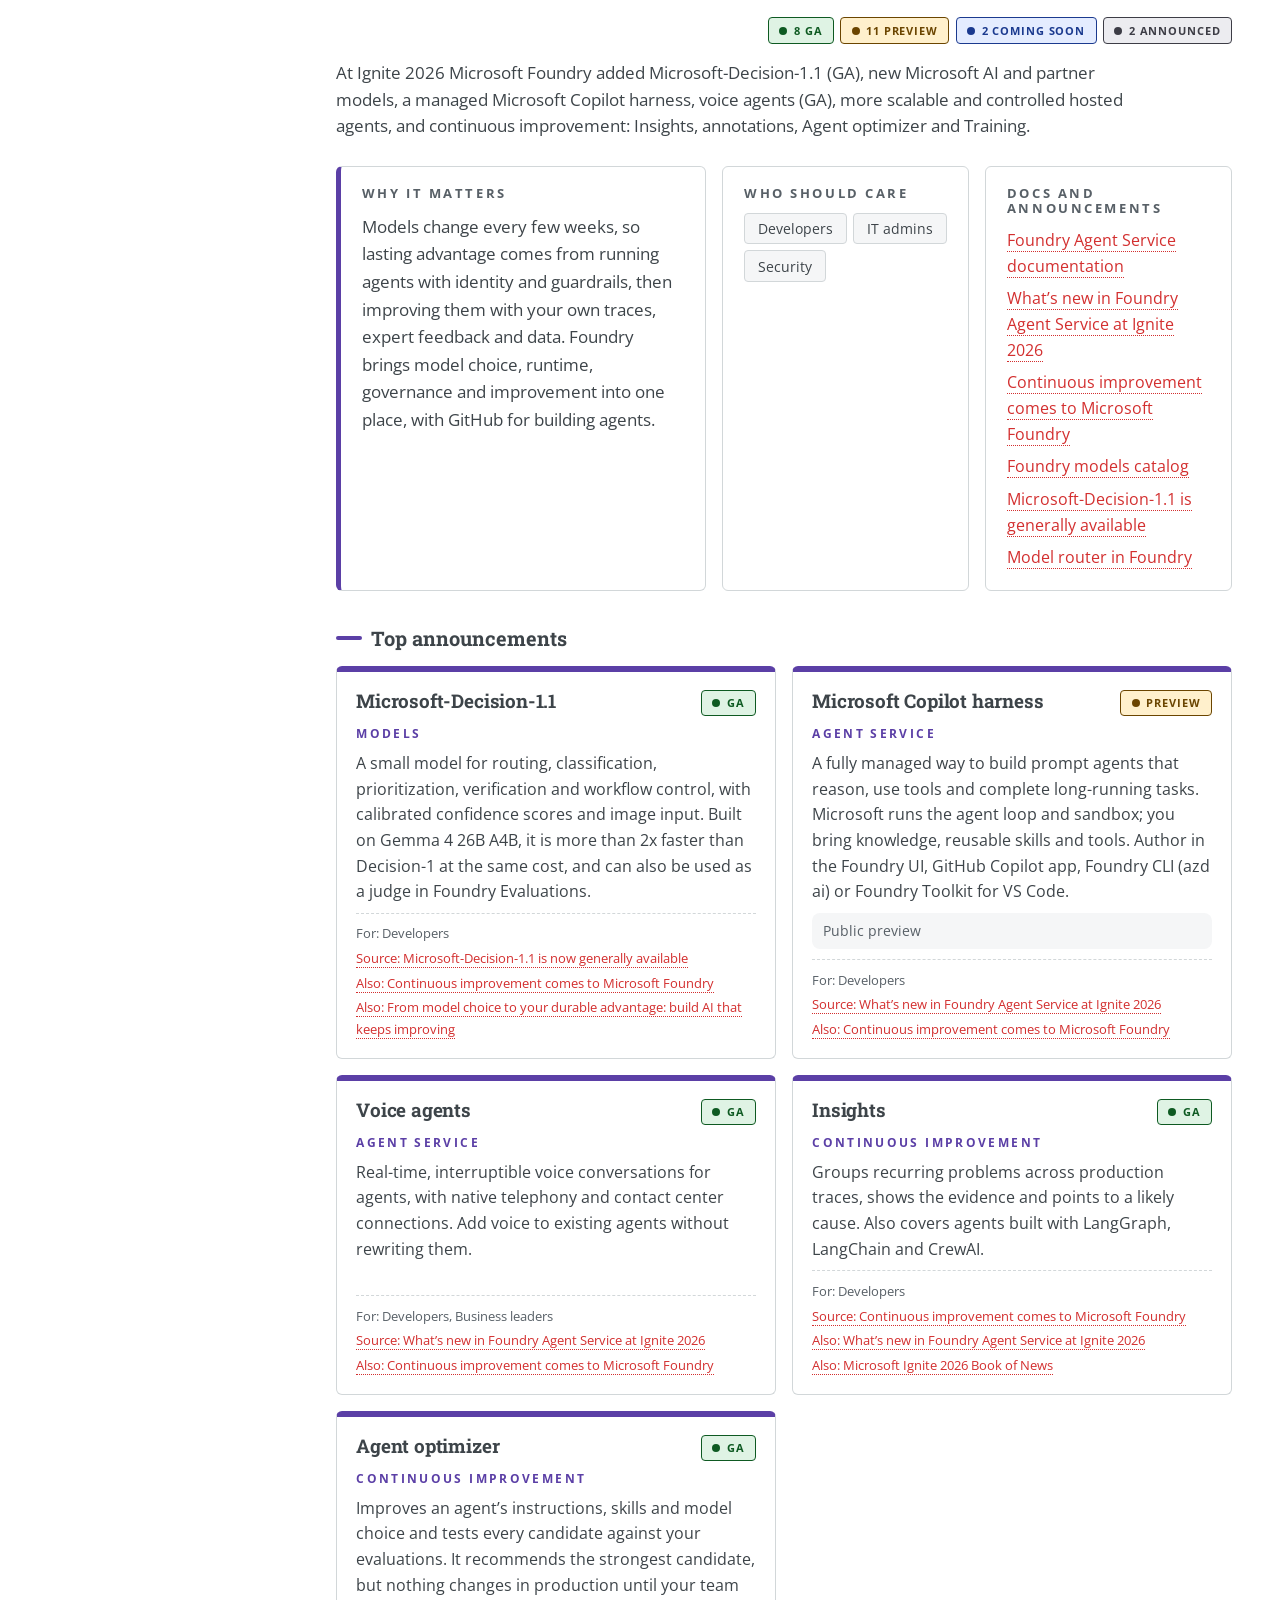
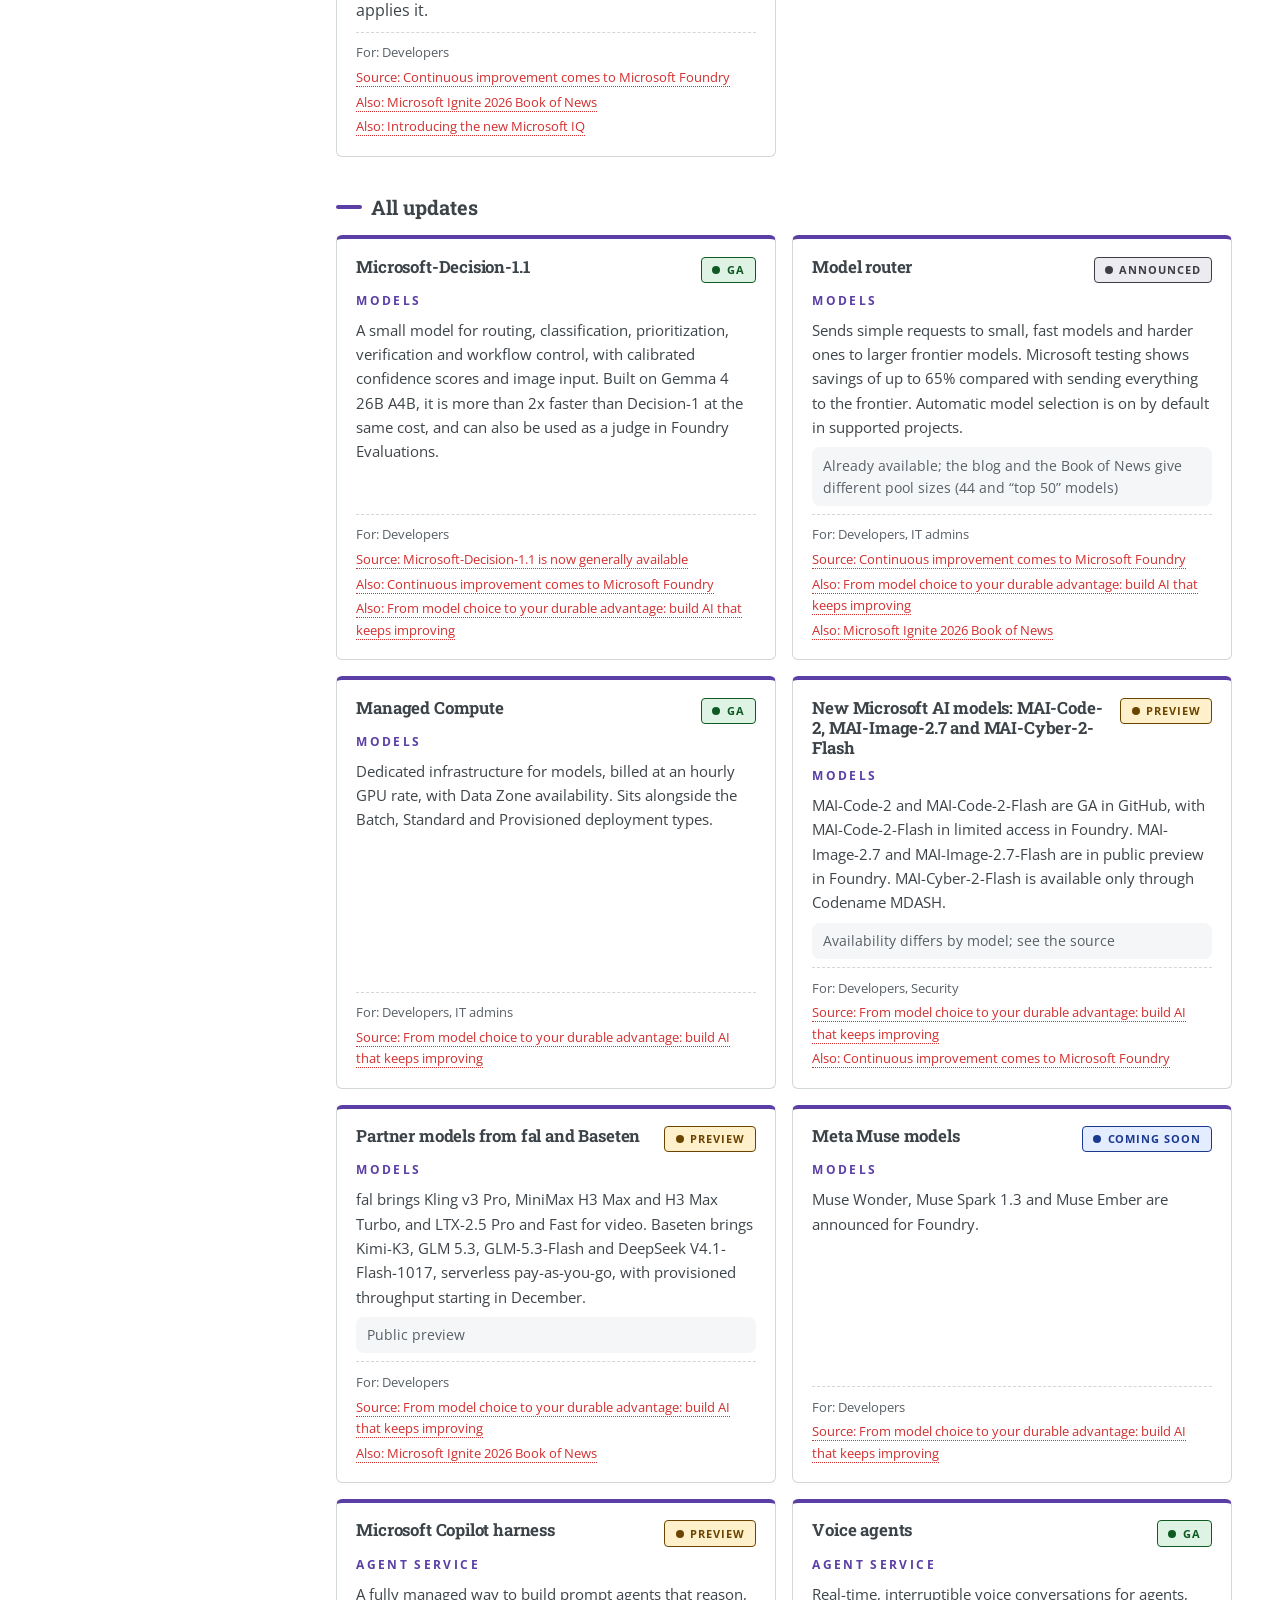
==== commit f40bd202: "Add author name and role to page and slides Co-authored-by: Copilot App <223556219+Copilot@users.nor" ====
--- a/index.html
+++ b/index.html
@@ -4,7 +4,7 @@
   <meta charset="utf-8">
   <meta name="viewport" content="width=device-width, initial-scale=1">
   <title>Microsoft Ignite 2026 updates: Copilot Studio, Microsoft IQ, Microsoft Foundry, Agent 365 and Power Platform</title>
-  <meta name="description" content="Unofficial summary of Microsoft Ignite 2026 (November 17–20) announcements for Copilot Studio, Microsoft IQ (Work IQ, Fabric IQ, Foundry IQ, Web IQ), Microsoft Foundry (models and Agent Service), Agent 365 and Power Platform, with availability status and sources.">
+  <meta name="description" content="Unofficial summary, referenced from Microsoft-provided Ignite 2026 materials, of Microsoft Ignite 2026 (November 17–20) announcements for Copilot Studio, Microsoft IQ (Work IQ, Fabric IQ, Foundry IQ, Web IQ), Microsoft Foundry (models and Agent Service), Agent 365 and Power Platform, with availability status and sources.">
   <meta name="color-scheme" content="light dark">
   <meta property="og:type" content="website">
   <meta property="og:title" content="Microsoft Ignite 2026 updates: Copilot Studio, Microsoft IQ, Agent 365 and Power Platform">
@@ -12,11 +12,11 @@
   <meta property="og:site_name" content="Microsoft Ignite 2026 updates">
   <meta name="twitter:card" content="summary">
   <meta name="twitter:title" content="Microsoft Ignite 2026 updates: Copilot Studio, Microsoft IQ, Agent 365 and Power Platform">
-  <meta name="twitter:description" content="Unofficial summary with availability status and source links.">
+  <meta name="twitter:description" content="Unofficial summary referenced from Microsoft-provided Ignite 2026 materials, with availability status and source links.">
   <link rel="icon" href="data:image/svg+xml,%3Csvg xmlns='http://www.w3.org/2000/svg' viewBox='0 0 32 32'%3E%3Crect width='32' height='32' rx='8' fill='%230b5cad'/%3E%3Cpath d='M16 5l2.6 7.4L26 15l-7.4 2.6L16 25l-2.6-7.4L6 15l7.4-2.6z' fill='white'/%3E%3C/svg%3E">
-  <link rel="stylesheet" href="assets/style.css?v=20261126i">
-  <link rel="stylesheet" href="assets/editorial.css?v=20261126i">
-  <script src="assets/app.js?v=20261126i" defer></script>
+  <link rel="stylesheet" href="assets/style.css?v=20261126k">
+  <link rel="stylesheet" href="assets/editorial.css?v=20261126k">
+  <script src="assets/app.js?v=20261126k" defer></script>
 </head>
 <body>
   <a class="skip-link" href="#main">Skip to main content</a>
@@ -52,6 +52,7 @@
         <h1 id="hero-title">What’s new in <span class="hl-build">Copilot Studio</span>, <span class="hl-ground">Microsoft IQ</span>, <span class="hl-foundry">Microsoft Foundry</span>, <span class="hl-govern">Agent 365</span> and <span class="hl-apps">Power Platform</span></h1>
         <p class="lead">Build agents, ground them in your organization’s context, run and improve them on Foundry, connect them to your apps and data, and govern them at scale. A one-page summary of the Ignite 2026 announcements, with availability status and a source for every item.</p>
         <p class="lead"><a href="slides.html"><strong>View as slides</strong></a>: a presentation version with one deck for all five products. Press F for full screen, or print to PDF.</p>
+        <p class="updated byline">By <strong>Abhishek Mittal</strong>, AI Product Owner &amp; Architect</p>
         <p class="updated">Last updated: <time id="last-updated" datetime="2026-11-26">November 26, 2026</time></p>
         <ul class="kpis" id="kpis" aria-label="Key numbers"></ul>
         <ul class="product-cards" id="product-cards" aria-label="Products"></ul>
@@ -214,6 +215,8 @@
       <p class="disclaimer trademark">Microsoft, Copilot Studio, Agent 365, Power Platform, Microsoft Foundry and related names and icons are trademarks of the Microsoft group of companies. Icons are the unmodified official Microsoft architecture icons (<a href="https://learn.microsoft.com/en-us/power-platform/guidance/icons" rel="noopener noreferrer" target="_blank">Power Platform</a>, <a href="https://learn.microsoft.com/en-us/azure/architecture/icons/" rel="noopener noreferrer" target="_blank">Azure</a>), used to identify those Microsoft products. This site is not affiliated with or endorsed by Microsoft.</p>
       <h2 class="footer-heading">Sources</h2>
       <ul class="source-list" id="source-list"></ul>
+      <p class="footer-author">Compiled by <strong>Abhishek Mittal</strong>, AI Product Owner &amp; Architect.</p>
+      <p class="disclaimer legal" id="legal-disclaimer"><strong>Disclaimer.</strong> This site is an unofficial summary compiled from documentation, blog posts, the Book of News and other content published or provided by Microsoft during Microsoft Ignite 2026. All information is referenced from those Microsoft materials, and it is not an official Microsoft statement. It is shared for general information only; availability, naming, pricing and licensing can change, and details may be incomplete or out of date. The author makes no representations or warranties about its accuracy, completeness or suitability, and accepts no responsibility or liability for any decision or action taken based on it. Please verify everything against the official Microsoft sources linked on this page. This is not legal advice.</p>
     </div>
   </footer>
 </body>
--- a/assets/style.css
+++ b/assets/style.css
@@ -344,6 +344,9 @@
 .pf-text span { font-size: 0.8rem; color: #4a5166; }
 .platforms-note { color: var(--hero-muted); font-size: 0.82rem; margin: 0.8rem 0 0; }
 .disclaimer.trademark { margin-top: 0.8rem; font-size: 0.85rem; }
+.footer-author { margin: 2rem 0 0; font-size: 0.95rem; }
+.byline { margin-bottom: 0.2rem; }
+.disclaimer.legal { margin-top: 2rem; font-size: 0.85rem; line-height: 1.55; }
 .disclaimer.trademark a { color: inherit; text-decoration: underline; }
 
 @media print {
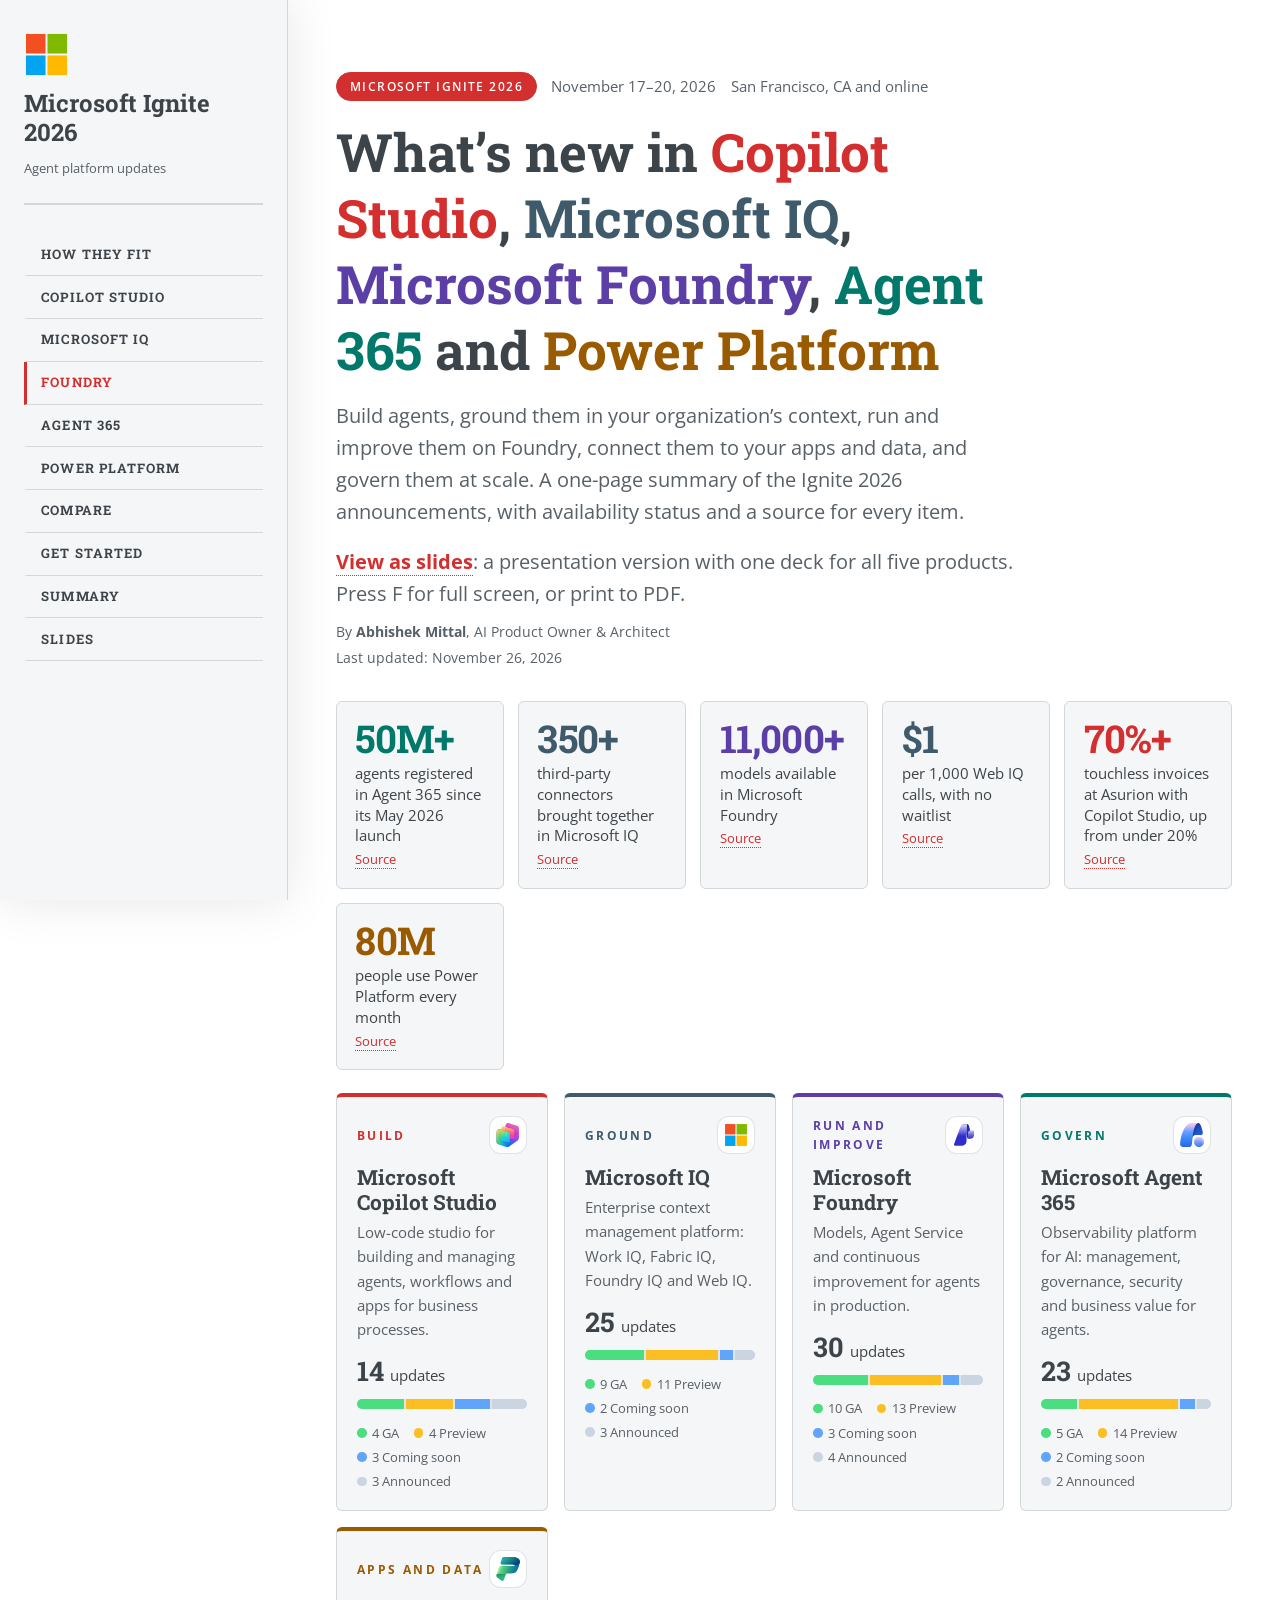
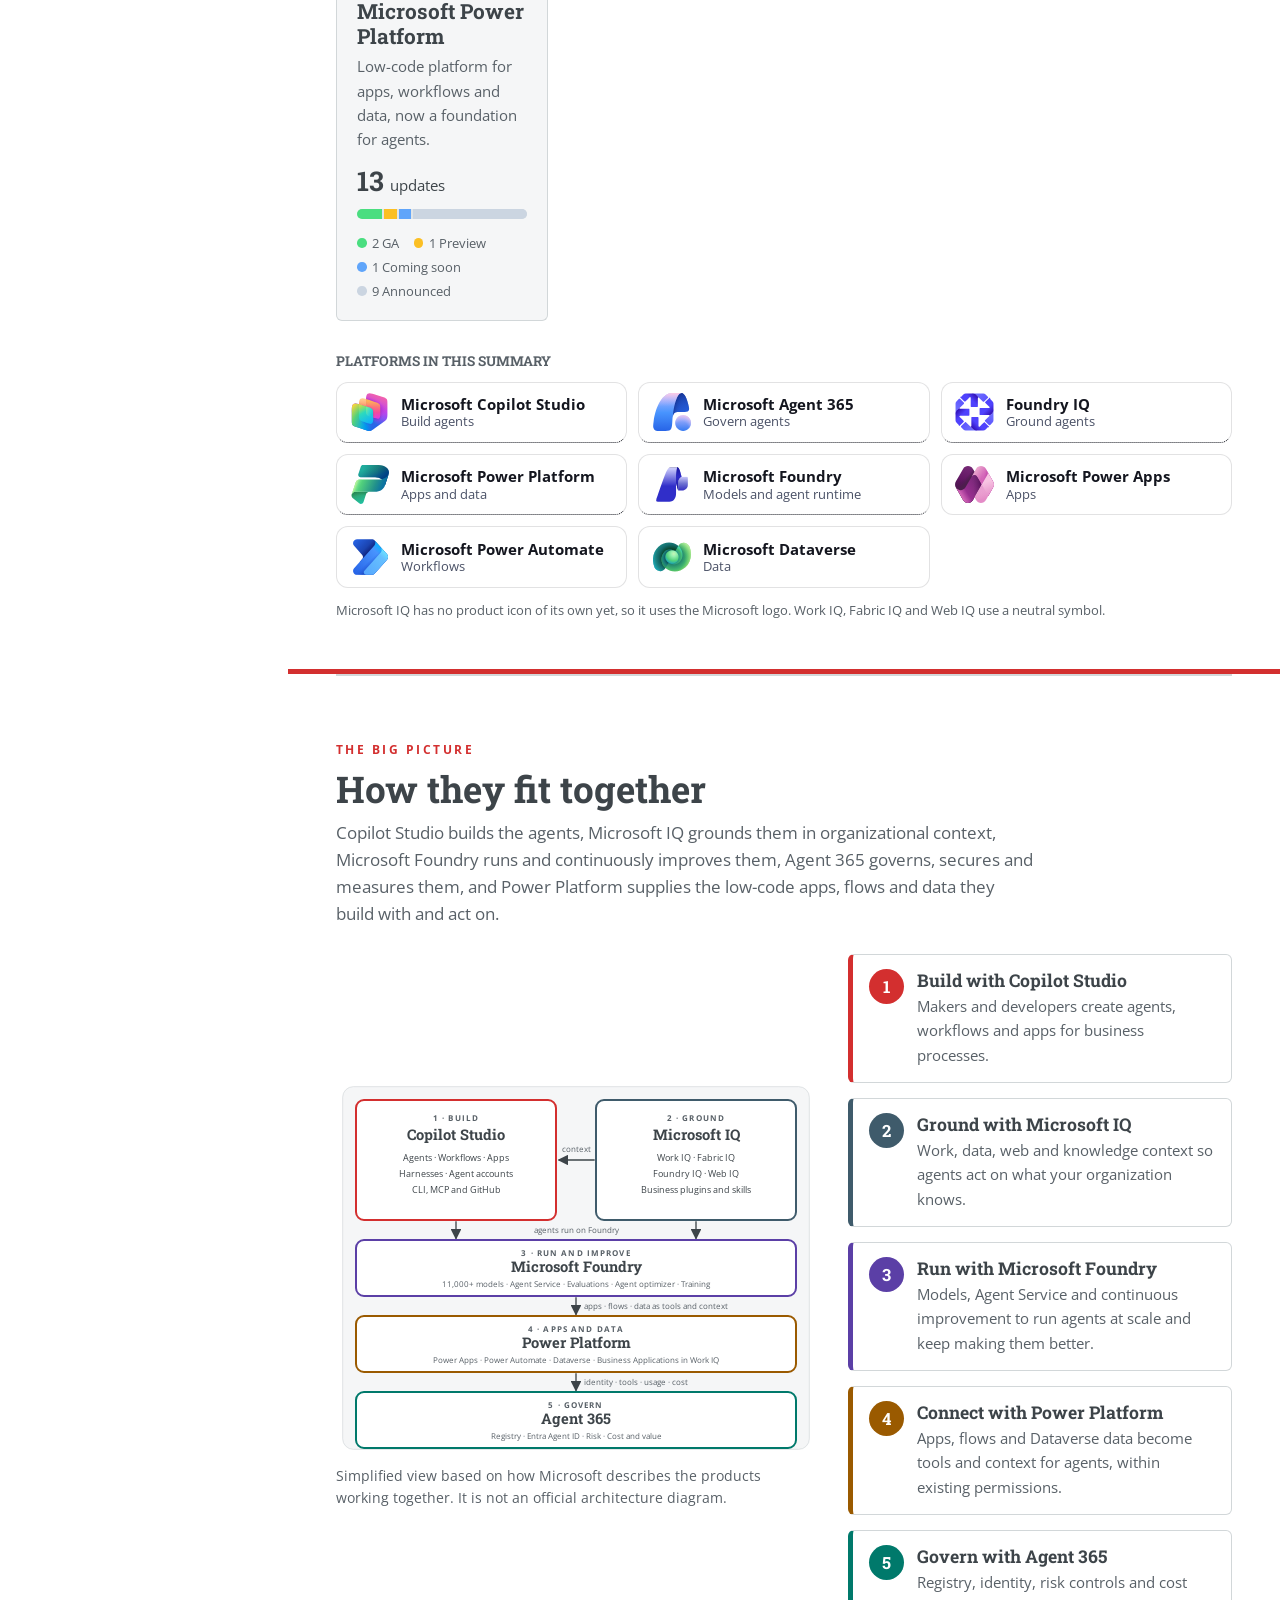
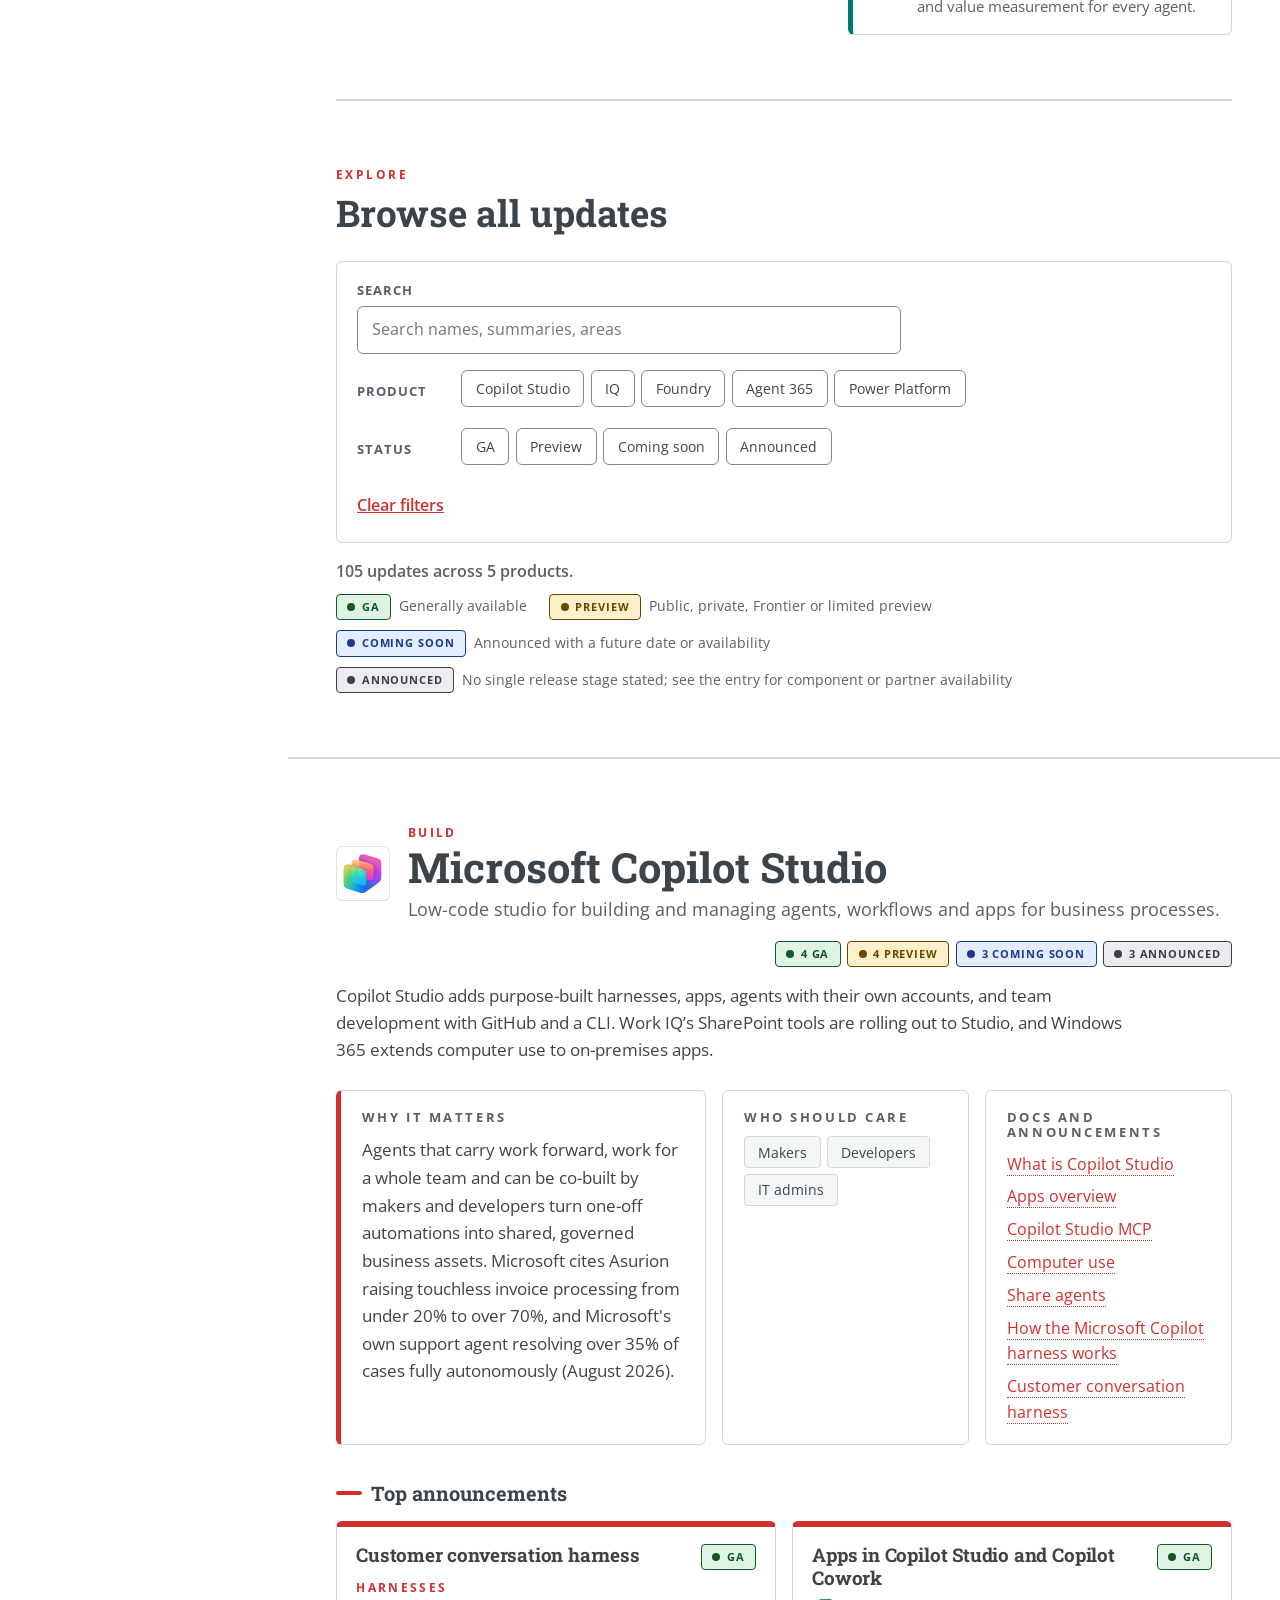
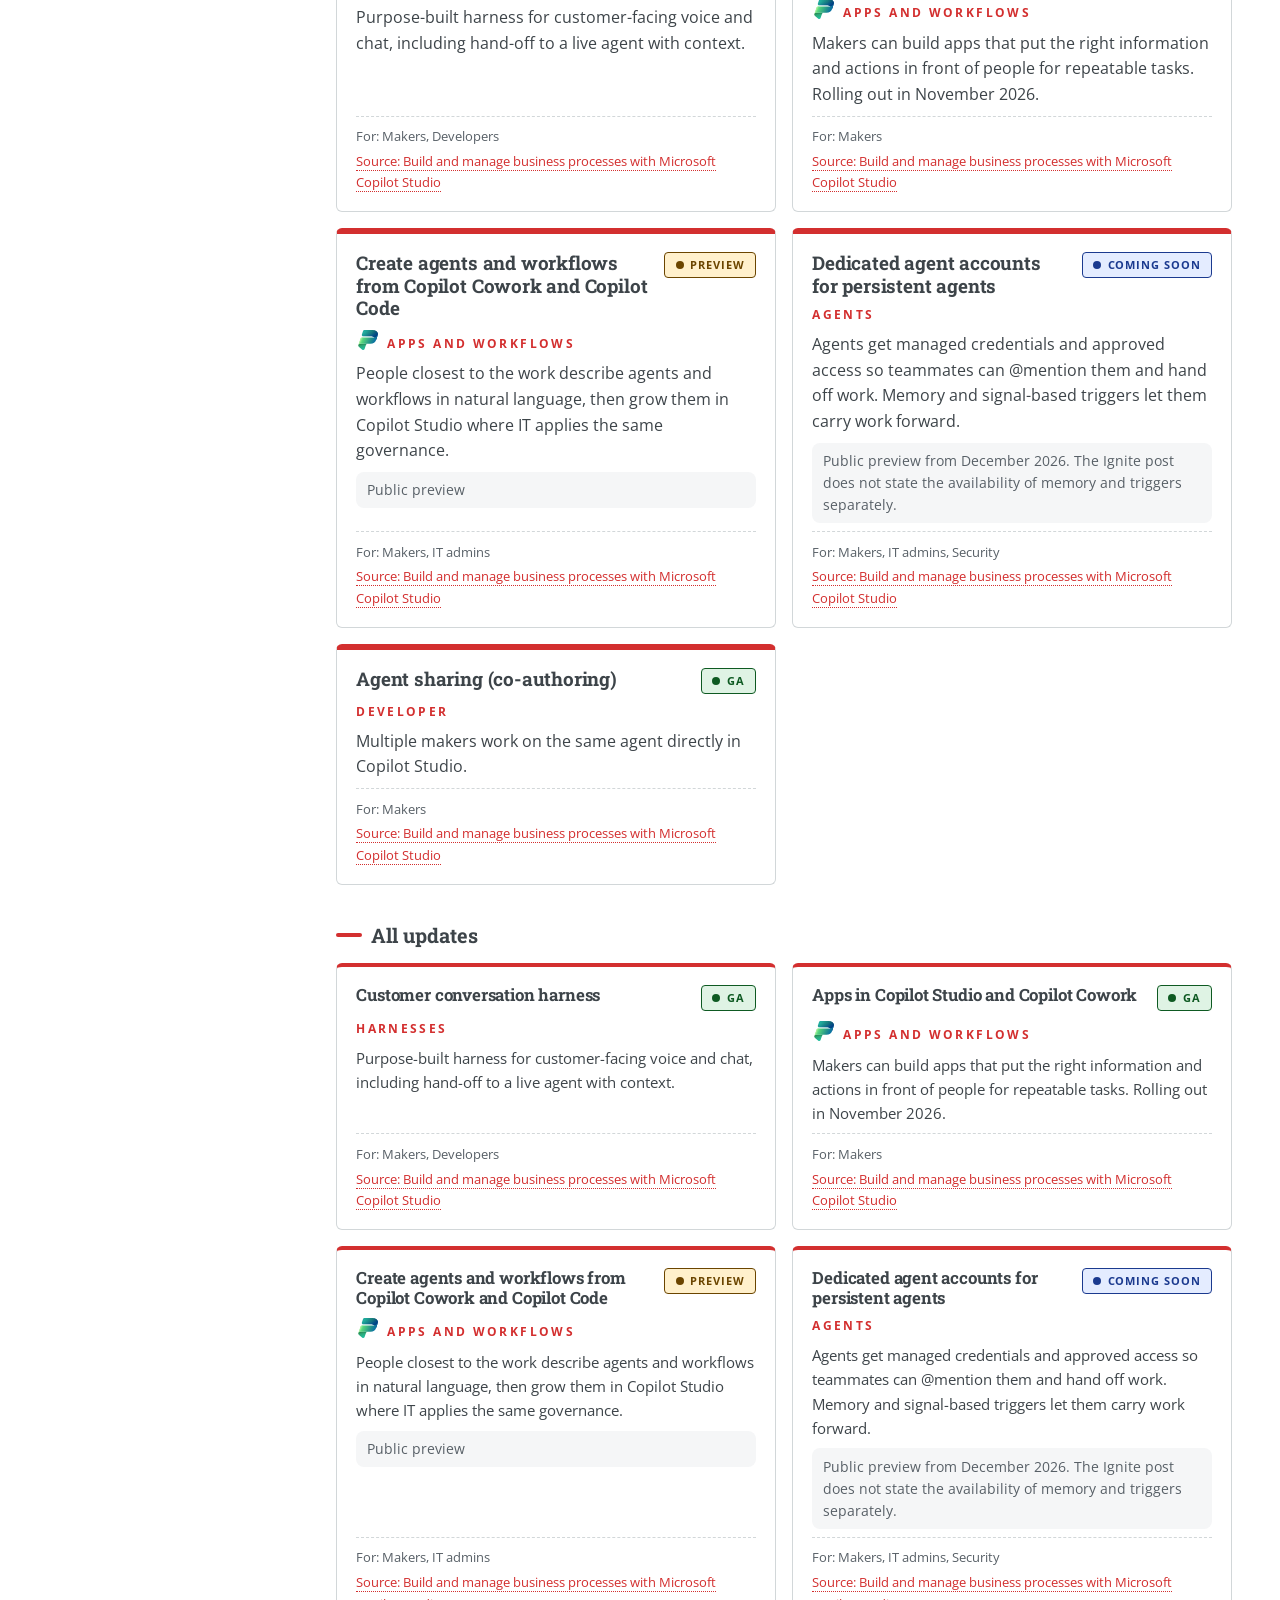
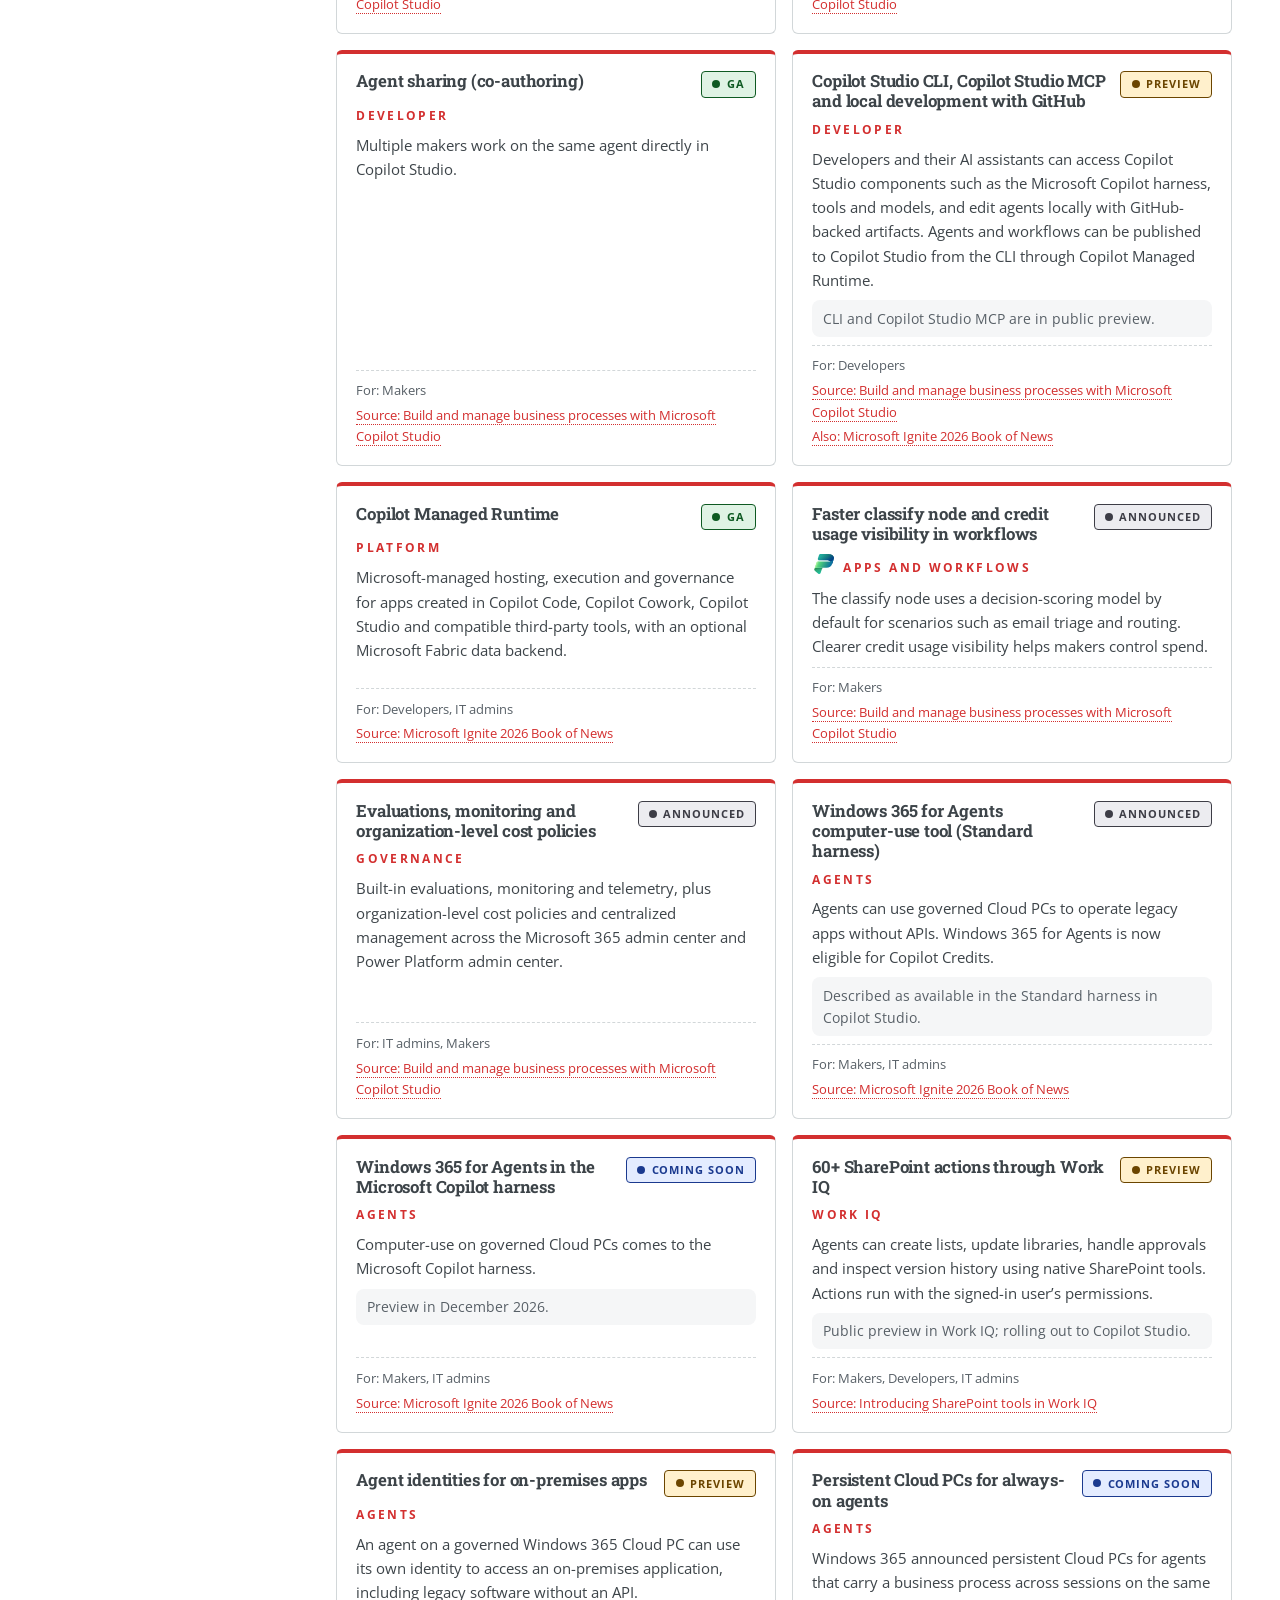
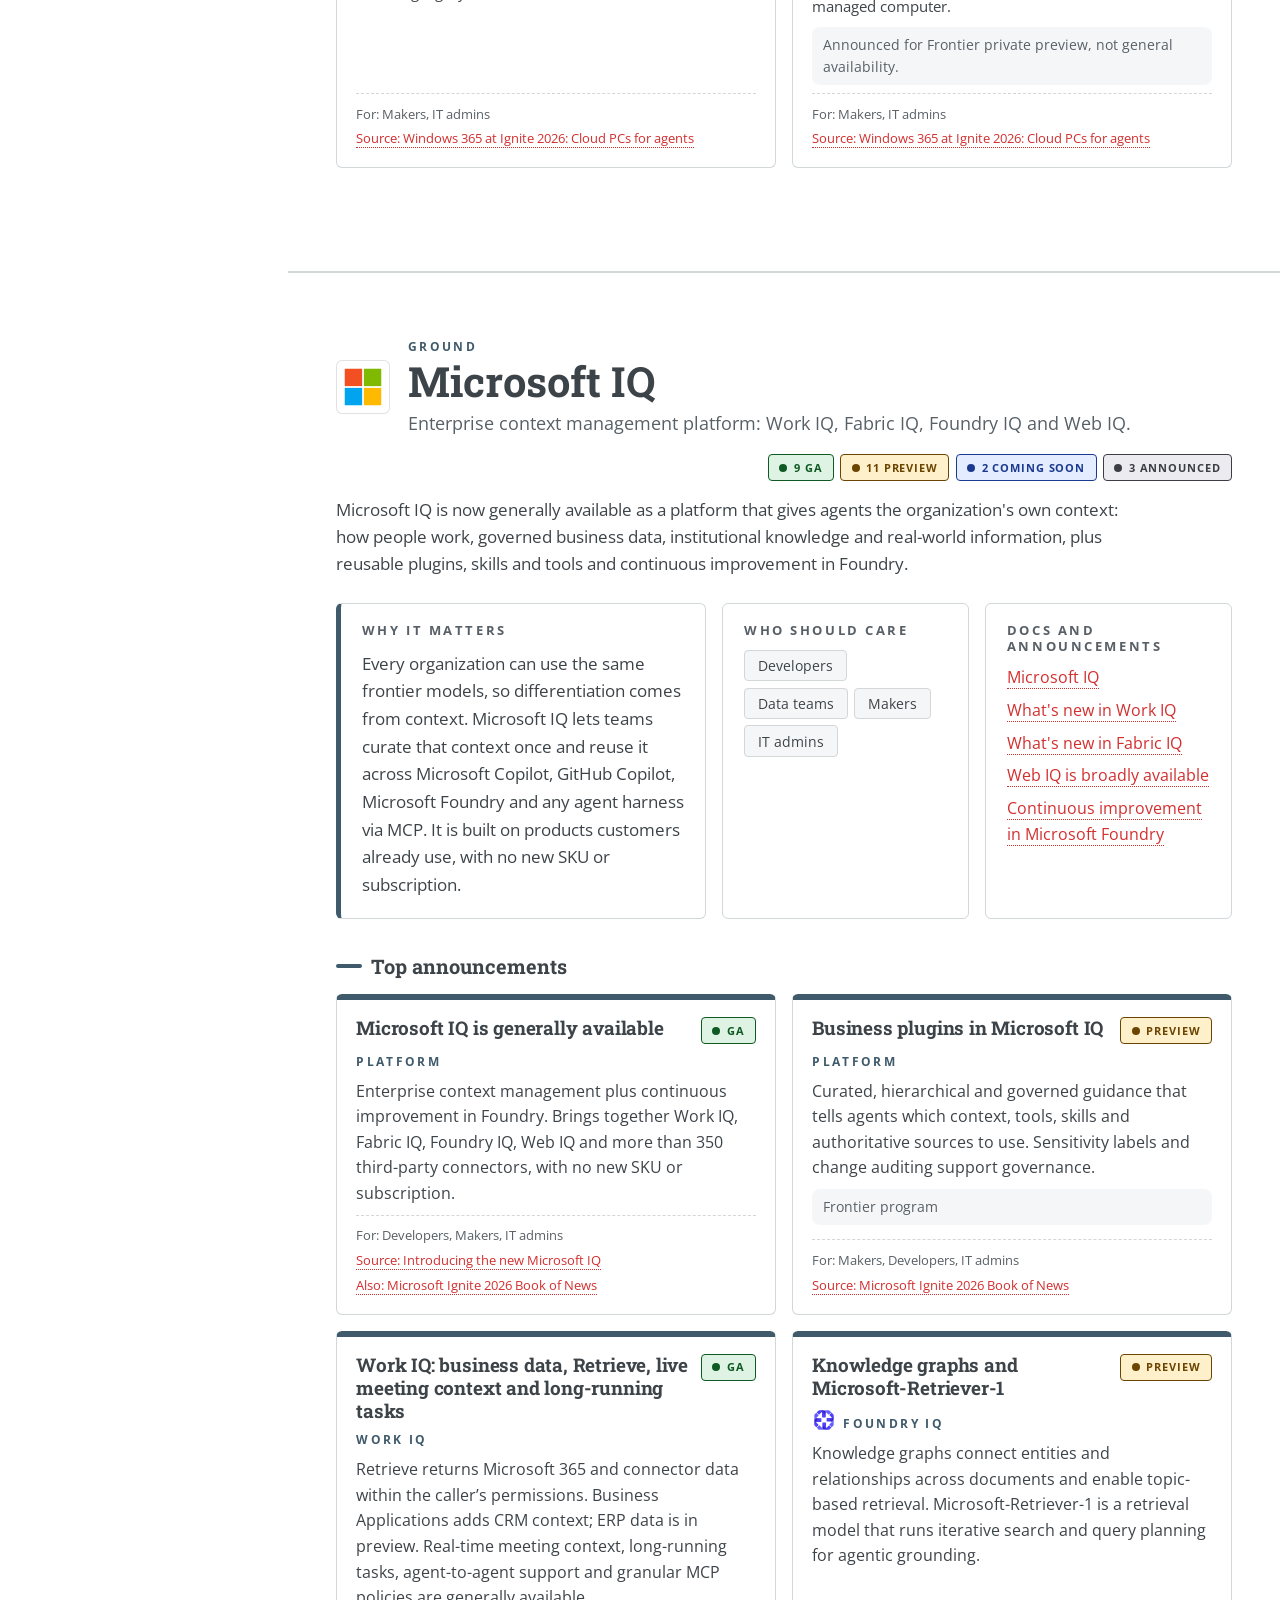
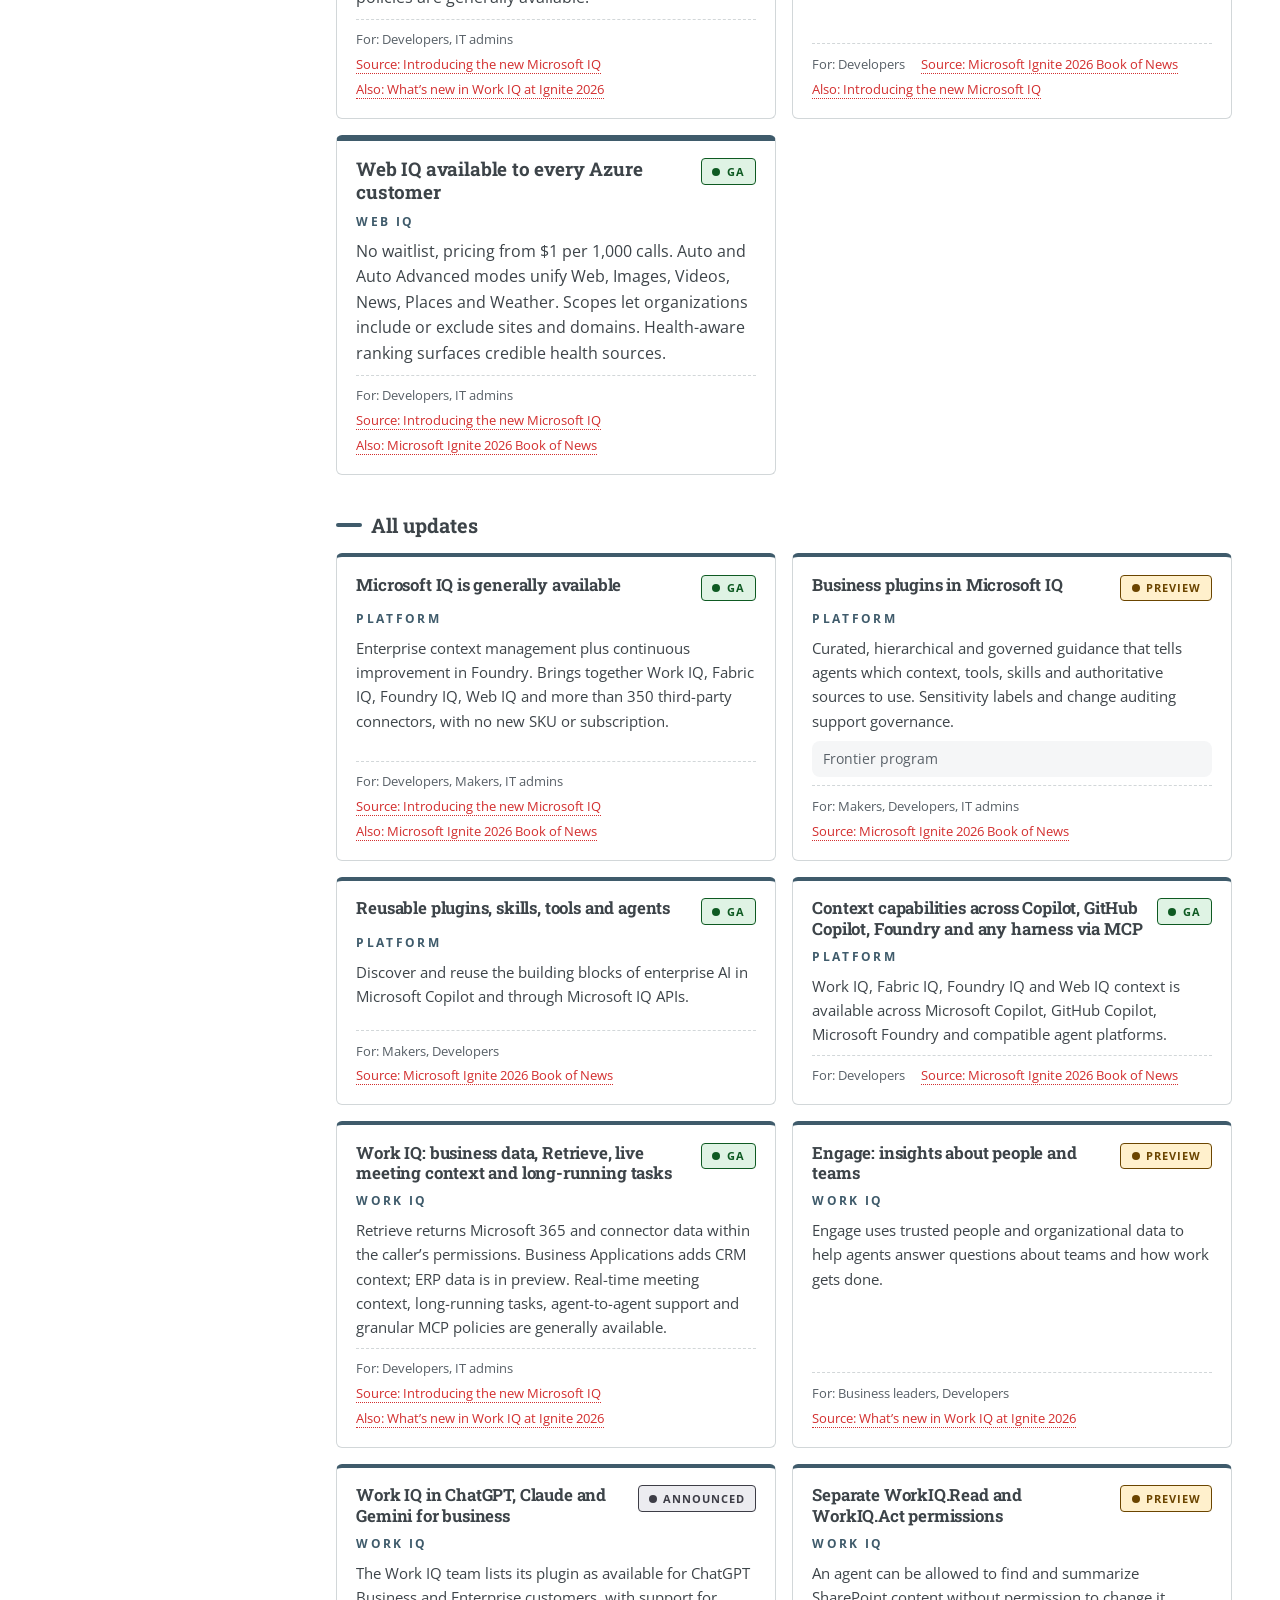
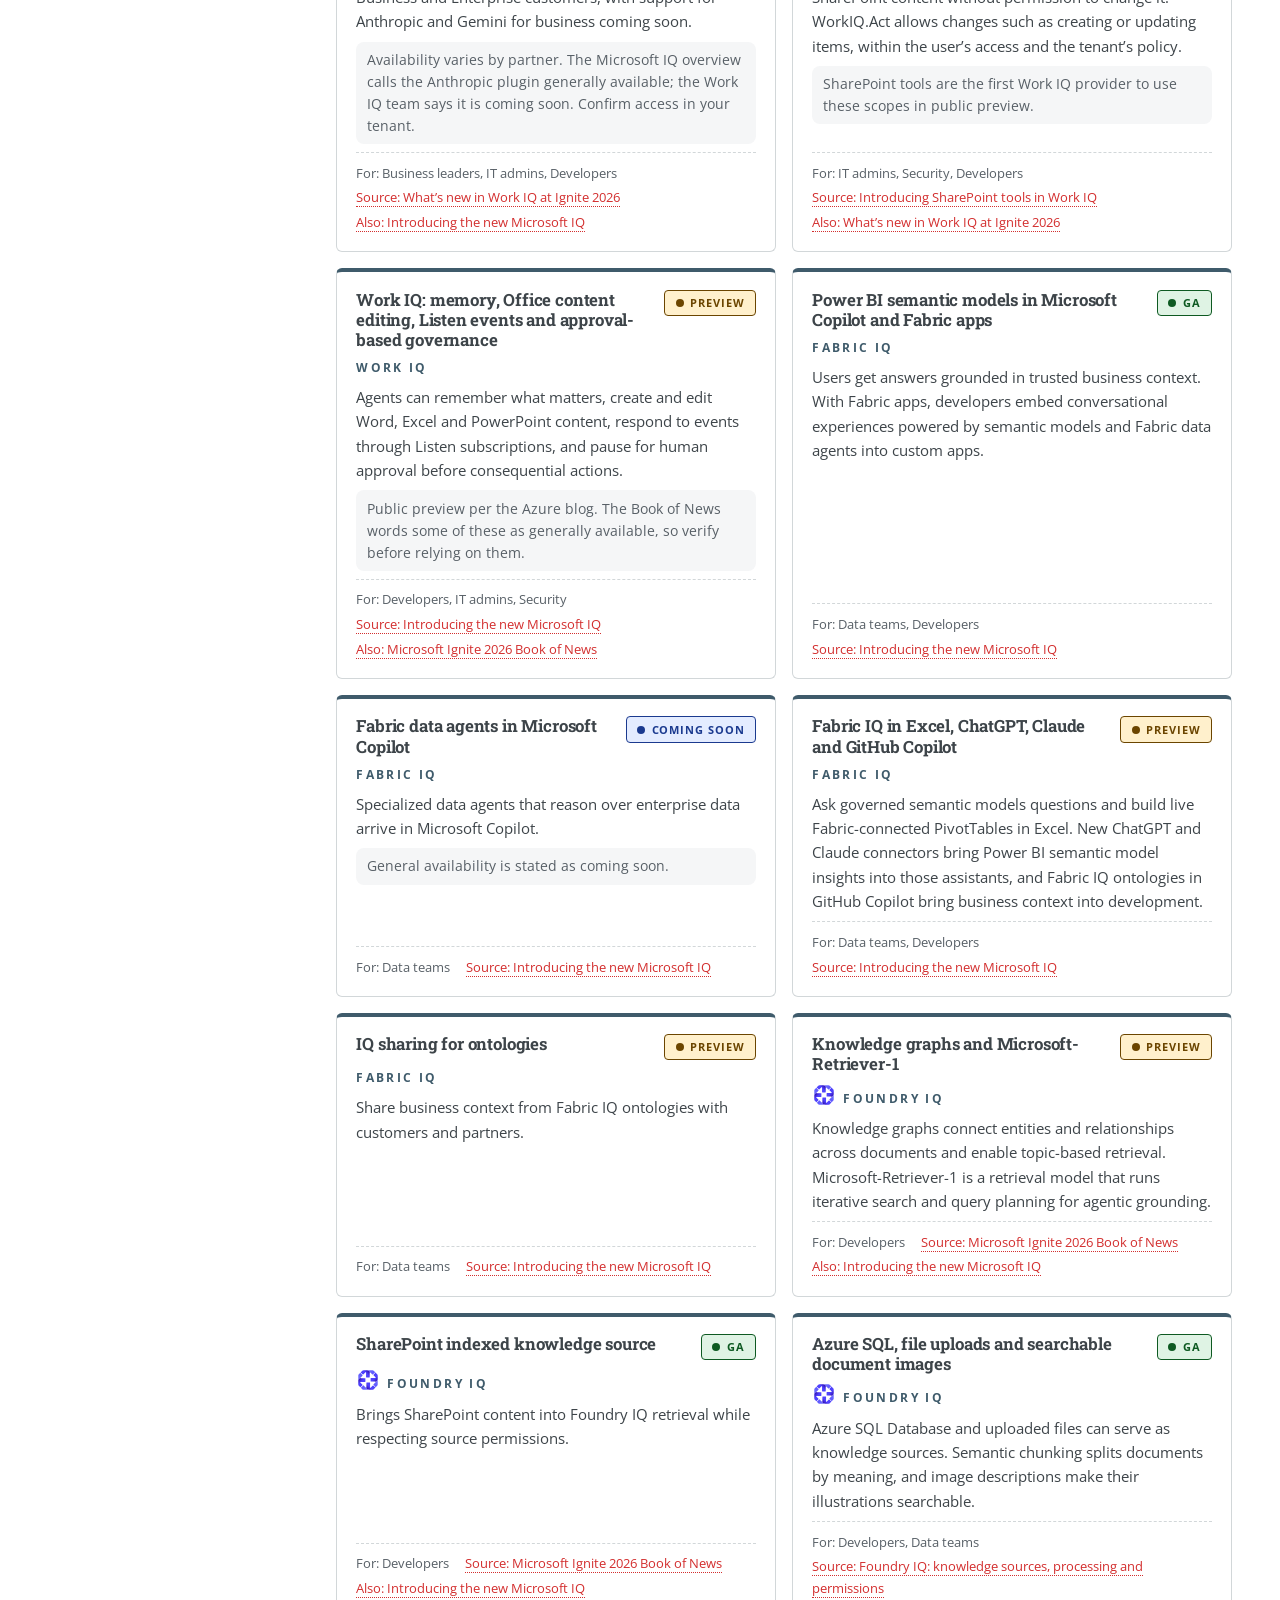
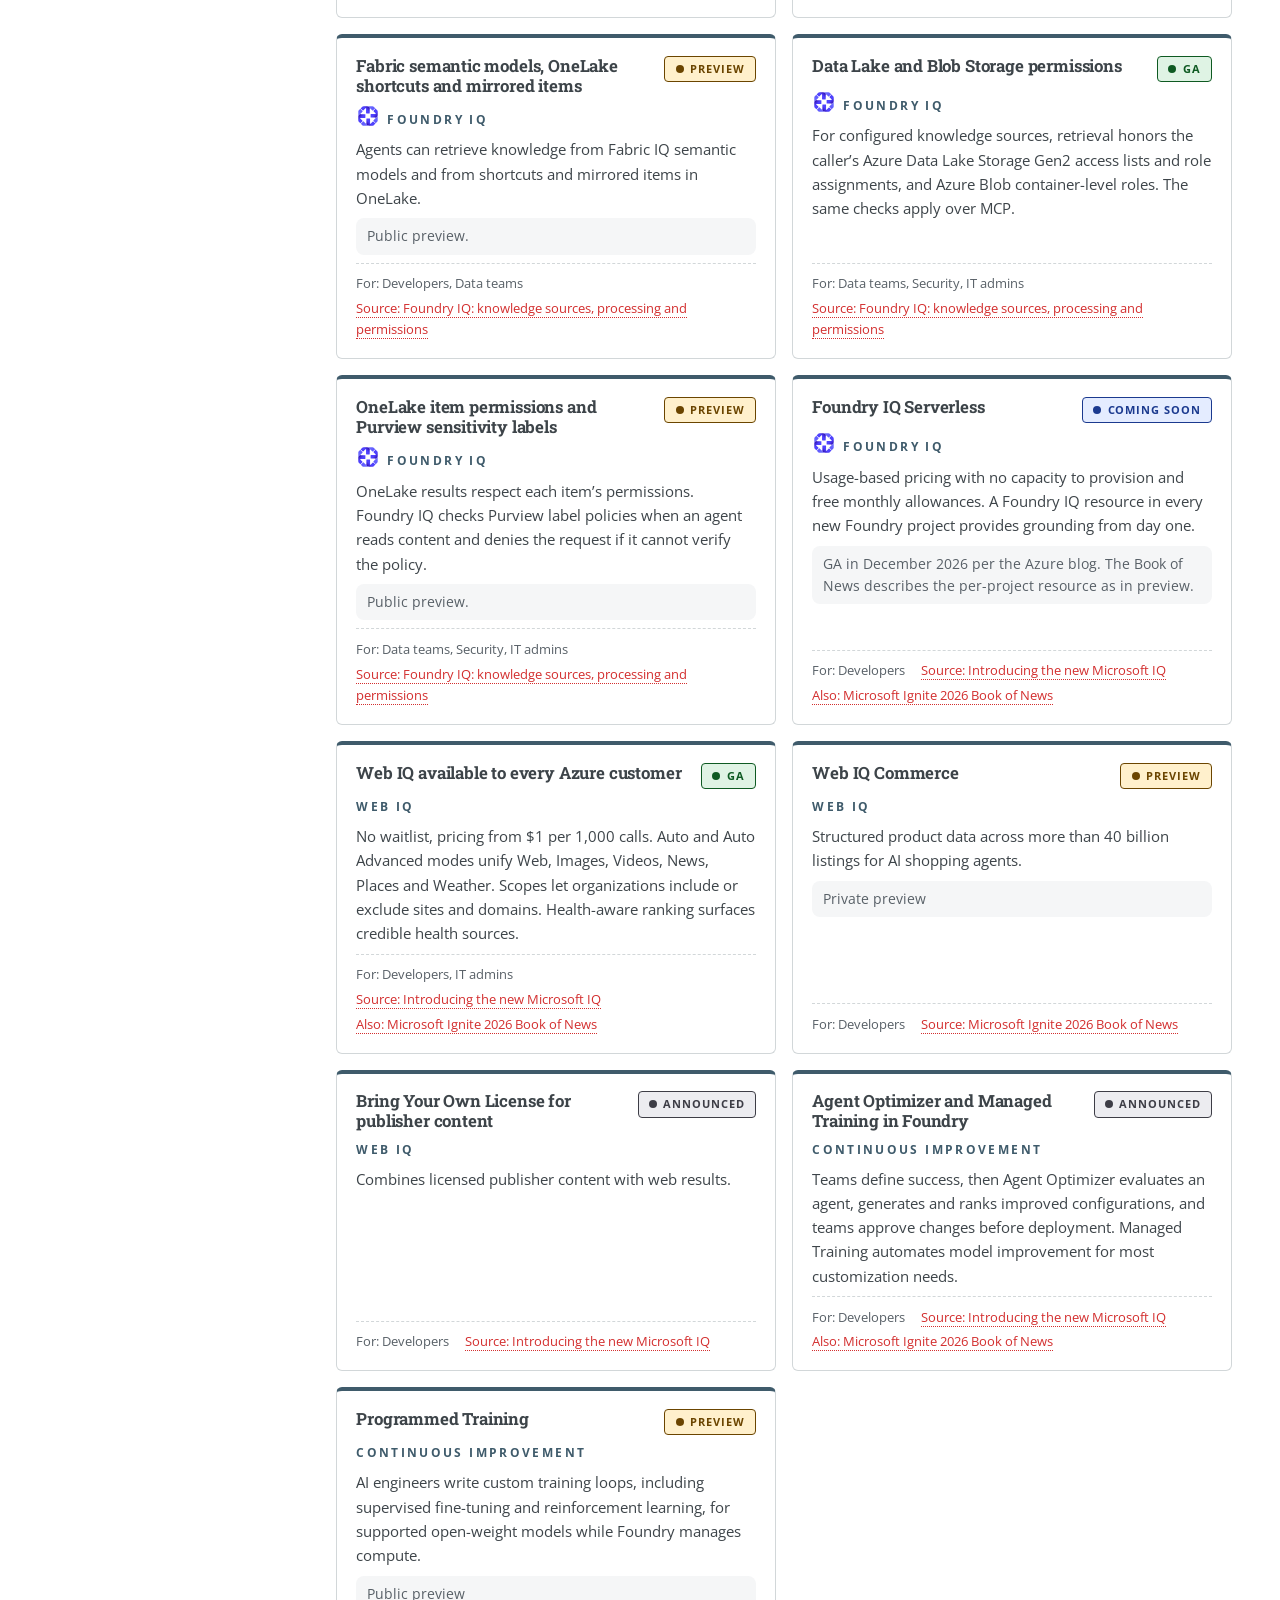
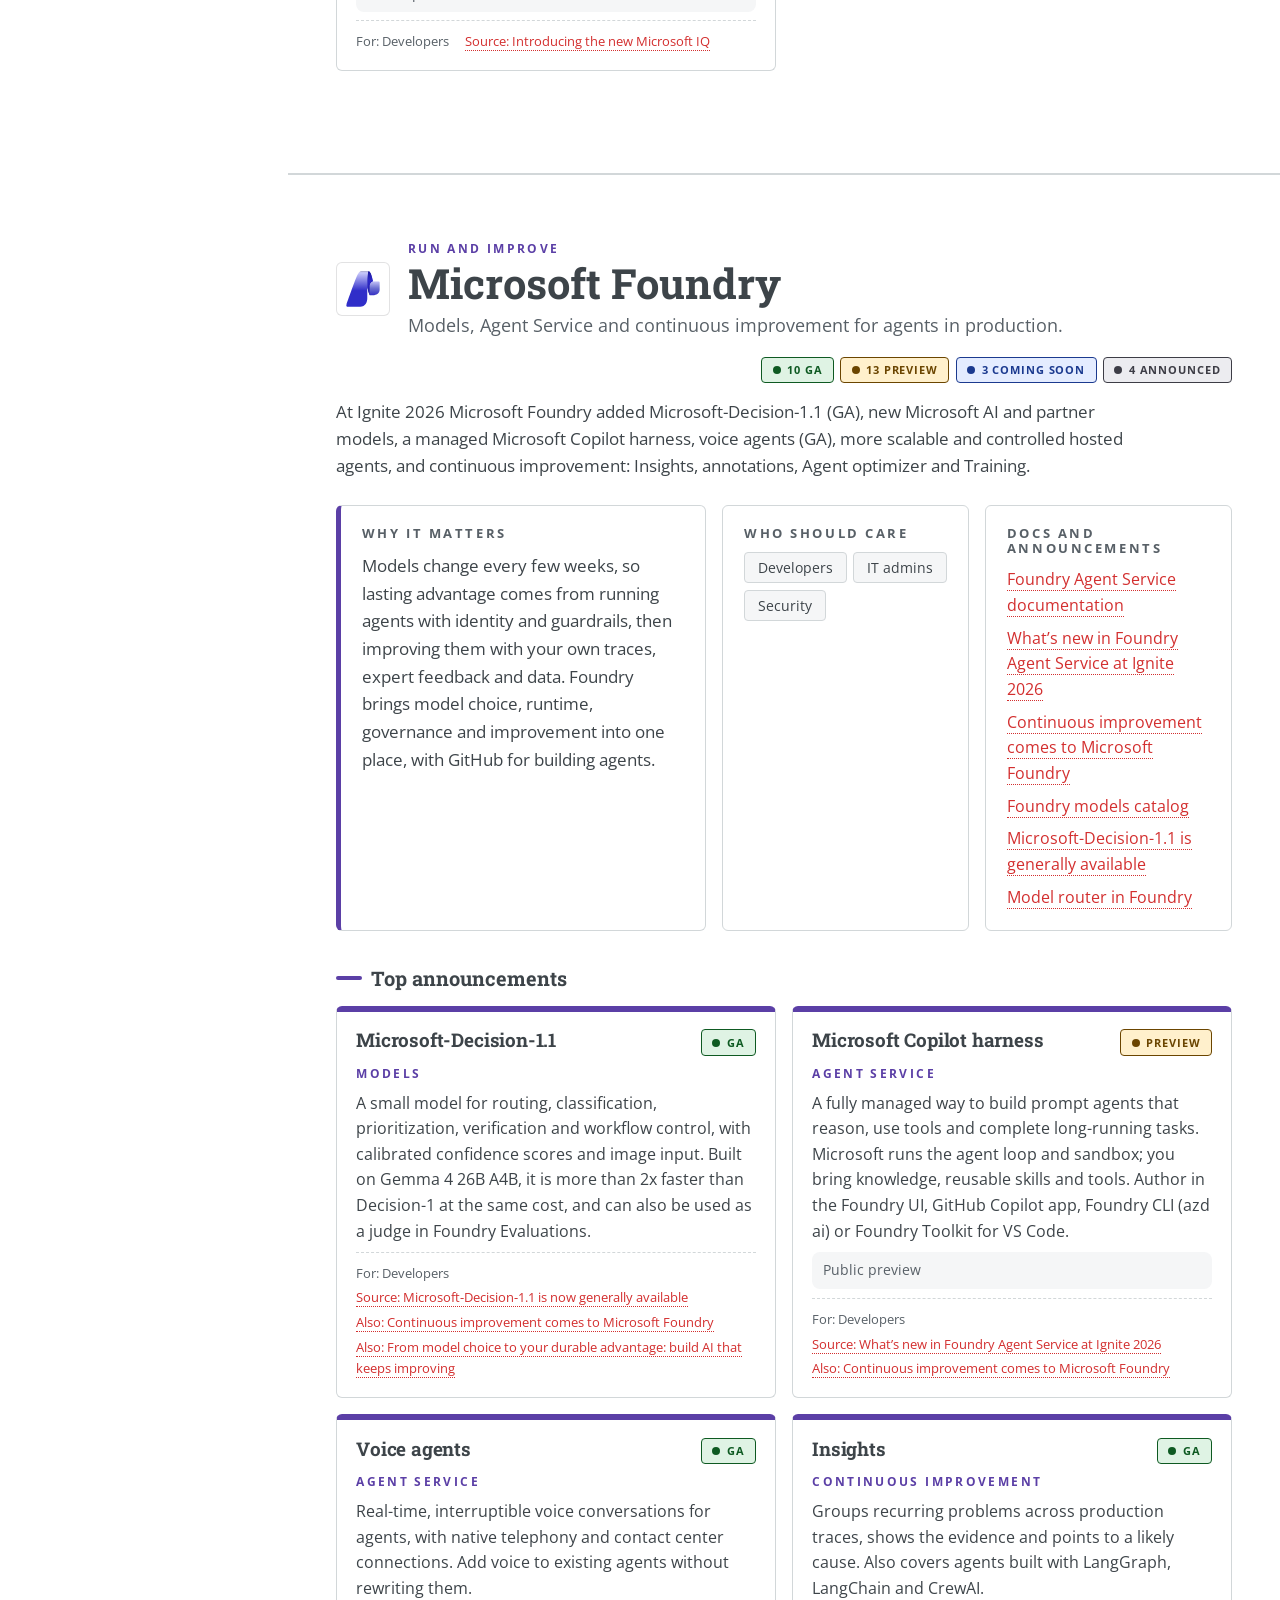
==== commit a92f0406: "Cover missed Ignite announcements and clarify rollout details Co-authored-by: Copilot App <223556219" ====
--- a/index.html
+++ b/index.html
@@ -14,9 +14,9 @@
   <meta name="twitter:title" content="Microsoft Ignite 2026 updates: Copilot Studio, Microsoft IQ, Agent 365 and Power Platform">
   <meta name="twitter:description" content="Unofficial summary referenced from Microsoft-provided Ignite 2026 materials, with availability status and source links.">
   <link rel="icon" href="data:image/svg+xml,%3Csvg xmlns='http://www.w3.org/2000/svg' viewBox='0 0 32 32'%3E%3Crect width='32' height='32' rx='8' fill='%230b5cad'/%3E%3Cpath d='M16 5l2.6 7.4L26 15l-7.4 2.6L16 25l-2.6-7.4L6 15l7.4-2.6z' fill='white'/%3E%3C/svg%3E">
-  <link rel="stylesheet" href="assets/style.css?v=20261126k">
-  <link rel="stylesheet" href="assets/editorial.css?v=20261126k">
-  <script src="assets/app.js?v=20261126k" defer></script>
+  <link rel="stylesheet" href="assets/style.css?v=20261126l">
+  <link rel="stylesheet" href="assets/editorial.css?v=20261126l">
+  <script src="assets/app.js?v=20261126l" defer></script>
 </head>
 <body>
   <a class="skip-link" href="#main">Skip to main content</a>
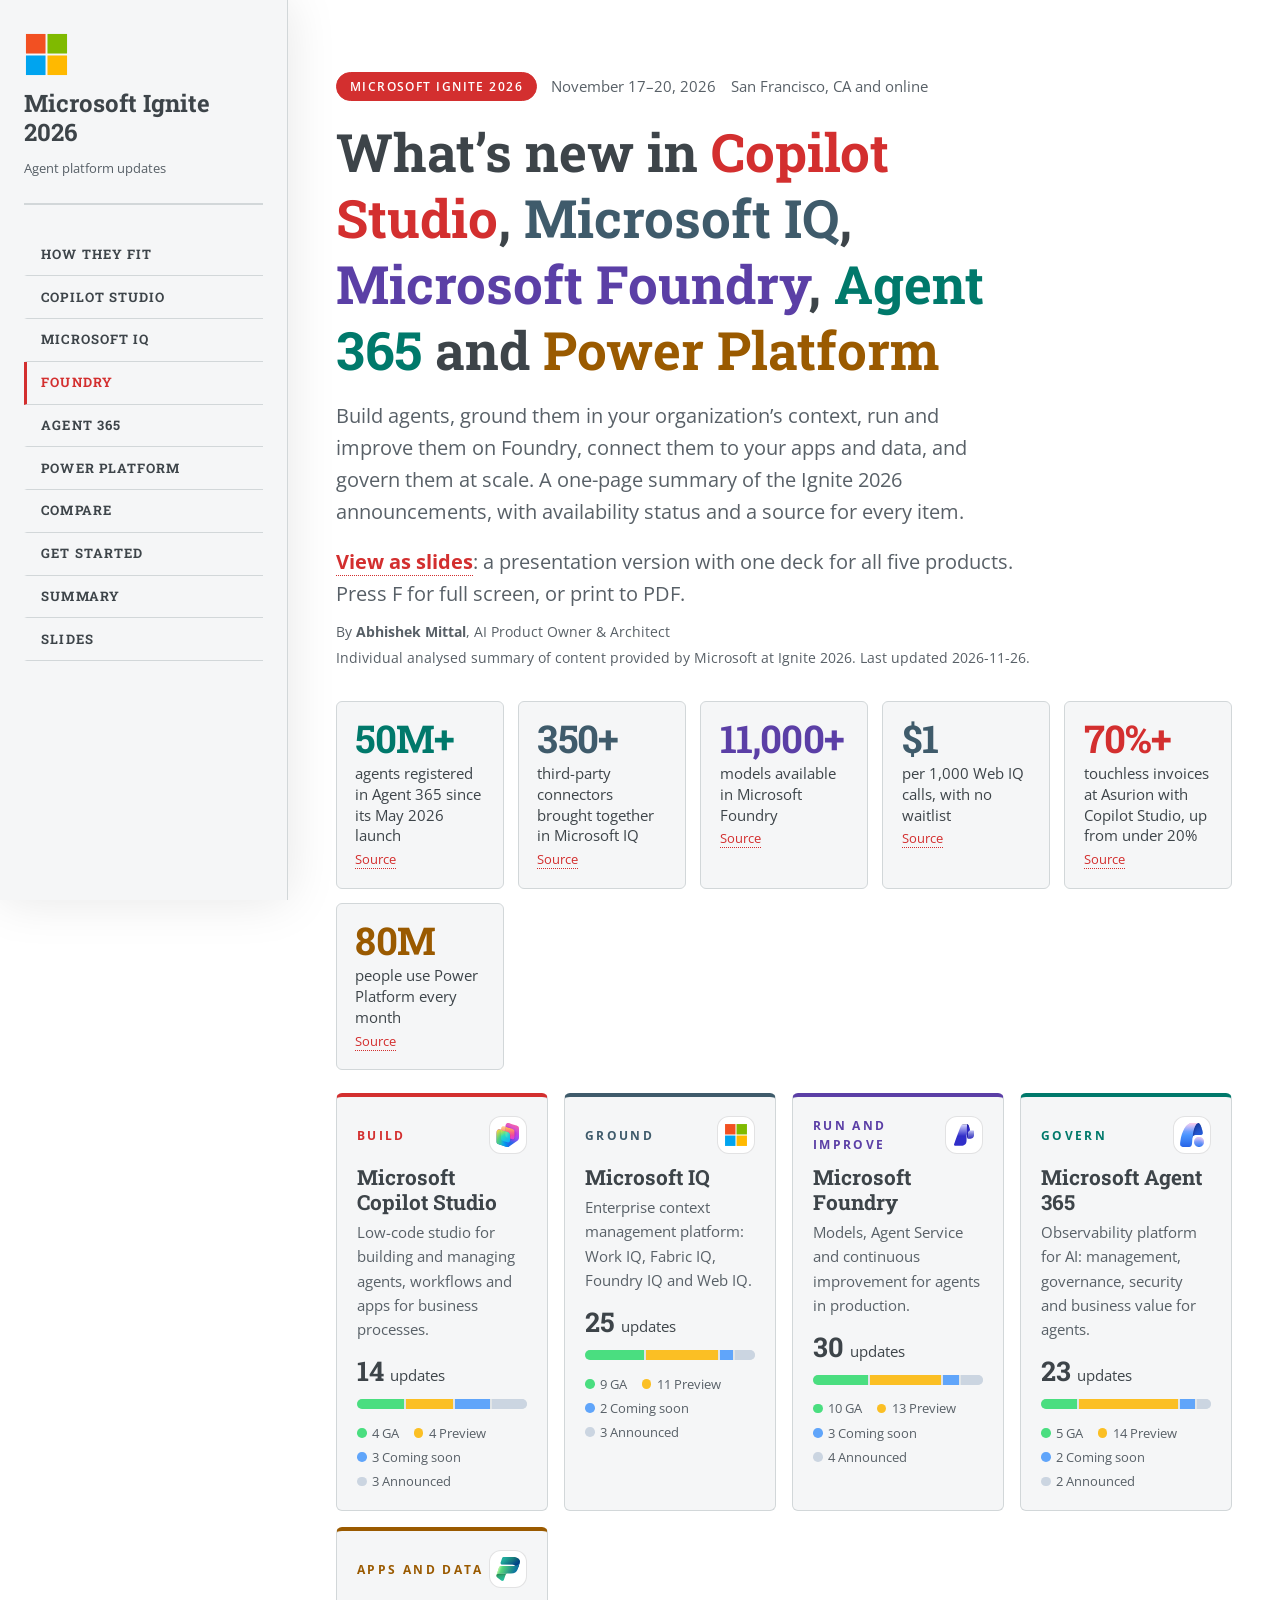
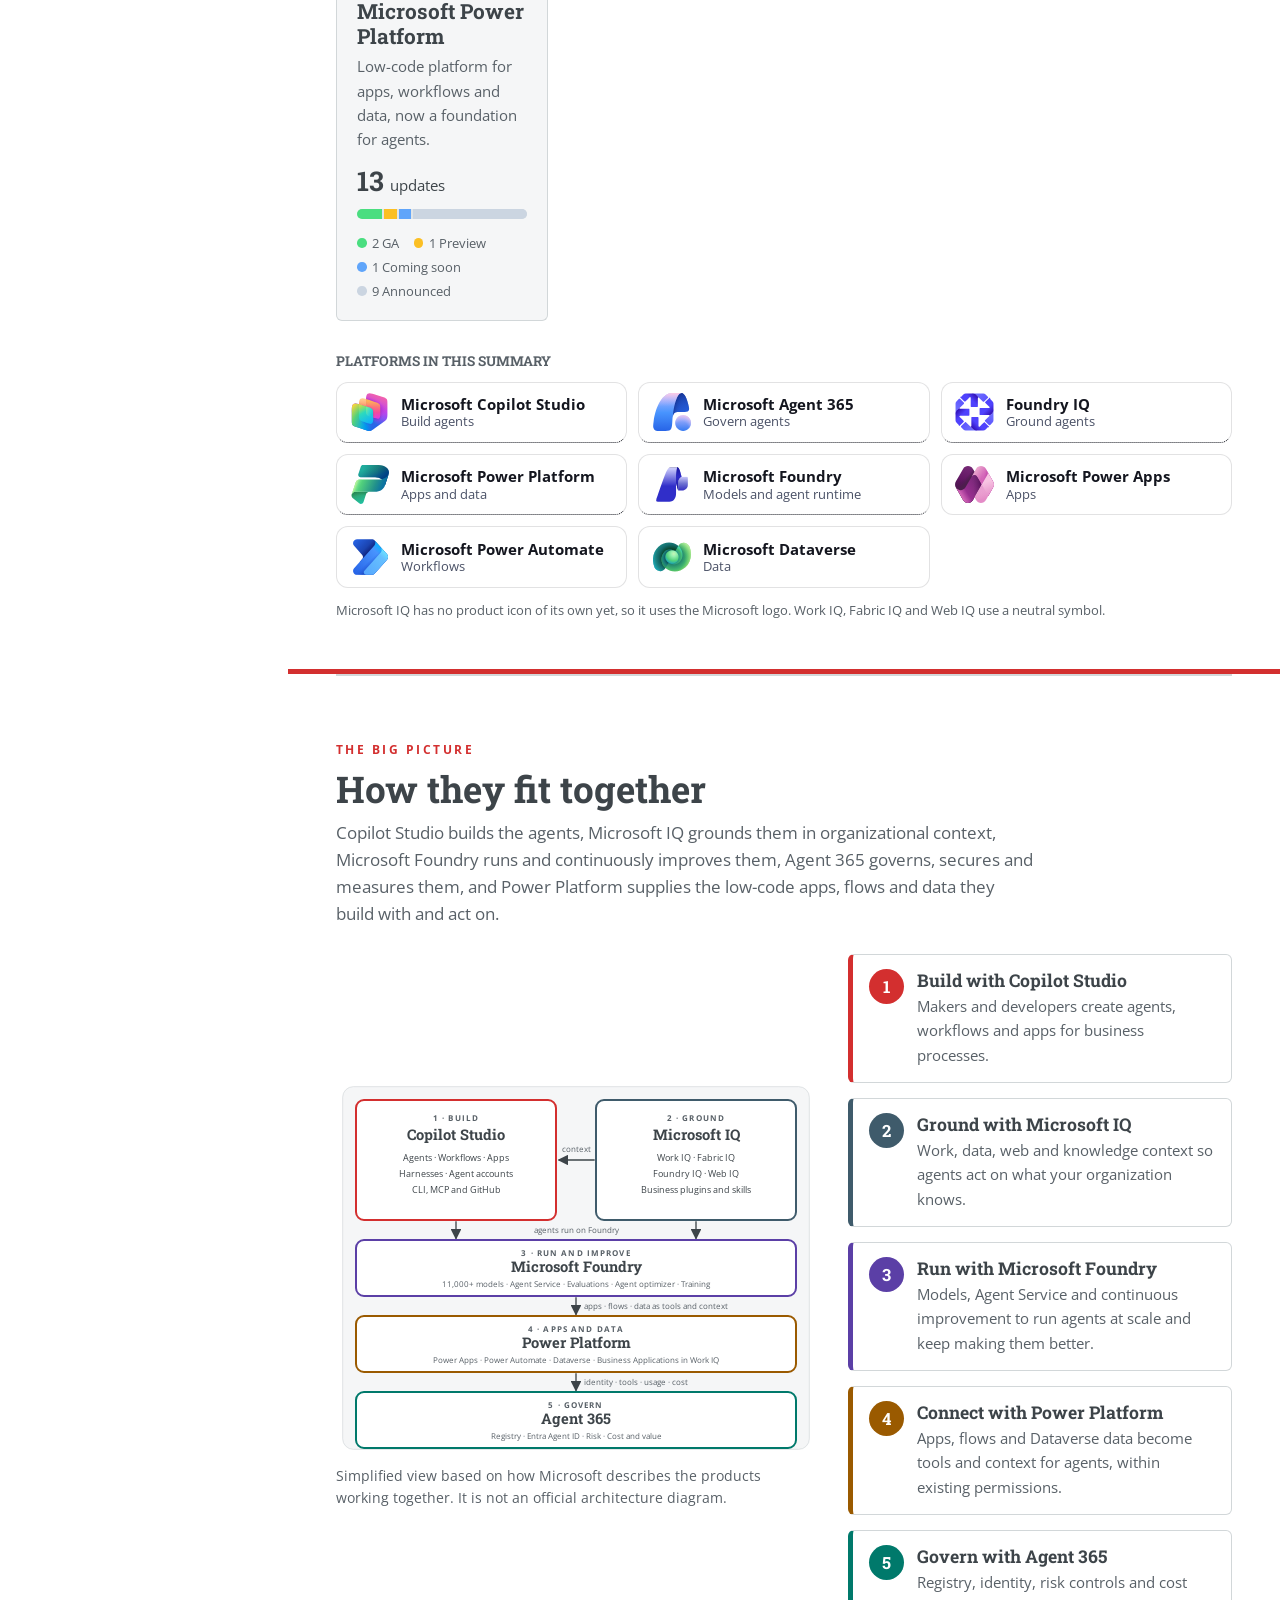
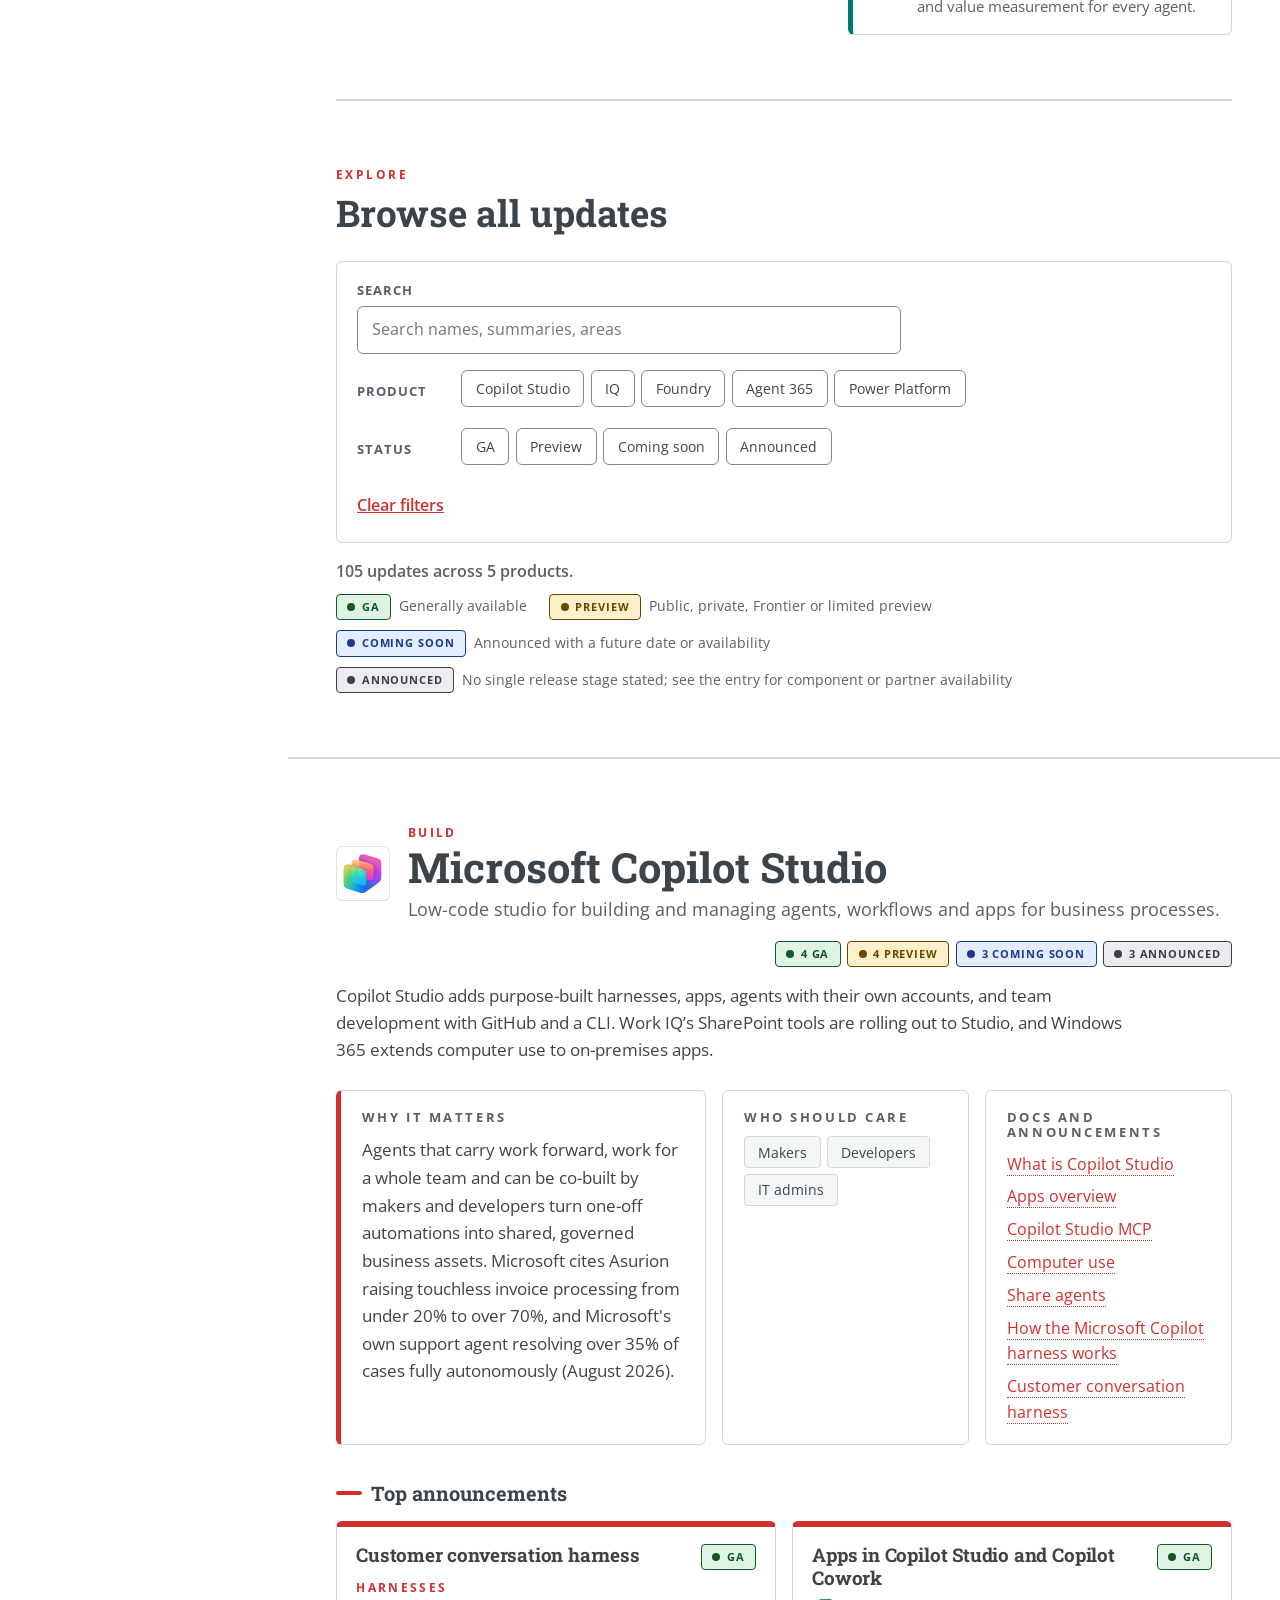
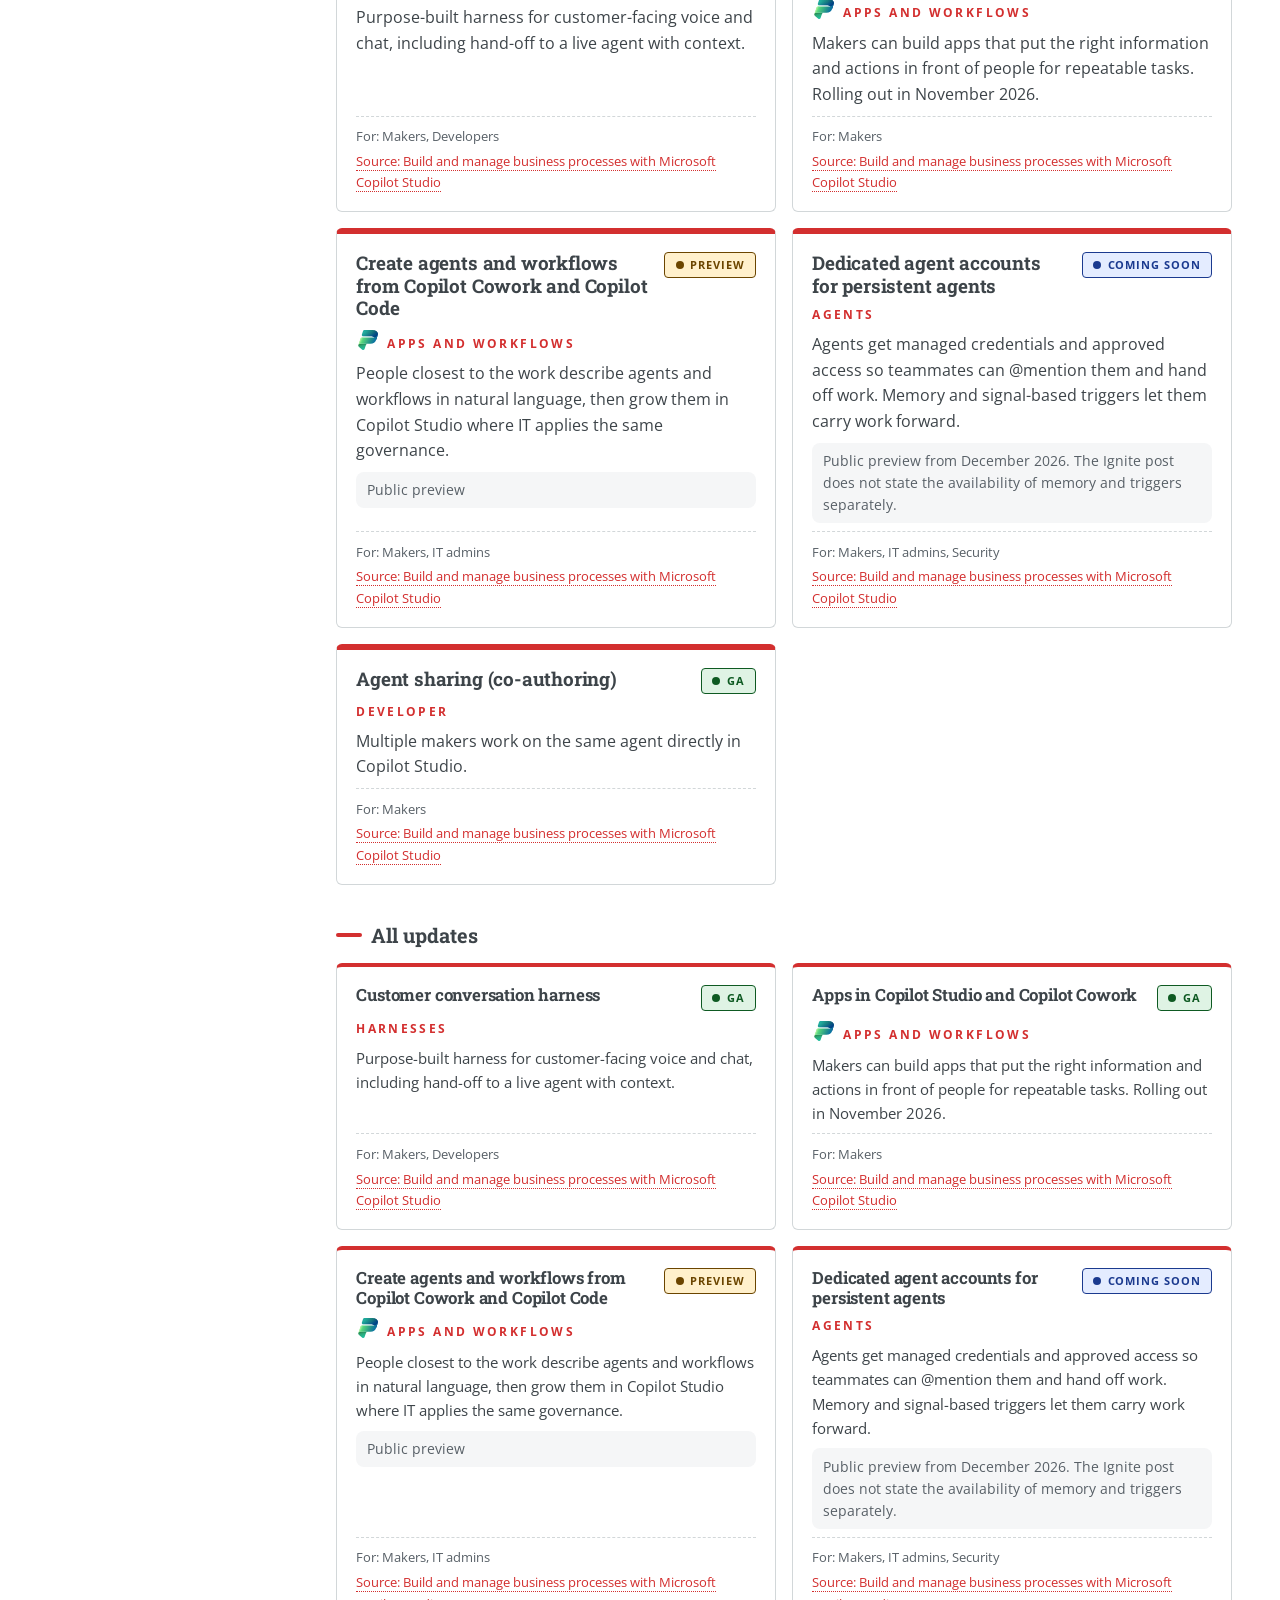
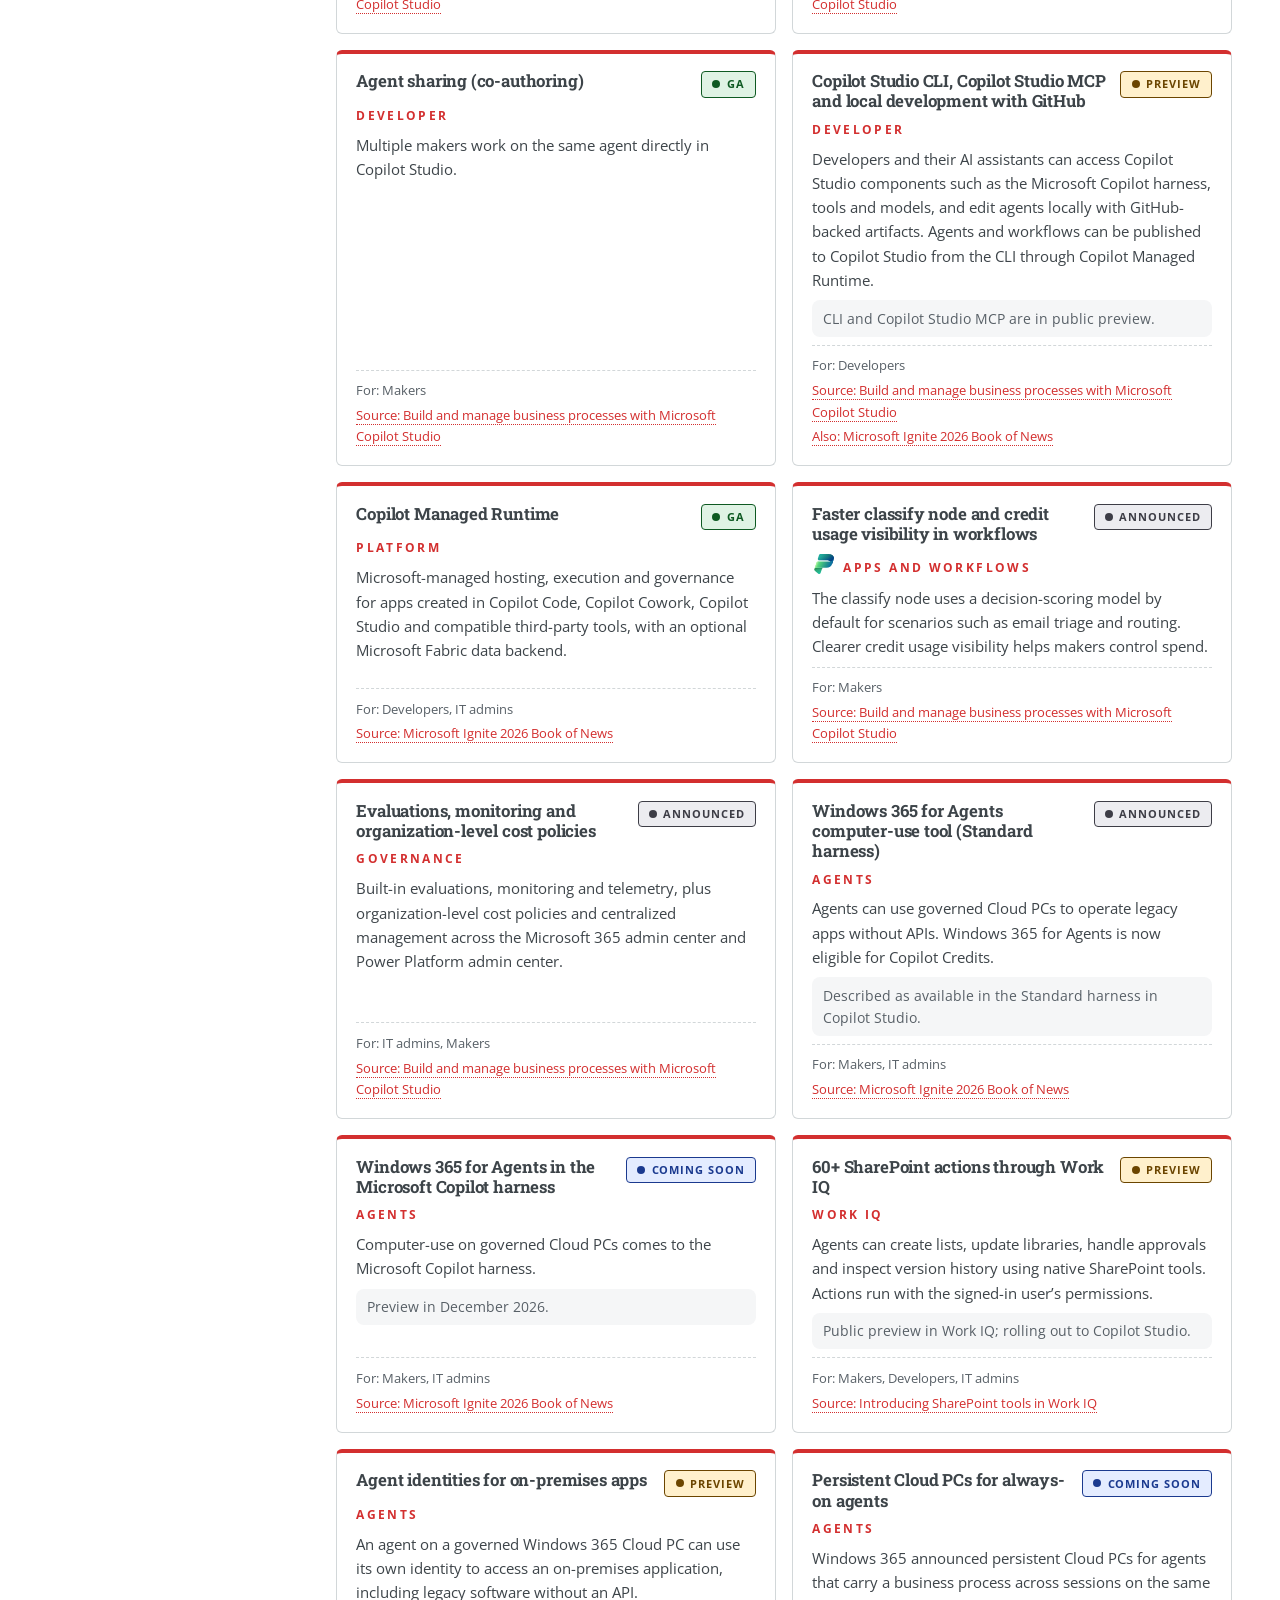
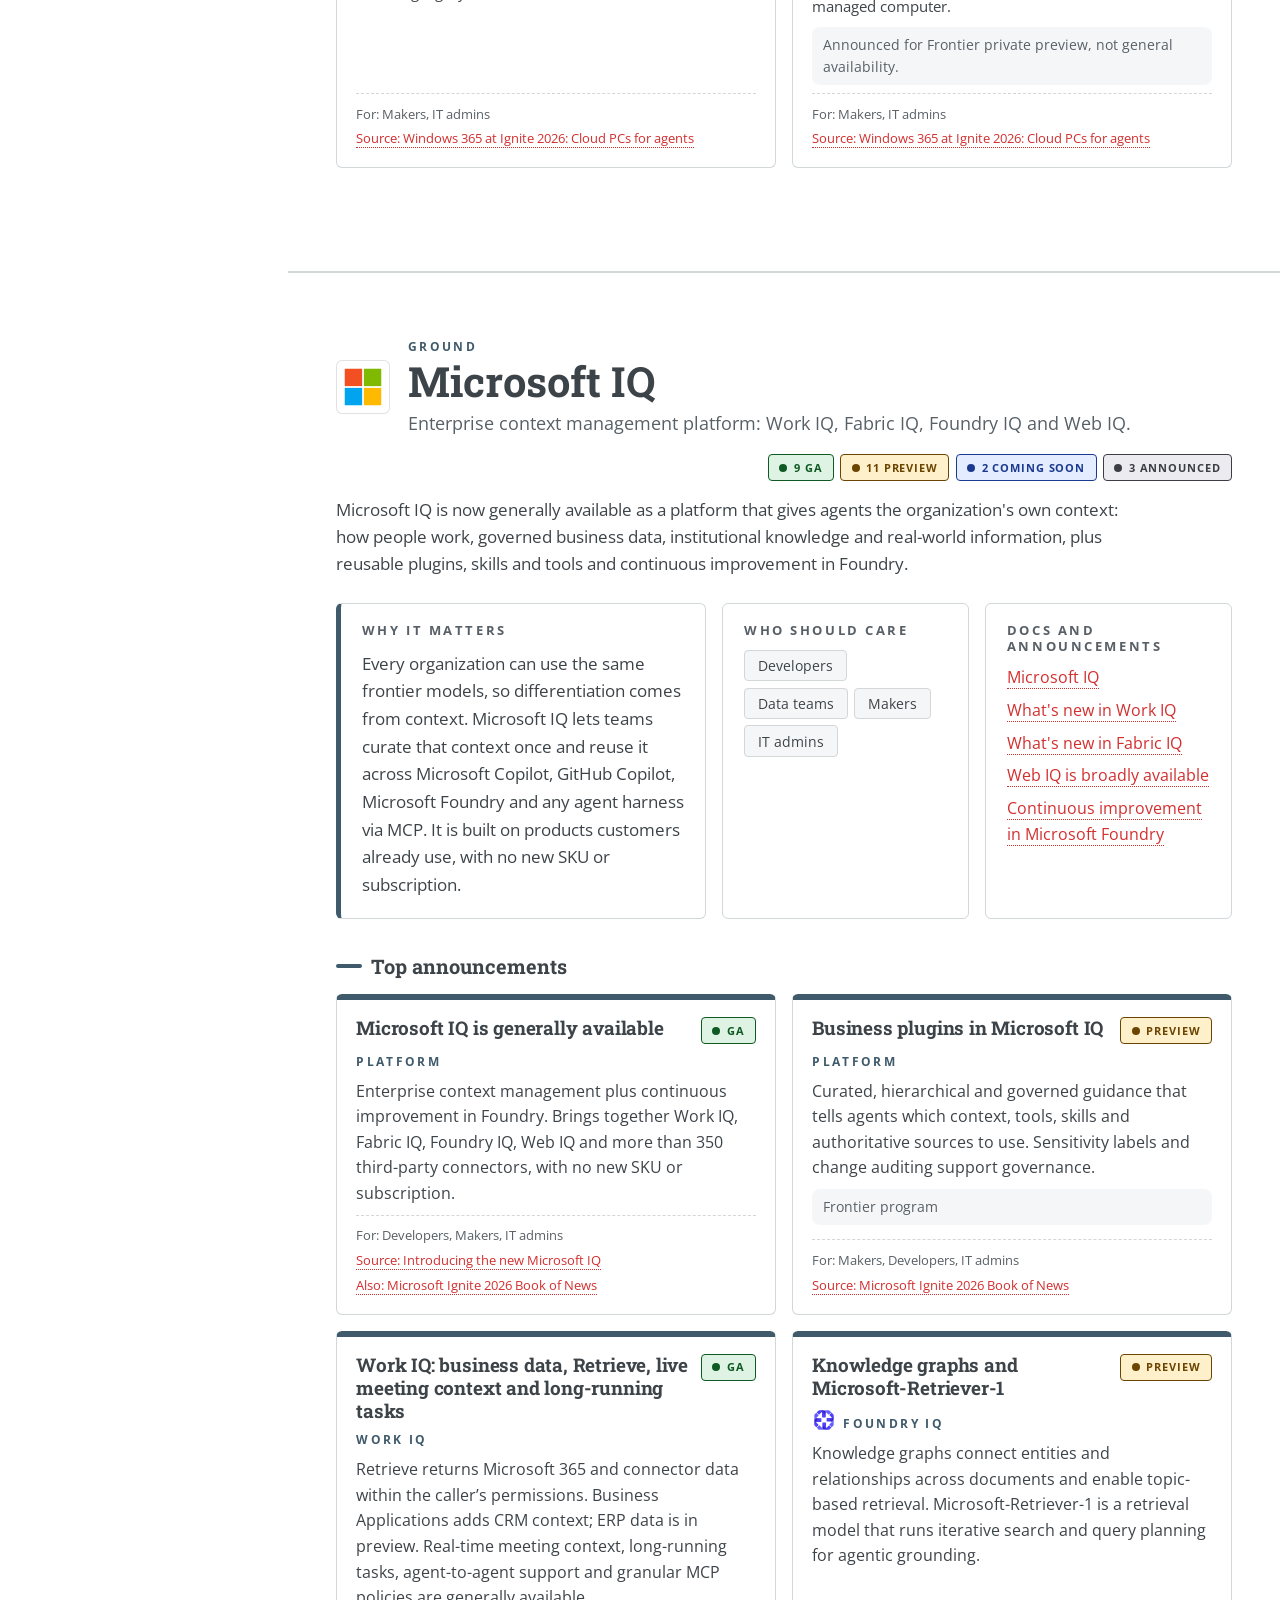
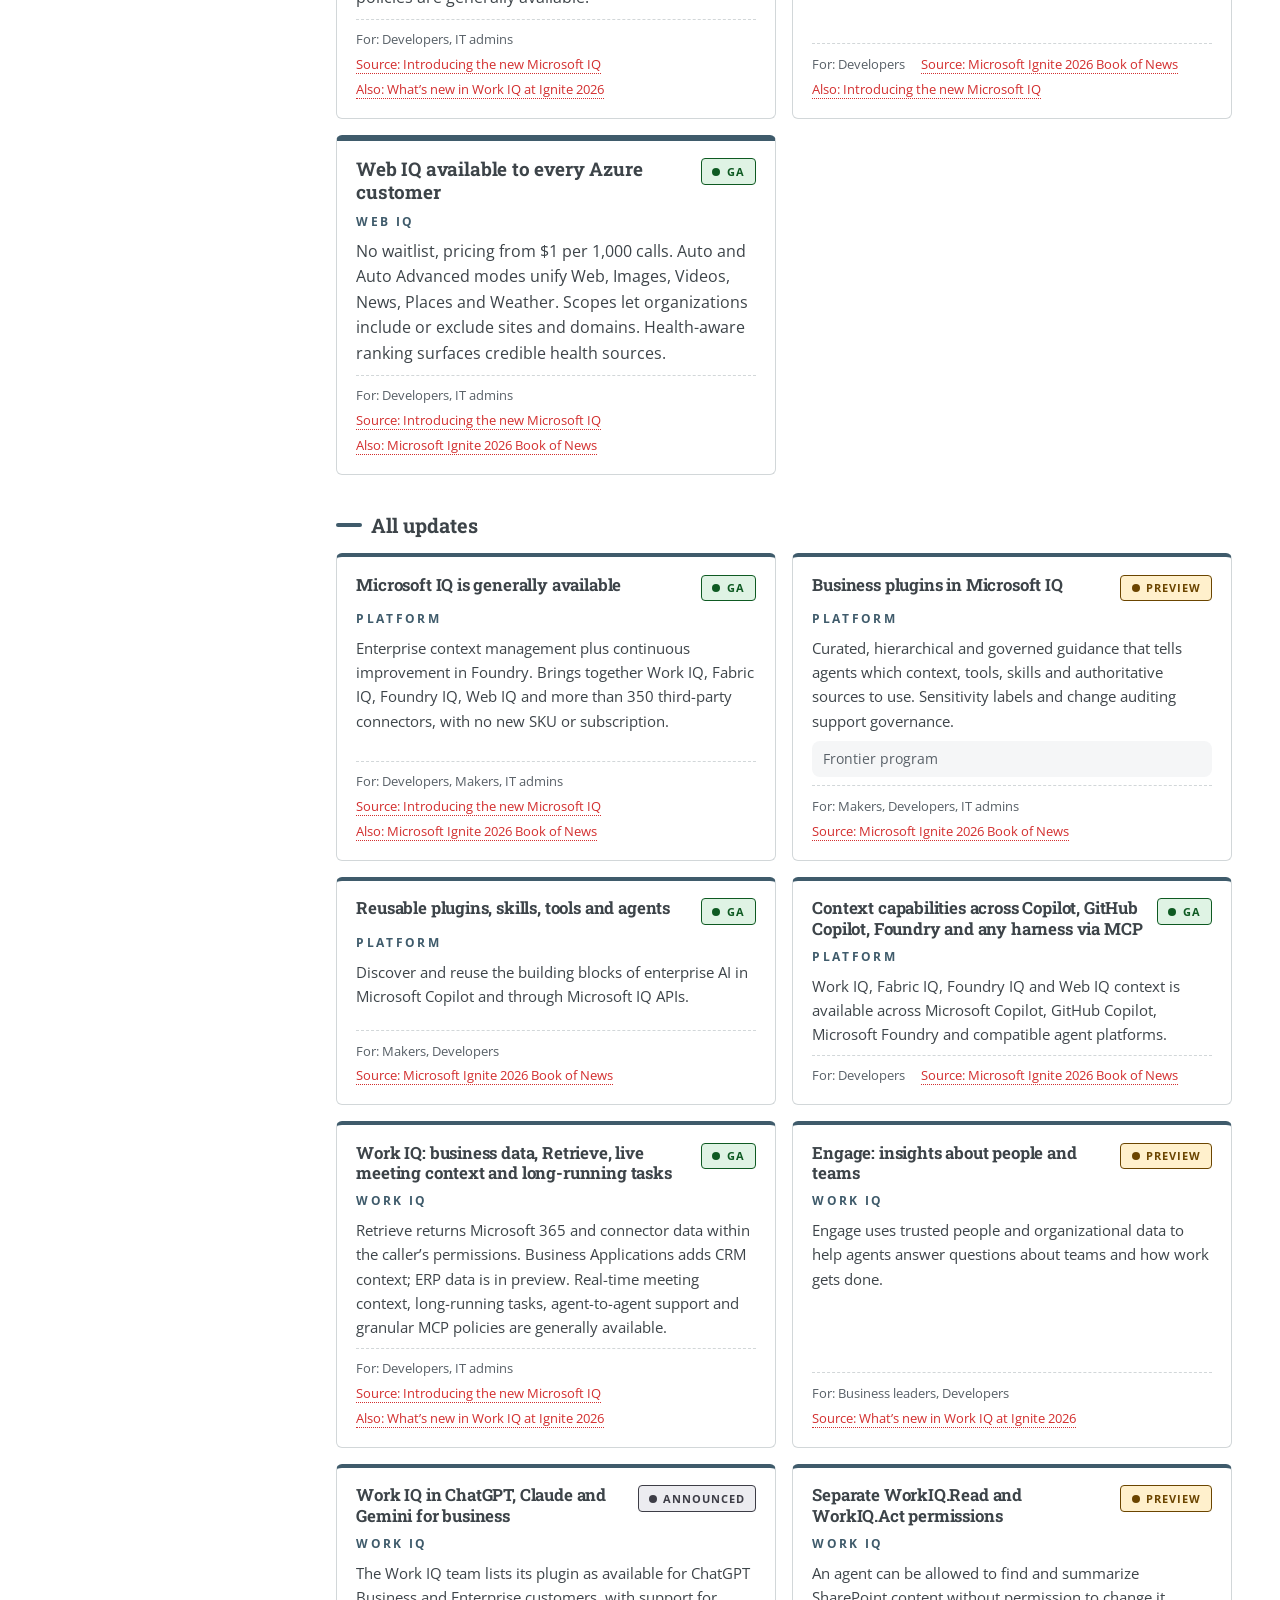
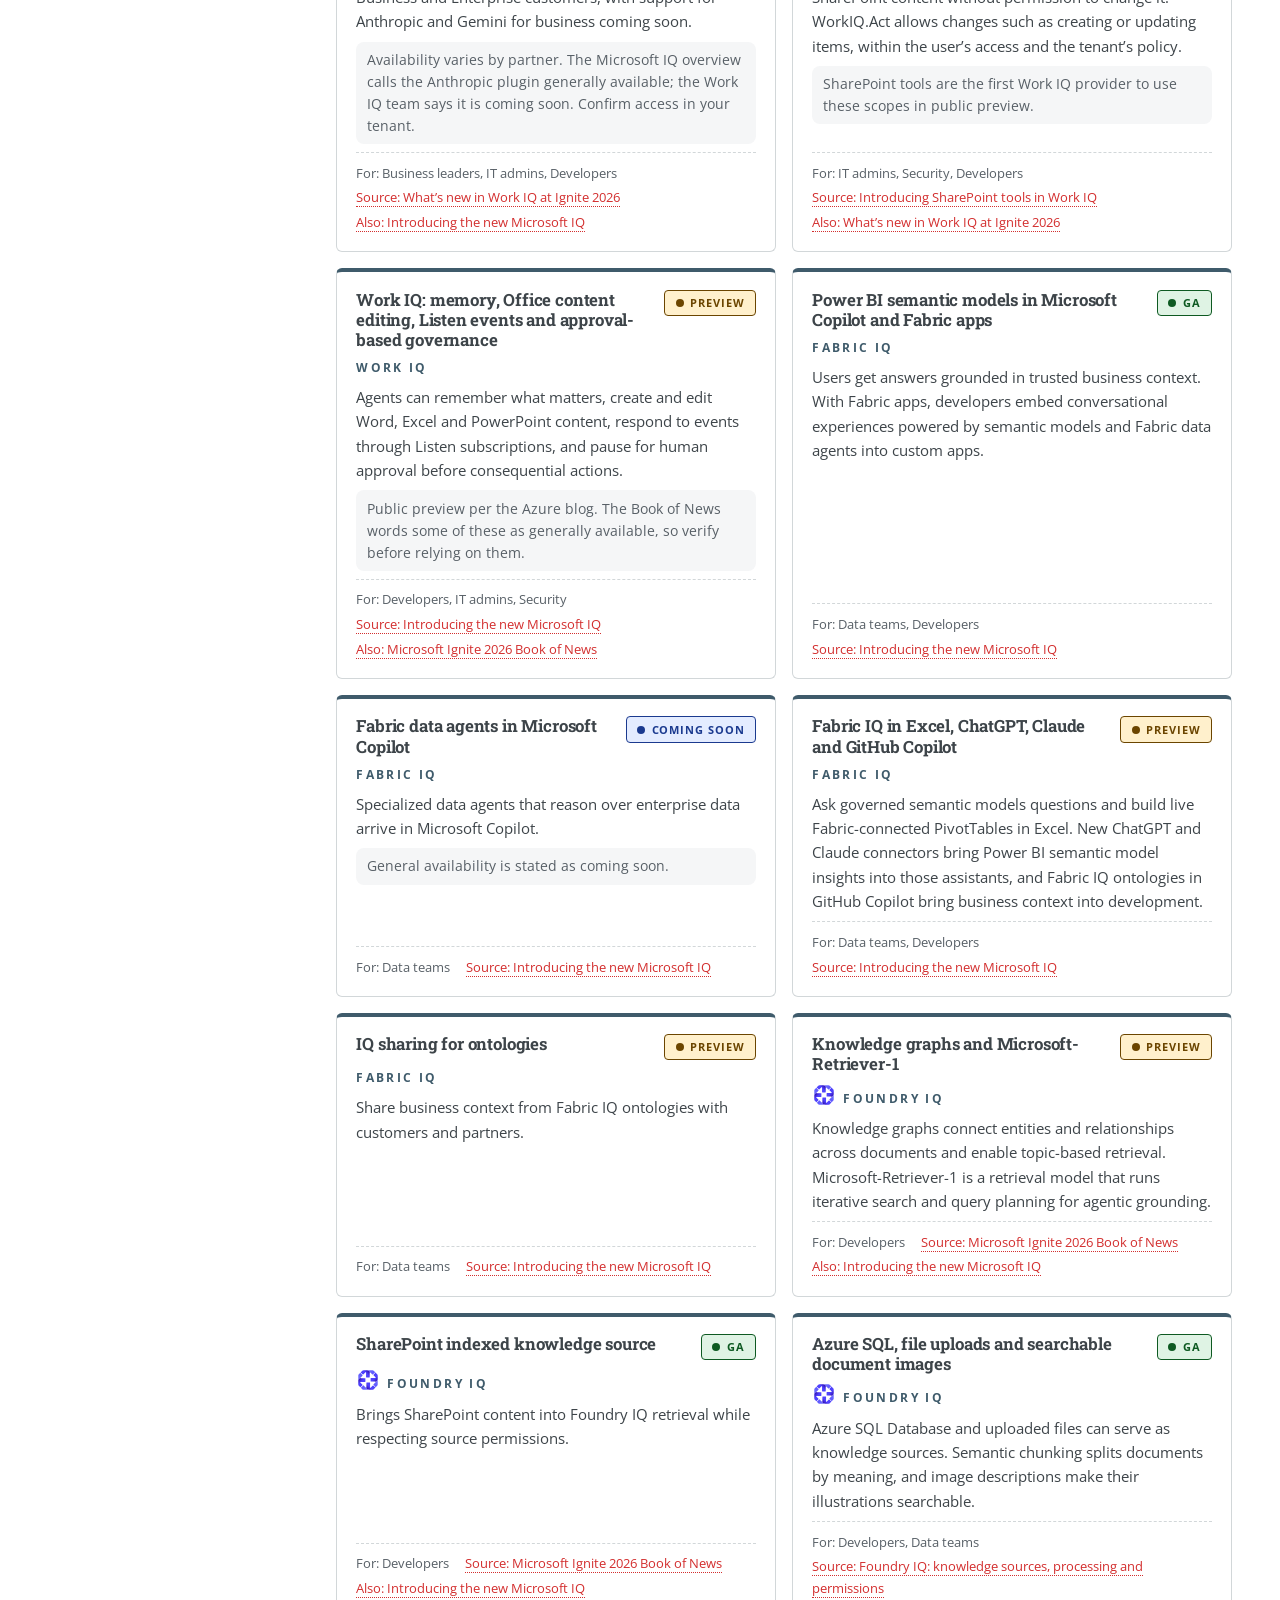
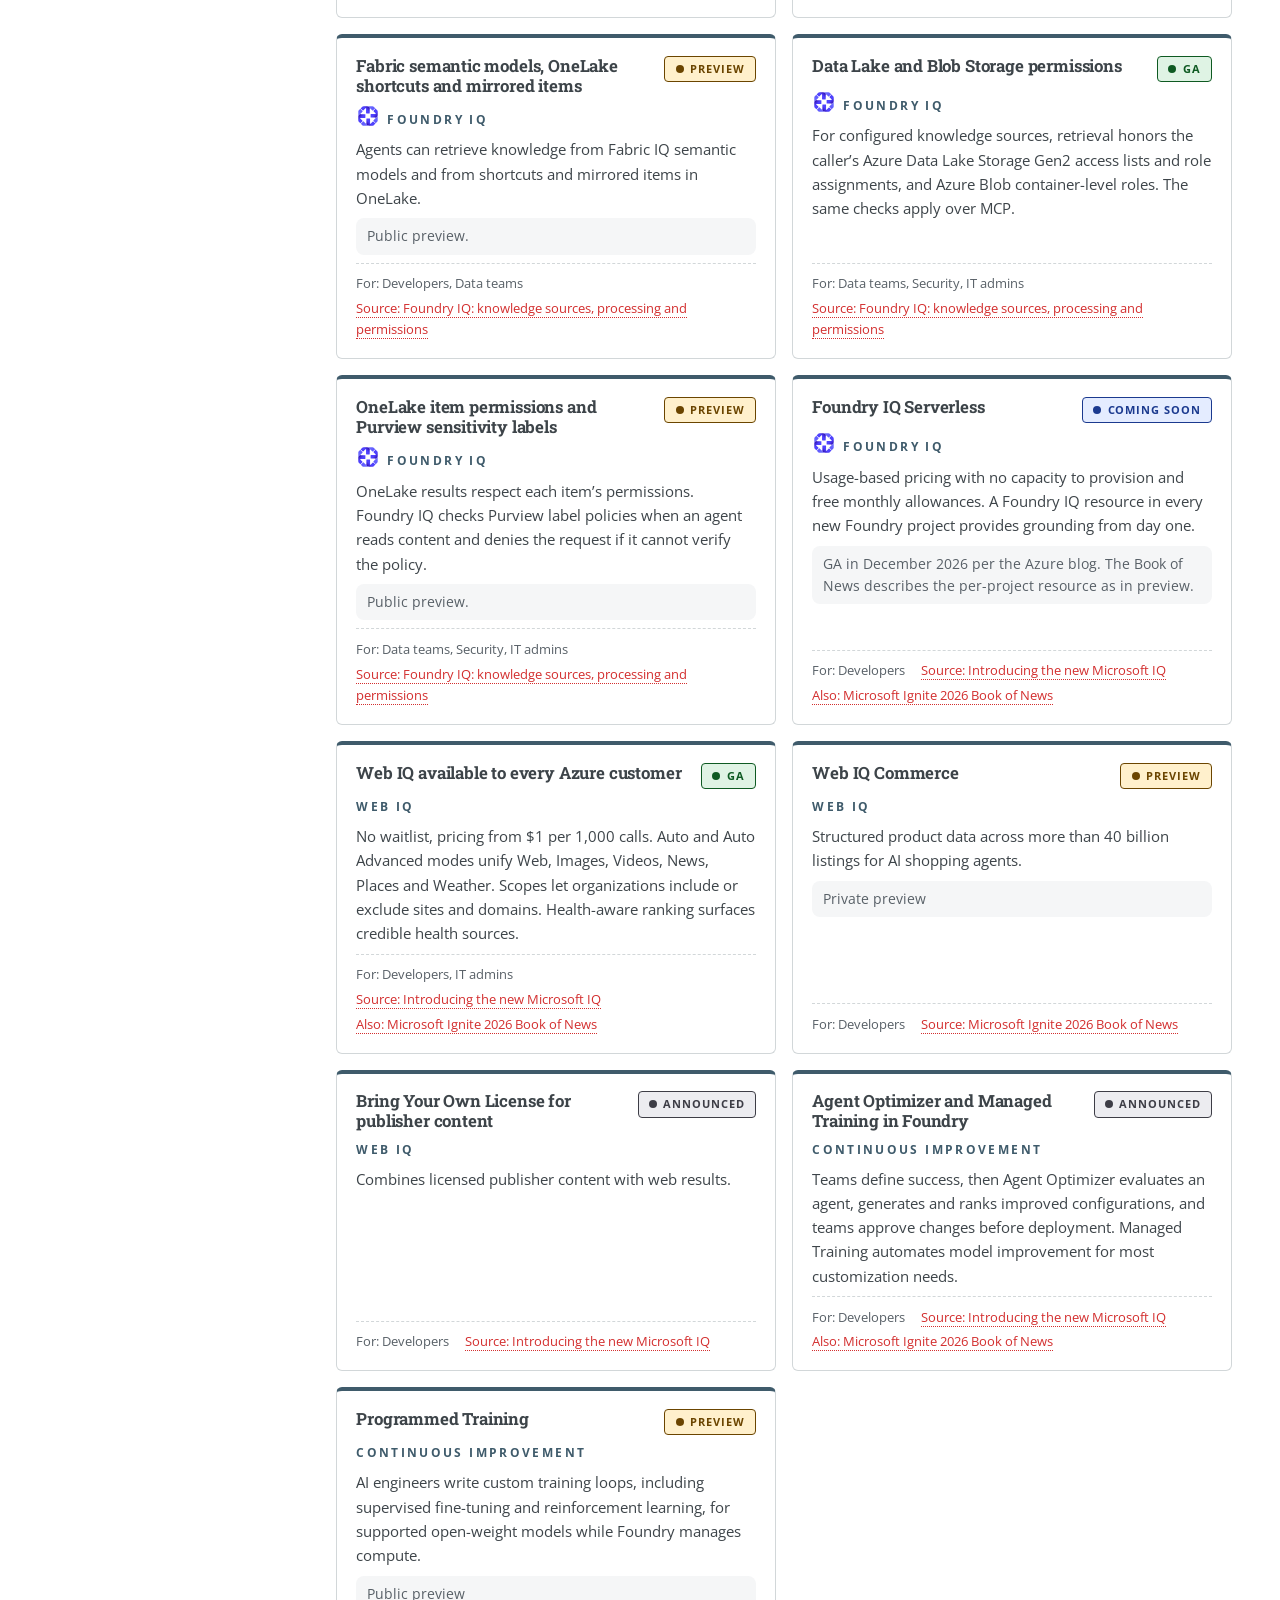
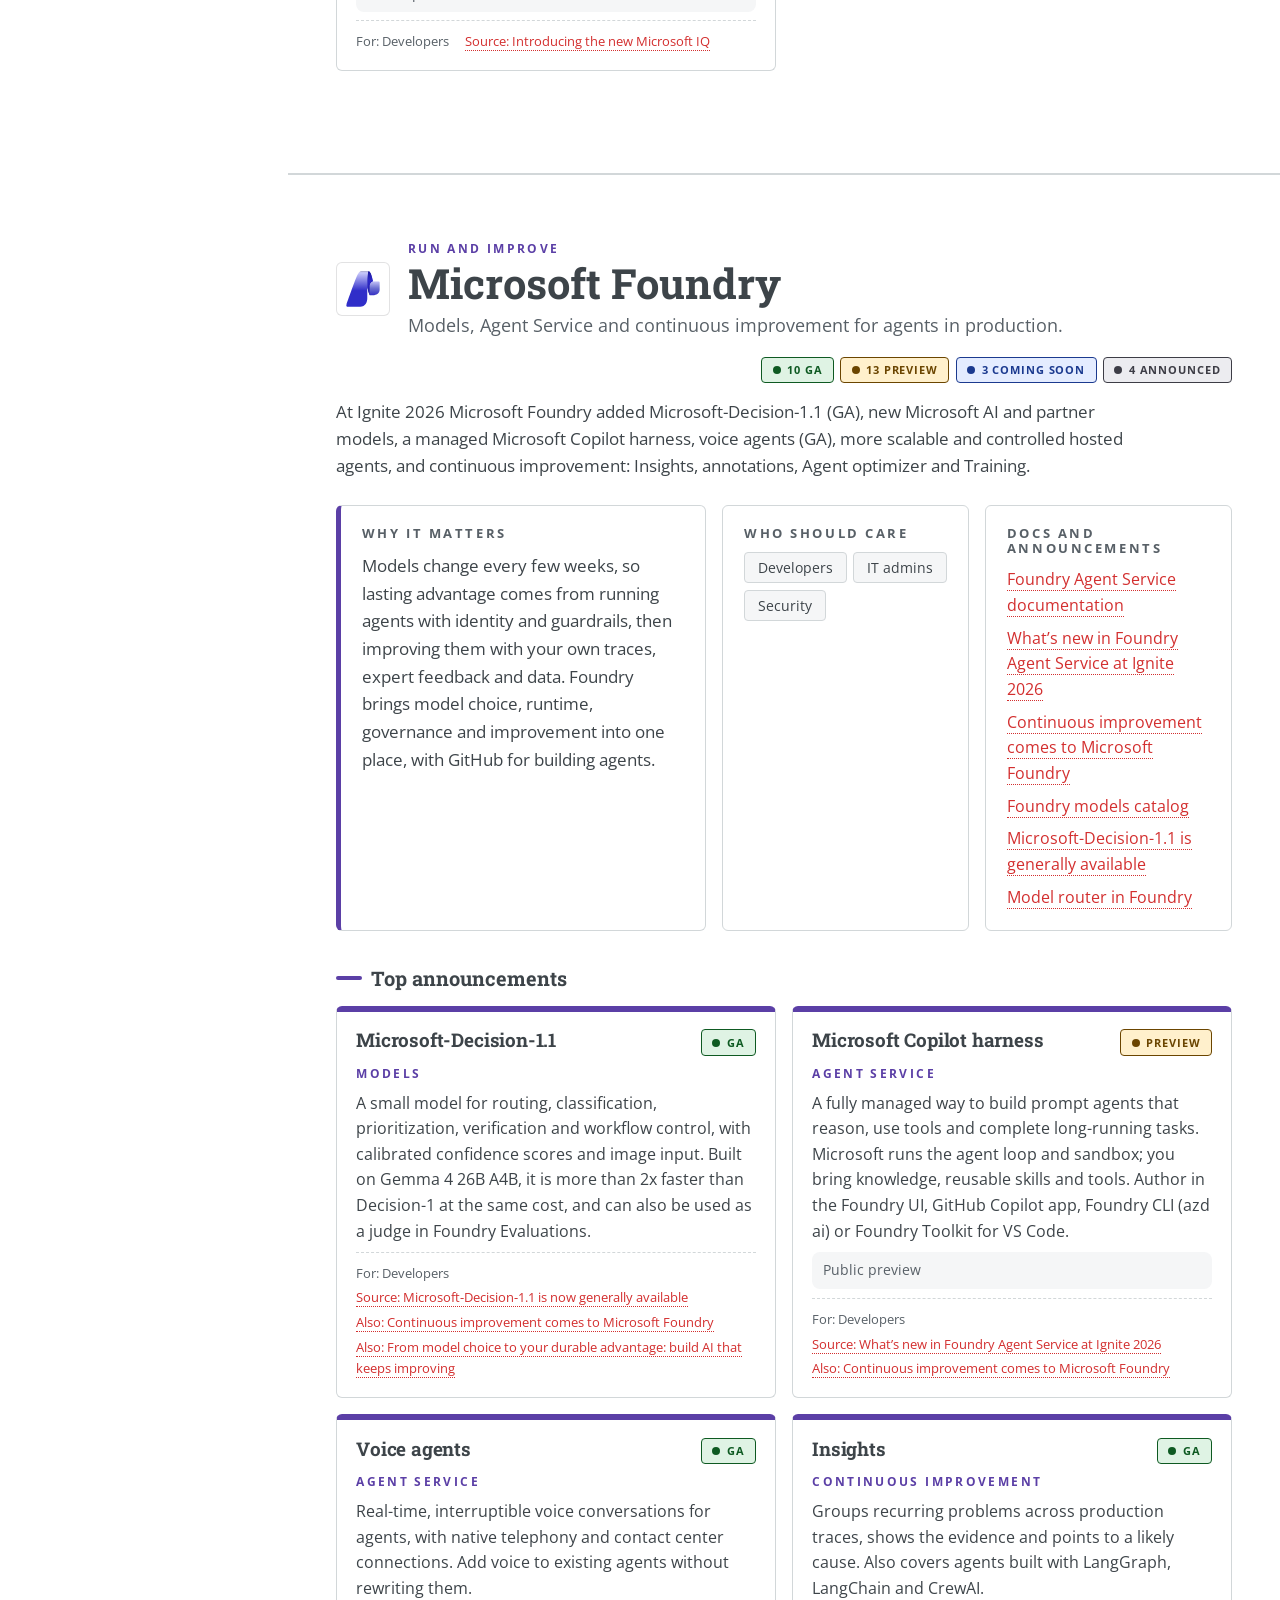
==== commit ce691332: "Use the author’s requested Ignite summary attribution Co-authored-by: Copilot App <223556219+Copilot" ====
--- a/index.html
+++ b/index.html
@@ -4,7 +4,7 @@
   <meta charset="utf-8">
   <meta name="viewport" content="width=device-width, initial-scale=1">
   <title>Microsoft Ignite 2026 updates: Copilot Studio, Microsoft IQ, Microsoft Foundry, Agent 365 and Power Platform</title>
-  <meta name="description" content="Unofficial summary, referenced from Microsoft-provided Ignite 2026 materials, of Microsoft Ignite 2026 (November 17–20) announcements for Copilot Studio, Microsoft IQ (Work IQ, Fabric IQ, Foundry IQ, Web IQ), Microsoft Foundry (models and Agent Service), Agent 365 and Power Platform, with availability status and sources.">
+  <meta name="description" content="Individual analysed summary of content provided by Microsoft at Ignite 2026. Covers Copilot Studio, Microsoft IQ, Microsoft Foundry, Agent 365 and Power Platform, with availability status and sources.">
   <meta name="color-scheme" content="light dark">
   <meta property="og:type" content="website">
   <meta property="og:title" content="Microsoft Ignite 2026 updates: Copilot Studio, Microsoft IQ, Agent 365 and Power Platform">
@@ -12,11 +12,11 @@
   <meta property="og:site_name" content="Microsoft Ignite 2026 updates">
   <meta name="twitter:card" content="summary">
   <meta name="twitter:title" content="Microsoft Ignite 2026 updates: Copilot Studio, Microsoft IQ, Agent 365 and Power Platform">
-  <meta name="twitter:description" content="Unofficial summary referenced from Microsoft-provided Ignite 2026 materials, with availability status and source links.">
+  <meta name="twitter:description" content="Individual analysed summary of content provided by Microsoft at Ignite 2026. Includes availability status and source links.">
   <link rel="icon" href="data:image/svg+xml,%3Csvg xmlns='http://www.w3.org/2000/svg' viewBox='0 0 32 32'%3E%3Crect width='32' height='32' rx='8' fill='%230b5cad'/%3E%3Cpath d='M16 5l2.6 7.4L26 15l-7.4 2.6L16 25l-2.6-7.4L6 15l7.4-2.6z' fill='white'/%3E%3C/svg%3E">
   <link rel="stylesheet" href="assets/style.css?v=20261126l">
   <link rel="stylesheet" href="assets/editorial.css?v=20261126l">
-  <script src="assets/app.js?v=20261126l" defer></script>
+  <script src="assets/app.js?v=20261126m" defer></script>
 </head>
 <body>
   <a class="skip-link" href="#main">Skip to main content</a>
@@ -53,7 +53,7 @@
         <p class="lead">Build agents, ground them in your organization’s context, run and improve them on Foundry, connect them to your apps and data, and govern them at scale. A one-page summary of the Ignite 2026 announcements, with availability status and a source for every item.</p>
         <p class="lead"><a href="slides.html"><strong>View as slides</strong></a>: a presentation version with one deck for all five products. Press F for full screen, or print to PDF.</p>
         <p class="updated byline">By <strong>Abhishek Mittal</strong>, AI Product Owner &amp; Architect</p>
-        <p class="updated">Last updated: <time id="last-updated" datetime="2026-11-26">November 26, 2026</time></p>
+        <p class="updated">Individual analysed summary of content provided by Microsoft at Ignite 2026. Last updated <time id="last-updated" datetime="2026-11-26">2026-11-26</time>.</p>
         <ul class="kpis" id="kpis" aria-label="Key numbers"></ul>
         <ul class="product-cards" id="product-cards" aria-label="Products"></ul>
         <div class="platforms-wrap">
@@ -216,7 +216,7 @@
       <h2 class="footer-heading">Sources</h2>
       <ul class="source-list" id="source-list"></ul>
       <p class="footer-author">Compiled by <strong>Abhishek Mittal</strong>, AI Product Owner &amp; Architect.</p>
-      <p class="disclaimer legal" id="legal-disclaimer"><strong>Disclaimer.</strong> This site is an unofficial summary compiled from documentation, blog posts, the Book of News and other content published or provided by Microsoft during Microsoft Ignite 2026. All information is referenced from those Microsoft materials, and it is not an official Microsoft statement. It is shared for general information only; availability, naming, pricing and licensing can change, and details may be incomplete or out of date. The author makes no representations or warranties about its accuracy, completeness or suitability, and accepts no responsibility or liability for any decision or action taken based on it. Please verify everything against the official Microsoft sources linked on this page. This is not legal advice.</p>
+      <p class="disclaimer legal" id="legal-disclaimer"><strong>Disclaimer.</strong> The author compiled this summary from documentation, blog posts, the Book of News and other content published or provided by Microsoft during Microsoft Ignite 2026. All information is referenced from those Microsoft materials, and it is not an official Microsoft statement. It is shared for general information only; availability, naming, pricing and licensing can change, and details may be incomplete or out of date. The author makes no representations or warranties about its accuracy, completeness or suitability, and accepts no responsibility or liability for any decision or action taken based on it. Please verify everything against the official Microsoft sources linked on this page. This is not legal advice.</p>
     </div>
   </footer>
 </body>
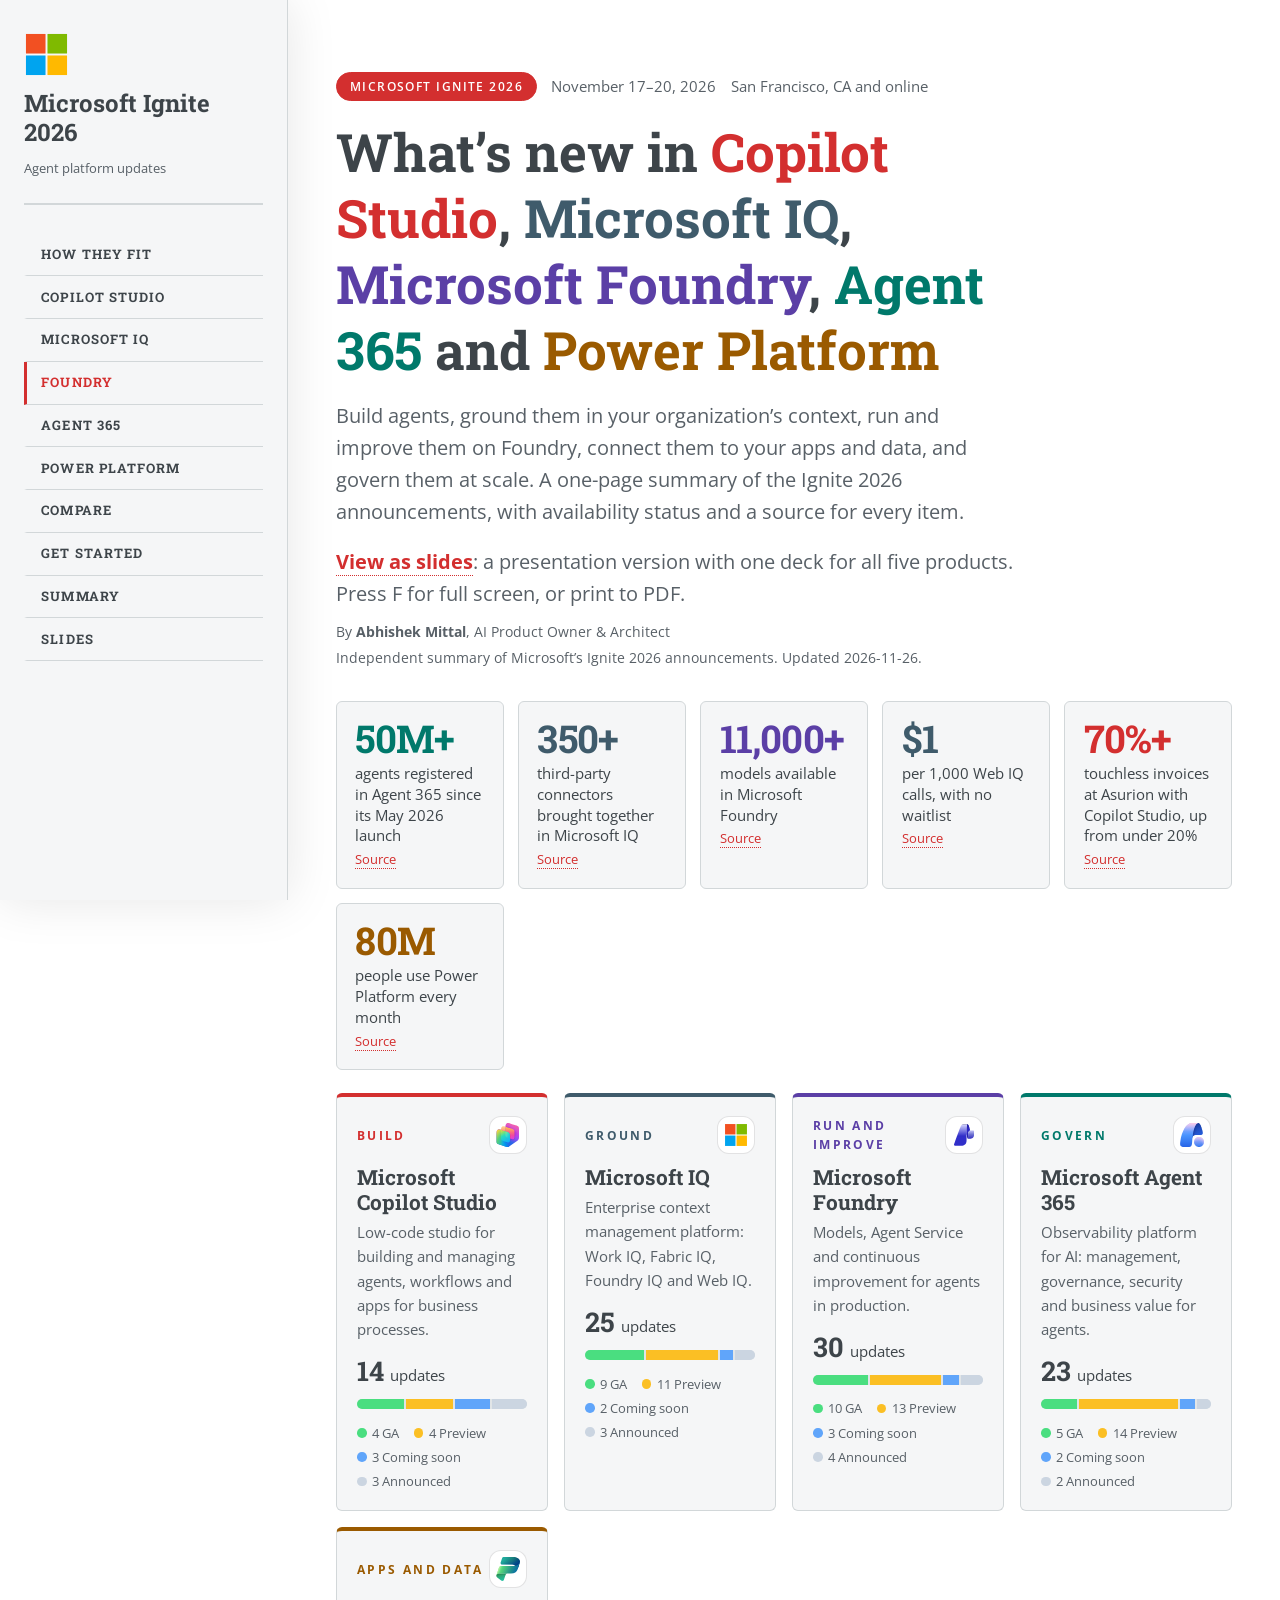
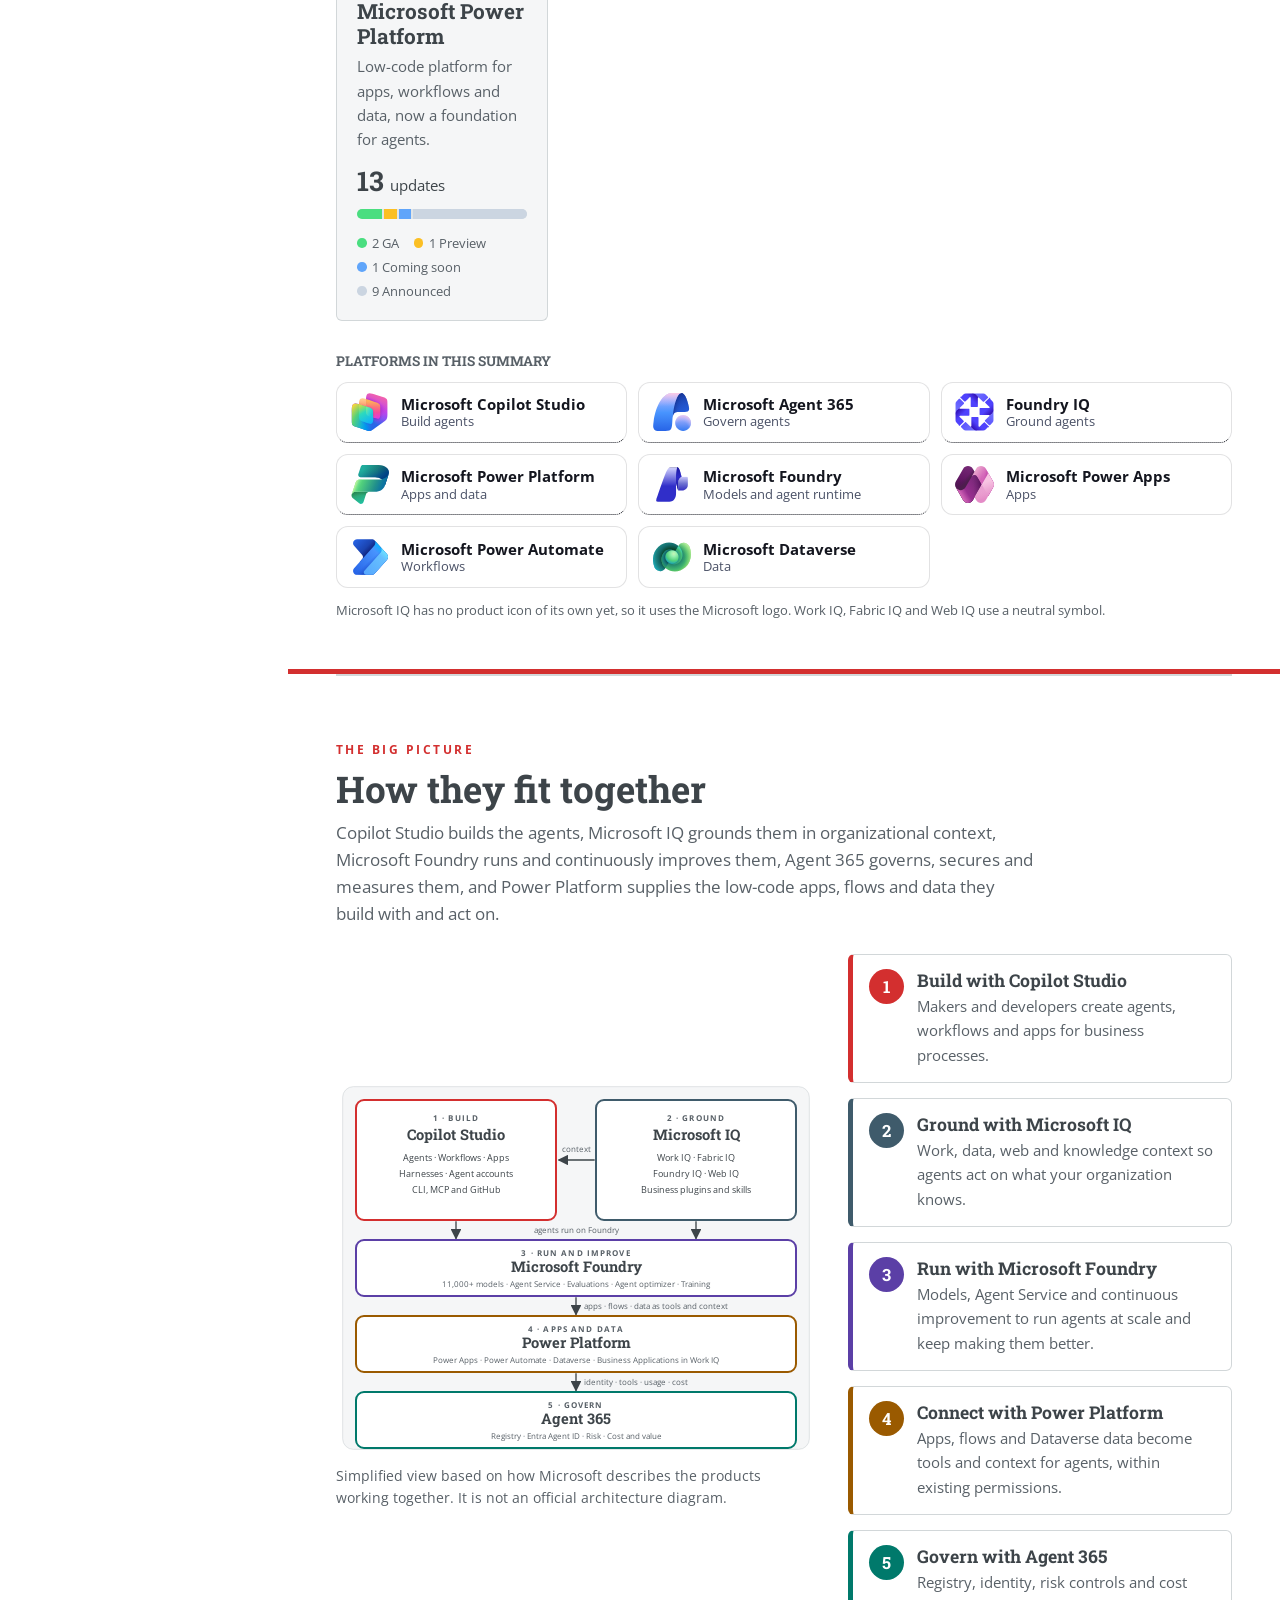
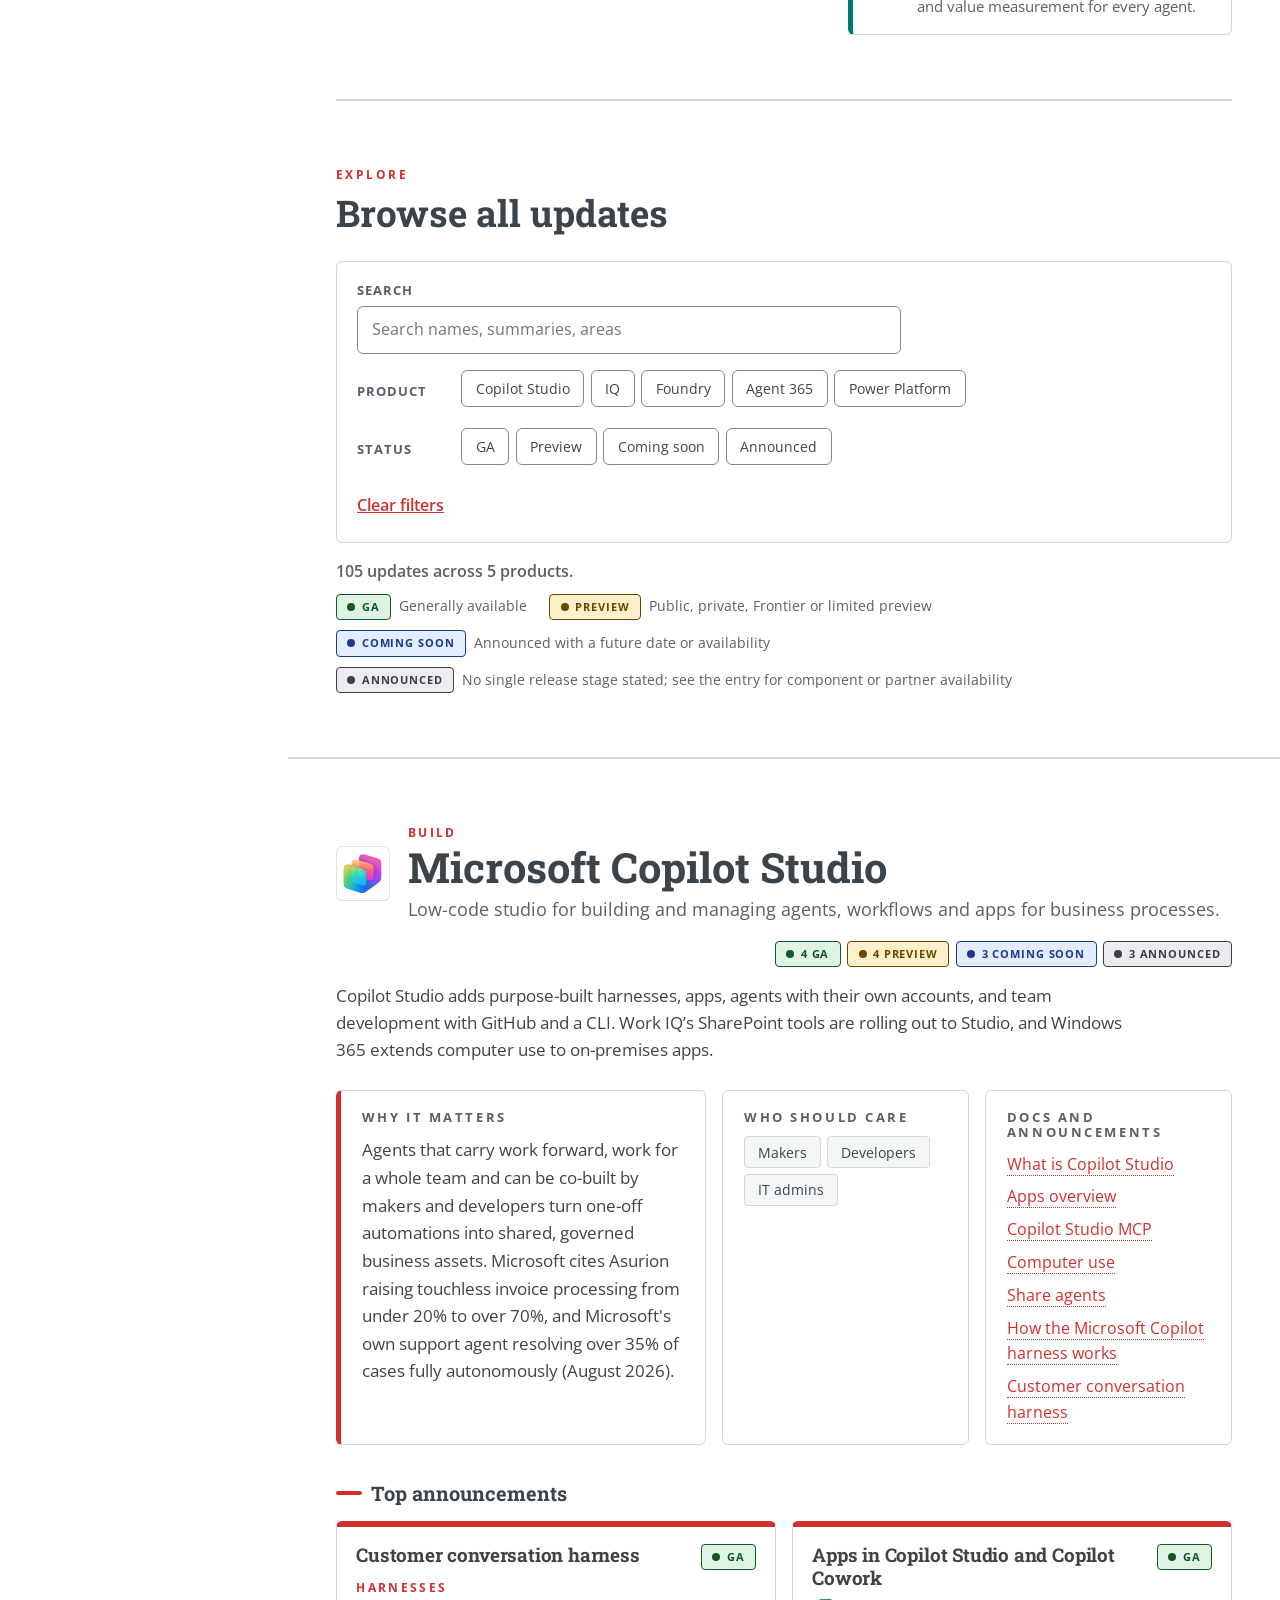
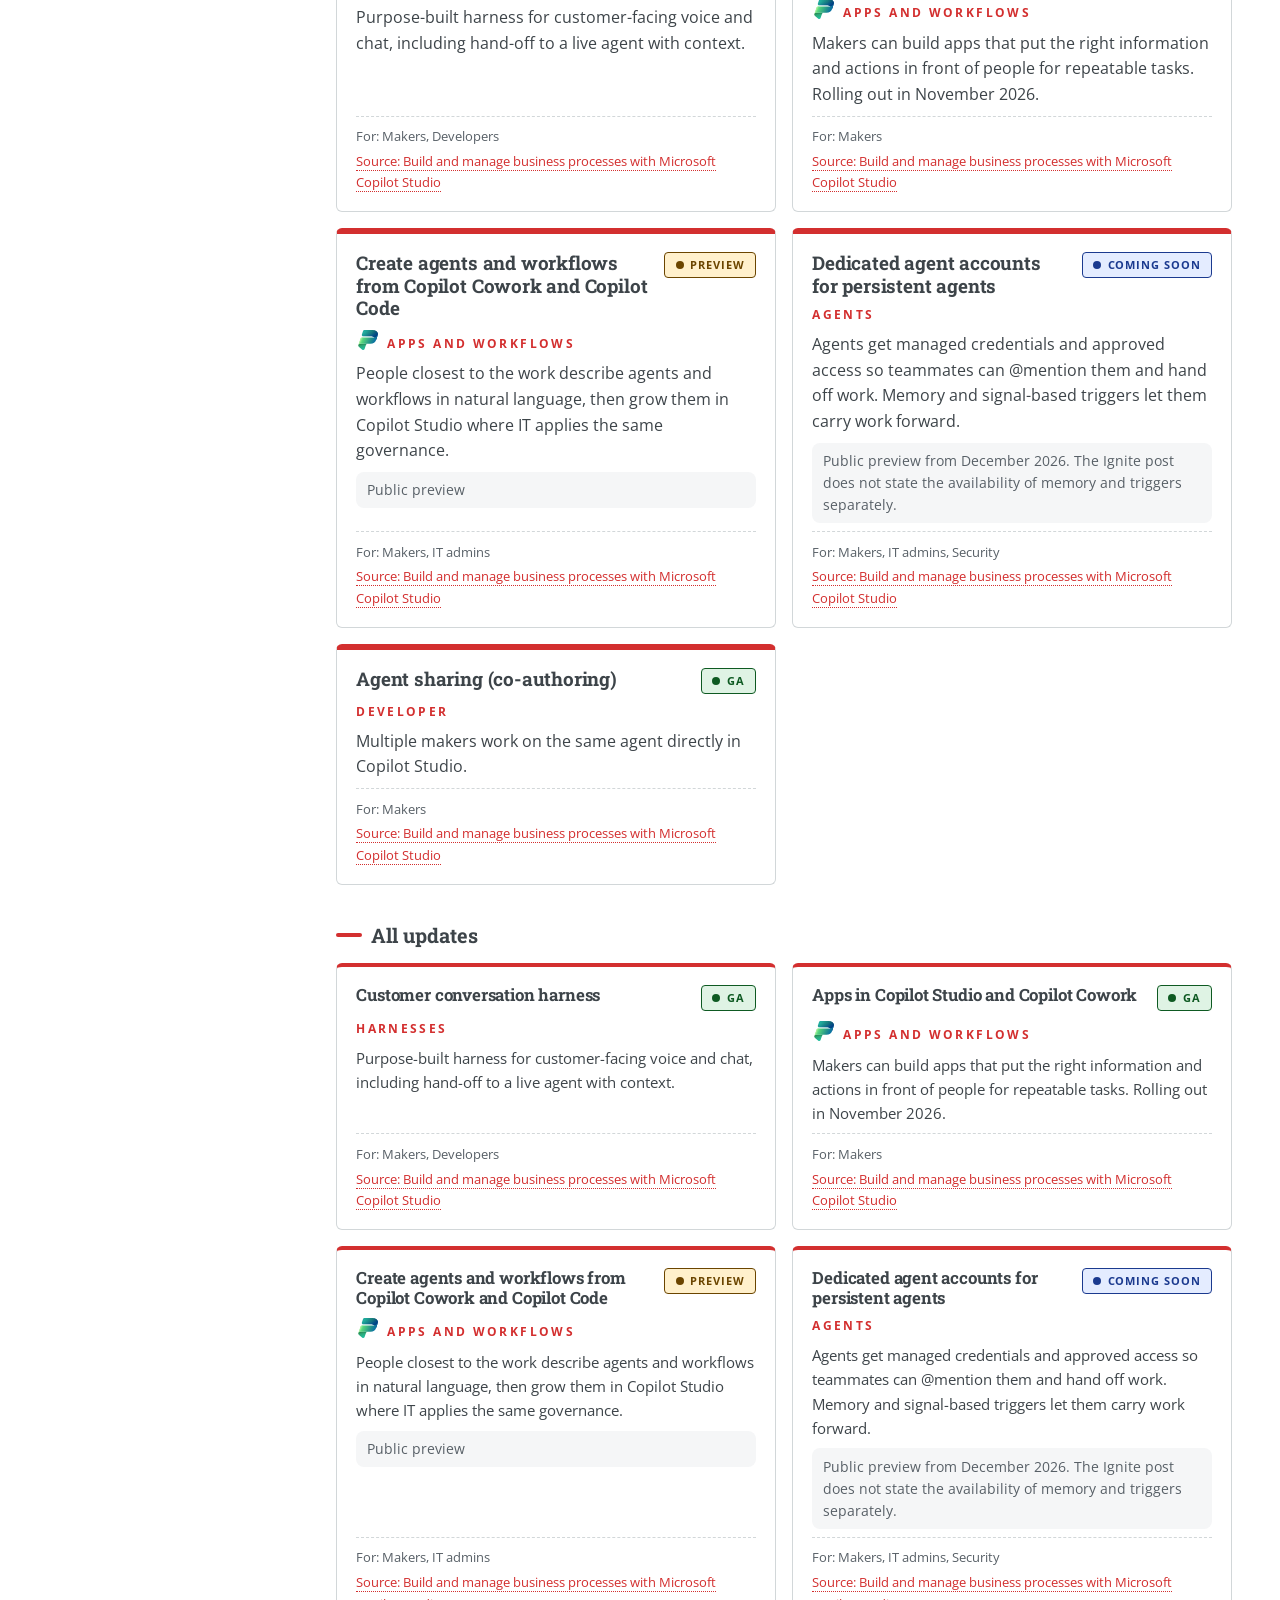
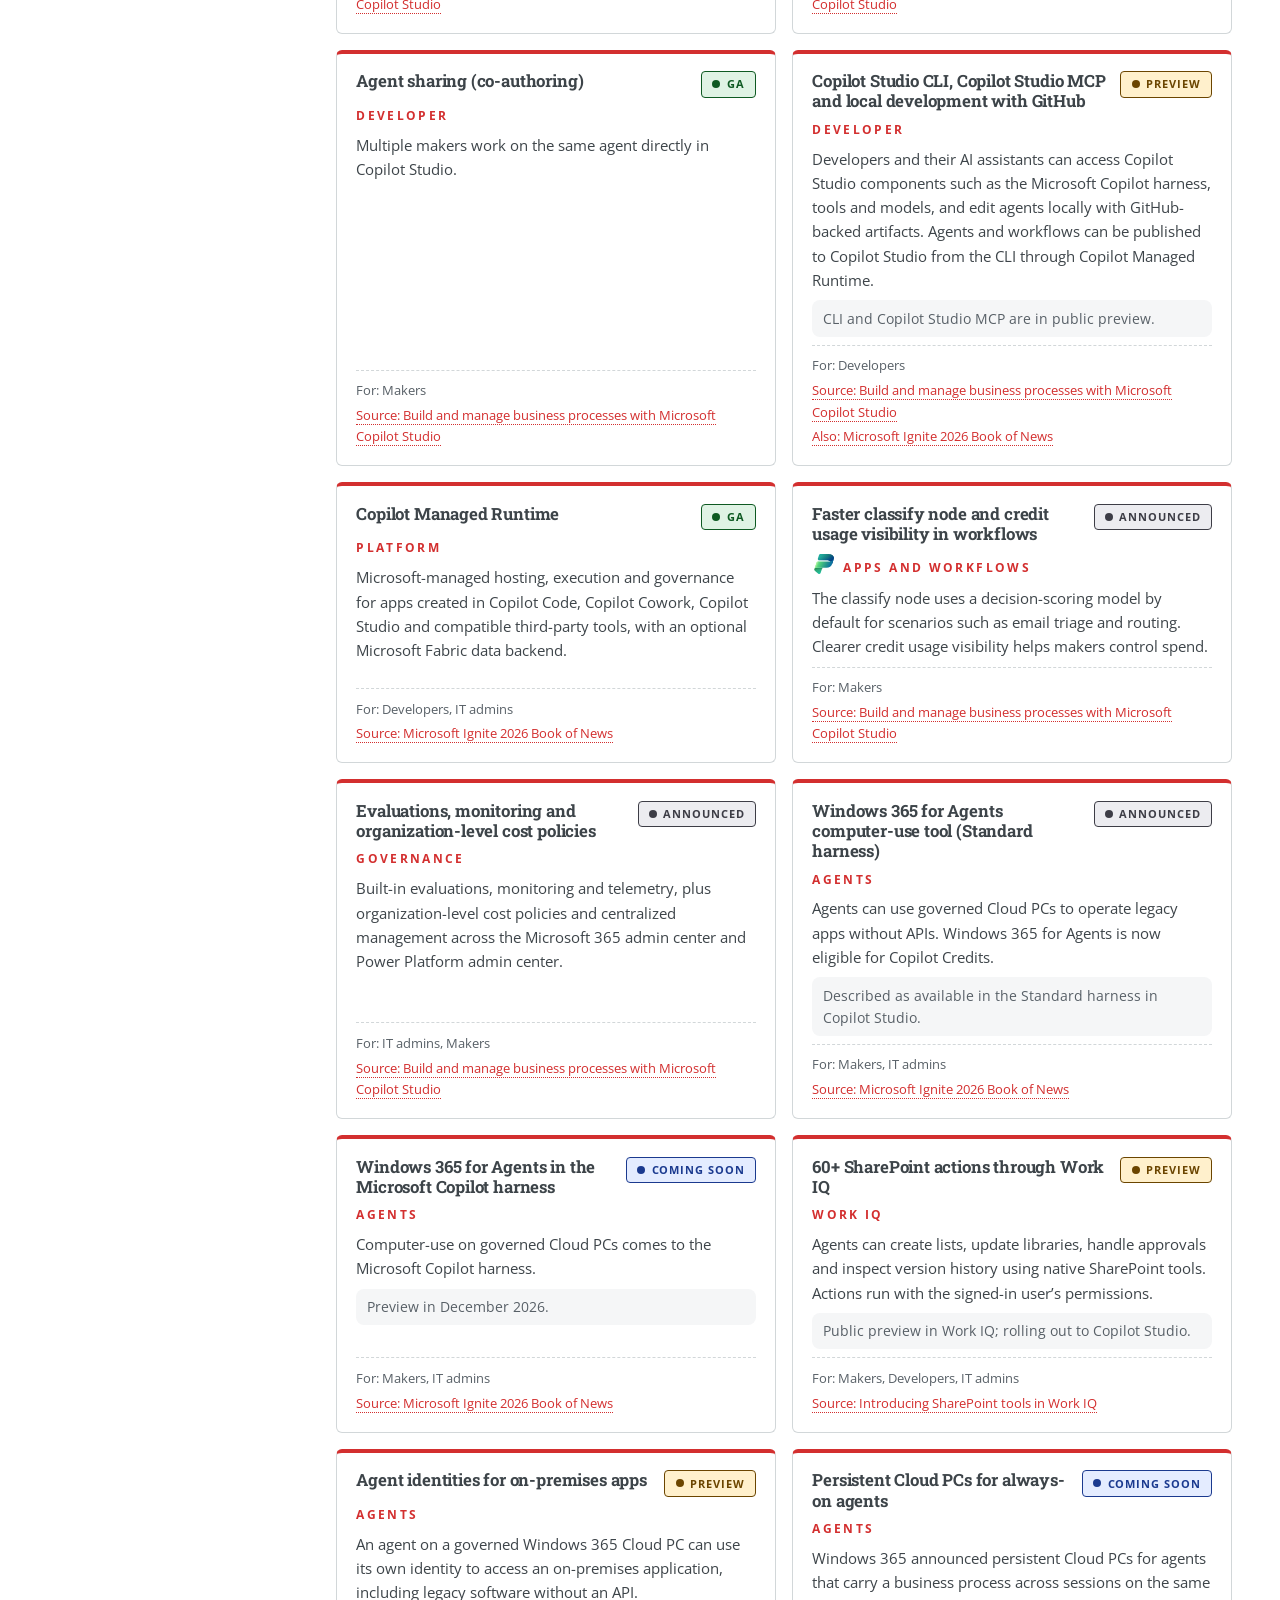
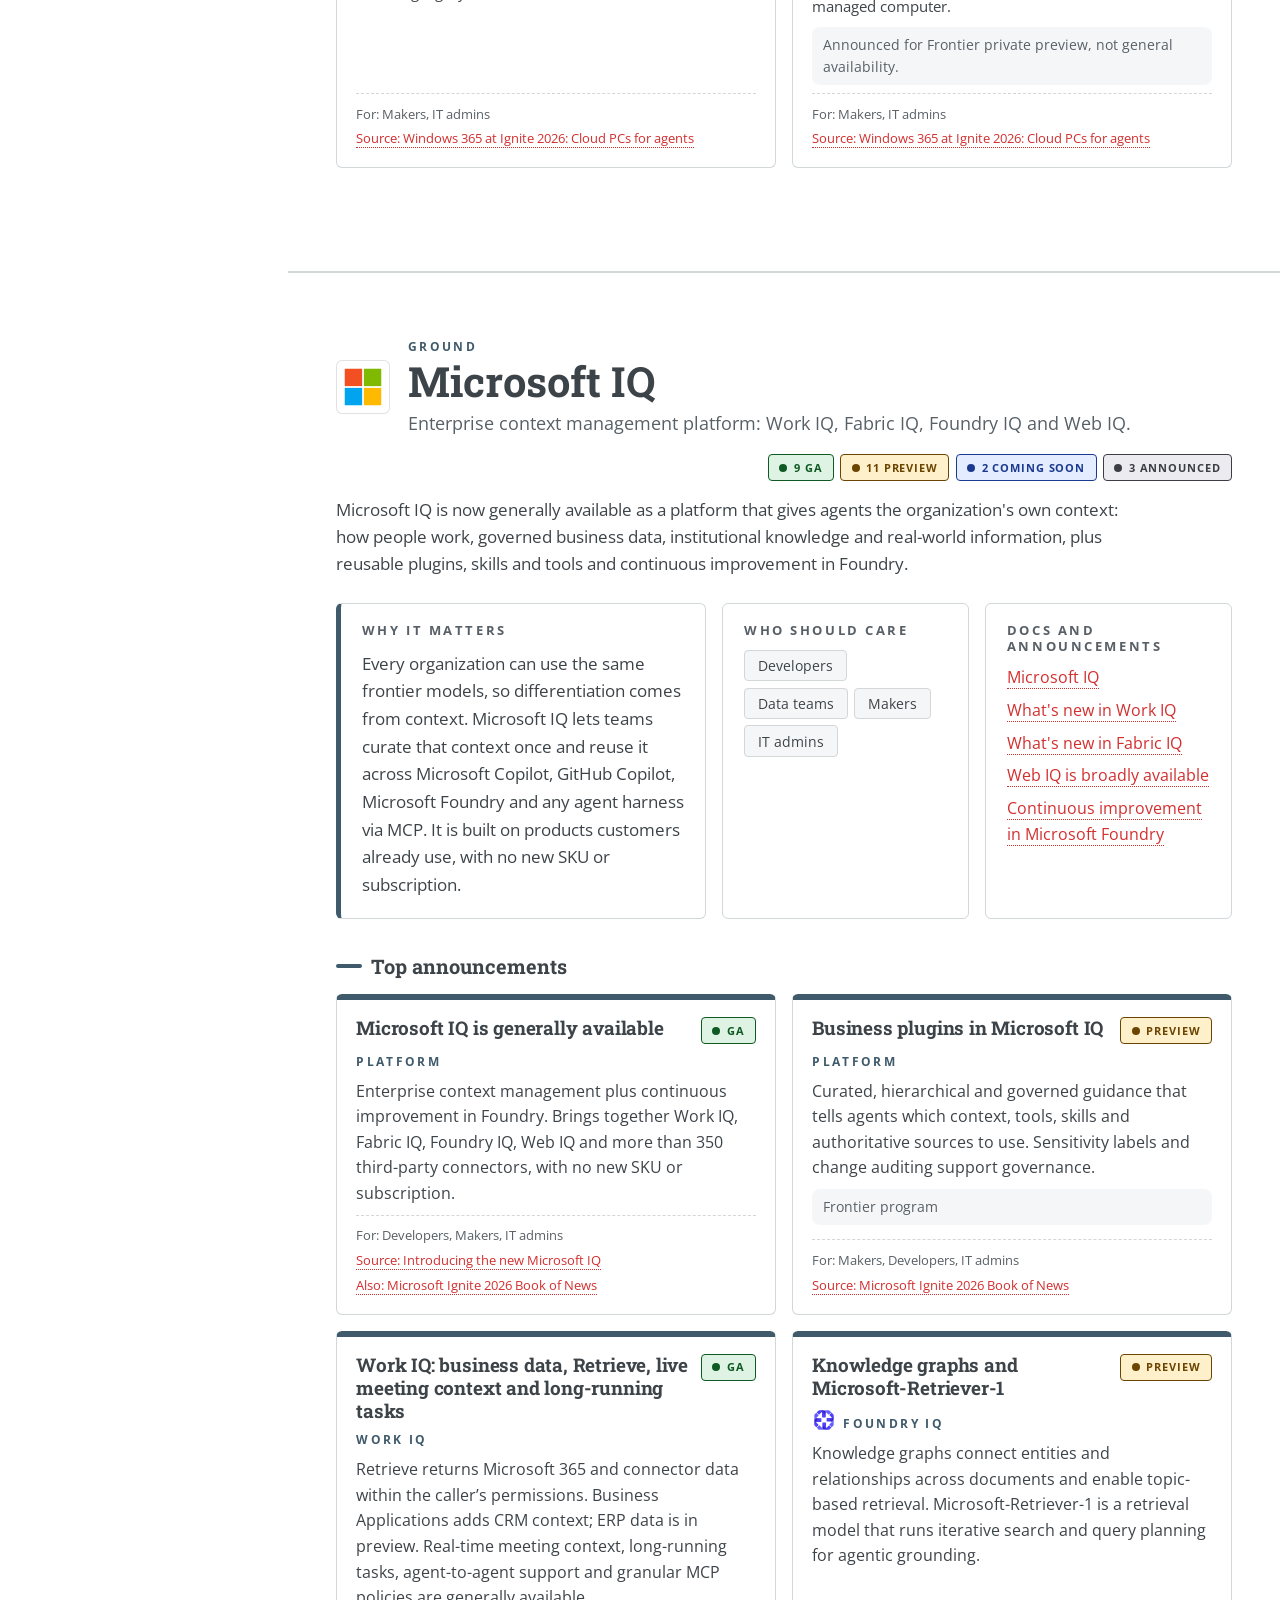
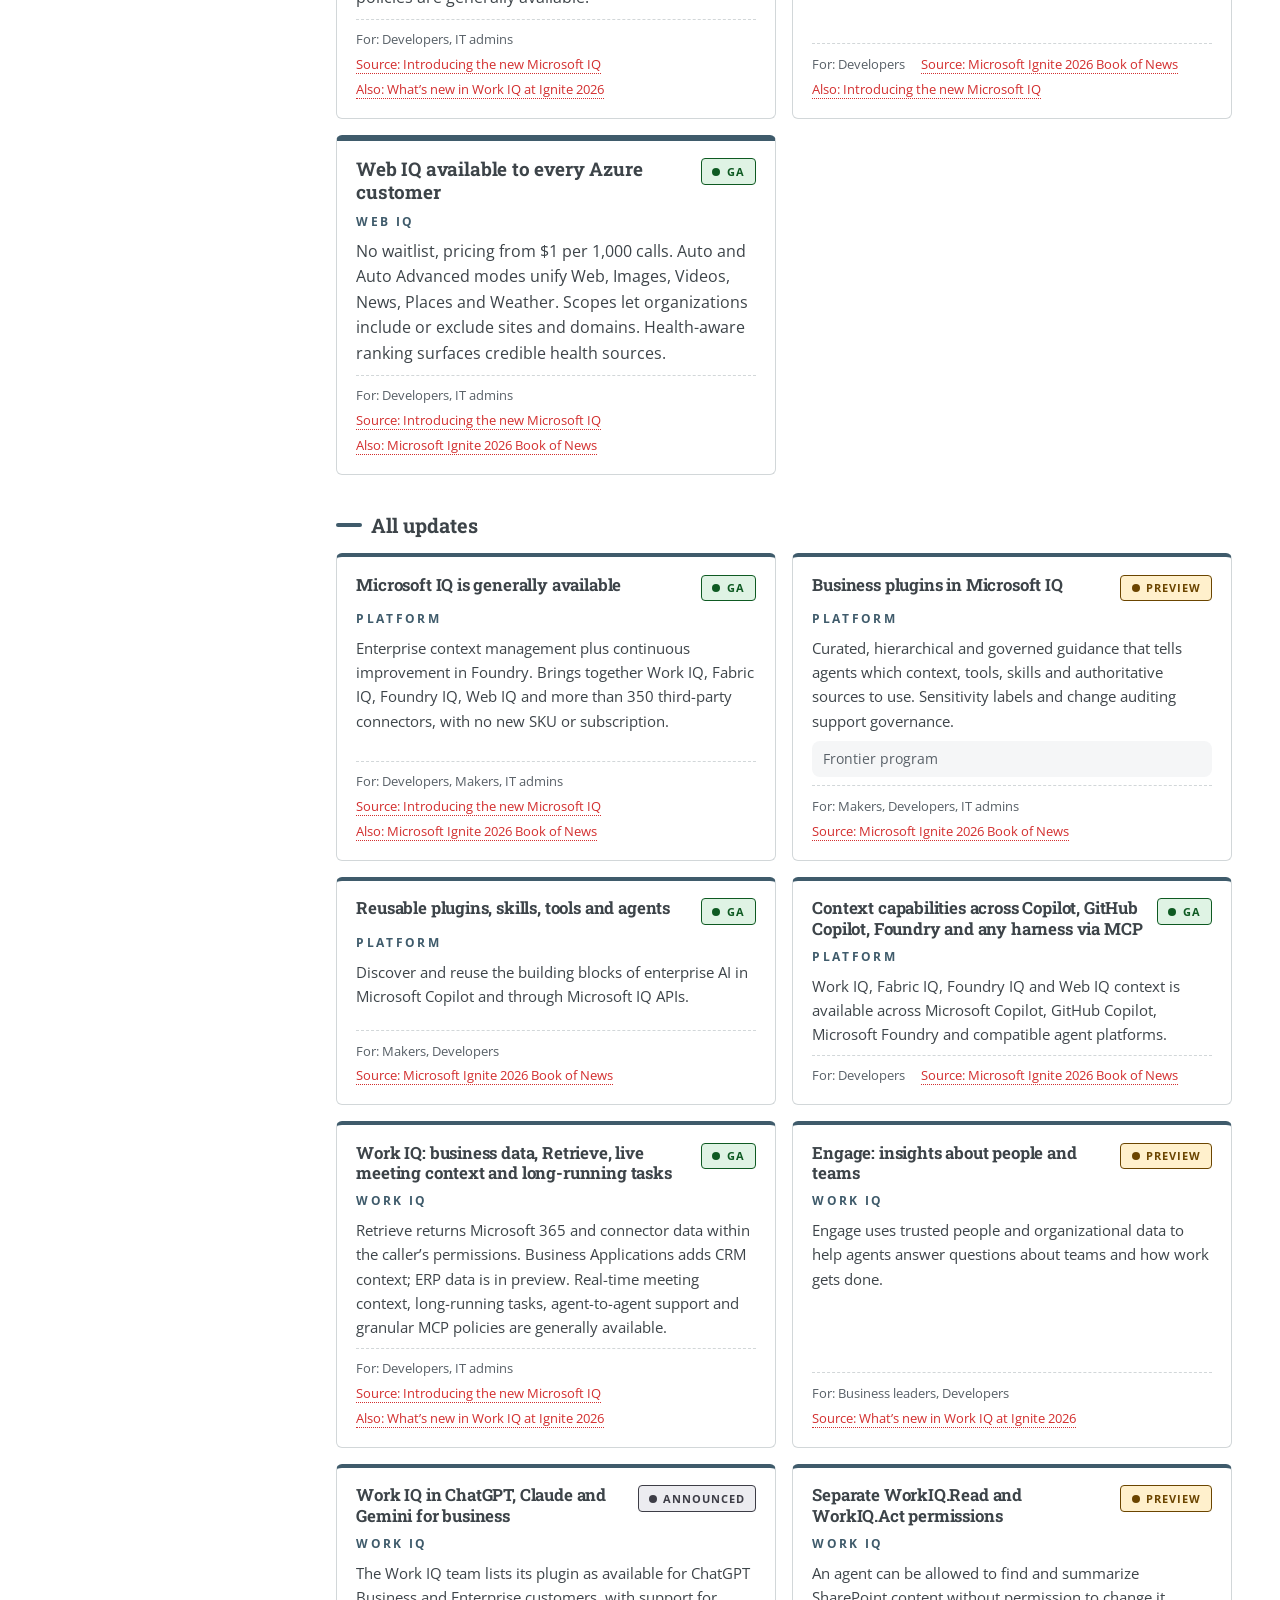
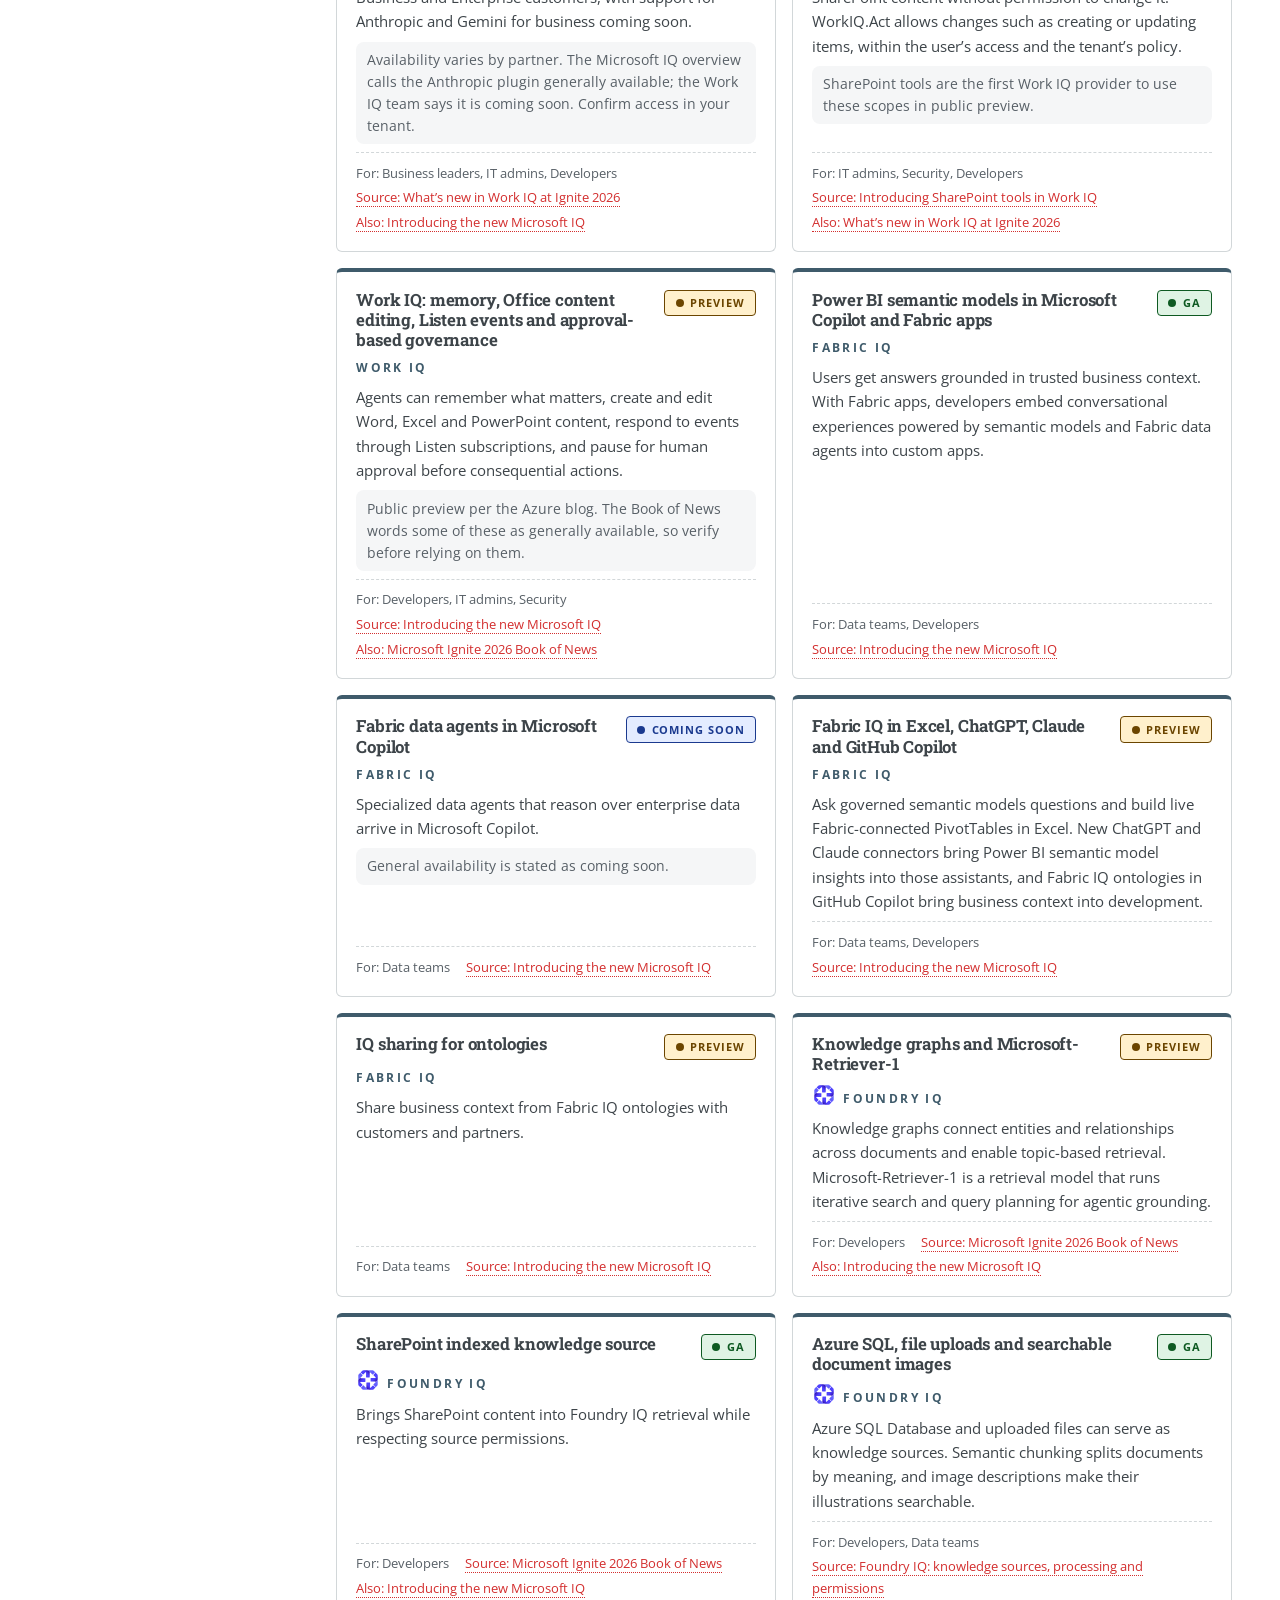
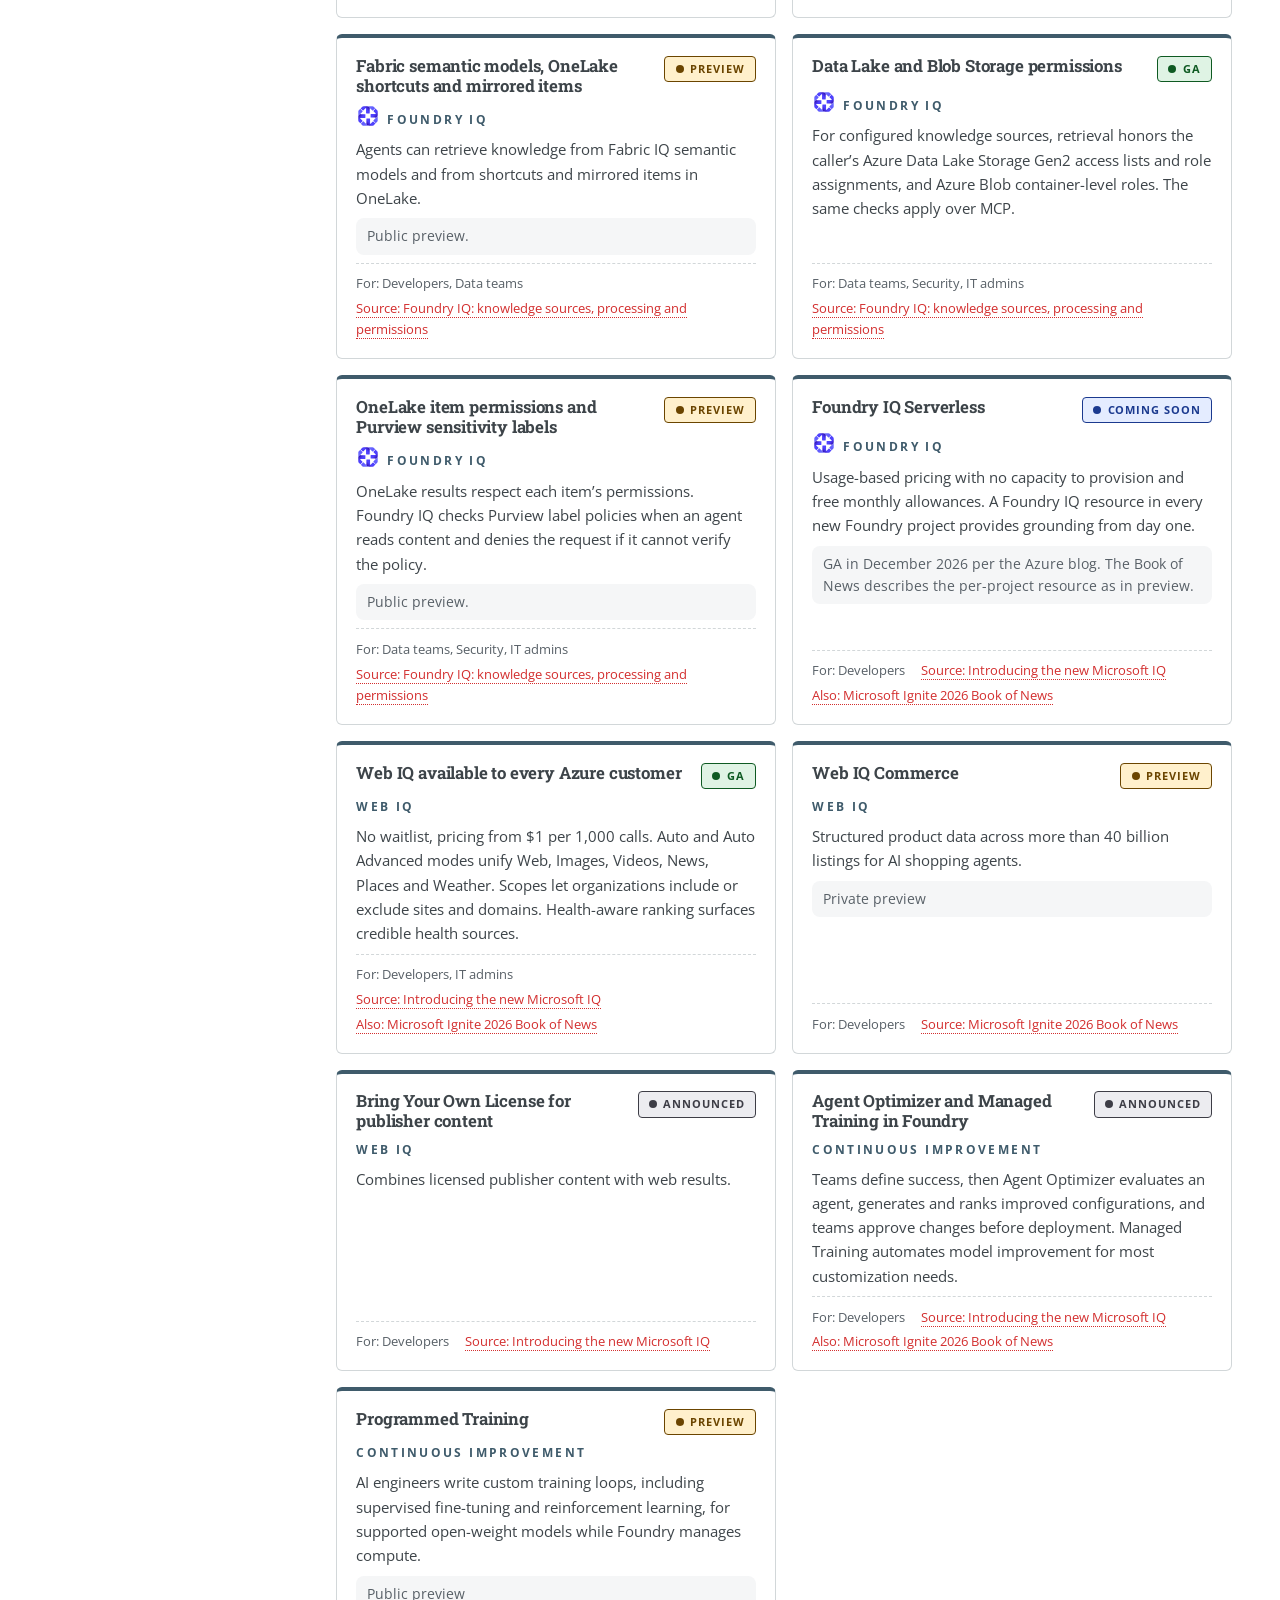
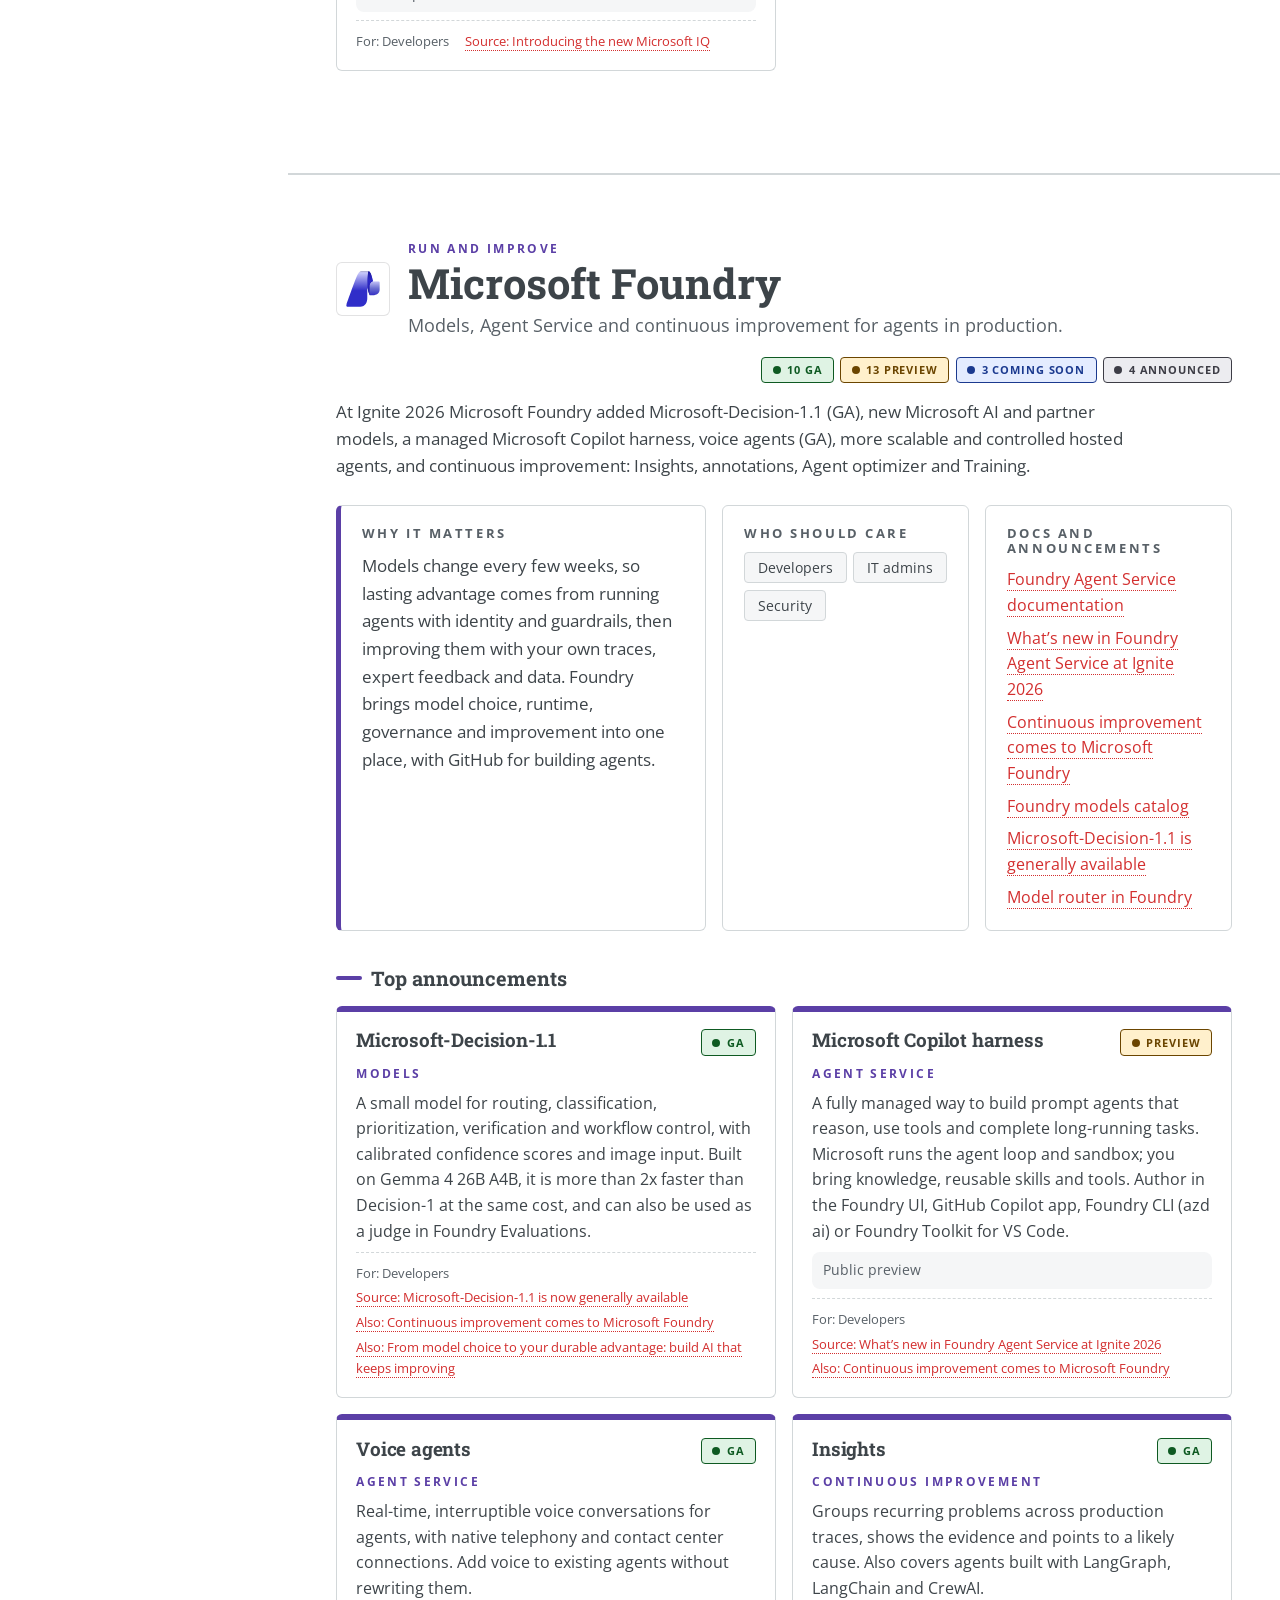
==== commit 87960d53: "Shorten the Ignite summary attribution Co-authored-by: Copilot App <223556219+Copilot@users.noreply." ====
--- a/index.html
+++ b/index.html
@@ -4,7 +4,7 @@
   <meta charset="utf-8">
   <meta name="viewport" content="width=device-width, initial-scale=1">
   <title>Microsoft Ignite 2026 updates: Copilot Studio, Microsoft IQ, Microsoft Foundry, Agent 365 and Power Platform</title>
-  <meta name="description" content="Individual analysed summary of content provided by Microsoft at Ignite 2026. Covers Copilot Studio, Microsoft IQ, Microsoft Foundry, Agent 365 and Power Platform, with availability status and sources.">
+  <meta name="description" content="Independent summary of Microsoft’s Ignite 2026 announcements. Covers Copilot Studio, Microsoft IQ, Microsoft Foundry, Agent 365 and Power Platform, with availability status and sources.">
   <meta name="color-scheme" content="light dark">
   <meta property="og:type" content="website">
   <meta property="og:title" content="Microsoft Ignite 2026 updates: Copilot Studio, Microsoft IQ, Agent 365 and Power Platform">
@@ -12,7 +12,7 @@
   <meta property="og:site_name" content="Microsoft Ignite 2026 updates">
   <meta name="twitter:card" content="summary">
   <meta name="twitter:title" content="Microsoft Ignite 2026 updates: Copilot Studio, Microsoft IQ, Agent 365 and Power Platform">
-  <meta name="twitter:description" content="Individual analysed summary of content provided by Microsoft at Ignite 2026. Includes availability status and source links.">
+  <meta name="twitter:description" content="Independent summary of Microsoft’s Ignite 2026 announcements. Includes availability status and source links.">
   <link rel="icon" href="data:image/svg+xml,%3Csvg xmlns='http://www.w3.org/2000/svg' viewBox='0 0 32 32'%3E%3Crect width='32' height='32' rx='8' fill='%230b5cad'/%3E%3Cpath d='M16 5l2.6 7.4L26 15l-7.4 2.6L16 25l-2.6-7.4L6 15l7.4-2.6z' fill='white'/%3E%3C/svg%3E">
   <link rel="stylesheet" href="assets/style.css?v=20261126l">
   <link rel="stylesheet" href="assets/editorial.css?v=20261126l">
@@ -53,7 +53,7 @@
         <p class="lead">Build agents, ground them in your organization’s context, run and improve them on Foundry, connect them to your apps and data, and govern them at scale. A one-page summary of the Ignite 2026 announcements, with availability status and a source for every item.</p>
         <p class="lead"><a href="slides.html"><strong>View as slides</strong></a>: a presentation version with one deck for all five products. Press F for full screen, or print to PDF.</p>
         <p class="updated byline">By <strong>Abhishek Mittal</strong>, AI Product Owner &amp; Architect</p>
-        <p class="updated">Individual analysed summary of content provided by Microsoft at Ignite 2026. Last updated <time id="last-updated" datetime="2026-11-26">2026-11-26</time>.</p>
+        <p class="updated">Independent summary of Microsoft’s Ignite 2026 announcements. Updated <time id="last-updated" datetime="2026-11-26">2026-11-26</time>.</p>
         <ul class="kpis" id="kpis" aria-label="Key numbers"></ul>
         <ul class="product-cards" id="product-cards" aria-label="Products"></ul>
         <div class="platforms-wrap">
